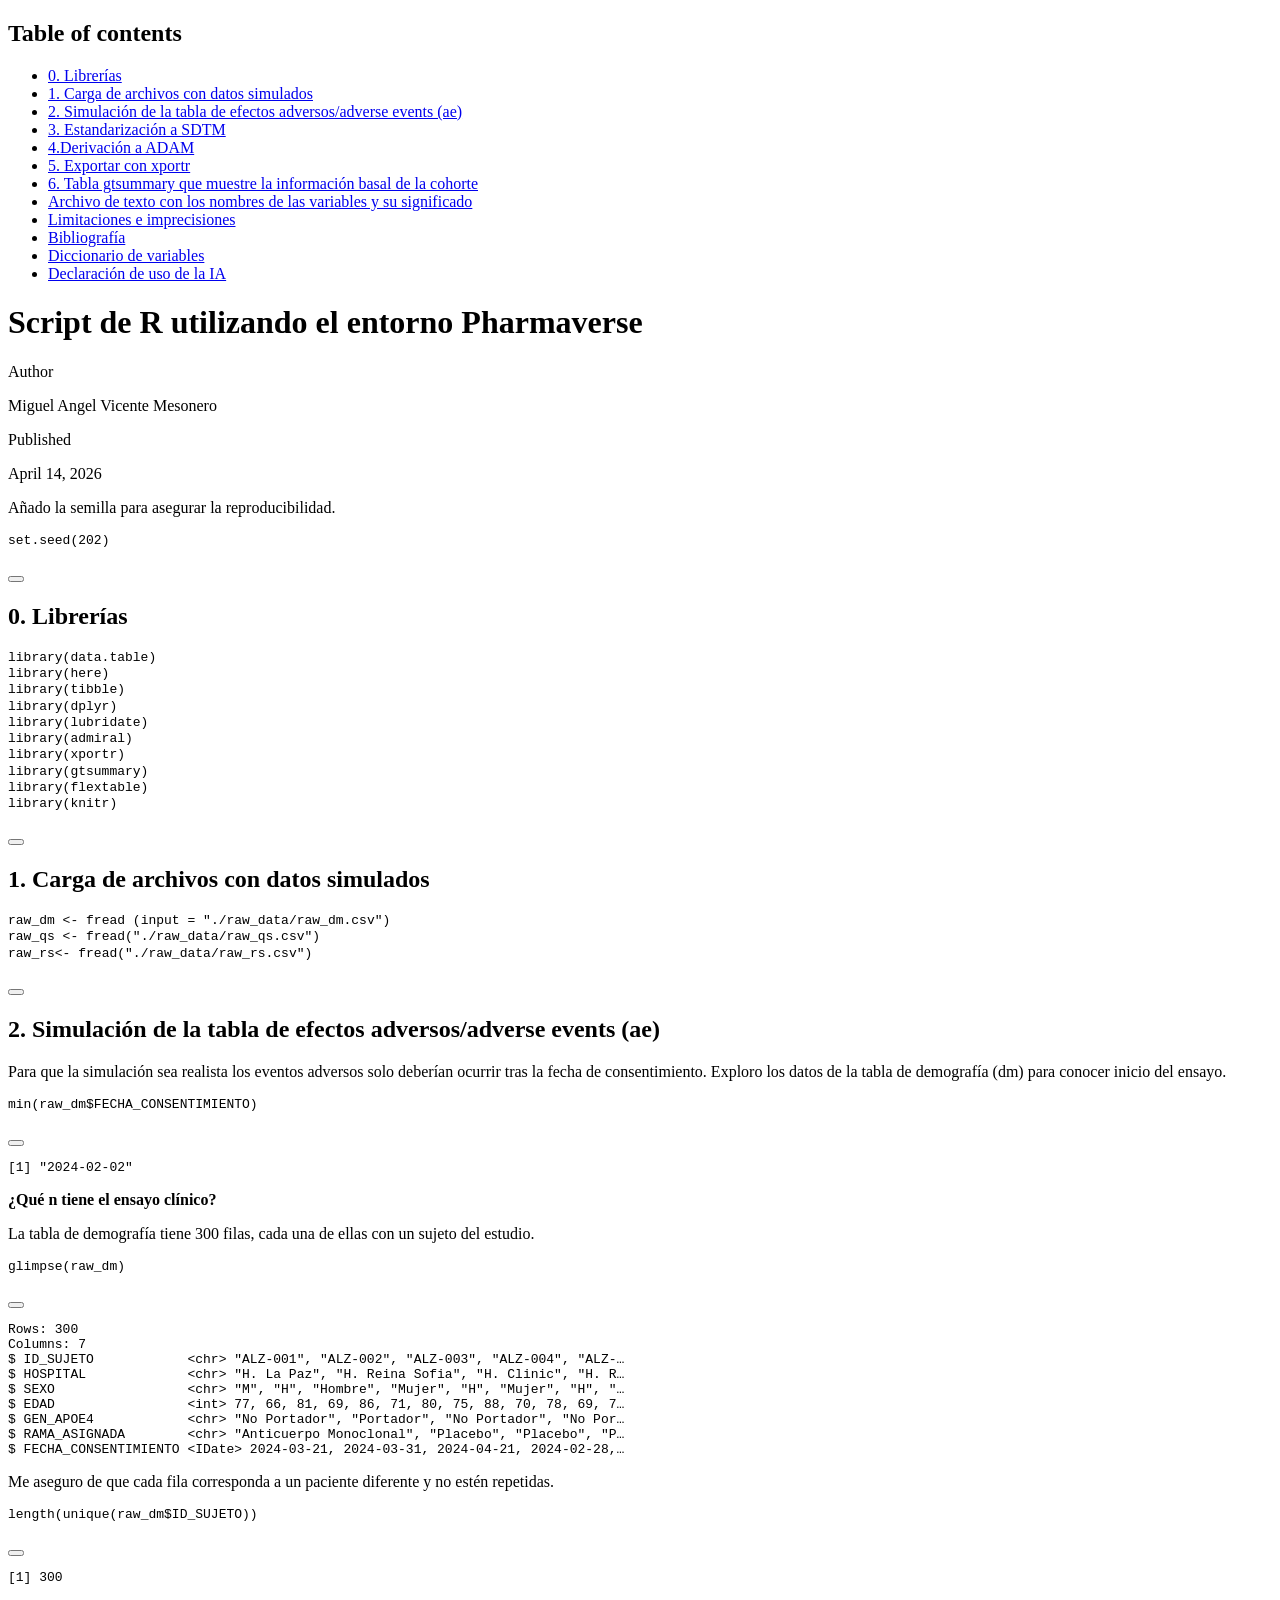
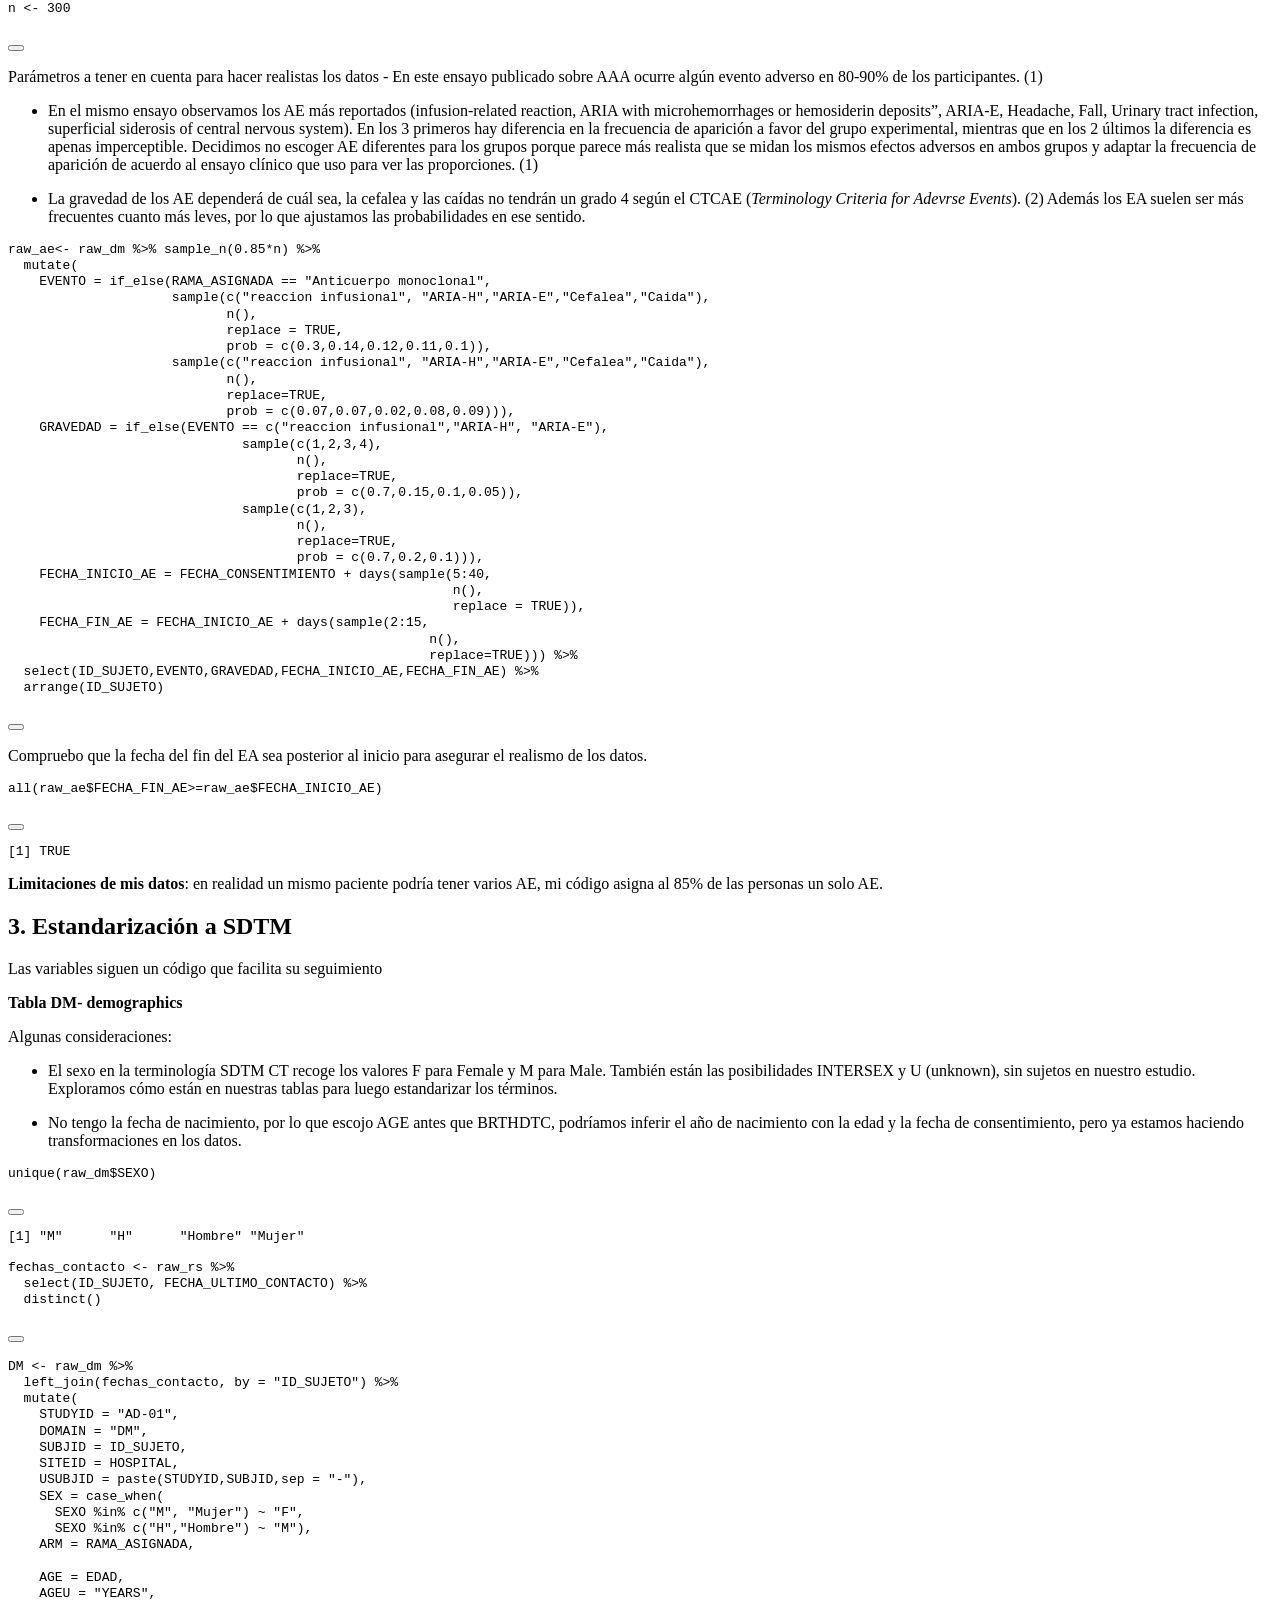
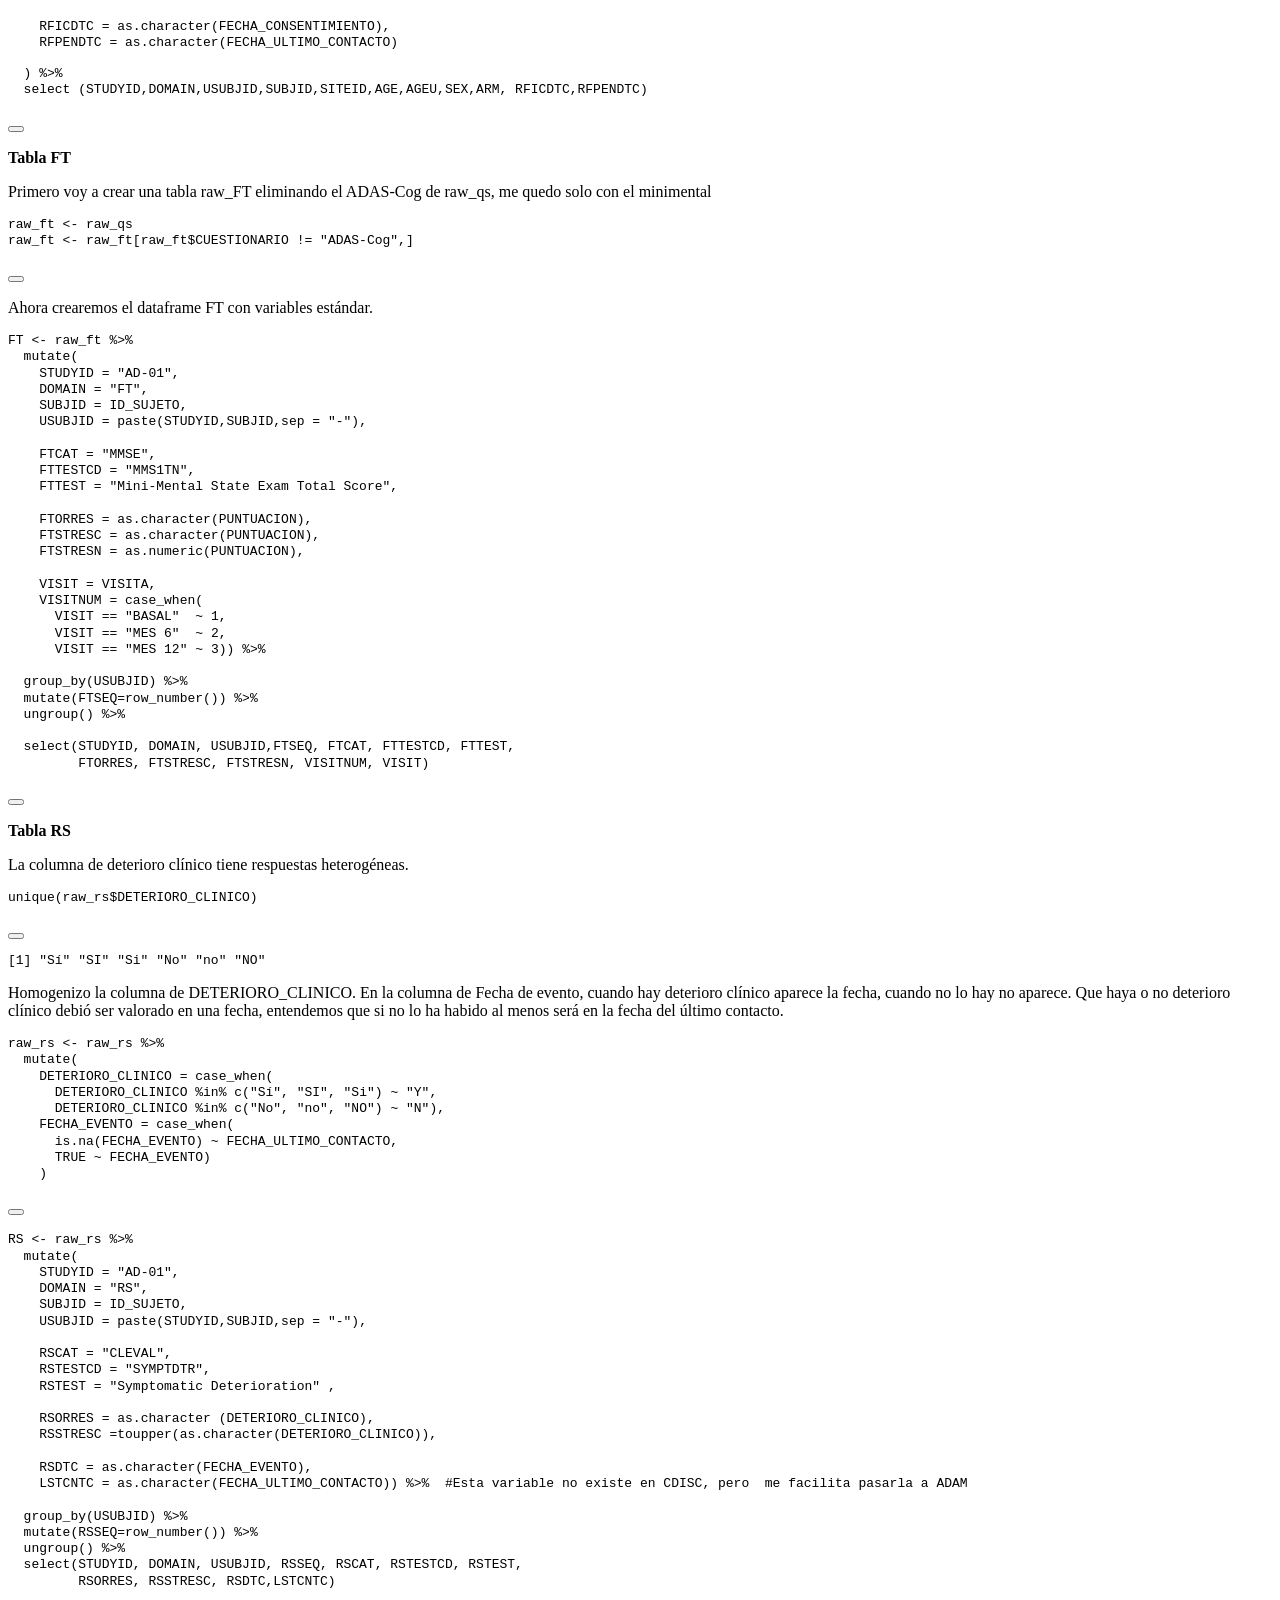
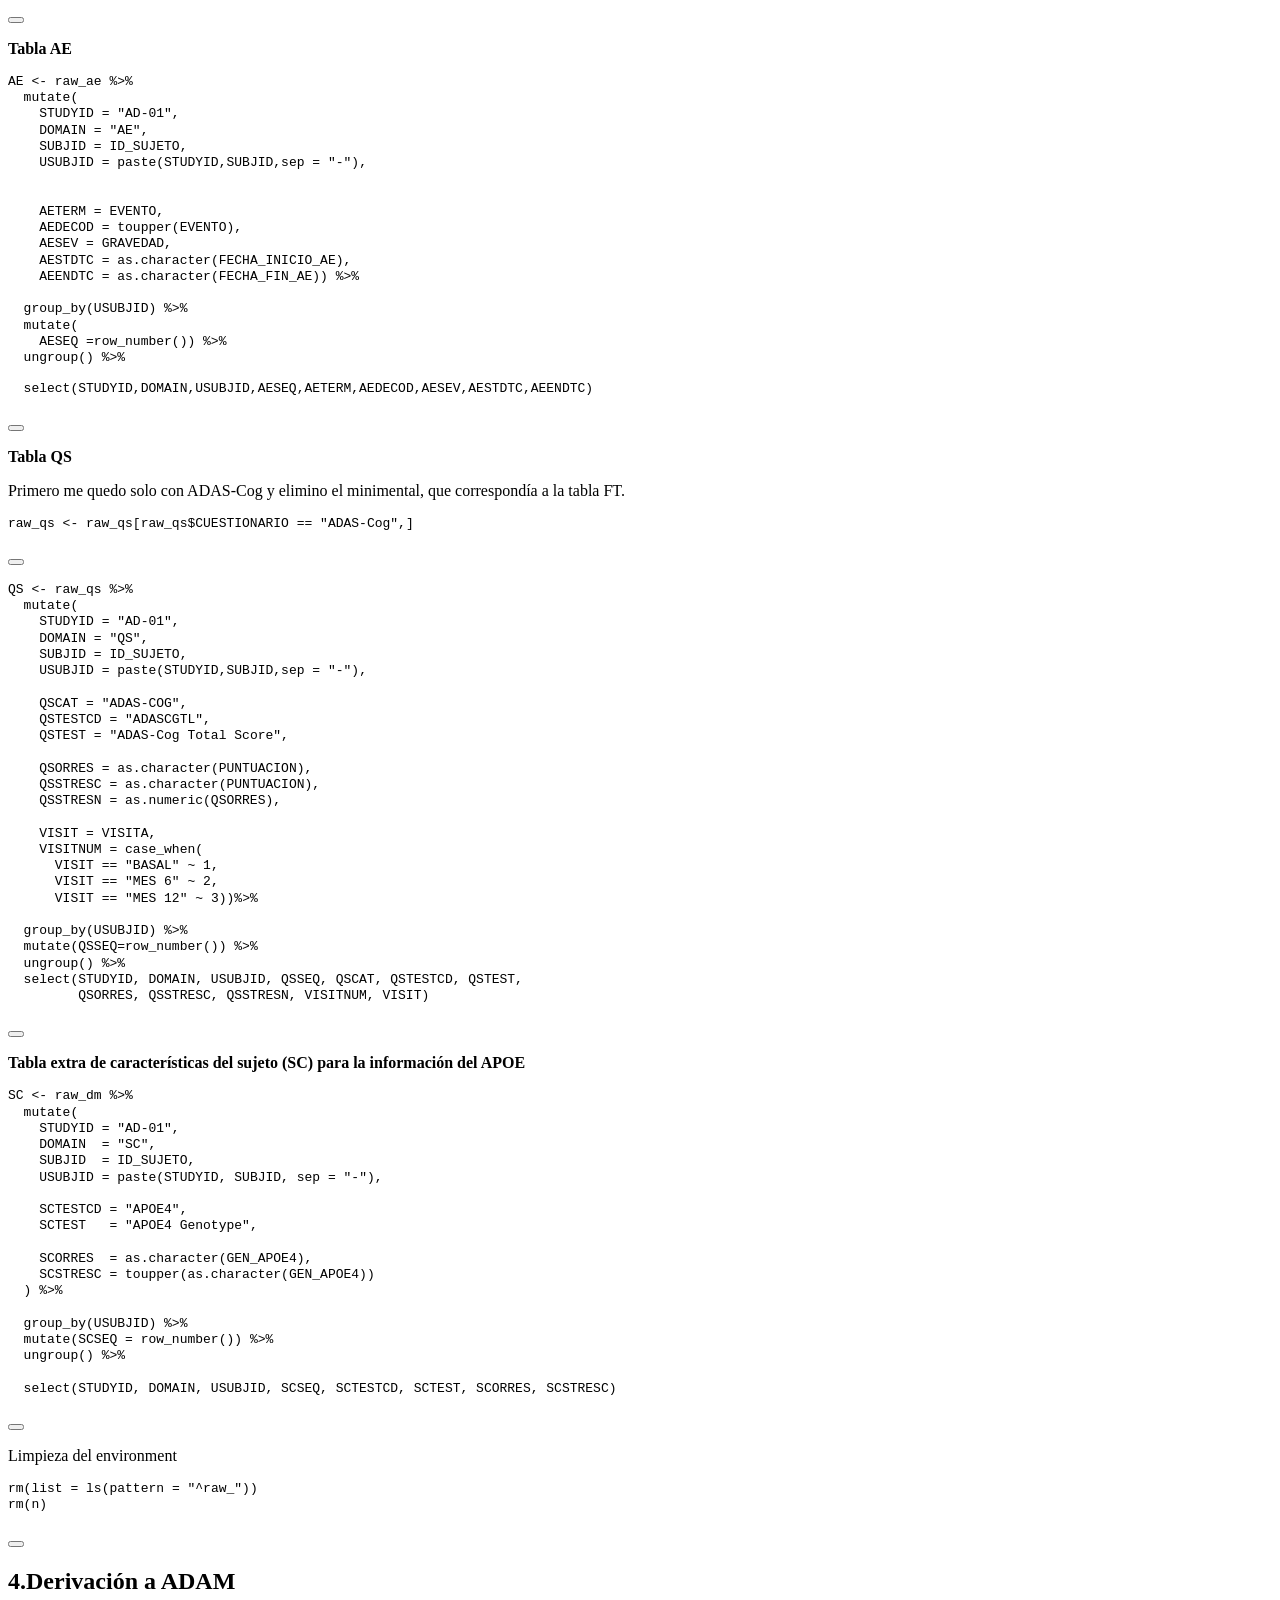
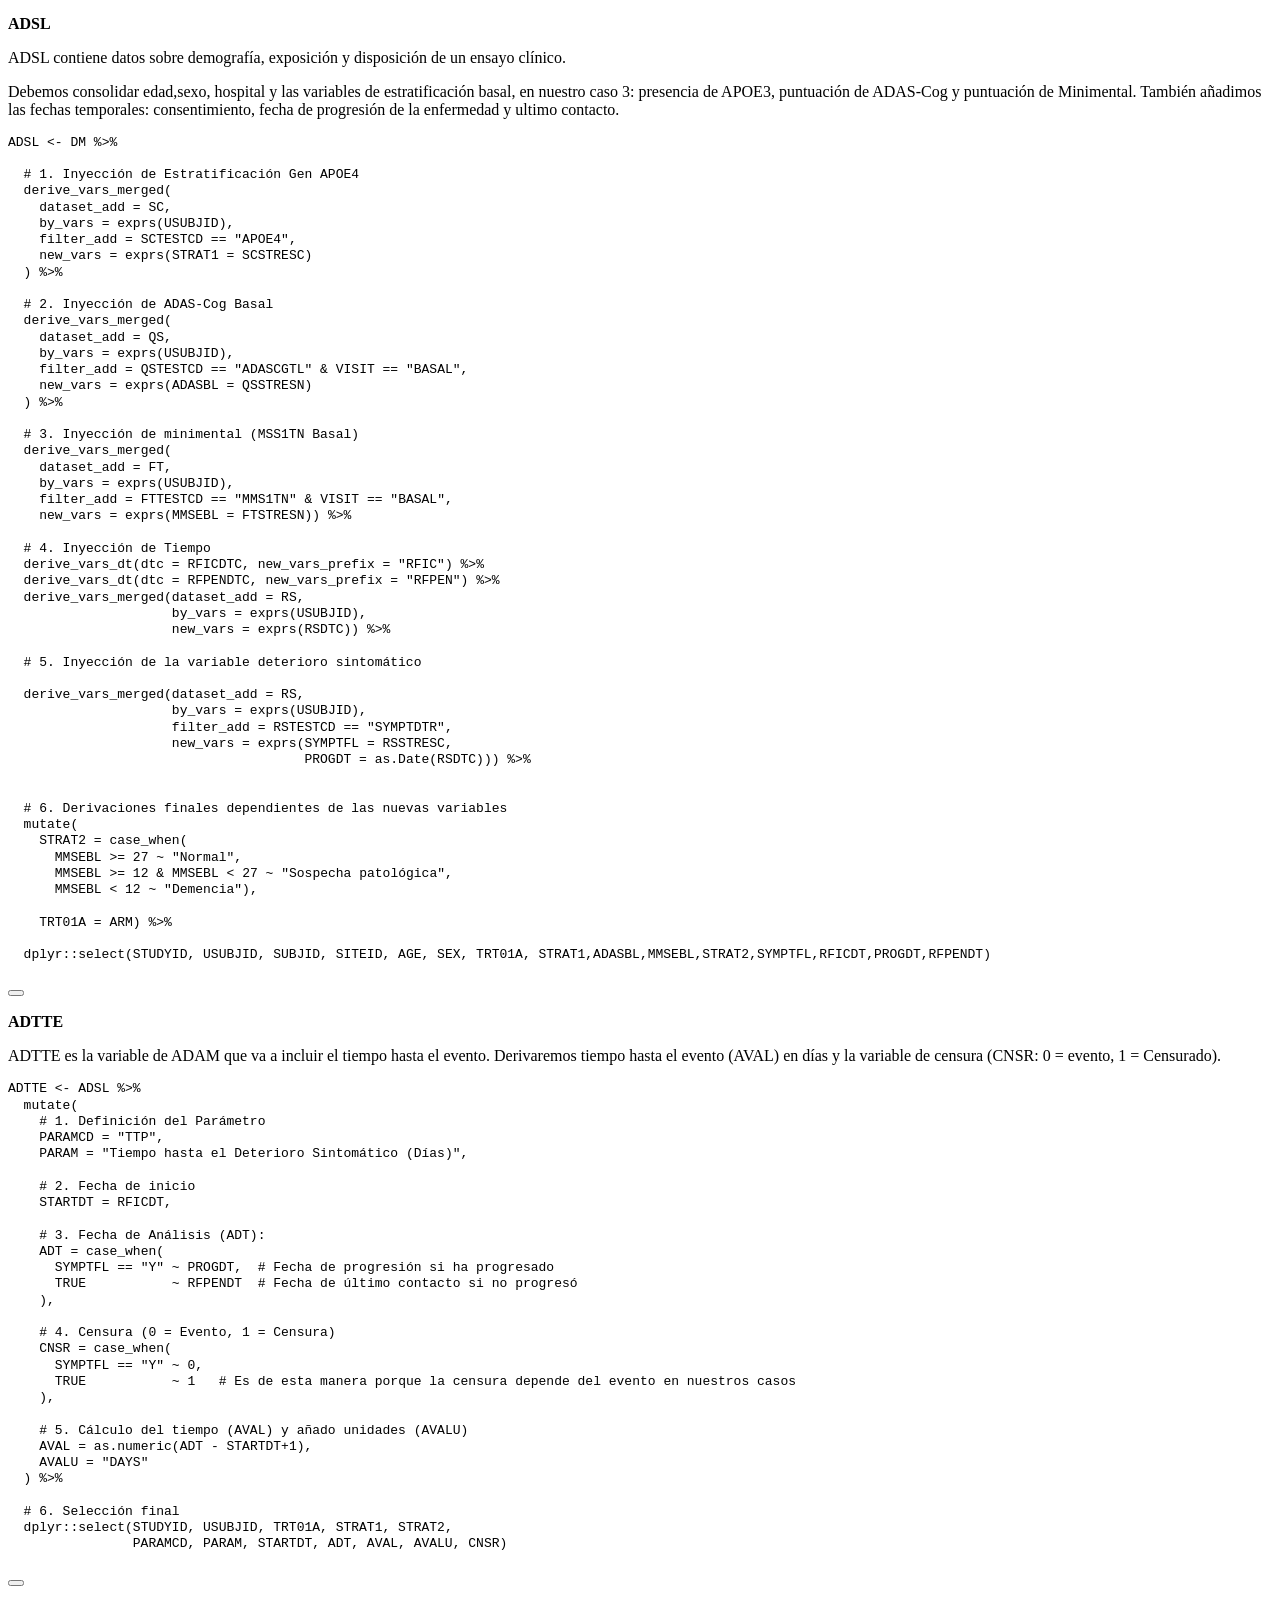
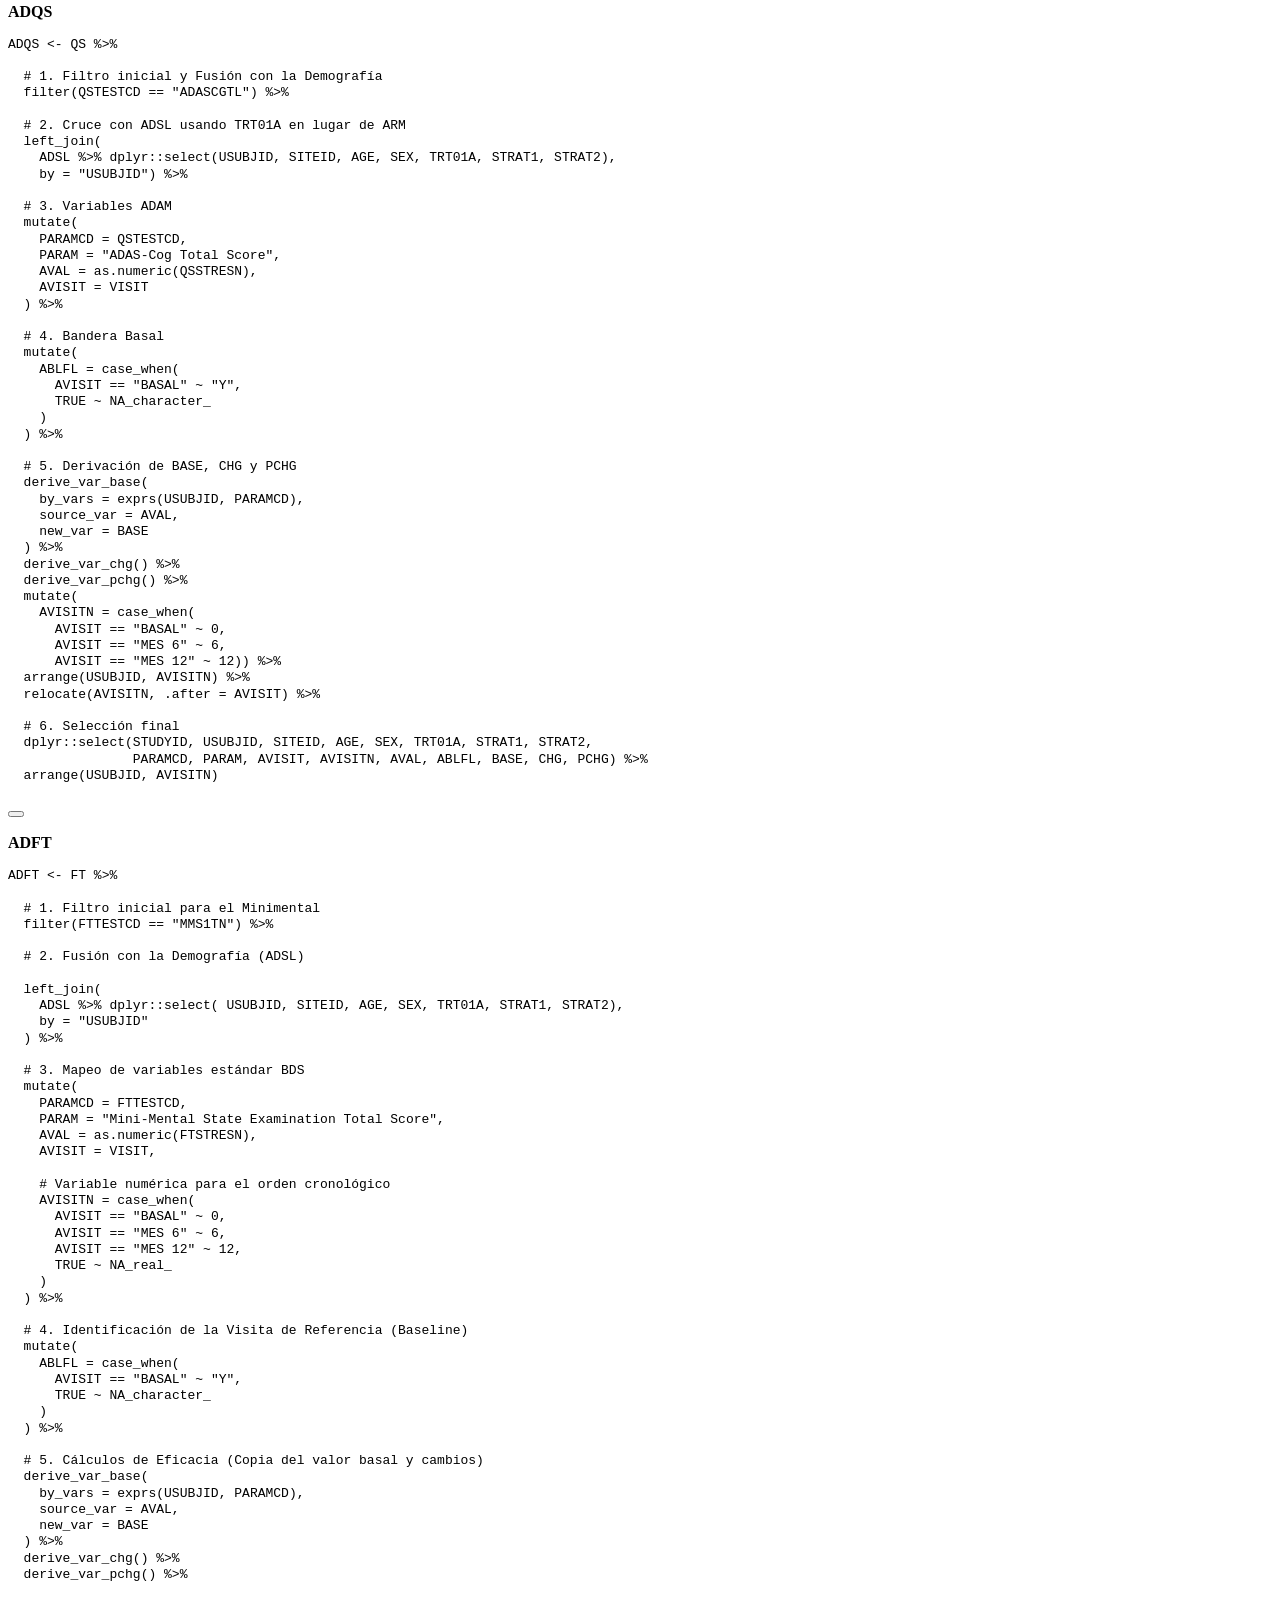
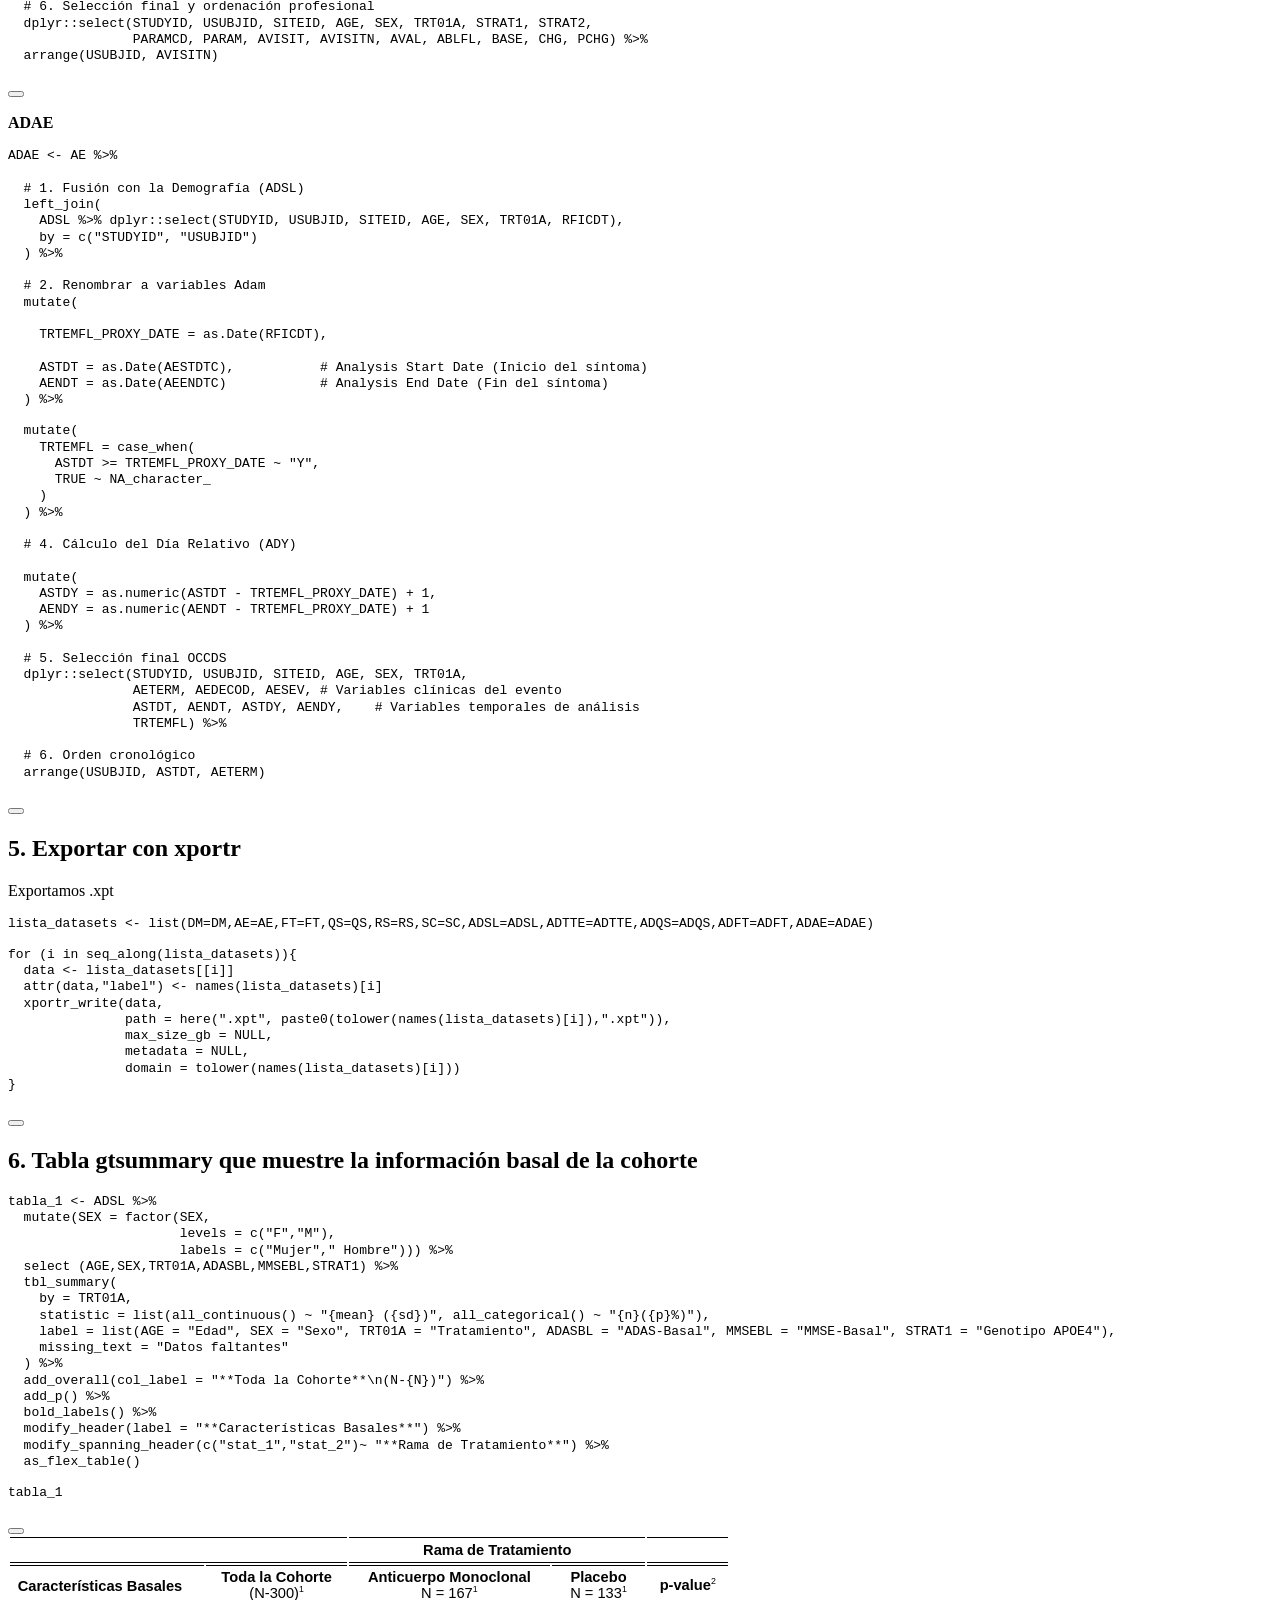
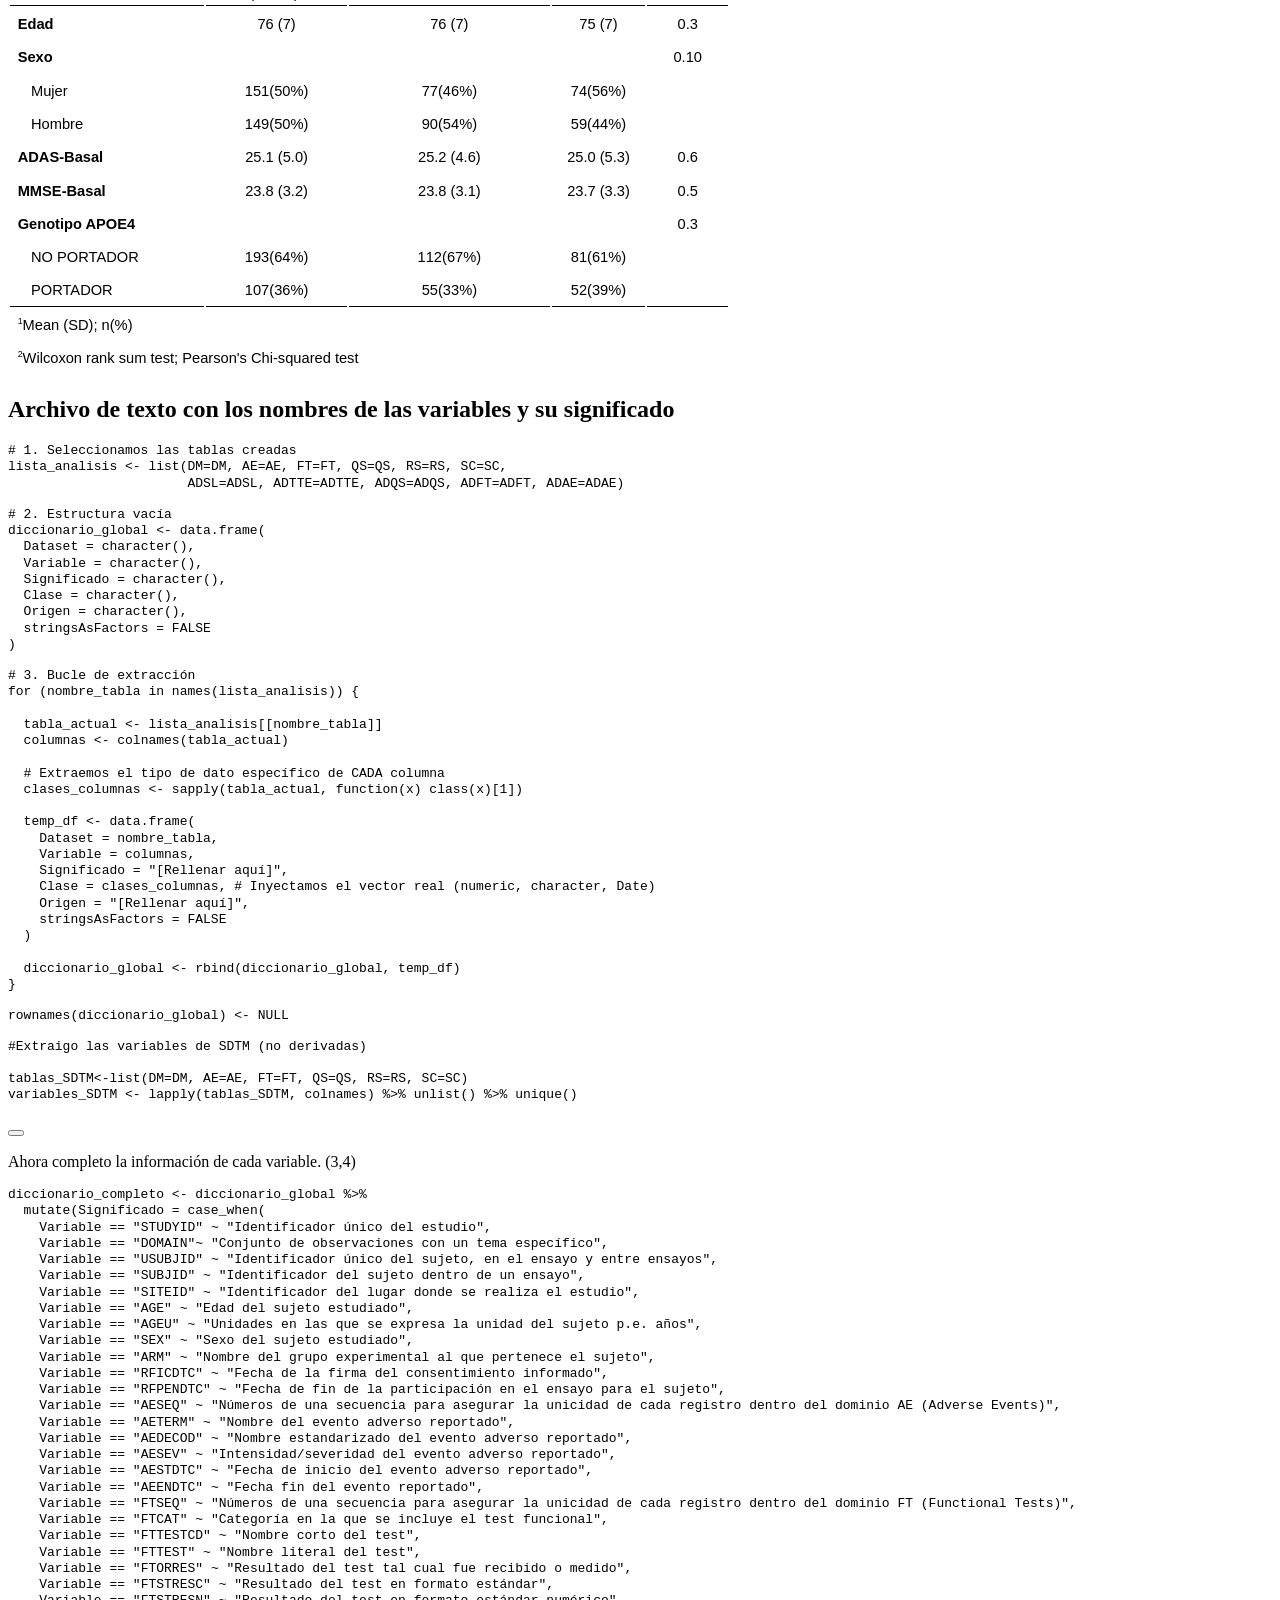
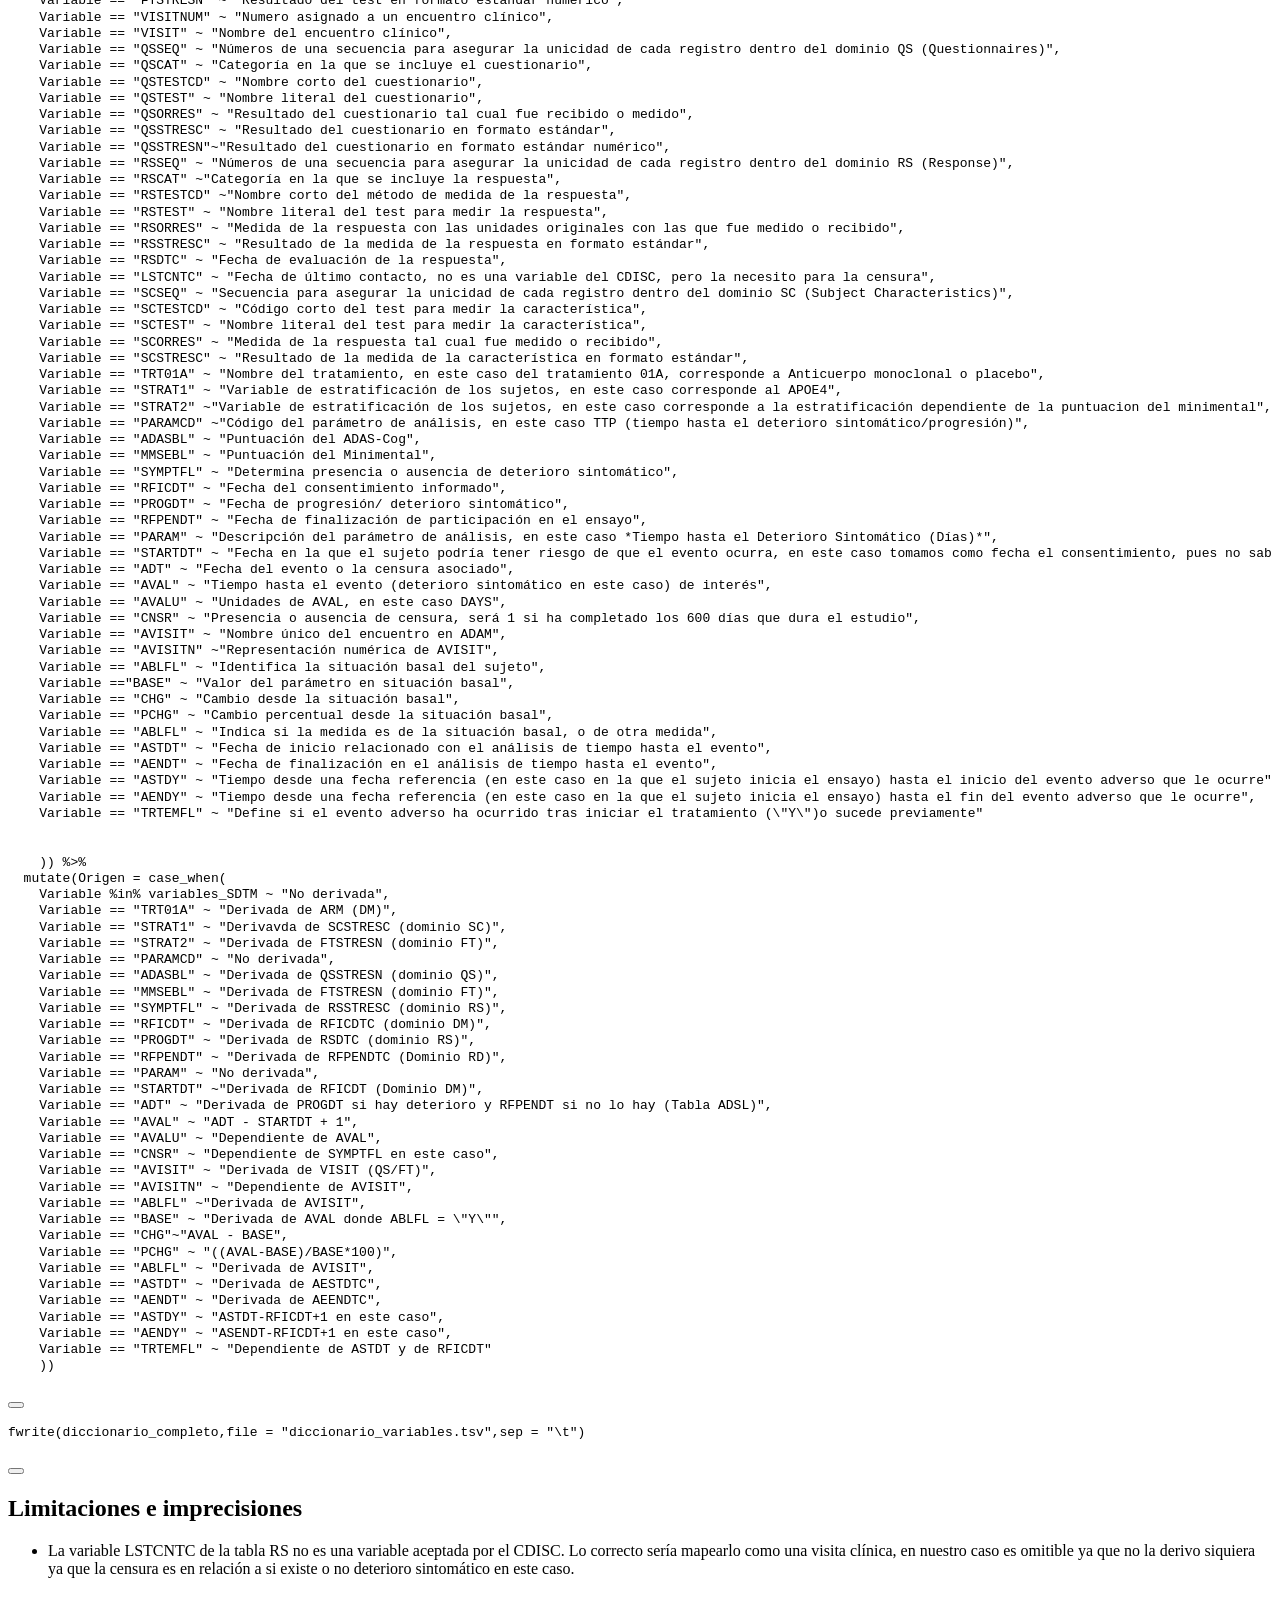
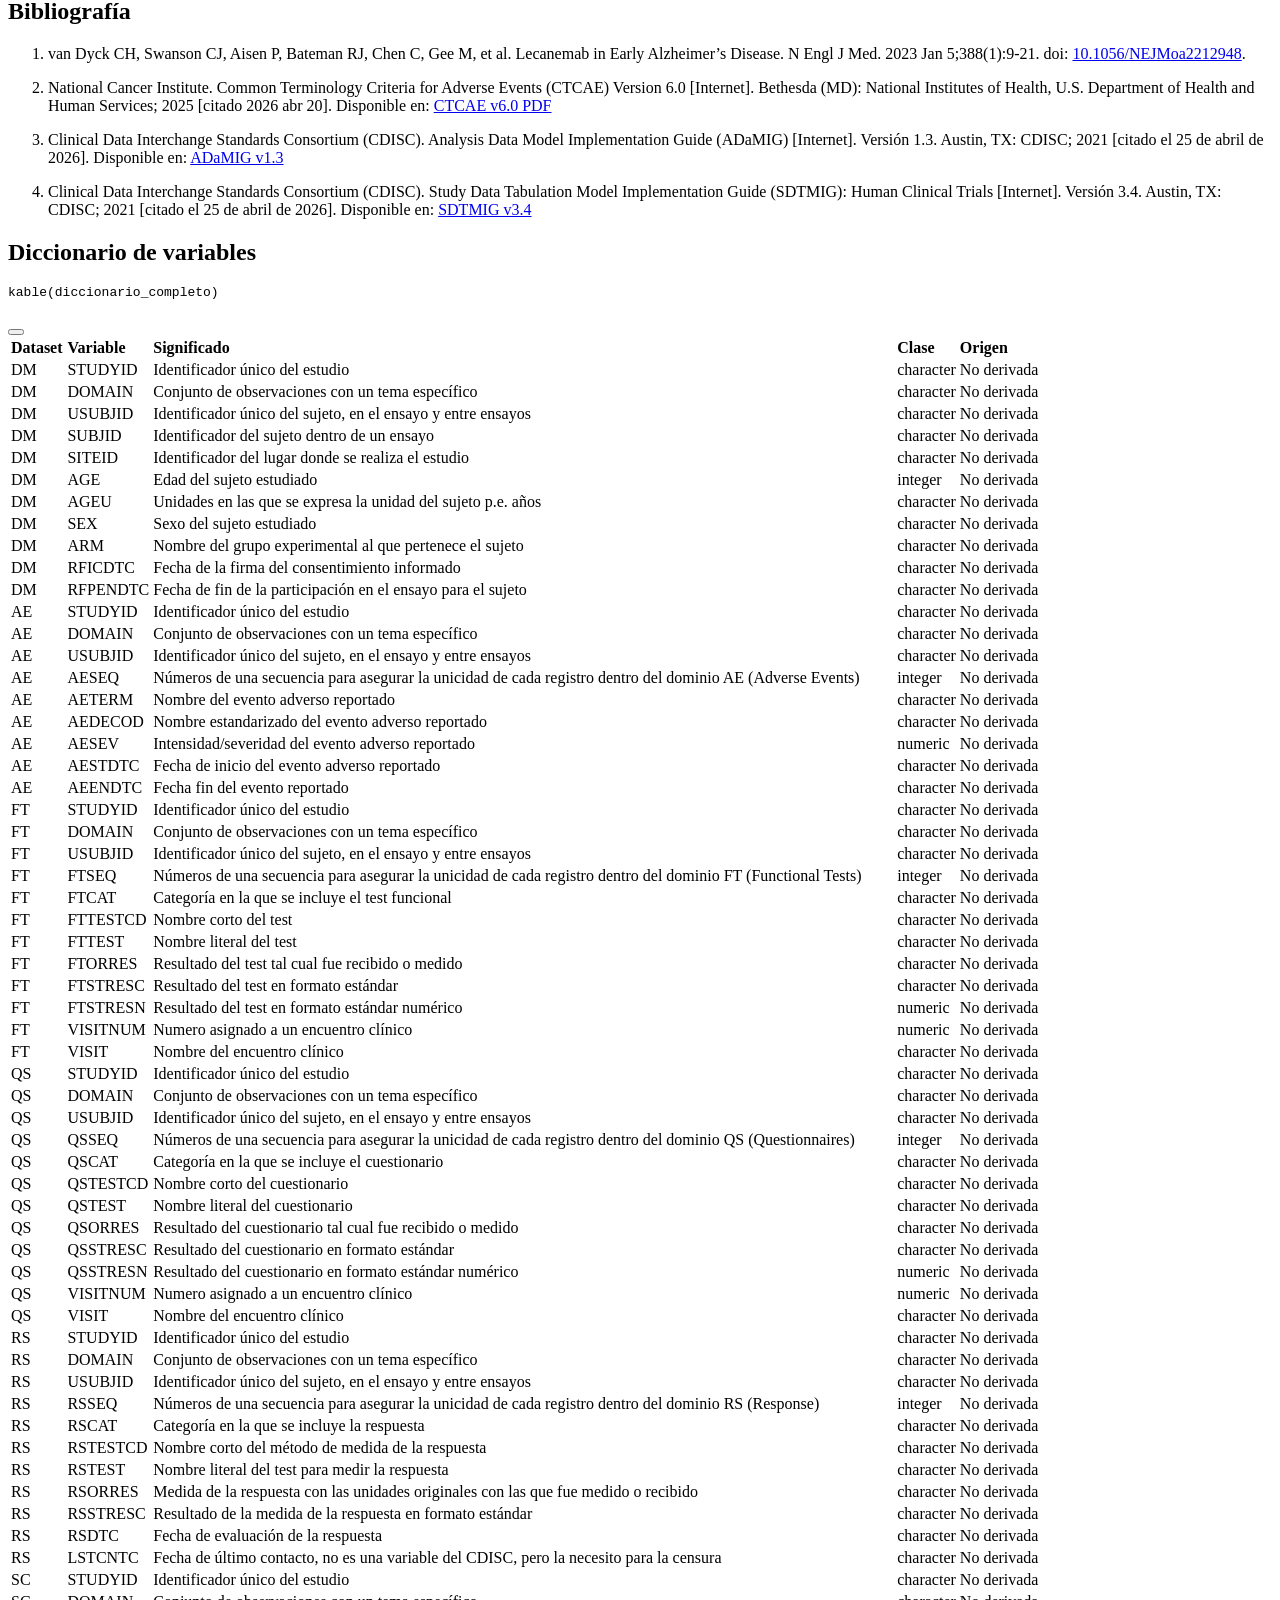
==== from_raw_to_xpt.html @ 3da1723f "Add .gitignore, variable dictionary, conversion Rmd/HTML and results XPT files" ====
<!DOCTYPE html>
<html xmlns="http://www.w3.org/1999/xhtml" lang="en" xml:lang="en"><head>

<meta charset="utf-8">
<meta name="generator" content="quarto-1.9.37">

<meta name="viewport" content="width=device-width, initial-scale=1.0, user-scalable=yes">

<meta name="author" content="Miguel Angel Vicente Mesonero">
<meta name="dcterms.date" content="2026-04-14">

<title>Script de R utilizando el entorno Pharmaverse</title>
<style>
/* Default styles provided by pandoc.
** See https://pandoc.org/MANUAL.html#variables-for-html for config info.
*/
code{white-space: pre-wrap;}
span.smallcaps{font-variant: small-caps;}
div.columns{display: flex; gap: min(4vw, 1.5em);}
div.column{flex: auto; overflow-x: auto;}
div.hanging-indent{margin-left: 1.5em; text-indent: -1.5em;}
ul.task-list{list-style: none;}
ul.task-list li input[type="checkbox"] {
  width: 0.8em;
  margin: 0 0.8em 0.2em -1em; /* quarto-specific, see https://github.com/quarto-dev/quarto-cli/issues/4556 */ 
  vertical-align: middle;
}
/* CSS for syntax highlighting */
html { -webkit-text-size-adjust: 100%; }
pre > code.sourceCode { white-space: pre; position: relative; }
pre > code.sourceCode > span { display: inline-block; line-height: 1.25; }
pre > code.sourceCode > span:empty { height: 1.2em; }
.sourceCode { overflow: visible; }
code.sourceCode > span { color: inherit; text-decoration: inherit; }
div.sourceCode { margin: 1em 0; }
pre.sourceCode { margin: 0; }
@media screen {
div.sourceCode { overflow: auto; }
}
@media print {
pre > code.sourceCode { white-space: pre-wrap; }
pre > code.sourceCode > span { text-indent: -5em; padding-left: 5em; }
}
pre.numberSource code
  { counter-reset: source-line 0; }
pre.numberSource code > span
  { position: relative; left: -4em; counter-increment: source-line; }
pre.numberSource code > span > a:first-child::before
  { content: counter(source-line);
    position: relative; left: -1em; text-align: right; vertical-align: baseline;
    border: none; display: inline-block;
    -webkit-touch-callout: none; -webkit-user-select: none;
    -khtml-user-select: none; -moz-user-select: none;
    -ms-user-select: none; user-select: none;
    padding: 0 4px; width: 4em;
  }
pre.numberSource { margin-left: 3em;  padding-left: 4px; }
div.sourceCode
  {   }
@media screen {
pre > code.sourceCode > span > a:first-child::before { text-decoration: underline; }
}
</style>


<script src="from_raw_to_xpt_files/libs/clipboard/clipboard.min.js"></script>
<script src="from_raw_to_xpt_files/libs/quarto-html/quarto.js" type="module"></script>
<script src="from_raw_to_xpt_files/libs/quarto-html/tabsets/tabsets.js" type="module"></script>
<script src="from_raw_to_xpt_files/libs/quarto-html/popper.min.js"></script>
<script src="from_raw_to_xpt_files/libs/quarto-html/tippy.umd.min.js"></script>
<script src="from_raw_to_xpt_files/libs/quarto-html/anchor.min.js"></script>
<link href="from_raw_to_xpt_files/libs/quarto-html/tippy.css" rel="stylesheet">
<link href="from_raw_to_xpt_files/libs/quarto-html/quarto-syntax-highlighting-7f8f88aac4f3542376d5c11b86a4c14d.css" rel="stylesheet" id="quarto-text-highlighting-styles">
<script src="from_raw_to_xpt_files/libs/bootstrap/bootstrap.min.js"></script>
<link href="from_raw_to_xpt_files/libs/bootstrap/bootstrap-icons.css" rel="stylesheet">
<link href="from_raw_to_xpt_files/libs/bootstrap/bootstrap-efbb37e9afcc02144ebbc7afd12a776f.min.css" rel="stylesheet" append-hash="true" id="quarto-bootstrap" data-mode="light">
<link href="from_raw_to_xpt_files/libs/tabwid-1.1.3/tabwid.css" rel="stylesheet">

<script src="from_raw_to_xpt_files/libs/tabwid-1.1.3/tabwid.js"></script>



</head>

<body class="quarto-light">

<div id="quarto-content" class="page-columns page-rows-contents page-layout-article">
<div id="quarto-margin-sidebar" class="sidebar margin-sidebar">
  <nav id="TOC" role="doc-toc" class="toc-active">
    <h2 id="toc-title">Table of contents</h2>
   
  <ul>
  <li><a href="#librerías" id="toc-librerías" class="nav-link active" data-scroll-target="#librerías">0. Librerías</a></li>
  <li><a href="#carga-de-archivos-con-datos-simulados" id="toc-carga-de-archivos-con-datos-simulados" class="nav-link" data-scroll-target="#carga-de-archivos-con-datos-simulados">1. Carga de archivos con datos simulados</a></li>
  <li><a href="#simulación-de-la-tabla-de-efectos-adversosadverse-events-ae" id="toc-simulación-de-la-tabla-de-efectos-adversosadverse-events-ae" class="nav-link" data-scroll-target="#simulación-de-la-tabla-de-efectos-adversosadverse-events-ae">2. Simulación de la tabla de efectos adversos/adverse events (ae)</a></li>
  <li><a href="#estandarización-a-sdtm" id="toc-estandarización-a-sdtm" class="nav-link" data-scroll-target="#estandarización-a-sdtm">3. Estandarización a SDTM</a></li>
  <li><a href="#derivación-a-adam" id="toc-derivación-a-adam" class="nav-link" data-scroll-target="#derivación-a-adam">4.Derivación a ADAM</a></li>
  <li><a href="#exportar-con-xportr" id="toc-exportar-con-xportr" class="nav-link" data-scroll-target="#exportar-con-xportr">5. Exportar con xportr</a></li>
  <li><a href="#tabla-gtsummary-que-muestre-la-información-basal-de-la-cohorte" id="toc-tabla-gtsummary-que-muestre-la-información-basal-de-la-cohorte" class="nav-link" data-scroll-target="#tabla-gtsummary-que-muestre-la-información-basal-de-la-cohorte">6. Tabla gtsummary que muestre la información basal de la cohorte</a></li>
  <li><a href="#archivo-de-texto-con-los-nombres-de-las-variables-y-su-significado" id="toc-archivo-de-texto-con-los-nombres-de-las-variables-y-su-significado" class="nav-link" data-scroll-target="#archivo-de-texto-con-los-nombres-de-las-variables-y-su-significado">Archivo de texto con los nombres de las variables y su significado</a></li>
  <li><a href="#limitaciones-e-imprecisiones" id="toc-limitaciones-e-imprecisiones" class="nav-link" data-scroll-target="#limitaciones-e-imprecisiones">Limitaciones e imprecisiones</a></li>
  <li><a href="#bibliografía" id="toc-bibliografía" class="nav-link" data-scroll-target="#bibliografía">Bibliografía</a></li>
  <li><a href="#diccionario-de-variables" id="toc-diccionario-de-variables" class="nav-link" data-scroll-target="#diccionario-de-variables">Diccionario de variables</a></li>
  <li><a href="#declaración-de-uso-de-la-ia" id="toc-declaración-de-uso-de-la-ia" class="nav-link" data-scroll-target="#declaración-de-uso-de-la-ia">Declaración de uso de la IA</a></li>
  </ul>
</nav>
</div>
<main class="content" id="quarto-document-content">

<header id="title-block-header" class="quarto-title-block default">
<div class="quarto-title">
<h1 class="title">Script de R utilizando el entorno Pharmaverse</h1>
</div>



<div class="quarto-title-meta">

    <div>
    <div class="quarto-title-meta-heading">Author</div>
    <div class="quarto-title-meta-contents">
             <p>Miguel Angel Vicente Mesonero </p>
          </div>
  </div>
    
    <div>
    <div class="quarto-title-meta-heading">Published</div>
    <div class="quarto-title-meta-contents">
      <p class="date">April 14, 2026</p>
    </div>
  </div>
  
    
  </div>
  


</header>


<p>Añado la semilla para asegurar la reproducibilidad.</p>
<div class="cell">
<div class="code-copy-outer-scaffold"><div class="sourceCode cell-code" id="cb1"><pre class="sourceCode r code-with-copy"><code class="sourceCode r"><span id="cb1-1"><a href="#cb1-1" aria-hidden="true" tabindex="-1"></a><span class="fu">set.seed</span>(<span class="dv">202</span>)</span></code></pre></div><button title="Copy to Clipboard" class="code-copy-button"><i class="bi"></i></button></div>
</div>
<section id="librerías" class="level2">
<h2 class="anchored" data-anchor-id="librerías">0. Librerías</h2>
<div class="cell">
<div class="code-copy-outer-scaffold"><div class="sourceCode cell-code" id="cb2"><pre class="sourceCode r code-with-copy"><code class="sourceCode r"><span id="cb2-1"><a href="#cb2-1" aria-hidden="true" tabindex="-1"></a><span class="fu">library</span>(data.table)</span>
<span id="cb2-2"><a href="#cb2-2" aria-hidden="true" tabindex="-1"></a><span class="fu">library</span>(here)</span>
<span id="cb2-3"><a href="#cb2-3" aria-hidden="true" tabindex="-1"></a><span class="fu">library</span>(tibble)</span>
<span id="cb2-4"><a href="#cb2-4" aria-hidden="true" tabindex="-1"></a><span class="fu">library</span>(dplyr)</span>
<span id="cb2-5"><a href="#cb2-5" aria-hidden="true" tabindex="-1"></a><span class="fu">library</span>(lubridate)</span>
<span id="cb2-6"><a href="#cb2-6" aria-hidden="true" tabindex="-1"></a><span class="fu">library</span>(admiral)</span>
<span id="cb2-7"><a href="#cb2-7" aria-hidden="true" tabindex="-1"></a><span class="fu">library</span>(xportr)</span>
<span id="cb2-8"><a href="#cb2-8" aria-hidden="true" tabindex="-1"></a><span class="fu">library</span>(gtsummary)</span>
<span id="cb2-9"><a href="#cb2-9" aria-hidden="true" tabindex="-1"></a><span class="fu">library</span>(flextable)</span>
<span id="cb2-10"><a href="#cb2-10" aria-hidden="true" tabindex="-1"></a><span class="fu">library</span>(knitr)</span></code></pre></div><button title="Copy to Clipboard" class="code-copy-button"><i class="bi"></i></button></div>
</div>
</section>
<section id="carga-de-archivos-con-datos-simulados" class="level2">
<h2 class="anchored" data-anchor-id="carga-de-archivos-con-datos-simulados">1. Carga de archivos con datos simulados</h2>
<div class="cell">
<div class="code-copy-outer-scaffold"><div class="sourceCode cell-code" id="cb3"><pre class="sourceCode r code-with-copy"><code class="sourceCode r"><span id="cb3-1"><a href="#cb3-1" aria-hidden="true" tabindex="-1"></a>raw_dm <span class="ot">&lt;-</span> <span class="fu">fread</span> (<span class="at">input =</span> <span class="st">"./raw_data/raw_dm.csv"</span>)</span>
<span id="cb3-2"><a href="#cb3-2" aria-hidden="true" tabindex="-1"></a>raw_qs <span class="ot">&lt;-</span> <span class="fu">fread</span>(<span class="st">"./raw_data/raw_qs.csv"</span>)</span>
<span id="cb3-3"><a href="#cb3-3" aria-hidden="true" tabindex="-1"></a>raw_rs<span class="ot">&lt;-</span> <span class="fu">fread</span>(<span class="st">"./raw_data/raw_rs.csv"</span>)</span></code></pre></div><button title="Copy to Clipboard" class="code-copy-button"><i class="bi"></i></button></div>
</div>
</section>
<section id="simulación-de-la-tabla-de-efectos-adversosadverse-events-ae" class="level2">
<h2 class="anchored" data-anchor-id="simulación-de-la-tabla-de-efectos-adversosadverse-events-ae">2. Simulación de la tabla de efectos adversos/adverse events (ae)</h2>
<p>Para que la simulación sea realista los eventos adversos solo deberían ocurrir tras la fecha de consentimiento. Exploro los datos de la tabla de demografía (dm) para conocer inicio del ensayo.</p>
<div class="cell">
<div class="code-copy-outer-scaffold"><div class="sourceCode cell-code" id="cb4"><pre class="sourceCode r code-with-copy"><code class="sourceCode r"><span id="cb4-1"><a href="#cb4-1" aria-hidden="true" tabindex="-1"></a><span class="fu">min</span>(raw_dm<span class="sc">$</span>FECHA_CONSENTIMIENTO)</span></code></pre></div><button title="Copy to Clipboard" class="code-copy-button"><i class="bi"></i></button></div>
<div class="cell-output cell-output-stdout">
<pre><code>[1] "2024-02-02"</code></pre>
</div>
</div>
<p><strong>¿Qué n tiene el ensayo clínico?</strong></p>
<p>La tabla de demografía tiene 300 filas, cada una de ellas con un sujeto del estudio.</p>
<div class="cell">
<div class="code-copy-outer-scaffold"><div class="sourceCode cell-code" id="cb6"><pre class="sourceCode r code-with-copy"><code class="sourceCode r"><span id="cb6-1"><a href="#cb6-1" aria-hidden="true" tabindex="-1"></a><span class="fu">glimpse</span>(raw_dm)</span></code></pre></div><button title="Copy to Clipboard" class="code-copy-button"><i class="bi"></i></button></div>
<div class="cell-output cell-output-stdout">
<pre><code>Rows: 300
Columns: 7
$ ID_SUJETO            &lt;chr&gt; "ALZ-001", "ALZ-002", "ALZ-003", "ALZ-004", "ALZ-…
$ HOSPITAL             &lt;chr&gt; "H. La Paz", "H. Reina Sofia", "H. Clinic", "H. R…
$ SEXO                 &lt;chr&gt; "M", "H", "Hombre", "Mujer", "H", "Mujer", "H", "…
$ EDAD                 &lt;int&gt; 77, 66, 81, 69, 86, 71, 80, 75, 88, 70, 78, 69, 7…
$ GEN_APOE4            &lt;chr&gt; "No Portador", "Portador", "No Portador", "No Por…
$ RAMA_ASIGNADA        &lt;chr&gt; "Anticuerpo Monoclonal", "Placebo", "Placebo", "P…
$ FECHA_CONSENTIMIENTO &lt;IDate&gt; 2024-03-21, 2024-03-31, 2024-04-21, 2024-02-28,…</code></pre>
</div>
</div>
<p>Me aseguro de que cada fila corresponda a un paciente diferente y no estén repetidas.</p>
<div class="cell">
<div class="code-copy-outer-scaffold"><div class="sourceCode cell-code" id="cb8"><pre class="sourceCode r code-with-copy"><code class="sourceCode r"><span id="cb8-1"><a href="#cb8-1" aria-hidden="true" tabindex="-1"></a><span class="fu">length</span>(<span class="fu">unique</span>(raw_dm<span class="sc">$</span>ID_SUJETO))</span></code></pre></div><button title="Copy to Clipboard" class="code-copy-button"><i class="bi"></i></button></div>
<div class="cell-output cell-output-stdout">
<pre><code>[1] 300</code></pre>
</div>
</div>
<div class="cell">
<div class="code-copy-outer-scaffold"><div class="sourceCode cell-code" id="cb10"><pre class="sourceCode r code-with-copy"><code class="sourceCode r"><span id="cb10-1"><a href="#cb10-1" aria-hidden="true" tabindex="-1"></a>n <span class="ot">&lt;-</span> <span class="dv">300</span></span></code></pre></div><button title="Copy to Clipboard" class="code-copy-button"><i class="bi"></i></button></div>
</div>
<p>Parámetros a tener en cuenta para hacer realistas los datos - En este ensayo publicado sobre AAA ocurre algún evento adverso en 80-90% de los participantes. (1)</p>
<ul>
<li><p>En el mismo ensayo observamos los AE más reportados (infusion-related reaction, ARIA with microhemorrhages or hemosiderin deposits”, ARIA-E, Headache, Fall, Urinary tract infection, superficial siderosis of central nervous system). En los 3 primeros hay diferencia en la frecuencia de aparición a favor del grupo experimental, mientras que en los 2 últimos la diferencia es apenas imperceptible. Decidimos no escoger AE diferentes para los grupos porque parece más realista que se midan los mismos efectos adversos en ambos grupos y adaptar la frecuencia de aparición de acuerdo al ensayo clínico que uso para ver las proporciones. (1)</p></li>
<li><p>La gravedad de los AE dependerá de cuál sea, la cefalea y las caídas no tendrán un grado 4 según el CTCAE (<em>Terminology Criteria for Adevrse Events</em>). (2) Además los EA suelen ser más frecuentes cuanto más leves, por lo que ajustamos las probabilidades en ese sentido.</p></li>
</ul>
<div class="cell">
<div class="code-copy-outer-scaffold"><div class="sourceCode cell-code" id="cb11"><pre class="sourceCode r code-with-copy"><code class="sourceCode r"><span id="cb11-1"><a href="#cb11-1" aria-hidden="true" tabindex="-1"></a>raw_ae<span class="ot">&lt;-</span> raw_dm <span class="sc">%&gt;%</span> <span class="fu">sample_n</span>(<span class="fl">0.85</span><span class="sc">*</span>n) <span class="sc">%&gt;%</span> </span>
<span id="cb11-2"><a href="#cb11-2" aria-hidden="true" tabindex="-1"></a>  <span class="fu">mutate</span>(</span>
<span id="cb11-3"><a href="#cb11-3" aria-hidden="true" tabindex="-1"></a>    <span class="at">EVENTO =</span> <span class="fu">if_else</span>(RAMA_ASIGNADA <span class="sc">==</span> <span class="st">"Anticuerpo monoclonal"</span>,</span>
<span id="cb11-4"><a href="#cb11-4" aria-hidden="true" tabindex="-1"></a>                     <span class="fu">sample</span>(<span class="fu">c</span>(<span class="st">"reaccion infusional"</span>, <span class="st">"ARIA-H"</span>,<span class="st">"ARIA-E"</span>,<span class="st">"Cefalea"</span>,<span class="st">"Caida"</span>),</span>
<span id="cb11-5"><a href="#cb11-5" aria-hidden="true" tabindex="-1"></a>                            <span class="fu">n</span>(),</span>
<span id="cb11-6"><a href="#cb11-6" aria-hidden="true" tabindex="-1"></a>                            <span class="at">replace =</span> <span class="cn">TRUE</span>,</span>
<span id="cb11-7"><a href="#cb11-7" aria-hidden="true" tabindex="-1"></a>                            <span class="at">prob =</span> <span class="fu">c</span>(<span class="fl">0.3</span>,<span class="fl">0.14</span>,<span class="fl">0.12</span>,<span class="fl">0.11</span>,<span class="fl">0.1</span>)),</span>
<span id="cb11-8"><a href="#cb11-8" aria-hidden="true" tabindex="-1"></a>                     <span class="fu">sample</span>(<span class="fu">c</span>(<span class="st">"reaccion infusional"</span>, <span class="st">"ARIA-H"</span>,<span class="st">"ARIA-E"</span>,<span class="st">"Cefalea"</span>,<span class="st">"Caida"</span>),</span>
<span id="cb11-9"><a href="#cb11-9" aria-hidden="true" tabindex="-1"></a>                            <span class="fu">n</span>(),</span>
<span id="cb11-10"><a href="#cb11-10" aria-hidden="true" tabindex="-1"></a>                            <span class="at">replace=</span><span class="cn">TRUE</span>,</span>
<span id="cb11-11"><a href="#cb11-11" aria-hidden="true" tabindex="-1"></a>                            <span class="at">prob =</span> <span class="fu">c</span>(<span class="fl">0.07</span>,<span class="fl">0.07</span>,<span class="fl">0.02</span>,<span class="fl">0.08</span>,<span class="fl">0.09</span>))),</span>
<span id="cb11-12"><a href="#cb11-12" aria-hidden="true" tabindex="-1"></a>    <span class="at">GRAVEDAD =</span> <span class="fu">if_else</span>(EVENTO <span class="sc">==</span> <span class="fu">c</span>(<span class="st">"reaccion infusional"</span>,<span class="st">"ARIA-H"</span>, <span class="st">"ARIA-E"</span>),</span>
<span id="cb11-13"><a href="#cb11-13" aria-hidden="true" tabindex="-1"></a>                              <span class="fu">sample</span>(<span class="fu">c</span>(<span class="dv">1</span>,<span class="dv">2</span>,<span class="dv">3</span>,<span class="dv">4</span>),</span>
<span id="cb11-14"><a href="#cb11-14" aria-hidden="true" tabindex="-1"></a>                                     <span class="fu">n</span>(),</span>
<span id="cb11-15"><a href="#cb11-15" aria-hidden="true" tabindex="-1"></a>                                     <span class="at">replace=</span><span class="cn">TRUE</span>,</span>
<span id="cb11-16"><a href="#cb11-16" aria-hidden="true" tabindex="-1"></a>                                     <span class="at">prob =</span> <span class="fu">c</span>(<span class="fl">0.7</span>,<span class="fl">0.15</span>,<span class="fl">0.1</span>,<span class="fl">0.05</span>)),</span>
<span id="cb11-17"><a href="#cb11-17" aria-hidden="true" tabindex="-1"></a>                              <span class="fu">sample</span>(<span class="fu">c</span>(<span class="dv">1</span>,<span class="dv">2</span>,<span class="dv">3</span>),</span>
<span id="cb11-18"><a href="#cb11-18" aria-hidden="true" tabindex="-1"></a>                                     <span class="fu">n</span>(),</span>
<span id="cb11-19"><a href="#cb11-19" aria-hidden="true" tabindex="-1"></a>                                     <span class="at">replace=</span><span class="cn">TRUE</span>,</span>
<span id="cb11-20"><a href="#cb11-20" aria-hidden="true" tabindex="-1"></a>                                     <span class="at">prob =</span> <span class="fu">c</span>(<span class="fl">0.7</span>,<span class="fl">0.2</span>,<span class="fl">0.1</span>))),</span>
<span id="cb11-21"><a href="#cb11-21" aria-hidden="true" tabindex="-1"></a>    <span class="at">FECHA_INICIO_AE =</span> FECHA_CONSENTIMIENTO <span class="sc">+</span> <span class="fu">days</span>(<span class="fu">sample</span>(<span class="dv">5</span><span class="sc">:</span><span class="dv">40</span>,</span>
<span id="cb11-22"><a href="#cb11-22" aria-hidden="true" tabindex="-1"></a>                                                         <span class="fu">n</span>(),</span>
<span id="cb11-23"><a href="#cb11-23" aria-hidden="true" tabindex="-1"></a>                                                         <span class="at">replace =</span> <span class="cn">TRUE</span>)),</span>
<span id="cb11-24"><a href="#cb11-24" aria-hidden="true" tabindex="-1"></a>    <span class="at">FECHA_FIN_AE =</span> FECHA_INICIO_AE <span class="sc">+</span> <span class="fu">days</span>(<span class="fu">sample</span>(<span class="dv">2</span><span class="sc">:</span><span class="dv">15</span>,</span>
<span id="cb11-25"><a href="#cb11-25" aria-hidden="true" tabindex="-1"></a>                                                      <span class="fu">n</span>(),</span>
<span id="cb11-26"><a href="#cb11-26" aria-hidden="true" tabindex="-1"></a>                                                      <span class="at">replace=</span><span class="cn">TRUE</span>))) <span class="sc">%&gt;%</span> </span>
<span id="cb11-27"><a href="#cb11-27" aria-hidden="true" tabindex="-1"></a>  <span class="fu">select</span>(ID_SUJETO,EVENTO,GRAVEDAD,FECHA_INICIO_AE,FECHA_FIN_AE) <span class="sc">%&gt;%</span> </span>
<span id="cb11-28"><a href="#cb11-28" aria-hidden="true" tabindex="-1"></a>  <span class="fu">arrange</span>(ID_SUJETO)</span></code></pre></div><button title="Copy to Clipboard" class="code-copy-button"><i class="bi"></i></button></div>
</div>
<p>Compruebo que la fecha del fin del EA sea posterior al inicio para asegurar el realismo de los datos.</p>
<div class="cell">
<div class="code-copy-outer-scaffold"><div class="sourceCode cell-code" id="cb12"><pre class="sourceCode r code-with-copy"><code class="sourceCode r"><span id="cb12-1"><a href="#cb12-1" aria-hidden="true" tabindex="-1"></a><span class="fu">all</span>(raw_ae<span class="sc">$</span>FECHA_FIN_AE<span class="sc">&gt;=</span>raw_ae<span class="sc">$</span>FECHA_INICIO_AE)</span></code></pre></div><button title="Copy to Clipboard" class="code-copy-button"><i class="bi"></i></button></div>
<div class="cell-output cell-output-stdout">
<pre><code>[1] TRUE</code></pre>
</div>
</div>
<p><strong>Limitaciones de mis datos</strong>: en realidad un mismo paciente podría tener varios AE, mi código asigna al 85% de las personas un solo AE.</p>
</section>
<section id="estandarización-a-sdtm" class="level2">
<h2 class="anchored" data-anchor-id="estandarización-a-sdtm">3. Estandarización a SDTM</h2>
<p>Las variables siguen un código que facilita su seguimiento</p>
<p><strong>Tabla DM- demographics</strong></p>
<p>Algunas consideraciones:</p>
<ul>
<li><p>El sexo en la terminología SDTM CT recoge los valores F para Female y M para Male. También están las posibilidades INTERSEX y U (unknown), sin sujetos en nuestro estudio. Exploramos cómo están en nuestras tablas para luego estandarizar los términos.</p></li>
<li><p>No tengo la fecha de nacimiento, por lo que escojo AGE antes que BRTHDTC, podríamos inferir el año de nacimiento con la edad y la fecha de consentimiento, pero ya estamos haciendo transformaciones en los datos.</p></li>
</ul>
<div class="cell">
<div class="code-copy-outer-scaffold"><div class="sourceCode cell-code" id="cb14"><pre class="sourceCode r code-with-copy"><code class="sourceCode r"><span id="cb14-1"><a href="#cb14-1" aria-hidden="true" tabindex="-1"></a><span class="fu">unique</span>(raw_dm<span class="sc">$</span>SEXO)</span></code></pre></div><button title="Copy to Clipboard" class="code-copy-button"><i class="bi"></i></button></div>
<div class="cell-output cell-output-stdout">
<pre><code>[1] "M"      "H"      "Hombre" "Mujer" </code></pre>
</div>
</div>
<div class="cell">
<div class="code-copy-outer-scaffold"><div class="sourceCode cell-code" id="cb16"><pre class="sourceCode r code-with-copy"><code class="sourceCode r"><span id="cb16-1"><a href="#cb16-1" aria-hidden="true" tabindex="-1"></a>fechas_contacto <span class="ot">&lt;-</span> raw_rs <span class="sc">%&gt;%</span></span>
<span id="cb16-2"><a href="#cb16-2" aria-hidden="true" tabindex="-1"></a>  <span class="fu">select</span>(ID_SUJETO, FECHA_ULTIMO_CONTACTO) <span class="sc">%&gt;%</span></span>
<span id="cb16-3"><a href="#cb16-3" aria-hidden="true" tabindex="-1"></a>  <span class="fu">distinct</span>()</span></code></pre></div><button title="Copy to Clipboard" class="code-copy-button"><i class="bi"></i></button></div>
</div>
<div class="cell">
<div class="code-copy-outer-scaffold"><div class="sourceCode cell-code" id="cb17"><pre class="sourceCode r code-with-copy"><code class="sourceCode r"><span id="cb17-1"><a href="#cb17-1" aria-hidden="true" tabindex="-1"></a>DM <span class="ot">&lt;-</span> raw_dm <span class="sc">%&gt;%</span> </span>
<span id="cb17-2"><a href="#cb17-2" aria-hidden="true" tabindex="-1"></a>  <span class="fu">left_join</span>(fechas_contacto, <span class="at">by =</span> <span class="st">"ID_SUJETO"</span>) <span class="sc">%&gt;%</span> </span>
<span id="cb17-3"><a href="#cb17-3" aria-hidden="true" tabindex="-1"></a>  <span class="fu">mutate</span>(</span>
<span id="cb17-4"><a href="#cb17-4" aria-hidden="true" tabindex="-1"></a>    <span class="at">STUDYID =</span> <span class="st">"AD-01"</span>,</span>
<span id="cb17-5"><a href="#cb17-5" aria-hidden="true" tabindex="-1"></a>    <span class="at">DOMAIN =</span> <span class="st">"DM"</span>,</span>
<span id="cb17-6"><a href="#cb17-6" aria-hidden="true" tabindex="-1"></a>    <span class="at">SUBJID =</span> ID_SUJETO,</span>
<span id="cb17-7"><a href="#cb17-7" aria-hidden="true" tabindex="-1"></a>    <span class="at">SITEID =</span> HOSPITAL,</span>
<span id="cb17-8"><a href="#cb17-8" aria-hidden="true" tabindex="-1"></a>    <span class="at">USUBJID =</span> <span class="fu">paste</span>(STUDYID,SUBJID,<span class="at">sep =</span> <span class="st">"-"</span>),</span>
<span id="cb17-9"><a href="#cb17-9" aria-hidden="true" tabindex="-1"></a>    <span class="at">SEX =</span> <span class="fu">case_when</span>(</span>
<span id="cb17-10"><a href="#cb17-10" aria-hidden="true" tabindex="-1"></a>      SEXO <span class="sc">%in%</span> <span class="fu">c</span>(<span class="st">"M"</span>, <span class="st">"Mujer"</span>) <span class="sc">~</span> <span class="st">"F"</span>,</span>
<span id="cb17-11"><a href="#cb17-11" aria-hidden="true" tabindex="-1"></a>      SEXO <span class="sc">%in%</span> <span class="fu">c</span>(<span class="st">"H"</span>,<span class="st">"Hombre"</span>) <span class="sc">~</span> <span class="st">"M"</span>),</span>
<span id="cb17-12"><a href="#cb17-12" aria-hidden="true" tabindex="-1"></a>    <span class="at">ARM =</span> RAMA_ASIGNADA,</span>
<span id="cb17-13"><a href="#cb17-13" aria-hidden="true" tabindex="-1"></a>    </span>
<span id="cb17-14"><a href="#cb17-14" aria-hidden="true" tabindex="-1"></a>    <span class="at">AGE =</span> EDAD,</span>
<span id="cb17-15"><a href="#cb17-15" aria-hidden="true" tabindex="-1"></a>    <span class="at">AGEU =</span> <span class="st">"YEARS"</span>,</span>
<span id="cb17-16"><a href="#cb17-16" aria-hidden="true" tabindex="-1"></a>    </span>
<span id="cb17-17"><a href="#cb17-17" aria-hidden="true" tabindex="-1"></a>    <span class="at">RFICDTC =</span> <span class="fu">as.character</span>(FECHA_CONSENTIMIENTO), </span>
<span id="cb17-18"><a href="#cb17-18" aria-hidden="true" tabindex="-1"></a>    <span class="at">RFPENDTC =</span> <span class="fu">as.character</span>(FECHA_ULTIMO_CONTACTO)</span>
<span id="cb17-19"><a href="#cb17-19" aria-hidden="true" tabindex="-1"></a></span>
<span id="cb17-20"><a href="#cb17-20" aria-hidden="true" tabindex="-1"></a>  ) <span class="sc">%&gt;%</span> </span>
<span id="cb17-21"><a href="#cb17-21" aria-hidden="true" tabindex="-1"></a>  <span class="fu">select</span> (STUDYID,DOMAIN,USUBJID,SUBJID,SITEID,AGE,AGEU,SEX,ARM, RFICDTC,RFPENDTC)</span></code></pre></div><button title="Copy to Clipboard" class="code-copy-button"><i class="bi"></i></button></div>
</div>
<p><strong>Tabla FT</strong></p>
<p>Primero voy a crear una tabla raw_FT eliminando el ADAS-Cog de raw_qs, me quedo solo con el minimental</p>
<div class="cell">
<div class="code-copy-outer-scaffold"><div class="sourceCode cell-code" id="cb18"><pre class="sourceCode r code-with-copy"><code class="sourceCode r"><span id="cb18-1"><a href="#cb18-1" aria-hidden="true" tabindex="-1"></a>raw_ft <span class="ot">&lt;-</span> raw_qs</span>
<span id="cb18-2"><a href="#cb18-2" aria-hidden="true" tabindex="-1"></a>raw_ft <span class="ot">&lt;-</span> raw_ft[raw_ft<span class="sc">$</span>CUESTIONARIO <span class="sc">!=</span> <span class="st">"ADAS-Cog"</span>,]</span></code></pre></div><button title="Copy to Clipboard" class="code-copy-button"><i class="bi"></i></button></div>
</div>
<p>Ahora crearemos el dataframe FT con variables estándar.</p>
<div class="cell">
<div class="code-copy-outer-scaffold"><div class="sourceCode cell-code" id="cb19"><pre class="sourceCode r code-with-copy"><code class="sourceCode r"><span id="cb19-1"><a href="#cb19-1" aria-hidden="true" tabindex="-1"></a>FT <span class="ot">&lt;-</span> raw_ft <span class="sc">%&gt;%</span> </span>
<span id="cb19-2"><a href="#cb19-2" aria-hidden="true" tabindex="-1"></a>  <span class="fu">mutate</span>(</span>
<span id="cb19-3"><a href="#cb19-3" aria-hidden="true" tabindex="-1"></a>    <span class="at">STUDYID =</span> <span class="st">"AD-01"</span>,</span>
<span id="cb19-4"><a href="#cb19-4" aria-hidden="true" tabindex="-1"></a>    <span class="at">DOMAIN =</span> <span class="st">"FT"</span>,</span>
<span id="cb19-5"><a href="#cb19-5" aria-hidden="true" tabindex="-1"></a>    <span class="at">SUBJID =</span> ID_SUJETO,</span>
<span id="cb19-6"><a href="#cb19-6" aria-hidden="true" tabindex="-1"></a>    <span class="at">USUBJID =</span> <span class="fu">paste</span>(STUDYID,SUBJID,<span class="at">sep =</span> <span class="st">"-"</span>),</span>
<span id="cb19-7"><a href="#cb19-7" aria-hidden="true" tabindex="-1"></a>    </span>
<span id="cb19-8"><a href="#cb19-8" aria-hidden="true" tabindex="-1"></a>    <span class="at">FTCAT =</span> <span class="st">"MMSE"</span>,</span>
<span id="cb19-9"><a href="#cb19-9" aria-hidden="true" tabindex="-1"></a>    <span class="at">FTTESTCD =</span> <span class="st">"MMS1TN"</span>,</span>
<span id="cb19-10"><a href="#cb19-10" aria-hidden="true" tabindex="-1"></a>    <span class="at">FTTEST =</span> <span class="st">"Mini-Mental State Exam Total Score"</span>,</span>
<span id="cb19-11"><a href="#cb19-11" aria-hidden="true" tabindex="-1"></a>    </span>
<span id="cb19-12"><a href="#cb19-12" aria-hidden="true" tabindex="-1"></a>    <span class="at">FTORRES =</span> <span class="fu">as.character</span>(PUNTUACION),</span>
<span id="cb19-13"><a href="#cb19-13" aria-hidden="true" tabindex="-1"></a>    <span class="at">FTSTRESC =</span> <span class="fu">as.character</span>(PUNTUACION),</span>
<span id="cb19-14"><a href="#cb19-14" aria-hidden="true" tabindex="-1"></a>    <span class="at">FTSTRESN =</span> <span class="fu">as.numeric</span>(PUNTUACION),</span>
<span id="cb19-15"><a href="#cb19-15" aria-hidden="true" tabindex="-1"></a>    </span>
<span id="cb19-16"><a href="#cb19-16" aria-hidden="true" tabindex="-1"></a>    <span class="at">VISIT =</span> VISITA, </span>
<span id="cb19-17"><a href="#cb19-17" aria-hidden="true" tabindex="-1"></a>    <span class="at">VISITNUM =</span> <span class="fu">case_when</span>(</span>
<span id="cb19-18"><a href="#cb19-18" aria-hidden="true" tabindex="-1"></a>      VISIT <span class="sc">==</span> <span class="st">"BASAL"</span>  <span class="sc">~</span> <span class="dv">1</span>,</span>
<span id="cb19-19"><a href="#cb19-19" aria-hidden="true" tabindex="-1"></a>      VISIT <span class="sc">==</span> <span class="st">"MES 6"</span>  <span class="sc">~</span> <span class="dv">2</span>,</span>
<span id="cb19-20"><a href="#cb19-20" aria-hidden="true" tabindex="-1"></a>      VISIT <span class="sc">==</span> <span class="st">"MES 12"</span> <span class="sc">~</span> <span class="dv">3</span>)) <span class="sc">%&gt;%</span> </span>
<span id="cb19-21"><a href="#cb19-21" aria-hidden="true" tabindex="-1"></a>  </span>
<span id="cb19-22"><a href="#cb19-22" aria-hidden="true" tabindex="-1"></a>  <span class="fu">group_by</span>(USUBJID) <span class="sc">%&gt;%</span> </span>
<span id="cb19-23"><a href="#cb19-23" aria-hidden="true" tabindex="-1"></a>  <span class="fu">mutate</span>(<span class="at">FTSEQ=</span><span class="fu">row_number</span>()) <span class="sc">%&gt;%</span> </span>
<span id="cb19-24"><a href="#cb19-24" aria-hidden="true" tabindex="-1"></a>  <span class="fu">ungroup</span>() <span class="sc">%&gt;%</span> </span>
<span id="cb19-25"><a href="#cb19-25" aria-hidden="true" tabindex="-1"></a>  </span>
<span id="cb19-26"><a href="#cb19-26" aria-hidden="true" tabindex="-1"></a>  <span class="fu">select</span>(STUDYID, DOMAIN, USUBJID,FTSEQ, FTCAT, FTTESTCD, FTTEST, </span>
<span id="cb19-27"><a href="#cb19-27" aria-hidden="true" tabindex="-1"></a>         FTORRES, FTSTRESC, FTSTRESN, VISITNUM, VISIT)</span></code></pre></div><button title="Copy to Clipboard" class="code-copy-button"><i class="bi"></i></button></div>
</div>
<p><strong>Tabla RS</strong></p>
<p>La columna de deterioro clínico tiene respuestas heterogéneas.</p>
<div class="cell">
<div class="code-copy-outer-scaffold"><div class="sourceCode cell-code" id="cb20"><pre class="sourceCode r code-with-copy"><code class="sourceCode r"><span id="cb20-1"><a href="#cb20-1" aria-hidden="true" tabindex="-1"></a><span class="fu">unique</span>(raw_rs<span class="sc">$</span>DETERIORO_CLINICO)</span></code></pre></div><button title="Copy to Clipboard" class="code-copy-button"><i class="bi"></i></button></div>
<div class="cell-output cell-output-stdout">
<pre><code>[1] "Sí" "SI" "Si" "No" "no" "NO"</code></pre>
</div>
</div>
<p>Homogenizo la columna de DETERIORO_CLINICO. En la columna de Fecha de evento, cuando hay deterioro clínico aparece la fecha, cuando no lo hay no aparece. Que haya o no deterioro clínico debió ser valorado en una fecha, entendemos que si no lo ha habido al menos será en la fecha del último contacto.</p>
<div class="cell">
<div class="code-copy-outer-scaffold"><div class="sourceCode cell-code" id="cb22"><pre class="sourceCode r code-with-copy"><code class="sourceCode r"><span id="cb22-1"><a href="#cb22-1" aria-hidden="true" tabindex="-1"></a>raw_rs <span class="ot">&lt;-</span> raw_rs <span class="sc">%&gt;%</span> </span>
<span id="cb22-2"><a href="#cb22-2" aria-hidden="true" tabindex="-1"></a>  <span class="fu">mutate</span>(</span>
<span id="cb22-3"><a href="#cb22-3" aria-hidden="true" tabindex="-1"></a>    <span class="at">DETERIORO_CLINICO =</span> <span class="fu">case_when</span>(</span>
<span id="cb22-4"><a href="#cb22-4" aria-hidden="true" tabindex="-1"></a>      DETERIORO_CLINICO <span class="sc">%in%</span> <span class="fu">c</span>(<span class="st">"Sí"</span>, <span class="st">"SI"</span>, <span class="st">"Si"</span>) <span class="sc">~</span> <span class="st">"Y"</span>,</span>
<span id="cb22-5"><a href="#cb22-5" aria-hidden="true" tabindex="-1"></a>      DETERIORO_CLINICO <span class="sc">%in%</span> <span class="fu">c</span>(<span class="st">"No"</span>, <span class="st">"no"</span>, <span class="st">"NO"</span>) <span class="sc">~</span> <span class="st">"N"</span>),</span>
<span id="cb22-6"><a href="#cb22-6" aria-hidden="true" tabindex="-1"></a>    <span class="at">FECHA_EVENTO =</span> <span class="fu">case_when</span>(</span>
<span id="cb22-7"><a href="#cb22-7" aria-hidden="true" tabindex="-1"></a>      <span class="fu">is.na</span>(FECHA_EVENTO) <span class="sc">~</span> FECHA_ULTIMO_CONTACTO,</span>
<span id="cb22-8"><a href="#cb22-8" aria-hidden="true" tabindex="-1"></a>      <span class="cn">TRUE</span> <span class="sc">~</span> FECHA_EVENTO)</span>
<span id="cb22-9"><a href="#cb22-9" aria-hidden="true" tabindex="-1"></a>    )</span></code></pre></div><button title="Copy to Clipboard" class="code-copy-button"><i class="bi"></i></button></div>
</div>
<div class="cell">
<div class="code-copy-outer-scaffold"><div class="sourceCode cell-code" id="cb23"><pre class="sourceCode r code-with-copy"><code class="sourceCode r"><span id="cb23-1"><a href="#cb23-1" aria-hidden="true" tabindex="-1"></a>RS <span class="ot">&lt;-</span> raw_rs <span class="sc">%&gt;%</span> </span>
<span id="cb23-2"><a href="#cb23-2" aria-hidden="true" tabindex="-1"></a>  <span class="fu">mutate</span>(</span>
<span id="cb23-3"><a href="#cb23-3" aria-hidden="true" tabindex="-1"></a>    <span class="at">STUDYID =</span> <span class="st">"AD-01"</span>,</span>
<span id="cb23-4"><a href="#cb23-4" aria-hidden="true" tabindex="-1"></a>    <span class="at">DOMAIN =</span> <span class="st">"RS"</span>,</span>
<span id="cb23-5"><a href="#cb23-5" aria-hidden="true" tabindex="-1"></a>    <span class="at">SUBJID =</span> ID_SUJETO,</span>
<span id="cb23-6"><a href="#cb23-6" aria-hidden="true" tabindex="-1"></a>    <span class="at">USUBJID =</span> <span class="fu">paste</span>(STUDYID,SUBJID,<span class="at">sep =</span> <span class="st">"-"</span>),</span>
<span id="cb23-7"><a href="#cb23-7" aria-hidden="true" tabindex="-1"></a>    </span>
<span id="cb23-8"><a href="#cb23-8" aria-hidden="true" tabindex="-1"></a>    <span class="at">RSCAT =</span> <span class="st">"CLEVAL"</span>,</span>
<span id="cb23-9"><a href="#cb23-9" aria-hidden="true" tabindex="-1"></a>    <span class="at">RSTESTCD =</span> <span class="st">"SYMPTDTR"</span>,</span>
<span id="cb23-10"><a href="#cb23-10" aria-hidden="true" tabindex="-1"></a>    <span class="at">RSTEST =</span> <span class="st">"Symptomatic Deterioration"</span> ,</span>
<span id="cb23-11"><a href="#cb23-11" aria-hidden="true" tabindex="-1"></a>    </span>
<span id="cb23-12"><a href="#cb23-12" aria-hidden="true" tabindex="-1"></a>    <span class="at">RSORRES =</span> <span class="fu">as.character</span> (DETERIORO_CLINICO),</span>
<span id="cb23-13"><a href="#cb23-13" aria-hidden="true" tabindex="-1"></a>    <span class="at">RSSTRESC =</span><span class="fu">toupper</span>(<span class="fu">as.character</span>(DETERIORO_CLINICO)),</span>
<span id="cb23-14"><a href="#cb23-14" aria-hidden="true" tabindex="-1"></a>    </span>
<span id="cb23-15"><a href="#cb23-15" aria-hidden="true" tabindex="-1"></a>    <span class="at">RSDTC =</span> <span class="fu">as.character</span>(FECHA_EVENTO),</span>
<span id="cb23-16"><a href="#cb23-16" aria-hidden="true" tabindex="-1"></a>    <span class="at">LSTCNTC =</span> <span class="fu">as.character</span>(FECHA_ULTIMO_CONTACTO)) <span class="sc">%&gt;%</span>  <span class="co">#Esta variable no existe en CDISC, pero  me facilita pasarla a ADAM</span></span>
<span id="cb23-17"><a href="#cb23-17" aria-hidden="true" tabindex="-1"></a>  </span>
<span id="cb23-18"><a href="#cb23-18" aria-hidden="true" tabindex="-1"></a>  <span class="fu">group_by</span>(USUBJID) <span class="sc">%&gt;%</span> </span>
<span id="cb23-19"><a href="#cb23-19" aria-hidden="true" tabindex="-1"></a>  <span class="fu">mutate</span>(<span class="at">RSSEQ=</span><span class="fu">row_number</span>()) <span class="sc">%&gt;%</span> </span>
<span id="cb23-20"><a href="#cb23-20" aria-hidden="true" tabindex="-1"></a>  <span class="fu">ungroup</span>() <span class="sc">%&gt;%</span> </span>
<span id="cb23-21"><a href="#cb23-21" aria-hidden="true" tabindex="-1"></a>  <span class="fu">select</span>(STUDYID, DOMAIN, USUBJID, RSSEQ, RSCAT, RSTESTCD, RSTEST, </span>
<span id="cb23-22"><a href="#cb23-22" aria-hidden="true" tabindex="-1"></a>         RSORRES, RSSTRESC, RSDTC,LSTCNTC)</span></code></pre></div><button title="Copy to Clipboard" class="code-copy-button"><i class="bi"></i></button></div>
</div>
<p><strong>Tabla AE</strong></p>
<div class="cell">
<div class="code-copy-outer-scaffold"><div class="sourceCode cell-code" id="cb24"><pre class="sourceCode r code-with-copy"><code class="sourceCode r"><span id="cb24-1"><a href="#cb24-1" aria-hidden="true" tabindex="-1"></a>AE <span class="ot">&lt;-</span> raw_ae <span class="sc">%&gt;%</span> </span>
<span id="cb24-2"><a href="#cb24-2" aria-hidden="true" tabindex="-1"></a>  <span class="fu">mutate</span>(</span>
<span id="cb24-3"><a href="#cb24-3" aria-hidden="true" tabindex="-1"></a>    <span class="at">STUDYID =</span> <span class="st">"AD-01"</span>,</span>
<span id="cb24-4"><a href="#cb24-4" aria-hidden="true" tabindex="-1"></a>    <span class="at">DOMAIN =</span> <span class="st">"AE"</span>,</span>
<span id="cb24-5"><a href="#cb24-5" aria-hidden="true" tabindex="-1"></a>    <span class="at">SUBJID =</span> ID_SUJETO,</span>
<span id="cb24-6"><a href="#cb24-6" aria-hidden="true" tabindex="-1"></a>    <span class="at">USUBJID =</span> <span class="fu">paste</span>(STUDYID,SUBJID,<span class="at">sep =</span> <span class="st">"-"</span>),</span>
<span id="cb24-7"><a href="#cb24-7" aria-hidden="true" tabindex="-1"></a>    </span>
<span id="cb24-8"><a href="#cb24-8" aria-hidden="true" tabindex="-1"></a>    </span>
<span id="cb24-9"><a href="#cb24-9" aria-hidden="true" tabindex="-1"></a>    <span class="at">AETERM =</span> EVENTO,</span>
<span id="cb24-10"><a href="#cb24-10" aria-hidden="true" tabindex="-1"></a>    <span class="at">AEDECOD =</span> <span class="fu">toupper</span>(EVENTO),</span>
<span id="cb24-11"><a href="#cb24-11" aria-hidden="true" tabindex="-1"></a>    <span class="at">AESEV =</span> GRAVEDAD,</span>
<span id="cb24-12"><a href="#cb24-12" aria-hidden="true" tabindex="-1"></a>    <span class="at">AESTDTC =</span> <span class="fu">as.character</span>(FECHA_INICIO_AE),</span>
<span id="cb24-13"><a href="#cb24-13" aria-hidden="true" tabindex="-1"></a>    <span class="at">AEENDTC =</span> <span class="fu">as.character</span>(FECHA_FIN_AE)) <span class="sc">%&gt;%</span></span>
<span id="cb24-14"><a href="#cb24-14" aria-hidden="true" tabindex="-1"></a>  </span>
<span id="cb24-15"><a href="#cb24-15" aria-hidden="true" tabindex="-1"></a>  <span class="fu">group_by</span>(USUBJID) <span class="sc">%&gt;%</span> </span>
<span id="cb24-16"><a href="#cb24-16" aria-hidden="true" tabindex="-1"></a>  <span class="fu">mutate</span>(</span>
<span id="cb24-17"><a href="#cb24-17" aria-hidden="true" tabindex="-1"></a>    <span class="at">AESEQ =</span><span class="fu">row_number</span>()) <span class="sc">%&gt;%</span> </span>
<span id="cb24-18"><a href="#cb24-18" aria-hidden="true" tabindex="-1"></a>  <span class="fu">ungroup</span>() <span class="sc">%&gt;%</span> </span>
<span id="cb24-19"><a href="#cb24-19" aria-hidden="true" tabindex="-1"></a></span>
<span id="cb24-20"><a href="#cb24-20" aria-hidden="true" tabindex="-1"></a>  <span class="fu">select</span>(STUDYID,DOMAIN,USUBJID,AESEQ,AETERM,AEDECOD,AESEV,AESTDTC,AEENDTC)</span></code></pre></div><button title="Copy to Clipboard" class="code-copy-button"><i class="bi"></i></button></div>
</div>
<p><strong>Tabla QS</strong></p>
<p>Primero me quedo solo con ADAS-Cog y elimino el minimental, que correspondía a la tabla FT.</p>
<div class="cell">
<div class="code-copy-outer-scaffold"><div class="sourceCode cell-code" id="cb25"><pre class="sourceCode r code-with-copy"><code class="sourceCode r"><span id="cb25-1"><a href="#cb25-1" aria-hidden="true" tabindex="-1"></a>raw_qs <span class="ot">&lt;-</span> raw_qs[raw_qs<span class="sc">$</span>CUESTIONARIO <span class="sc">==</span> <span class="st">"ADAS-Cog"</span>,]</span></code></pre></div><button title="Copy to Clipboard" class="code-copy-button"><i class="bi"></i></button></div>
</div>
<div class="cell">
<div class="code-copy-outer-scaffold"><div class="sourceCode cell-code" id="cb26"><pre class="sourceCode r code-with-copy"><code class="sourceCode r"><span id="cb26-1"><a href="#cb26-1" aria-hidden="true" tabindex="-1"></a>QS <span class="ot">&lt;-</span> raw_qs <span class="sc">%&gt;%</span> </span>
<span id="cb26-2"><a href="#cb26-2" aria-hidden="true" tabindex="-1"></a>  <span class="fu">mutate</span>(</span>
<span id="cb26-3"><a href="#cb26-3" aria-hidden="true" tabindex="-1"></a>    <span class="at">STUDYID =</span> <span class="st">"AD-01"</span>,</span>
<span id="cb26-4"><a href="#cb26-4" aria-hidden="true" tabindex="-1"></a>    <span class="at">DOMAIN =</span> <span class="st">"QS"</span>,</span>
<span id="cb26-5"><a href="#cb26-5" aria-hidden="true" tabindex="-1"></a>    <span class="at">SUBJID =</span> ID_SUJETO,</span>
<span id="cb26-6"><a href="#cb26-6" aria-hidden="true" tabindex="-1"></a>    <span class="at">USUBJID =</span> <span class="fu">paste</span>(STUDYID,SUBJID,<span class="at">sep =</span> <span class="st">"-"</span>),</span>
<span id="cb26-7"><a href="#cb26-7" aria-hidden="true" tabindex="-1"></a>    </span>
<span id="cb26-8"><a href="#cb26-8" aria-hidden="true" tabindex="-1"></a>    <span class="at">QSCAT =</span> <span class="st">"ADAS-COG"</span>,</span>
<span id="cb26-9"><a href="#cb26-9" aria-hidden="true" tabindex="-1"></a>    <span class="at">QSTESTCD =</span> <span class="st">"ADASCGTL"</span>,</span>
<span id="cb26-10"><a href="#cb26-10" aria-hidden="true" tabindex="-1"></a>    <span class="at">QSTEST =</span> <span class="st">"ADAS-Cog Total Score"</span>,</span>
<span id="cb26-11"><a href="#cb26-11" aria-hidden="true" tabindex="-1"></a>    </span>
<span id="cb26-12"><a href="#cb26-12" aria-hidden="true" tabindex="-1"></a>    <span class="at">QSORRES =</span> <span class="fu">as.character</span>(PUNTUACION),</span>
<span id="cb26-13"><a href="#cb26-13" aria-hidden="true" tabindex="-1"></a>    <span class="at">QSSTRESC =</span> <span class="fu">as.character</span>(PUNTUACION),</span>
<span id="cb26-14"><a href="#cb26-14" aria-hidden="true" tabindex="-1"></a>    <span class="at">QSSTRESN =</span> <span class="fu">as.numeric</span>(QSORRES),</span>
<span id="cb26-15"><a href="#cb26-15" aria-hidden="true" tabindex="-1"></a>    </span>
<span id="cb26-16"><a href="#cb26-16" aria-hidden="true" tabindex="-1"></a>    <span class="at">VISIT =</span> VISITA,</span>
<span id="cb26-17"><a href="#cb26-17" aria-hidden="true" tabindex="-1"></a>    <span class="at">VISITNUM =</span> <span class="fu">case_when</span>(</span>
<span id="cb26-18"><a href="#cb26-18" aria-hidden="true" tabindex="-1"></a>      VISIT <span class="sc">==</span> <span class="st">"BASAL"</span> <span class="sc">~</span> <span class="dv">1</span>,</span>
<span id="cb26-19"><a href="#cb26-19" aria-hidden="true" tabindex="-1"></a>      VISIT <span class="sc">==</span> <span class="st">"MES 6"</span> <span class="sc">~</span> <span class="dv">2</span>,</span>
<span id="cb26-20"><a href="#cb26-20" aria-hidden="true" tabindex="-1"></a>      VISIT <span class="sc">==</span> <span class="st">"MES 12"</span> <span class="sc">~</span> <span class="dv">3</span>))<span class="sc">%&gt;%</span> </span>
<span id="cb26-21"><a href="#cb26-21" aria-hidden="true" tabindex="-1"></a>  </span>
<span id="cb26-22"><a href="#cb26-22" aria-hidden="true" tabindex="-1"></a>  <span class="fu">group_by</span>(USUBJID) <span class="sc">%&gt;%</span> </span>
<span id="cb26-23"><a href="#cb26-23" aria-hidden="true" tabindex="-1"></a>  <span class="fu">mutate</span>(<span class="at">QSSEQ=</span><span class="fu">row_number</span>()) <span class="sc">%&gt;%</span> </span>
<span id="cb26-24"><a href="#cb26-24" aria-hidden="true" tabindex="-1"></a>  <span class="fu">ungroup</span>() <span class="sc">%&gt;%</span> </span>
<span id="cb26-25"><a href="#cb26-25" aria-hidden="true" tabindex="-1"></a>  <span class="fu">select</span>(STUDYID, DOMAIN, USUBJID, QSSEQ, QSCAT, QSTESTCD, QSTEST, </span>
<span id="cb26-26"><a href="#cb26-26" aria-hidden="true" tabindex="-1"></a>         QSORRES, QSSTRESC, QSSTRESN, VISITNUM, VISIT)</span></code></pre></div><button title="Copy to Clipboard" class="code-copy-button"><i class="bi"></i></button></div>
</div>
<p><strong>Tabla extra de características del sujeto (SC) para la información del APOE</strong></p>
<div class="cell">
<div class="code-copy-outer-scaffold"><div class="sourceCode cell-code" id="cb27"><pre class="sourceCode r code-with-copy"><code class="sourceCode r"><span id="cb27-1"><a href="#cb27-1" aria-hidden="true" tabindex="-1"></a>SC <span class="ot">&lt;-</span> raw_dm <span class="sc">%&gt;%</span> </span>
<span id="cb27-2"><a href="#cb27-2" aria-hidden="true" tabindex="-1"></a>  <span class="fu">mutate</span>(</span>
<span id="cb27-3"><a href="#cb27-3" aria-hidden="true" tabindex="-1"></a>    <span class="at">STUDYID =</span> <span class="st">"AD-01"</span>,</span>
<span id="cb27-4"><a href="#cb27-4" aria-hidden="true" tabindex="-1"></a>    <span class="at">DOMAIN  =</span> <span class="st">"SC"</span>,</span>
<span id="cb27-5"><a href="#cb27-5" aria-hidden="true" tabindex="-1"></a>    <span class="at">SUBJID  =</span> ID_SUJETO,</span>
<span id="cb27-6"><a href="#cb27-6" aria-hidden="true" tabindex="-1"></a>    <span class="at">USUBJID =</span> <span class="fu">paste</span>(STUDYID, SUBJID, <span class="at">sep =</span> <span class="st">"-"</span>),</span>
<span id="cb27-7"><a href="#cb27-7" aria-hidden="true" tabindex="-1"></a>    </span>
<span id="cb27-8"><a href="#cb27-8" aria-hidden="true" tabindex="-1"></a>    <span class="at">SCTESTCD =</span> <span class="st">"APOE4"</span>,</span>
<span id="cb27-9"><a href="#cb27-9" aria-hidden="true" tabindex="-1"></a>    <span class="at">SCTEST   =</span> <span class="st">"APOE4 Genotype"</span>,</span>
<span id="cb27-10"><a href="#cb27-10" aria-hidden="true" tabindex="-1"></a>    </span>
<span id="cb27-11"><a href="#cb27-11" aria-hidden="true" tabindex="-1"></a>    <span class="at">SCORRES  =</span> <span class="fu">as.character</span>(GEN_APOE4),</span>
<span id="cb27-12"><a href="#cb27-12" aria-hidden="true" tabindex="-1"></a>    <span class="at">SCSTRESC =</span> <span class="fu">toupper</span>(<span class="fu">as.character</span>(GEN_APOE4))</span>
<span id="cb27-13"><a href="#cb27-13" aria-hidden="true" tabindex="-1"></a>  ) <span class="sc">%&gt;%</span> </span>
<span id="cb27-14"><a href="#cb27-14" aria-hidden="true" tabindex="-1"></a>  </span>
<span id="cb27-15"><a href="#cb27-15" aria-hidden="true" tabindex="-1"></a>  <span class="fu">group_by</span>(USUBJID) <span class="sc">%&gt;%</span> </span>
<span id="cb27-16"><a href="#cb27-16" aria-hidden="true" tabindex="-1"></a>  <span class="fu">mutate</span>(<span class="at">SCSEQ =</span> <span class="fu">row_number</span>()) <span class="sc">%&gt;%</span> </span>
<span id="cb27-17"><a href="#cb27-17" aria-hidden="true" tabindex="-1"></a>  <span class="fu">ungroup</span>() <span class="sc">%&gt;%</span> </span>
<span id="cb27-18"><a href="#cb27-18" aria-hidden="true" tabindex="-1"></a>  </span>
<span id="cb27-19"><a href="#cb27-19" aria-hidden="true" tabindex="-1"></a>  <span class="fu">select</span>(STUDYID, DOMAIN, USUBJID, SCSEQ, SCTESTCD, SCTEST, SCORRES, SCSTRESC)</span></code></pre></div><button title="Copy to Clipboard" class="code-copy-button"><i class="bi"></i></button></div>
</div>
<p>Limpieza del environment</p>
<div class="cell">
<div class="code-copy-outer-scaffold"><div class="sourceCode cell-code" id="cb28"><pre class="sourceCode r code-with-copy"><code class="sourceCode r"><span id="cb28-1"><a href="#cb28-1" aria-hidden="true" tabindex="-1"></a><span class="fu">rm</span>(<span class="at">list =</span> <span class="fu">ls</span>(<span class="at">pattern =</span> <span class="st">"^raw_"</span>))</span>
<span id="cb28-2"><a href="#cb28-2" aria-hidden="true" tabindex="-1"></a><span class="fu">rm</span>(n)</span></code></pre></div><button title="Copy to Clipboard" class="code-copy-button"><i class="bi"></i></button></div>
</div>
</section>
<section id="derivación-a-adam" class="level2">
<h2 class="anchored" data-anchor-id="derivación-a-adam">4.Derivación a ADAM</h2>
<p><strong>ADSL</strong></p>
<p>ADSL contiene datos sobre demografía, exposición y disposición de un ensayo clínico.</p>
<p>Debemos consolidar edad,sexo, hospital y las variables de estratificación basal, en nuestro caso 3: presencia de APOE3, puntuación de ADAS-Cog y puntuación de Minimental. También añadimos las fechas temporales: consentimiento, fecha de progresión de la enfermedad y ultimo contacto.</p>
<div class="cell">
<div class="code-copy-outer-scaffold"><div class="sourceCode cell-code" id="cb29"><pre class="sourceCode r code-with-copy"><code class="sourceCode r"><span id="cb29-1"><a href="#cb29-1" aria-hidden="true" tabindex="-1"></a>ADSL <span class="ot">&lt;-</span> DM <span class="sc">%&gt;%</span></span>
<span id="cb29-2"><a href="#cb29-2" aria-hidden="true" tabindex="-1"></a>  </span>
<span id="cb29-3"><a href="#cb29-3" aria-hidden="true" tabindex="-1"></a>  <span class="co"># 1. Inyección de Estratificación Gen APOE4</span></span>
<span id="cb29-4"><a href="#cb29-4" aria-hidden="true" tabindex="-1"></a>  <span class="fu">derive_vars_merged</span>(</span>
<span id="cb29-5"><a href="#cb29-5" aria-hidden="true" tabindex="-1"></a>    <span class="at">dataset_add =</span> SC,</span>
<span id="cb29-6"><a href="#cb29-6" aria-hidden="true" tabindex="-1"></a>    <span class="at">by_vars =</span> <span class="fu">exprs</span>(USUBJID),</span>
<span id="cb29-7"><a href="#cb29-7" aria-hidden="true" tabindex="-1"></a>    <span class="at">filter_add =</span> SCTESTCD <span class="sc">==</span> <span class="st">"APOE4"</span>,</span>
<span id="cb29-8"><a href="#cb29-8" aria-hidden="true" tabindex="-1"></a>    <span class="at">new_vars =</span> <span class="fu">exprs</span>(<span class="at">STRAT1 =</span> SCSTRESC)</span>
<span id="cb29-9"><a href="#cb29-9" aria-hidden="true" tabindex="-1"></a>  ) <span class="sc">%&gt;%</span></span>
<span id="cb29-10"><a href="#cb29-10" aria-hidden="true" tabindex="-1"></a>  </span>
<span id="cb29-11"><a href="#cb29-11" aria-hidden="true" tabindex="-1"></a>  <span class="co"># 2. Inyección de ADAS-Cog Basal</span></span>
<span id="cb29-12"><a href="#cb29-12" aria-hidden="true" tabindex="-1"></a>  <span class="fu">derive_vars_merged</span>(</span>
<span id="cb29-13"><a href="#cb29-13" aria-hidden="true" tabindex="-1"></a>    <span class="at">dataset_add =</span> QS,</span>
<span id="cb29-14"><a href="#cb29-14" aria-hidden="true" tabindex="-1"></a>    <span class="at">by_vars =</span> <span class="fu">exprs</span>(USUBJID),</span>
<span id="cb29-15"><a href="#cb29-15" aria-hidden="true" tabindex="-1"></a>    <span class="at">filter_add =</span> QSTESTCD <span class="sc">==</span> <span class="st">"ADASCGTL"</span> <span class="sc">&amp;</span> VISIT <span class="sc">==</span> <span class="st">"BASAL"</span>,</span>
<span id="cb29-16"><a href="#cb29-16" aria-hidden="true" tabindex="-1"></a>    <span class="at">new_vars =</span> <span class="fu">exprs</span>(<span class="at">ADASBL =</span> QSSTRESN)</span>
<span id="cb29-17"><a href="#cb29-17" aria-hidden="true" tabindex="-1"></a>  ) <span class="sc">%&gt;%</span></span>
<span id="cb29-18"><a href="#cb29-18" aria-hidden="true" tabindex="-1"></a>  </span>
<span id="cb29-19"><a href="#cb29-19" aria-hidden="true" tabindex="-1"></a>  <span class="co"># 3. Inyección de minimental (MSS1TN Basal)</span></span>
<span id="cb29-20"><a href="#cb29-20" aria-hidden="true" tabindex="-1"></a>  <span class="fu">derive_vars_merged</span>(</span>
<span id="cb29-21"><a href="#cb29-21" aria-hidden="true" tabindex="-1"></a>    <span class="at">dataset_add =</span> FT,</span>
<span id="cb29-22"><a href="#cb29-22" aria-hidden="true" tabindex="-1"></a>    <span class="at">by_vars =</span> <span class="fu">exprs</span>(USUBJID),</span>
<span id="cb29-23"><a href="#cb29-23" aria-hidden="true" tabindex="-1"></a>    <span class="at">filter_add =</span> FTTESTCD <span class="sc">==</span> <span class="st">"MMS1TN"</span> <span class="sc">&amp;</span> VISIT <span class="sc">==</span> <span class="st">"BASAL"</span>,</span>
<span id="cb29-24"><a href="#cb29-24" aria-hidden="true" tabindex="-1"></a>    <span class="at">new_vars =</span> <span class="fu">exprs</span>(<span class="at">MMSEBL =</span> FTSTRESN)) <span class="sc">%&gt;%</span> </span>
<span id="cb29-25"><a href="#cb29-25" aria-hidden="true" tabindex="-1"></a>  </span>
<span id="cb29-26"><a href="#cb29-26" aria-hidden="true" tabindex="-1"></a>  <span class="co"># 4. Inyección de Tiempo</span></span>
<span id="cb29-27"><a href="#cb29-27" aria-hidden="true" tabindex="-1"></a>  <span class="fu">derive_vars_dt</span>(<span class="at">dtc =</span> RFICDTC, <span class="at">new_vars_prefix =</span> <span class="st">"RFIC"</span>) <span class="sc">%&gt;%</span> </span>
<span id="cb29-28"><a href="#cb29-28" aria-hidden="true" tabindex="-1"></a>  <span class="fu">derive_vars_dt</span>(<span class="at">dtc =</span> RFPENDTC, <span class="at">new_vars_prefix =</span> <span class="st">"RFPEN"</span>) <span class="sc">%&gt;%</span> </span>
<span id="cb29-29"><a href="#cb29-29" aria-hidden="true" tabindex="-1"></a>  <span class="fu">derive_vars_merged</span>(<span class="at">dataset_add =</span> RS,</span>
<span id="cb29-30"><a href="#cb29-30" aria-hidden="true" tabindex="-1"></a>                     <span class="at">by_vars =</span> <span class="fu">exprs</span>(USUBJID),</span>
<span id="cb29-31"><a href="#cb29-31" aria-hidden="true" tabindex="-1"></a>                     <span class="at">new_vars =</span> <span class="fu">exprs</span>(RSDTC)) <span class="sc">%&gt;%</span></span>
<span id="cb29-32"><a href="#cb29-32" aria-hidden="true" tabindex="-1"></a>  </span>
<span id="cb29-33"><a href="#cb29-33" aria-hidden="true" tabindex="-1"></a>  <span class="co"># 5. Inyección de la variable deterioro sintomático</span></span>
<span id="cb29-34"><a href="#cb29-34" aria-hidden="true" tabindex="-1"></a>  </span>
<span id="cb29-35"><a href="#cb29-35" aria-hidden="true" tabindex="-1"></a>  <span class="fu">derive_vars_merged</span>(<span class="at">dataset_add =</span> RS,</span>
<span id="cb29-36"><a href="#cb29-36" aria-hidden="true" tabindex="-1"></a>                     <span class="at">by_vars =</span> <span class="fu">exprs</span>(USUBJID),</span>
<span id="cb29-37"><a href="#cb29-37" aria-hidden="true" tabindex="-1"></a>                     <span class="at">filter_add =</span> RSTESTCD <span class="sc">==</span> <span class="st">"SYMPTDTR"</span>,</span>
<span id="cb29-38"><a href="#cb29-38" aria-hidden="true" tabindex="-1"></a>                     <span class="at">new_vars =</span> <span class="fu">exprs</span>(<span class="at">SYMPTFL =</span> RSSTRESC,</span>
<span id="cb29-39"><a href="#cb29-39" aria-hidden="true" tabindex="-1"></a>                                      <span class="at">PROGDT =</span> <span class="fu">as.Date</span>(RSDTC))) <span class="sc">%&gt;%</span></span>
<span id="cb29-40"><a href="#cb29-40" aria-hidden="true" tabindex="-1"></a>  </span>
<span id="cb29-41"><a href="#cb29-41" aria-hidden="true" tabindex="-1"></a>  </span>
<span id="cb29-42"><a href="#cb29-42" aria-hidden="true" tabindex="-1"></a>  <span class="co"># 6. Derivaciones finales dependientes de las nuevas variables</span></span>
<span id="cb29-43"><a href="#cb29-43" aria-hidden="true" tabindex="-1"></a>  <span class="fu">mutate</span>(</span>
<span id="cb29-44"><a href="#cb29-44" aria-hidden="true" tabindex="-1"></a>    <span class="at">STRAT2 =</span> <span class="fu">case_when</span>(</span>
<span id="cb29-45"><a href="#cb29-45" aria-hidden="true" tabindex="-1"></a>      MMSEBL <span class="sc">&gt;=</span> <span class="dv">27</span> <span class="sc">~</span> <span class="st">"Normal"</span>,</span>
<span id="cb29-46"><a href="#cb29-46" aria-hidden="true" tabindex="-1"></a>      MMSEBL <span class="sc">&gt;=</span> <span class="dv">12</span> <span class="sc">&amp;</span> MMSEBL <span class="sc">&lt;</span> <span class="dv">27</span> <span class="sc">~</span> <span class="st">"Sospecha patológica"</span>,</span>
<span id="cb29-47"><a href="#cb29-47" aria-hidden="true" tabindex="-1"></a>      MMSEBL <span class="sc">&lt;</span> <span class="dv">12</span> <span class="sc">~</span> <span class="st">"Demencia"</span>),</span>
<span id="cb29-48"><a href="#cb29-48" aria-hidden="true" tabindex="-1"></a>    </span>
<span id="cb29-49"><a href="#cb29-49" aria-hidden="true" tabindex="-1"></a>    <span class="at">TRT01A =</span> ARM) <span class="sc">%&gt;%</span></span>
<span id="cb29-50"><a href="#cb29-50" aria-hidden="true" tabindex="-1"></a>  </span>
<span id="cb29-51"><a href="#cb29-51" aria-hidden="true" tabindex="-1"></a>  dplyr<span class="sc">::</span><span class="fu">select</span>(STUDYID, USUBJID, SUBJID, SITEID, AGE, SEX, TRT01A, STRAT1,ADASBL,MMSEBL,STRAT2,SYMPTFL,RFICDT,PROGDT,RFPENDT)</span></code></pre></div><button title="Copy to Clipboard" class="code-copy-button"><i class="bi"></i></button></div>
</div>
<p><strong>ADTTE</strong></p>
<p>ADTTE es la variable de ADAM que va a incluir el tiempo hasta el evento. Derivaremos tiempo hasta el evento (AVAL) en días y la variable de censura (CNSR: 0 = evento, 1 = Censurado).</p>
<div class="cell">
<div class="code-copy-outer-scaffold"><div class="sourceCode cell-code" id="cb30"><pre class="sourceCode r code-with-copy"><code class="sourceCode r"><span id="cb30-1"><a href="#cb30-1" aria-hidden="true" tabindex="-1"></a>ADTTE <span class="ot">&lt;-</span> ADSL <span class="sc">%&gt;%</span></span>
<span id="cb30-2"><a href="#cb30-2" aria-hidden="true" tabindex="-1"></a>  <span class="fu">mutate</span>(</span>
<span id="cb30-3"><a href="#cb30-3" aria-hidden="true" tabindex="-1"></a>    <span class="co"># 1. Definición del Parámetro</span></span>
<span id="cb30-4"><a href="#cb30-4" aria-hidden="true" tabindex="-1"></a>    <span class="at">PARAMCD =</span> <span class="st">"TTP"</span>,</span>
<span id="cb30-5"><a href="#cb30-5" aria-hidden="true" tabindex="-1"></a>    <span class="at">PARAM =</span> <span class="st">"Tiempo hasta el Deterioro Sintomático (Días)"</span>,</span>
<span id="cb30-6"><a href="#cb30-6" aria-hidden="true" tabindex="-1"></a>    </span>
<span id="cb30-7"><a href="#cb30-7" aria-hidden="true" tabindex="-1"></a>    <span class="co"># 2. Fecha de inicio </span></span>
<span id="cb30-8"><a href="#cb30-8" aria-hidden="true" tabindex="-1"></a>    <span class="at">STARTDT =</span> RFICDT, </span>
<span id="cb30-9"><a href="#cb30-9" aria-hidden="true" tabindex="-1"></a>    </span>
<span id="cb30-10"><a href="#cb30-10" aria-hidden="true" tabindex="-1"></a>    <span class="co"># 3. Fecha de Análisis (ADT): </span></span>
<span id="cb30-11"><a href="#cb30-11" aria-hidden="true" tabindex="-1"></a>    <span class="at">ADT =</span> <span class="fu">case_when</span>(</span>
<span id="cb30-12"><a href="#cb30-12" aria-hidden="true" tabindex="-1"></a>      SYMPTFL <span class="sc">==</span> <span class="st">"Y"</span> <span class="sc">~</span> PROGDT,  <span class="co"># Fecha de progresión si ha progresado</span></span>
<span id="cb30-13"><a href="#cb30-13" aria-hidden="true" tabindex="-1"></a>      <span class="cn">TRUE</span>           <span class="sc">~</span> RFPENDT  <span class="co"># Fecha de último contacto si no progresó</span></span>
<span id="cb30-14"><a href="#cb30-14" aria-hidden="true" tabindex="-1"></a>    ),</span>
<span id="cb30-15"><a href="#cb30-15" aria-hidden="true" tabindex="-1"></a>    </span>
<span id="cb30-16"><a href="#cb30-16" aria-hidden="true" tabindex="-1"></a>    <span class="co"># 4. Censura (0 = Evento, 1 = Censura)</span></span>
<span id="cb30-17"><a href="#cb30-17" aria-hidden="true" tabindex="-1"></a>    <span class="at">CNSR =</span> <span class="fu">case_when</span>(</span>
<span id="cb30-18"><a href="#cb30-18" aria-hidden="true" tabindex="-1"></a>      SYMPTFL <span class="sc">==</span> <span class="st">"Y"</span> <span class="sc">~</span> <span class="dv">0</span>,  </span>
<span id="cb30-19"><a href="#cb30-19" aria-hidden="true" tabindex="-1"></a>      <span class="cn">TRUE</span>           <span class="sc">~</span> <span class="dv">1</span>   <span class="co"># Es de esta manera porque la censura depende del evento en nuestros casos</span></span>
<span id="cb30-20"><a href="#cb30-20" aria-hidden="true" tabindex="-1"></a>    ),</span>
<span id="cb30-21"><a href="#cb30-21" aria-hidden="true" tabindex="-1"></a>    </span>
<span id="cb30-22"><a href="#cb30-22" aria-hidden="true" tabindex="-1"></a>    <span class="co"># 5. Cálculo del tiempo (AVAL) y añado unidades (AVALU)</span></span>
<span id="cb30-23"><a href="#cb30-23" aria-hidden="true" tabindex="-1"></a>    <span class="at">AVAL =</span> <span class="fu">as.numeric</span>(ADT <span class="sc">-</span> STARTDT<span class="sc">+</span><span class="dv">1</span>),</span>
<span id="cb30-24"><a href="#cb30-24" aria-hidden="true" tabindex="-1"></a>    <span class="at">AVALU =</span> <span class="st">"DAYS"</span></span>
<span id="cb30-25"><a href="#cb30-25" aria-hidden="true" tabindex="-1"></a>  ) <span class="sc">%&gt;%</span></span>
<span id="cb30-26"><a href="#cb30-26" aria-hidden="true" tabindex="-1"></a>  </span>
<span id="cb30-27"><a href="#cb30-27" aria-hidden="true" tabindex="-1"></a>  <span class="co"># 6. Selección final</span></span>
<span id="cb30-28"><a href="#cb30-28" aria-hidden="true" tabindex="-1"></a>  dplyr<span class="sc">::</span><span class="fu">select</span>(STUDYID, USUBJID, TRT01A, STRAT1, STRAT2, </span>
<span id="cb30-29"><a href="#cb30-29" aria-hidden="true" tabindex="-1"></a>                PARAMCD, PARAM, STARTDT, ADT, AVAL, AVALU, CNSR)</span></code></pre></div><button title="Copy to Clipboard" class="code-copy-button"><i class="bi"></i></button></div>
</div>
<p><strong>ADQS</strong></p>
<div class="cell">
<div class="code-copy-outer-scaffold"><div class="sourceCode cell-code" id="cb31"><pre class="sourceCode r code-with-copy"><code class="sourceCode r"><span id="cb31-1"><a href="#cb31-1" aria-hidden="true" tabindex="-1"></a>ADQS <span class="ot">&lt;-</span> QS <span class="sc">%&gt;%</span></span>
<span id="cb31-2"><a href="#cb31-2" aria-hidden="true" tabindex="-1"></a>  </span>
<span id="cb31-3"><a href="#cb31-3" aria-hidden="true" tabindex="-1"></a>  <span class="co"># 1. Filtro inicial y Fusión con la Demografía</span></span>
<span id="cb31-4"><a href="#cb31-4" aria-hidden="true" tabindex="-1"></a>  <span class="fu">filter</span>(QSTESTCD <span class="sc">==</span> <span class="st">"ADASCGTL"</span>) <span class="sc">%&gt;%</span> </span>
<span id="cb31-5"><a href="#cb31-5" aria-hidden="true" tabindex="-1"></a>  </span>
<span id="cb31-6"><a href="#cb31-6" aria-hidden="true" tabindex="-1"></a>  <span class="co"># 2. Cruce con ADSL usando TRT01A en lugar de ARM</span></span>
<span id="cb31-7"><a href="#cb31-7" aria-hidden="true" tabindex="-1"></a>  <span class="fu">left_join</span>(</span>
<span id="cb31-8"><a href="#cb31-8" aria-hidden="true" tabindex="-1"></a>    ADSL <span class="sc">%&gt;%</span> dplyr<span class="sc">::</span><span class="fu">select</span>(USUBJID, SITEID, AGE, SEX, TRT01A, STRAT1, STRAT2), </span>
<span id="cb31-9"><a href="#cb31-9" aria-hidden="true" tabindex="-1"></a>    <span class="at">by =</span> <span class="st">"USUBJID"</span>) <span class="sc">%&gt;%</span></span>
<span id="cb31-10"><a href="#cb31-10" aria-hidden="true" tabindex="-1"></a>  </span>
<span id="cb31-11"><a href="#cb31-11" aria-hidden="true" tabindex="-1"></a>  <span class="co"># 3. Variables ADAM</span></span>
<span id="cb31-12"><a href="#cb31-12" aria-hidden="true" tabindex="-1"></a>  <span class="fu">mutate</span>(</span>
<span id="cb31-13"><a href="#cb31-13" aria-hidden="true" tabindex="-1"></a>    <span class="at">PARAMCD =</span> QSTESTCD,</span>
<span id="cb31-14"><a href="#cb31-14" aria-hidden="true" tabindex="-1"></a>    <span class="at">PARAM =</span> <span class="st">"ADAS-Cog Total Score"</span>,</span>
<span id="cb31-15"><a href="#cb31-15" aria-hidden="true" tabindex="-1"></a>    <span class="at">AVAL =</span> <span class="fu">as.numeric</span>(QSSTRESN),</span>
<span id="cb31-16"><a href="#cb31-16" aria-hidden="true" tabindex="-1"></a>    <span class="at">AVISIT =</span> VISIT</span>
<span id="cb31-17"><a href="#cb31-17" aria-hidden="true" tabindex="-1"></a>  ) <span class="sc">%&gt;%</span></span>
<span id="cb31-18"><a href="#cb31-18" aria-hidden="true" tabindex="-1"></a>  </span>
<span id="cb31-19"><a href="#cb31-19" aria-hidden="true" tabindex="-1"></a>  <span class="co"># 4. Bandera Basal</span></span>
<span id="cb31-20"><a href="#cb31-20" aria-hidden="true" tabindex="-1"></a>  <span class="fu">mutate</span>(</span>
<span id="cb31-21"><a href="#cb31-21" aria-hidden="true" tabindex="-1"></a>    <span class="at">ABLFL =</span> <span class="fu">case_when</span>(</span>
<span id="cb31-22"><a href="#cb31-22" aria-hidden="true" tabindex="-1"></a>      AVISIT <span class="sc">==</span> <span class="st">"BASAL"</span> <span class="sc">~</span> <span class="st">"Y"</span>,</span>
<span id="cb31-23"><a href="#cb31-23" aria-hidden="true" tabindex="-1"></a>      <span class="cn">TRUE</span> <span class="sc">~</span> <span class="cn">NA_character_</span></span>
<span id="cb31-24"><a href="#cb31-24" aria-hidden="true" tabindex="-1"></a>    )</span>
<span id="cb31-25"><a href="#cb31-25" aria-hidden="true" tabindex="-1"></a>  ) <span class="sc">%&gt;%</span></span>
<span id="cb31-26"><a href="#cb31-26" aria-hidden="true" tabindex="-1"></a>  </span>
<span id="cb31-27"><a href="#cb31-27" aria-hidden="true" tabindex="-1"></a>  <span class="co"># 5. Derivación de BASE, CHG y PCHG</span></span>
<span id="cb31-28"><a href="#cb31-28" aria-hidden="true" tabindex="-1"></a>  <span class="fu">derive_var_base</span>(</span>
<span id="cb31-29"><a href="#cb31-29" aria-hidden="true" tabindex="-1"></a>    <span class="at">by_vars =</span> <span class="fu">exprs</span>(USUBJID, PARAMCD),</span>
<span id="cb31-30"><a href="#cb31-30" aria-hidden="true" tabindex="-1"></a>    <span class="at">source_var =</span> AVAL,</span>
<span id="cb31-31"><a href="#cb31-31" aria-hidden="true" tabindex="-1"></a>    <span class="at">new_var =</span> BASE</span>
<span id="cb31-32"><a href="#cb31-32" aria-hidden="true" tabindex="-1"></a>  ) <span class="sc">%&gt;%</span></span>
<span id="cb31-33"><a href="#cb31-33" aria-hidden="true" tabindex="-1"></a>  <span class="fu">derive_var_chg</span>() <span class="sc">%&gt;%</span> </span>
<span id="cb31-34"><a href="#cb31-34" aria-hidden="true" tabindex="-1"></a>  <span class="fu">derive_var_pchg</span>() <span class="sc">%&gt;%</span></span>
<span id="cb31-35"><a href="#cb31-35" aria-hidden="true" tabindex="-1"></a>  <span class="fu">mutate</span>(</span>
<span id="cb31-36"><a href="#cb31-36" aria-hidden="true" tabindex="-1"></a>    <span class="at">AVISITN =</span> <span class="fu">case_when</span>(</span>
<span id="cb31-37"><a href="#cb31-37" aria-hidden="true" tabindex="-1"></a>      AVISIT <span class="sc">==</span> <span class="st">"BASAL"</span> <span class="sc">~</span> <span class="dv">0</span>,</span>
<span id="cb31-38"><a href="#cb31-38" aria-hidden="true" tabindex="-1"></a>      AVISIT <span class="sc">==</span> <span class="st">"MES 6"</span> <span class="sc">~</span> <span class="dv">6</span>,</span>
<span id="cb31-39"><a href="#cb31-39" aria-hidden="true" tabindex="-1"></a>      AVISIT <span class="sc">==</span> <span class="st">"MES 12"</span> <span class="sc">~</span> <span class="dv">12</span>)) <span class="sc">%&gt;%</span></span>
<span id="cb31-40"><a href="#cb31-40" aria-hidden="true" tabindex="-1"></a>  <span class="fu">arrange</span>(USUBJID, AVISITN) <span class="sc">%&gt;%</span></span>
<span id="cb31-41"><a href="#cb31-41" aria-hidden="true" tabindex="-1"></a>  <span class="fu">relocate</span>(AVISITN, <span class="at">.after =</span> AVISIT) <span class="sc">%&gt;%</span></span>
<span id="cb31-42"><a href="#cb31-42" aria-hidden="true" tabindex="-1"></a>  </span>
<span id="cb31-43"><a href="#cb31-43" aria-hidden="true" tabindex="-1"></a>  <span class="co"># 6. Selección final </span></span>
<span id="cb31-44"><a href="#cb31-44" aria-hidden="true" tabindex="-1"></a>  dplyr<span class="sc">::</span><span class="fu">select</span>(STUDYID, USUBJID, SITEID, AGE, SEX, TRT01A, STRAT1, STRAT2, </span>
<span id="cb31-45"><a href="#cb31-45" aria-hidden="true" tabindex="-1"></a>                PARAMCD, PARAM, AVISIT, AVISITN, AVAL, ABLFL, BASE, CHG, PCHG) <span class="sc">%&gt;%</span></span>
<span id="cb31-46"><a href="#cb31-46" aria-hidden="true" tabindex="-1"></a>  <span class="fu">arrange</span>(USUBJID, AVISITN)</span></code></pre></div><button title="Copy to Clipboard" class="code-copy-button"><i class="bi"></i></button></div>
</div>
<p><strong>ADFT</strong></p>
<div class="cell">
<div class="code-copy-outer-scaffold"><div class="sourceCode cell-code" id="cb32"><pre class="sourceCode r code-with-copy"><code class="sourceCode r"><span id="cb32-1"><a href="#cb32-1" aria-hidden="true" tabindex="-1"></a>ADFT <span class="ot">&lt;-</span> FT <span class="sc">%&gt;%</span></span>
<span id="cb32-2"><a href="#cb32-2" aria-hidden="true" tabindex="-1"></a>  </span>
<span id="cb32-3"><a href="#cb32-3" aria-hidden="true" tabindex="-1"></a>  <span class="co"># 1. Filtro inicial para el Minimental</span></span>
<span id="cb32-4"><a href="#cb32-4" aria-hidden="true" tabindex="-1"></a>  <span class="fu">filter</span>(FTTESTCD <span class="sc">==</span> <span class="st">"MMS1TN"</span>) <span class="sc">%&gt;%</span> </span>
<span id="cb32-5"><a href="#cb32-5" aria-hidden="true" tabindex="-1"></a>  </span>
<span id="cb32-6"><a href="#cb32-6" aria-hidden="true" tabindex="-1"></a>  <span class="co"># 2. Fusión con la Demografía (ADSL)</span></span>
<span id="cb32-7"><a href="#cb32-7" aria-hidden="true" tabindex="-1"></a>  </span>
<span id="cb32-8"><a href="#cb32-8" aria-hidden="true" tabindex="-1"></a>  <span class="fu">left_join</span>(</span>
<span id="cb32-9"><a href="#cb32-9" aria-hidden="true" tabindex="-1"></a>    ADSL <span class="sc">%&gt;%</span> dplyr<span class="sc">::</span><span class="fu">select</span>( USUBJID, SITEID, AGE, SEX, TRT01A, STRAT1, STRAT2), </span>
<span id="cb32-10"><a href="#cb32-10" aria-hidden="true" tabindex="-1"></a>    <span class="at">by =</span> <span class="st">"USUBJID"</span></span>
<span id="cb32-11"><a href="#cb32-11" aria-hidden="true" tabindex="-1"></a>  ) <span class="sc">%&gt;%</span></span>
<span id="cb32-12"><a href="#cb32-12" aria-hidden="true" tabindex="-1"></a>  </span>
<span id="cb32-13"><a href="#cb32-13" aria-hidden="true" tabindex="-1"></a>  <span class="co"># 3. Mapeo de variables estándar BDS</span></span>
<span id="cb32-14"><a href="#cb32-14" aria-hidden="true" tabindex="-1"></a>  <span class="fu">mutate</span>(</span>
<span id="cb32-15"><a href="#cb32-15" aria-hidden="true" tabindex="-1"></a>    <span class="at">PARAMCD =</span> FTTESTCD,</span>
<span id="cb32-16"><a href="#cb32-16" aria-hidden="true" tabindex="-1"></a>    <span class="at">PARAM =</span> <span class="st">"Mini-Mental State Examination Total Score"</span>,</span>
<span id="cb32-17"><a href="#cb32-17" aria-hidden="true" tabindex="-1"></a>    <span class="at">AVAL =</span> <span class="fu">as.numeric</span>(FTSTRESN),</span>
<span id="cb32-18"><a href="#cb32-18" aria-hidden="true" tabindex="-1"></a>    <span class="at">AVISIT =</span> VISIT,</span>
<span id="cb32-19"><a href="#cb32-19" aria-hidden="true" tabindex="-1"></a>    </span>
<span id="cb32-20"><a href="#cb32-20" aria-hidden="true" tabindex="-1"></a>    <span class="co"># Variable numérica para el orden cronológico</span></span>
<span id="cb32-21"><a href="#cb32-21" aria-hidden="true" tabindex="-1"></a>    <span class="at">AVISITN =</span> <span class="fu">case_when</span>(</span>
<span id="cb32-22"><a href="#cb32-22" aria-hidden="true" tabindex="-1"></a>      AVISIT <span class="sc">==</span> <span class="st">"BASAL"</span> <span class="sc">~</span> <span class="dv">0</span>,</span>
<span id="cb32-23"><a href="#cb32-23" aria-hidden="true" tabindex="-1"></a>      AVISIT <span class="sc">==</span> <span class="st">"MES 6"</span> <span class="sc">~</span> <span class="dv">6</span>,</span>
<span id="cb32-24"><a href="#cb32-24" aria-hidden="true" tabindex="-1"></a>      AVISIT <span class="sc">==</span> <span class="st">"MES 12"</span> <span class="sc">~</span> <span class="dv">12</span>,</span>
<span id="cb32-25"><a href="#cb32-25" aria-hidden="true" tabindex="-1"></a>      <span class="cn">TRUE</span> <span class="sc">~</span> <span class="cn">NA_real_</span></span>
<span id="cb32-26"><a href="#cb32-26" aria-hidden="true" tabindex="-1"></a>    )</span>
<span id="cb32-27"><a href="#cb32-27" aria-hidden="true" tabindex="-1"></a>  ) <span class="sc">%&gt;%</span></span>
<span id="cb32-28"><a href="#cb32-28" aria-hidden="true" tabindex="-1"></a>  </span>
<span id="cb32-29"><a href="#cb32-29" aria-hidden="true" tabindex="-1"></a>  <span class="co"># 4. Identificación de la Visita de Referencia (Baseline)</span></span>
<span id="cb32-30"><a href="#cb32-30" aria-hidden="true" tabindex="-1"></a>  <span class="fu">mutate</span>(</span>
<span id="cb32-31"><a href="#cb32-31" aria-hidden="true" tabindex="-1"></a>    <span class="at">ABLFL =</span> <span class="fu">case_when</span>(</span>
<span id="cb32-32"><a href="#cb32-32" aria-hidden="true" tabindex="-1"></a>      AVISIT <span class="sc">==</span> <span class="st">"BASAL"</span> <span class="sc">~</span> <span class="st">"Y"</span>,</span>
<span id="cb32-33"><a href="#cb32-33" aria-hidden="true" tabindex="-1"></a>      <span class="cn">TRUE</span> <span class="sc">~</span> <span class="cn">NA_character_</span></span>
<span id="cb32-34"><a href="#cb32-34" aria-hidden="true" tabindex="-1"></a>    )</span>
<span id="cb32-35"><a href="#cb32-35" aria-hidden="true" tabindex="-1"></a>  ) <span class="sc">%&gt;%</span></span>
<span id="cb32-36"><a href="#cb32-36" aria-hidden="true" tabindex="-1"></a>  </span>
<span id="cb32-37"><a href="#cb32-37" aria-hidden="true" tabindex="-1"></a>  <span class="co"># 5. Cálculos de Eficacia (Copia del valor basal y cambios)</span></span>
<span id="cb32-38"><a href="#cb32-38" aria-hidden="true" tabindex="-1"></a>  <span class="fu">derive_var_base</span>(</span>
<span id="cb32-39"><a href="#cb32-39" aria-hidden="true" tabindex="-1"></a>    <span class="at">by_vars =</span> <span class="fu">exprs</span>(USUBJID, PARAMCD),</span>
<span id="cb32-40"><a href="#cb32-40" aria-hidden="true" tabindex="-1"></a>    <span class="at">source_var =</span> AVAL,</span>
<span id="cb32-41"><a href="#cb32-41" aria-hidden="true" tabindex="-1"></a>    <span class="at">new_var =</span> BASE</span>
<span id="cb32-42"><a href="#cb32-42" aria-hidden="true" tabindex="-1"></a>  ) <span class="sc">%&gt;%</span></span>
<span id="cb32-43"><a href="#cb32-43" aria-hidden="true" tabindex="-1"></a>  <span class="fu">derive_var_chg</span>() <span class="sc">%&gt;%</span> </span>
<span id="cb32-44"><a href="#cb32-44" aria-hidden="true" tabindex="-1"></a>  <span class="fu">derive_var_pchg</span>() <span class="sc">%&gt;%</span></span>
<span id="cb32-45"><a href="#cb32-45" aria-hidden="true" tabindex="-1"></a>  </span>
<span id="cb32-46"><a href="#cb32-46" aria-hidden="true" tabindex="-1"></a>  <span class="co"># 6. Selección final y ordenación profesional</span></span>
<span id="cb32-47"><a href="#cb32-47" aria-hidden="true" tabindex="-1"></a>  dplyr<span class="sc">::</span><span class="fu">select</span>(STUDYID, USUBJID, SITEID, AGE, SEX, TRT01A, STRAT1, STRAT2, </span>
<span id="cb32-48"><a href="#cb32-48" aria-hidden="true" tabindex="-1"></a>                PARAMCD, PARAM, AVISIT, AVISITN, AVAL, ABLFL, BASE, CHG, PCHG) <span class="sc">%&gt;%</span></span>
<span id="cb32-49"><a href="#cb32-49" aria-hidden="true" tabindex="-1"></a>  <span class="fu">arrange</span>(USUBJID, AVISITN)</span></code></pre></div><button title="Copy to Clipboard" class="code-copy-button"><i class="bi"></i></button></div>
</div>
<p><strong>ADAE</strong></p>
<div class="cell">
<div class="code-copy-outer-scaffold"><div class="sourceCode cell-code" id="cb33"><pre class="sourceCode r code-with-copy"><code class="sourceCode r"><span id="cb33-1"><a href="#cb33-1" aria-hidden="true" tabindex="-1"></a>ADAE <span class="ot">&lt;-</span> AE <span class="sc">%&gt;%</span></span>
<span id="cb33-2"><a href="#cb33-2" aria-hidden="true" tabindex="-1"></a>  </span>
<span id="cb33-3"><a href="#cb33-3" aria-hidden="true" tabindex="-1"></a>  <span class="co"># 1. Fusión con la Demografía (ADSL)</span></span>
<span id="cb33-4"><a href="#cb33-4" aria-hidden="true" tabindex="-1"></a>  <span class="fu">left_join</span>(</span>
<span id="cb33-5"><a href="#cb33-5" aria-hidden="true" tabindex="-1"></a>    ADSL <span class="sc">%&gt;%</span> dplyr<span class="sc">::</span><span class="fu">select</span>(STUDYID, USUBJID, SITEID, AGE, SEX, TRT01A, RFICDT), </span>
<span id="cb33-6"><a href="#cb33-6" aria-hidden="true" tabindex="-1"></a>    <span class="at">by =</span> <span class="fu">c</span>(<span class="st">"STUDYID"</span>, <span class="st">"USUBJID"</span>)</span>
<span id="cb33-7"><a href="#cb33-7" aria-hidden="true" tabindex="-1"></a>  ) <span class="sc">%&gt;%</span></span>
<span id="cb33-8"><a href="#cb33-8" aria-hidden="true" tabindex="-1"></a>  </span>
<span id="cb33-9"><a href="#cb33-9" aria-hidden="true" tabindex="-1"></a>  <span class="co"># 2. Renombrar a variables Adam</span></span>
<span id="cb33-10"><a href="#cb33-10" aria-hidden="true" tabindex="-1"></a>  <span class="fu">mutate</span>(</span>
<span id="cb33-11"><a href="#cb33-11" aria-hidden="true" tabindex="-1"></a>    </span>
<span id="cb33-12"><a href="#cb33-12" aria-hidden="true" tabindex="-1"></a>    <span class="at">TRTEMFL_PROXY_DATE =</span> <span class="fu">as.Date</span>(RFICDT), </span>
<span id="cb33-13"><a href="#cb33-13" aria-hidden="true" tabindex="-1"></a>    </span>
<span id="cb33-14"><a href="#cb33-14" aria-hidden="true" tabindex="-1"></a>    <span class="at">ASTDT =</span> <span class="fu">as.Date</span>(AESTDTC),           <span class="co"># Analysis Start Date (Inicio del síntoma)</span></span>
<span id="cb33-15"><a href="#cb33-15" aria-hidden="true" tabindex="-1"></a>    <span class="at">AENDT =</span> <span class="fu">as.Date</span>(AEENDTC)            <span class="co"># Analysis End Date (Fin del síntoma)</span></span>
<span id="cb33-16"><a href="#cb33-16" aria-hidden="true" tabindex="-1"></a>  ) <span class="sc">%&gt;%</span></span>
<span id="cb33-17"><a href="#cb33-17" aria-hidden="true" tabindex="-1"></a></span>
<span id="cb33-18"><a href="#cb33-18" aria-hidden="true" tabindex="-1"></a>  <span class="fu">mutate</span>(</span>
<span id="cb33-19"><a href="#cb33-19" aria-hidden="true" tabindex="-1"></a>    <span class="at">TRTEMFL =</span> <span class="fu">case_when</span>(</span>
<span id="cb33-20"><a href="#cb33-20" aria-hidden="true" tabindex="-1"></a>      ASTDT <span class="sc">&gt;=</span> TRTEMFL_PROXY_DATE <span class="sc">~</span> <span class="st">"Y"</span>,</span>
<span id="cb33-21"><a href="#cb33-21" aria-hidden="true" tabindex="-1"></a>      <span class="cn">TRUE</span> <span class="sc">~</span> <span class="cn">NA_character_</span> </span>
<span id="cb33-22"><a href="#cb33-22" aria-hidden="true" tabindex="-1"></a>    )</span>
<span id="cb33-23"><a href="#cb33-23" aria-hidden="true" tabindex="-1"></a>  ) <span class="sc">%&gt;%</span></span>
<span id="cb33-24"><a href="#cb33-24" aria-hidden="true" tabindex="-1"></a>  </span>
<span id="cb33-25"><a href="#cb33-25" aria-hidden="true" tabindex="-1"></a>  <span class="co"># 4. Cálculo del Día Relativo (ADY)</span></span>
<span id="cb33-26"><a href="#cb33-26" aria-hidden="true" tabindex="-1"></a>  </span>
<span id="cb33-27"><a href="#cb33-27" aria-hidden="true" tabindex="-1"></a>  <span class="fu">mutate</span>(</span>
<span id="cb33-28"><a href="#cb33-28" aria-hidden="true" tabindex="-1"></a>    <span class="at">ASTDY =</span> <span class="fu">as.numeric</span>(ASTDT <span class="sc">-</span> TRTEMFL_PROXY_DATE) <span class="sc">+</span> <span class="dv">1</span>,</span>
<span id="cb33-29"><a href="#cb33-29" aria-hidden="true" tabindex="-1"></a>    <span class="at">AENDY =</span> <span class="fu">as.numeric</span>(AENDT <span class="sc">-</span> TRTEMFL_PROXY_DATE) <span class="sc">+</span> <span class="dv">1</span></span>
<span id="cb33-30"><a href="#cb33-30" aria-hidden="true" tabindex="-1"></a>  ) <span class="sc">%&gt;%</span></span>
<span id="cb33-31"><a href="#cb33-31" aria-hidden="true" tabindex="-1"></a>  </span>
<span id="cb33-32"><a href="#cb33-32" aria-hidden="true" tabindex="-1"></a>  <span class="co"># 5. Selección final OCCDS</span></span>
<span id="cb33-33"><a href="#cb33-33" aria-hidden="true" tabindex="-1"></a>  dplyr<span class="sc">::</span><span class="fu">select</span>(STUDYID, USUBJID, SITEID, AGE, SEX, TRT01A, </span>
<span id="cb33-34"><a href="#cb33-34" aria-hidden="true" tabindex="-1"></a>                AETERM, AEDECOD, AESEV, <span class="co"># Variables clínicas del evento</span></span>
<span id="cb33-35"><a href="#cb33-35" aria-hidden="true" tabindex="-1"></a>                ASTDT, AENDT, ASTDY, AENDY,    <span class="co"># Variables temporales de análisis</span></span>
<span id="cb33-36"><a href="#cb33-36" aria-hidden="true" tabindex="-1"></a>                TRTEMFL) <span class="sc">%&gt;%</span>                </span>
<span id="cb33-37"><a href="#cb33-37" aria-hidden="true" tabindex="-1"></a>  </span>
<span id="cb33-38"><a href="#cb33-38" aria-hidden="true" tabindex="-1"></a>  <span class="co"># 6. Orden cronológico </span></span>
<span id="cb33-39"><a href="#cb33-39" aria-hidden="true" tabindex="-1"></a>  <span class="fu">arrange</span>(USUBJID, ASTDT, AETERM)</span></code></pre></div><button title="Copy to Clipboard" class="code-copy-button"><i class="bi"></i></button></div>
</div>
</section>
<section id="exportar-con-xportr" class="level1">
<h1>5. Exportar con xportr</h1>
<p>Exportamos .xpt</p>
<div class="cell">
<div class="code-copy-outer-scaffold"><div class="sourceCode cell-code" id="cb34"><pre class="sourceCode r code-with-copy"><code class="sourceCode r"><span id="cb34-1"><a href="#cb34-1" aria-hidden="true" tabindex="-1"></a>lista_datasets <span class="ot">&lt;-</span> <span class="fu">list</span>(<span class="at">DM=</span>DM,<span class="at">AE=</span>AE,<span class="at">FT=</span>FT,<span class="at">QS=</span>QS,<span class="at">RS=</span>RS,<span class="at">SC=</span>SC,<span class="at">ADSL=</span>ADSL,<span class="at">ADTTE=</span>ADTTE,<span class="at">ADQS=</span>ADQS,<span class="at">ADFT=</span>ADFT,<span class="at">ADAE=</span>ADAE)</span>
<span id="cb34-2"><a href="#cb34-2" aria-hidden="true" tabindex="-1"></a></span>
<span id="cb34-3"><a href="#cb34-3" aria-hidden="true" tabindex="-1"></a><span class="cf">for</span> (i <span class="cf">in</span> <span class="fu">seq_along</span>(lista_datasets)){</span>
<span id="cb34-4"><a href="#cb34-4" aria-hidden="true" tabindex="-1"></a>  data <span class="ot">&lt;-</span> lista_datasets[[i]]</span>
<span id="cb34-5"><a href="#cb34-5" aria-hidden="true" tabindex="-1"></a>  <span class="fu">attr</span>(data,<span class="st">"label"</span>) <span class="ot">&lt;-</span> <span class="fu">names</span>(lista_datasets)[i]</span>
<span id="cb34-6"><a href="#cb34-6" aria-hidden="true" tabindex="-1"></a>  <span class="fu">xportr_write</span>(data,</span>
<span id="cb34-7"><a href="#cb34-7" aria-hidden="true" tabindex="-1"></a>               <span class="at">path =</span> <span class="fu">here</span>(<span class="st">".xpt"</span>, <span class="fu">paste0</span>(<span class="fu">tolower</span>(<span class="fu">names</span>(lista_datasets)[i]),<span class="st">".xpt"</span>)),</span>
<span id="cb34-8"><a href="#cb34-8" aria-hidden="true" tabindex="-1"></a>               <span class="at">max_size_gb =</span> <span class="cn">NULL</span>,</span>
<span id="cb34-9"><a href="#cb34-9" aria-hidden="true" tabindex="-1"></a>               <span class="at">metadata =</span> <span class="cn">NULL</span>,</span>
<span id="cb34-10"><a href="#cb34-10" aria-hidden="true" tabindex="-1"></a>               <span class="at">domain =</span> <span class="fu">tolower</span>(<span class="fu">names</span>(lista_datasets)[i]))</span>
<span id="cb34-11"><a href="#cb34-11" aria-hidden="true" tabindex="-1"></a>}</span></code></pre></div><button title="Copy to Clipboard" class="code-copy-button"><i class="bi"></i></button></div>
</div>
</section>
<section id="tabla-gtsummary-que-muestre-la-información-basal-de-la-cohorte" class="level1">
<h1>6. Tabla gtsummary que muestre la información basal de la cohorte</h1>
<div class="cell">
<div class="code-copy-outer-scaffold"><div class="sourceCode cell-code" id="cb35"><pre class="sourceCode r code-with-copy"><code class="sourceCode r"><span id="cb35-1"><a href="#cb35-1" aria-hidden="true" tabindex="-1"></a>tabla_1 <span class="ot">&lt;-</span> ADSL <span class="sc">%&gt;%</span></span>
<span id="cb35-2"><a href="#cb35-2" aria-hidden="true" tabindex="-1"></a>  <span class="fu">mutate</span>(<span class="at">SEX =</span> <span class="fu">factor</span>(SEX,</span>
<span id="cb35-3"><a href="#cb35-3" aria-hidden="true" tabindex="-1"></a>                      <span class="at">levels =</span> <span class="fu">c</span>(<span class="st">"F"</span>,<span class="st">"M"</span>), </span>
<span id="cb35-4"><a href="#cb35-4" aria-hidden="true" tabindex="-1"></a>                      <span class="at">labels =</span> <span class="fu">c</span>(<span class="st">"Mujer"</span>,<span class="st">" Hombre"</span>))) <span class="sc">%&gt;%</span> </span>
<span id="cb35-5"><a href="#cb35-5" aria-hidden="true" tabindex="-1"></a>  <span class="fu">select</span> (AGE,SEX,TRT01A,ADASBL,MMSEBL,STRAT1) <span class="sc">%&gt;%</span></span>
<span id="cb35-6"><a href="#cb35-6" aria-hidden="true" tabindex="-1"></a>  <span class="fu">tbl_summary</span>(</span>
<span id="cb35-7"><a href="#cb35-7" aria-hidden="true" tabindex="-1"></a>    <span class="at">by =</span> TRT01A,</span>
<span id="cb35-8"><a href="#cb35-8" aria-hidden="true" tabindex="-1"></a>    <span class="at">statistic =</span> <span class="fu">list</span>(<span class="fu">all_continuous</span>() <span class="sc">~</span> <span class="st">"{mean} ({sd})"</span>, <span class="fu">all_categorical</span>() <span class="sc">~</span> <span class="st">"{n}({p}%)"</span>),</span>
<span id="cb35-9"><a href="#cb35-9" aria-hidden="true" tabindex="-1"></a>    <span class="at">label =</span> <span class="fu">list</span>(<span class="at">AGE =</span> <span class="st">"Edad"</span>, <span class="at">SEX =</span> <span class="st">"Sexo"</span>, <span class="at">TRT01A =</span> <span class="st">"Tratamiento"</span>, <span class="at">ADASBL =</span> <span class="st">"ADAS-Basal"</span>, <span class="at">MMSEBL =</span> <span class="st">"MMSE-Basal"</span>, <span class="at">STRAT1 =</span> <span class="st">"Genotipo APOE4"</span>),</span>
<span id="cb35-10"><a href="#cb35-10" aria-hidden="true" tabindex="-1"></a>    <span class="at">missing_text =</span> <span class="st">"Datos faltantes"</span></span>
<span id="cb35-11"><a href="#cb35-11" aria-hidden="true" tabindex="-1"></a>  ) <span class="sc">%&gt;%</span> </span>
<span id="cb35-12"><a href="#cb35-12" aria-hidden="true" tabindex="-1"></a>  <span class="fu">add_overall</span>(<span class="at">col_label =</span> <span class="st">"**Toda la Cohorte**</span><span class="sc">\n</span><span class="st">(N-{N})"</span>) <span class="sc">%&gt;%</span> </span>
<span id="cb35-13"><a href="#cb35-13" aria-hidden="true" tabindex="-1"></a>  <span class="fu">add_p</span>() <span class="sc">%&gt;%</span> </span>
<span id="cb35-14"><a href="#cb35-14" aria-hidden="true" tabindex="-1"></a>  <span class="fu">bold_labels</span>() <span class="sc">%&gt;%</span> </span>
<span id="cb35-15"><a href="#cb35-15" aria-hidden="true" tabindex="-1"></a>  <span class="fu">modify_header</span>(<span class="at">label =</span> <span class="st">"**Características Basales**"</span>) <span class="sc">%&gt;%</span> </span>
<span id="cb35-16"><a href="#cb35-16" aria-hidden="true" tabindex="-1"></a>  <span class="fu">modify_spanning_header</span>(<span class="fu">c</span>(<span class="st">"stat_1"</span>,<span class="st">"stat_2"</span>)<span class="sc">~</span> <span class="st">"**Rama de Tratamiento**"</span>) <span class="sc">%&gt;%</span> </span>
<span id="cb35-17"><a href="#cb35-17" aria-hidden="true" tabindex="-1"></a>  <span class="fu">as_flex_table</span>()</span>
<span id="cb35-18"><a href="#cb35-18" aria-hidden="true" tabindex="-1"></a></span>
<span id="cb35-19"><a href="#cb35-19" aria-hidden="true" tabindex="-1"></a>tabla_1</span></code></pre></div><button title="Copy to Clipboard" class="code-copy-button"><i class="bi"></i></button></div>
<div class="cell-output-display">
<div class="tabwid"><style>.cl-c9a7770e{}.cl-c99d649e{font-family:'Arial';font-size:11pt;font-weight:normal;font-style:normal;text-decoration:none;color:rgba(0, 0, 0, 1.00);background-color:transparent;}.cl-c99d64b2{font-family:'Arial';font-size:11pt;font-weight:bold;font-style:normal;text-decoration:none;color:rgba(0, 0, 0, 1.00);background-color:transparent;}.cl-c99d64bc{font-family:'Arial';font-size:6.6pt;font-weight:normal;font-style:normal;text-decoration:none;color:rgba(0, 0, 0, 1.00);background-color:transparent;vertical-align:super;}.cl-c9a1438e{margin:0;text-align:left;border-bottom: 0 solid rgba(0, 0, 0, 1.00);border-top: 0 solid rgba(0, 0, 0, 1.00);border-left: 0 solid rgba(0, 0, 0, 1.00);border-right: 0 solid rgba(0, 0, 0, 1.00);padding-bottom:2pt;padding-top:2pt;padding-left:5pt;padding-right:5pt;line-height: 1;background-color:transparent;}.cl-c9a14398{margin:0;text-align:center;border-bottom: 0 solid rgba(0, 0, 0, 1.00);border-top: 0 solid rgba(0, 0, 0, 1.00);border-left: 0 solid rgba(0, 0, 0, 1.00);border-right: 0 solid rgba(0, 0, 0, 1.00);padding-bottom:2pt;padding-top:2pt;padding-left:5pt;padding-right:5pt;line-height: 1;background-color:transparent;}.cl-c9a14399{margin:0;text-align:left;border-bottom: 0 solid rgba(0, 0, 0, 1.00);border-top: 0 solid rgba(0, 0, 0, 1.00);border-left: 0 solid rgba(0, 0, 0, 1.00);border-right: 0 solid rgba(0, 0, 0, 1.00);padding-bottom:5pt;padding-top:5pt;padding-left:5pt;padding-right:5pt;line-height: 1;background-color:transparent;}.cl-c9a143a2{margin:0;text-align:center;border-bottom: 0 solid rgba(0, 0, 0, 1.00);border-top: 0 solid rgba(0, 0, 0, 1.00);border-left: 0 solid rgba(0, 0, 0, 1.00);border-right: 0 solid rgba(0, 0, 0, 1.00);padding-bottom:5pt;padding-top:5pt;padding-left:5pt;padding-right:5pt;line-height: 1;background-color:transparent;}.cl-c9a143a3{margin:0;text-align:left;border-bottom: 0 solid rgba(0, 0, 0, 1.00);border-top: 0 solid rgba(0, 0, 0, 1.00);border-left: 0 solid rgba(0, 0, 0, 1.00);border-right: 0 solid rgba(0, 0, 0, 1.00);padding-bottom:5pt;padding-top:5pt;padding-left:15pt;padding-right:5pt;line-height: 1;background-color:transparent;}.cl-c9a143ac{margin:0;text-align:left;border-bottom: 0 solid rgba(0, 0, 0, 1.00);border-top: 0 solid rgba(0, 0, 0, 1.00);border-left: 0 solid rgba(0, 0, 0, 1.00);border-right: 0 solid rgba(0, 0, 0, 1.00);padding-bottom:5pt;padding-top:5pt;padding-left:5pt;padding-right:5pt;line-height: 1;background-color:transparent;}.cl-c9a17fde{width:2.001in;background-color:transparent;vertical-align: middle;border-bottom: 1pt solid rgba(0, 0, 0, 1.00);border-top: 1pt solid rgba(0, 0, 0, 1.00);border-left: 0 solid rgba(0, 0, 0, 1.00);border-right: 0 solid rgba(0, 0, 0, 1.00);margin-bottom:0;margin-top:0;margin-left:0;margin-right:0;}.cl-c9a17fe8{width:1.448in;background-color:transparent;vertical-align: middle;border-bottom: 1pt solid rgba(0, 0, 0, 1.00);border-top: 1pt solid rgba(0, 0, 0, 1.00);border-left: 0 solid rgba(0, 0, 0, 1.00);border-right: 0 solid rgba(0, 0, 0, 1.00);margin-bottom:0;margin-top:0;margin-left:0;margin-right:0;}.cl-c9a17fe9{width:2.068in;background-color:transparent;vertical-align: middle;border-bottom: 1pt solid rgba(0, 0, 0, 1.00);border-top: 1pt solid rgba(0, 0, 0, 1.00);border-left: 0 solid rgba(0, 0, 0, 1.00);border-right: 0 solid rgba(0, 0, 0, 1.00);margin-bottom:0;margin-top:0;margin-left:0;margin-right:0;}.cl-c9a17ff2{width:0.956in;background-color:transparent;vertical-align: middle;border-bottom: 1pt solid rgba(0, 0, 0, 1.00);border-top: 1pt solid rgba(0, 0, 0, 1.00);border-left: 0 solid rgba(0, 0, 0, 1.00);border-right: 0 solid rgba(0, 0, 0, 1.00);margin-bottom:0;margin-top:0;margin-left:0;margin-right:0;}.cl-c9a17ff3{width:0.82in;background-color:transparent;vertical-align: middle;border-bottom: 1pt solid rgba(0, 0, 0, 1.00);border-top: 1pt solid rgba(0, 0, 0, 1.00);border-left: 0 solid rgba(0, 0, 0, 1.00);border-right: 0 solid rgba(0, 0, 0, 1.00);margin-bottom:0;margin-top:0;margin-left:0;margin-right:0;}.cl-c9a17ff4{width:2.001in;background-color:transparent;vertical-align: middle;border-bottom: 1pt solid rgba(0, 0, 0, 1.00);border-top: 1pt solid rgba(0, 0, 0, 1.00);border-left: 0 solid rgba(0, 0, 0, 1.00);border-right: 0 solid rgba(0, 0, 0, 1.00);margin-bottom:0;margin-top:0;margin-left:0;margin-right:0;}.cl-c9a17ffc{width:1.448in;background-color:transparent;vertical-align: middle;border-bottom: 1pt solid rgba(0, 0, 0, 1.00);border-top: 1pt solid rgba(0, 0, 0, 1.00);border-left: 0 solid rgba(0, 0, 0, 1.00);border-right: 0 solid rgba(0, 0, 0, 1.00);margin-bottom:0;margin-top:0;margin-left:0;margin-right:0;}.cl-c9a18006{width:2.068in;background-color:transparent;vertical-align: middle;border-bottom: 1pt solid rgba(0, 0, 0, 1.00);border-top: 1pt solid rgba(0, 0, 0, 1.00);border-left: 0 solid rgba(0, 0, 0, 1.00);border-right: 0 solid rgba(0, 0, 0, 1.00);margin-bottom:0;margin-top:0;margin-left:0;margin-right:0;}.cl-c9a18007{width:0.956in;background-color:transparent;vertical-align: middle;border-bottom: 1pt solid rgba(0, 0, 0, 1.00);border-top: 1pt solid rgba(0, 0, 0, 1.00);border-left: 0 solid rgba(0, 0, 0, 1.00);border-right: 0 solid rgba(0, 0, 0, 1.00);margin-bottom:0;margin-top:0;margin-left:0;margin-right:0;}.cl-c9a18008{width:0.82in;background-color:transparent;vertical-align: middle;border-bottom: 1pt solid rgba(0, 0, 0, 1.00);border-top: 1pt solid rgba(0, 0, 0, 1.00);border-left: 0 solid rgba(0, 0, 0, 1.00);border-right: 0 solid rgba(0, 0, 0, 1.00);margin-bottom:0;margin-top:0;margin-left:0;margin-right:0;}.cl-c9a18010{width:2.001in;background-color:transparent;vertical-align: top;border-bottom: 0 solid rgba(0, 0, 0, 1.00);border-top: 0 solid rgba(0, 0, 0, 1.00);border-left: 0 solid rgba(0, 0, 0, 1.00);border-right: 0 solid rgba(0, 0, 0, 1.00);margin-bottom:0;margin-top:0;margin-left:0;margin-right:0;}.cl-c9a18011{width:1.448in;background-color:transparent;vertical-align: top;border-bottom: 0 solid rgba(0, 0, 0, 1.00);border-top: 0 solid rgba(0, 0, 0, 1.00);border-left: 0 solid rgba(0, 0, 0, 1.00);border-right: 0 solid rgba(0, 0, 0, 1.00);margin-bottom:0;margin-top:0;margin-left:0;margin-right:0;}.cl-c9a18012{width:2.068in;background-color:transparent;vertical-align: top;border-bottom: 0 solid rgba(0, 0, 0, 1.00);border-top: 0 solid rgba(0, 0, 0, 1.00);border-left: 0 solid rgba(0, 0, 0, 1.00);border-right: 0 solid rgba(0, 0, 0, 1.00);margin-bottom:0;margin-top:0;margin-left:0;margin-right:0;}.cl-c9a1801a{width:0.956in;background-color:transparent;vertical-align: top;border-bottom: 0 solid rgba(0, 0, 0, 1.00);border-top: 0 solid rgba(0, 0, 0, 1.00);border-left: 0 solid rgba(0, 0, 0, 1.00);border-right: 0 solid rgba(0, 0, 0, 1.00);margin-bottom:0;margin-top:0;margin-left:0;margin-right:0;}.cl-c9a1801b{width:0.82in;background-color:transparent;vertical-align: top;border-bottom: 0 solid rgba(0, 0, 0, 1.00);border-top: 0 solid rgba(0, 0, 0, 1.00);border-left: 0 solid rgba(0, 0, 0, 1.00);border-right: 0 solid rgba(0, 0, 0, 1.00);margin-bottom:0;margin-top:0;margin-left:0;margin-right:0;}.cl-c9a1801c{width:2.001in;background-color:transparent;vertical-align: top;border-bottom: 0 solid rgba(0, 0, 0, 1.00);border-top: 0 solid rgba(0, 0, 0, 1.00);border-left: 0 solid rgba(0, 0, 0, 1.00);border-right: 0 solid rgba(0, 0, 0, 1.00);margin-bottom:0;margin-top:0;margin-left:0;margin-right:0;}.cl-c9a18024{width:1.448in;background-color:transparent;vertical-align: top;border-bottom: 0 solid rgba(0, 0, 0, 1.00);border-top: 0 solid rgba(0, 0, 0, 1.00);border-left: 0 solid rgba(0, 0, 0, 1.00);border-right: 0 solid rgba(0, 0, 0, 1.00);margin-bottom:0;margin-top:0;margin-left:0;margin-right:0;}.cl-c9a18025{width:2.068in;background-color:transparent;vertical-align: top;border-bottom: 0 solid rgba(0, 0, 0, 1.00);border-top: 0 solid rgba(0, 0, 0, 1.00);border-left: 0 solid rgba(0, 0, 0, 1.00);border-right: 0 solid rgba(0, 0, 0, 1.00);margin-bottom:0;margin-top:0;margin-left:0;margin-right:0;}.cl-c9a18026{width:0.956in;background-color:transparent;vertical-align: top;border-bottom: 0 solid rgba(0, 0, 0, 1.00);border-top: 0 solid rgba(0, 0, 0, 1.00);border-left: 0 solid rgba(0, 0, 0, 1.00);border-right: 0 solid rgba(0, 0, 0, 1.00);margin-bottom:0;margin-top:0;margin-left:0;margin-right:0;}.cl-c9a18027{width:0.82in;background-color:transparent;vertical-align: top;border-bottom: 0 solid rgba(0, 0, 0, 1.00);border-top: 0 solid rgba(0, 0, 0, 1.00);border-left: 0 solid rgba(0, 0, 0, 1.00);border-right: 0 solid rgba(0, 0, 0, 1.00);margin-bottom:0;margin-top:0;margin-left:0;margin-right:0;}.cl-c9a1802e{width:2.001in;background-color:transparent;vertical-align: top;border-bottom: 0 solid rgba(0, 0, 0, 1.00);border-top: 0 solid rgba(0, 0, 0, 1.00);border-left: 0 solid rgba(0, 0, 0, 1.00);border-right: 0 solid rgba(0, 0, 0, 1.00);margin-bottom:0;margin-top:0;margin-left:0;margin-right:0;}.cl-c9a1802f{width:1.448in;background-color:transparent;vertical-align: top;border-bottom: 0 solid rgba(0, 0, 0, 1.00);border-top: 0 solid rgba(0, 0, 0, 1.00);border-left: 0 solid rgba(0, 0, 0, 1.00);border-right: 0 solid rgba(0, 0, 0, 1.00);margin-bottom:0;margin-top:0;margin-left:0;margin-right:0;}.cl-c9a18030{width:2.068in;background-color:transparent;vertical-align: top;border-bottom: 0 solid rgba(0, 0, 0, 1.00);border-top: 0 solid rgba(0, 0, 0, 1.00);border-left: 0 solid rgba(0, 0, 0, 1.00);border-right: 0 solid rgba(0, 0, 0, 1.00);margin-bottom:0;margin-top:0;margin-left:0;margin-right:0;}.cl-c9a18038{width:0.956in;background-color:transparent;vertical-align: top;border-bottom: 0 solid rgba(0, 0, 0, 1.00);border-top: 0 solid rgba(0, 0, 0, 1.00);border-left: 0 solid rgba(0, 0, 0, 1.00);border-right: 0 solid rgba(0, 0, 0, 1.00);margin-bottom:0;margin-top:0;margin-left:0;margin-right:0;}.cl-c9a18039{width:0.82in;background-color:transparent;vertical-align: top;border-bottom: 0 solid rgba(0, 0, 0, 1.00);border-top: 0 solid rgba(0, 0, 0, 1.00);border-left: 0 solid rgba(0, 0, 0, 1.00);border-right: 0 solid rgba(0, 0, 0, 1.00);margin-bottom:0;margin-top:0;margin-left:0;margin-right:0;}.cl-c9a1803a{width:2.001in;background-color:transparent;vertical-align: top;border-bottom: 1pt solid rgba(0, 0, 0, 1.00);border-top: 0 solid rgba(0, 0, 0, 1.00);border-left: 0 solid rgba(0, 0, 0, 1.00);border-right: 0 solid rgba(0, 0, 0, 1.00);margin-bottom:0;margin-top:0;margin-left:0;margin-right:0;}.cl-c9a18042{width:1.448in;background-color:transparent;vertical-align: top;border-bottom: 1pt solid rgba(0, 0, 0, 1.00);border-top: 0 solid rgba(0, 0, 0, 1.00);border-left: 0 solid rgba(0, 0, 0, 1.00);border-right: 0 solid rgba(0, 0, 0, 1.00);margin-bottom:0;margin-top:0;margin-left:0;margin-right:0;}.cl-c9a18043{width:2.068in;background-color:transparent;vertical-align: top;border-bottom: 1pt solid rgba(0, 0, 0, 1.00);border-top: 0 solid rgba(0, 0, 0, 1.00);border-left: 0 solid rgba(0, 0, 0, 1.00);border-right: 0 solid rgba(0, 0, 0, 1.00);margin-bottom:0;margin-top:0;margin-left:0;margin-right:0;}.cl-c9a18044{width:0.956in;background-color:transparent;vertical-align: top;border-bottom: 1pt solid rgba(0, 0, 0, 1.00);border-top: 0 solid rgba(0, 0, 0, 1.00);border-left: 0 solid rgba(0, 0, 0, 1.00);border-right: 0 solid rgba(0, 0, 0, 1.00);margin-bottom:0;margin-top:0;margin-left:0;margin-right:0;}.cl-c9a1804c{width:0.82in;background-color:transparent;vertical-align: top;border-bottom: 1pt solid rgba(0, 0, 0, 1.00);border-top: 0 solid rgba(0, 0, 0, 1.00);border-left: 0 solid rgba(0, 0, 0, 1.00);border-right: 0 solid rgba(0, 0, 0, 1.00);margin-bottom:0;margin-top:0;margin-left:0;margin-right:0;}.cl-c9a1804d{width:2.001in;background-color:transparent;vertical-align: middle;border-bottom: 0 solid rgba(255, 255, 255, 0.00);border-top: 0 solid rgba(255, 255, 255, 0.00);border-left: 0 solid rgba(255, 255, 255, 0.00);border-right: 0 solid rgba(255, 255, 255, 0.00);margin-bottom:0;margin-top:0;margin-left:0;margin-right:0;}.cl-c9a1804e{width:1.448in;background-color:transparent;vertical-align: middle;border-bottom: 0 solid rgba(255, 255, 255, 0.00);border-top: 0 solid rgba(255, 255, 255, 0.00);border-left: 0 solid rgba(255, 255, 255, 0.00);border-right: 0 solid rgba(255, 255, 255, 0.00);margin-bottom:0;margin-top:0;margin-left:0;margin-right:0;}.cl-c9a18056{width:2.068in;background-color:transparent;vertical-align: middle;border-bottom: 0 solid rgba(255, 255, 255, 0.00);border-top: 0 solid rgba(255, 255, 255, 0.00);border-left: 0 solid rgba(255, 255, 255, 0.00);border-right: 0 solid rgba(255, 255, 255, 0.00);margin-bottom:0;margin-top:0;margin-left:0;margin-right:0;}.cl-c9a18057{width:0.956in;background-color:transparent;vertical-align: middle;border-bottom: 0 solid rgba(255, 255, 255, 0.00);border-top: 0 solid rgba(255, 255, 255, 0.00);border-left: 0 solid rgba(255, 255, 255, 0.00);border-right: 0 solid rgba(255, 255, 255, 0.00);margin-bottom:0;margin-top:0;margin-left:0;margin-right:0;}.cl-c9a18058{width:0.82in;background-color:transparent;vertical-align: middle;border-bottom: 0 solid rgba(255, 255, 255, 0.00);border-top: 0 solid rgba(255, 255, 255, 0.00);border-left: 0 solid rgba(255, 255, 255, 0.00);border-right: 0 solid rgba(255, 255, 255, 0.00);margin-bottom:0;margin-top:0;margin-left:0;margin-right:0;}</style><table data-quarto-disable-processing="true" class="cl-c9a7770e"><thead><tr style="overflow-wrap:break-word;"><th colspan="2" class="cl-c9a17fde"><p class="cl-c9a1438e"><span class="cl-c99d649e"> </span></p></th><th colspan="2" class="cl-c9a17fe9"><p class="cl-c9a14398"><span class="cl-c99d64b2">Rama de Tratamiento</span></p></th><th class="cl-c9a17ff3"><p class="cl-c9a14398"><span class="cl-c99d649e"> </span></p></th></tr><tr style="overflow-wrap:break-word;"><th class="cl-c9a17ff4"><p class="cl-c9a1438e"><span class="cl-c99d64b2">Características Basales</span></p></th><th class="cl-c9a17ffc"><p class="cl-c9a14398"><span class="cl-c99d64b2">Toda la Cohorte</span><br><span class="cl-c99d649e">(N-300)</span><span class="cl-c99d64bc">1</span></p></th><th class="cl-c9a18006"><p class="cl-c9a14398"><span class="cl-c99d64b2">Anticuerpo Monoclonal</span><span class="cl-c99d649e">  </span><br><span class="cl-c99d649e">N = 167</span><span class="cl-c99d64bc">1</span></p></th><th class="cl-c9a18007"><p class="cl-c9a14398"><span class="cl-c99d64b2">Placebo</span><span class="cl-c99d649e">  </span><br><span class="cl-c99d649e">N = 133</span><span class="cl-c99d64bc">1</span></p></th><th class="cl-c9a18008"><p class="cl-c9a14398"><span class="cl-c99d64b2">p-value</span><span class="cl-c99d64bc">2</span></p></th></tr></thead><tbody><tr style="overflow-wrap:break-word;"><td class="cl-c9a18010"><p class="cl-c9a14399"><span class="cl-c99d64b2">Edad</span></p></td><td class="cl-c9a18011"><p class="cl-c9a143a2"><span class="cl-c99d649e">76 (7)</span></p></td><td class="cl-c9a18012"><p class="cl-c9a143a2"><span class="cl-c99d649e">76 (7)</span></p></td><td class="cl-c9a1801a"><p class="cl-c9a143a2"><span class="cl-c99d649e">75 (7)</span></p></td><td class="cl-c9a1801b"><p class="cl-c9a143a2"><span class="cl-c99d649e">0.3</span></p></td></tr><tr style="overflow-wrap:break-word;"><td class="cl-c9a1801c"><p class="cl-c9a14399"><span class="cl-c99d64b2">Sexo</span></p></td><td class="cl-c9a18024"><p class="cl-c9a143a2"><span class="cl-c99d649e"></span></p></td><td class="cl-c9a18025"><p class="cl-c9a143a2"><span class="cl-c99d649e"></span></p></td><td class="cl-c9a18026"><p class="cl-c9a143a2"><span class="cl-c99d649e"></span></p></td><td class="cl-c9a18027"><p class="cl-c9a143a2"><span class="cl-c99d649e">0.10</span></p></td></tr><tr style="overflow-wrap:break-word;"><td class="cl-c9a18010"><p class="cl-c9a143a3"><span class="cl-c99d649e">Mujer</span></p></td><td class="cl-c9a18011"><p class="cl-c9a143a2"><span class="cl-c99d649e">151(50%)</span></p></td><td class="cl-c9a18012"><p class="cl-c9a143a2"><span class="cl-c99d649e">77(46%)</span></p></td><td class="cl-c9a1801a"><p class="cl-c9a143a2"><span class="cl-c99d649e">74(56%)</span></p></td><td class="cl-c9a1801b"><p class="cl-c9a143a2"><span class="cl-c99d649e"></span></p></td></tr><tr style="overflow-wrap:break-word;"><td class="cl-c9a18010"><p class="cl-c9a143a3"><span class="cl-c99d649e"> Hombre</span></p></td><td class="cl-c9a18011"><p class="cl-c9a143a2"><span class="cl-c99d649e">149(50%)</span></p></td><td class="cl-c9a18012"><p class="cl-c9a143a2"><span class="cl-c99d649e">90(54%)</span></p></td><td class="cl-c9a1801a"><p class="cl-c9a143a2"><span class="cl-c99d649e">59(44%)</span></p></td><td class="cl-c9a1801b"><p class="cl-c9a143a2"><span class="cl-c99d649e"></span></p></td></tr><tr style="overflow-wrap:break-word;"><td class="cl-c9a18010"><p class="cl-c9a14399"><span class="cl-c99d64b2">ADAS-Basal</span></p></td><td class="cl-c9a18011"><p class="cl-c9a143a2"><span class="cl-c99d649e">25.1 (5.0)</span></p></td><td class="cl-c9a18012"><p class="cl-c9a143a2"><span class="cl-c99d649e">25.2 (4.6)</span></p></td><td class="cl-c9a1801a"><p class="cl-c9a143a2"><span class="cl-c99d649e">25.0 (5.3)</span></p></td><td class="cl-c9a1801b"><p class="cl-c9a143a2"><span class="cl-c99d649e">0.6</span></p></td></tr><tr style="overflow-wrap:break-word;"><td class="cl-c9a18010"><p class="cl-c9a14399"><span class="cl-c99d64b2">MMSE-Basal</span></p></td><td class="cl-c9a18011"><p class="cl-c9a143a2"><span class="cl-c99d649e">23.8 (3.2)</span></p></td><td class="cl-c9a18012"><p class="cl-c9a143a2"><span class="cl-c99d649e">23.8 (3.1)</span></p></td><td class="cl-c9a1801a"><p class="cl-c9a143a2"><span class="cl-c99d649e">23.7 (3.3)</span></p></td><td class="cl-c9a1801b"><p class="cl-c9a143a2"><span class="cl-c99d649e">0.5</span></p></td></tr><tr style="overflow-wrap:break-word;"><td class="cl-c9a1802e"><p class="cl-c9a14399"><span class="cl-c99d64b2">Genotipo APOE4</span></p></td><td class="cl-c9a1802f"><p class="cl-c9a143a2"><span class="cl-c99d649e"></span></p></td><td class="cl-c9a18030"><p class="cl-c9a143a2"><span class="cl-c99d649e"></span></p></td><td class="cl-c9a18038"><p class="cl-c9a143a2"><span class="cl-c99d649e"></span></p></td><td class="cl-c9a18039"><p class="cl-c9a143a2"><span class="cl-c99d649e">0.3</span></p></td></tr><tr style="overflow-wrap:break-word;"><td class="cl-c9a18010"><p class="cl-c9a143a3"><span class="cl-c99d649e">NO PORTADOR</span></p></td><td class="cl-c9a18011"><p class="cl-c9a143a2"><span class="cl-c99d649e">193(64%)</span></p></td><td class="cl-c9a18012"><p class="cl-c9a143a2"><span class="cl-c99d649e">112(67%)</span></p></td><td class="cl-c9a1801a"><p class="cl-c9a143a2"><span class="cl-c99d649e">81(61%)</span></p></td><td class="cl-c9a1801b"><p class="cl-c9a143a2"><span class="cl-c99d649e"></span></p></td></tr><tr style="overflow-wrap:break-word;"><td class="cl-c9a1803a"><p class="cl-c9a143a3"><span class="cl-c99d649e">PORTADOR</span></p></td><td class="cl-c9a18042"><p class="cl-c9a143a2"><span class="cl-c99d649e">107(36%)</span></p></td><td class="cl-c9a18043"><p class="cl-c9a143a2"><span class="cl-c99d649e">55(33%)</span></p></td><td class="cl-c9a18044"><p class="cl-c9a143a2"><span class="cl-c99d649e">52(39%)</span></p></td><td class="cl-c9a1804c"><p class="cl-c9a143a2"><span class="cl-c99d649e"></span></p></td></tr></tbody><tfoot><tr style="overflow-wrap:break-word;"><td colspan="5" class="cl-c9a1804d"><p class="cl-c9a143ac"><span class="cl-c99d64bc">1</span><span class="cl-c99d649e">Mean (SD); n(%)</span></p></td></tr><tr style="overflow-wrap:break-word;"><td colspan="5" class="cl-c9a1804d"><p class="cl-c9a143ac"><span class="cl-c99d64bc">2</span><span class="cl-c99d649e">Wilcoxon rank sum test; Pearson's Chi-squared test</span></p></td></tr></tfoot></table></div>
</div>
</div>
</section>
<section id="archivo-de-texto-con-los-nombres-de-las-variables-y-su-significado" class="level1">
<h1>Archivo de texto con los nombres de las variables y su significado</h1>
<div class="cell">
<div class="code-copy-outer-scaffold"><div class="sourceCode cell-code" id="cb36"><pre class="sourceCode r code-with-copy"><code class="sourceCode r"><span id="cb36-1"><a href="#cb36-1" aria-hidden="true" tabindex="-1"></a><span class="co"># 1. Seleccionamos las tablas creadas</span></span>
<span id="cb36-2"><a href="#cb36-2" aria-hidden="true" tabindex="-1"></a>lista_analisis <span class="ot">&lt;-</span> <span class="fu">list</span>(<span class="at">DM=</span>DM, <span class="at">AE=</span>AE, <span class="at">FT=</span>FT, <span class="at">QS=</span>QS, <span class="at">RS=</span>RS, <span class="at">SC=</span>SC, </span>
<span id="cb36-3"><a href="#cb36-3" aria-hidden="true" tabindex="-1"></a>                       <span class="at">ADSL=</span>ADSL, <span class="at">ADTTE=</span>ADTTE, <span class="at">ADQS=</span>ADQS, <span class="at">ADFT=</span>ADFT, <span class="at">ADAE=</span>ADAE)</span>
<span id="cb36-4"><a href="#cb36-4" aria-hidden="true" tabindex="-1"></a></span>
<span id="cb36-5"><a href="#cb36-5" aria-hidden="true" tabindex="-1"></a><span class="co"># 2. Estructura vacía</span></span>
<span id="cb36-6"><a href="#cb36-6" aria-hidden="true" tabindex="-1"></a>diccionario_global <span class="ot">&lt;-</span> <span class="fu">data.frame</span>(</span>
<span id="cb36-7"><a href="#cb36-7" aria-hidden="true" tabindex="-1"></a>  <span class="at">Dataset =</span> <span class="fu">character</span>(), </span>
<span id="cb36-8"><a href="#cb36-8" aria-hidden="true" tabindex="-1"></a>  <span class="at">Variable =</span> <span class="fu">character</span>(), </span>
<span id="cb36-9"><a href="#cb36-9" aria-hidden="true" tabindex="-1"></a>  <span class="at">Significado =</span> <span class="fu">character</span>(),</span>
<span id="cb36-10"><a href="#cb36-10" aria-hidden="true" tabindex="-1"></a>  <span class="at">Clase =</span> <span class="fu">character</span>(),</span>
<span id="cb36-11"><a href="#cb36-11" aria-hidden="true" tabindex="-1"></a>  <span class="at">Origen =</span> <span class="fu">character</span>(),</span>
<span id="cb36-12"><a href="#cb36-12" aria-hidden="true" tabindex="-1"></a>  <span class="at">stringsAsFactors =</span> <span class="cn">FALSE</span></span>
<span id="cb36-13"><a href="#cb36-13" aria-hidden="true" tabindex="-1"></a>)</span>
<span id="cb36-14"><a href="#cb36-14" aria-hidden="true" tabindex="-1"></a></span>
<span id="cb36-15"><a href="#cb36-15" aria-hidden="true" tabindex="-1"></a><span class="co"># 3. Bucle de extracción</span></span>
<span id="cb36-16"><a href="#cb36-16" aria-hidden="true" tabindex="-1"></a><span class="cf">for</span> (nombre_tabla <span class="cf">in</span> <span class="fu">names</span>(lista_analisis)) {</span>
<span id="cb36-17"><a href="#cb36-17" aria-hidden="true" tabindex="-1"></a>  </span>
<span id="cb36-18"><a href="#cb36-18" aria-hidden="true" tabindex="-1"></a>  tabla_actual <span class="ot">&lt;-</span> lista_analisis[[nombre_tabla]]</span>
<span id="cb36-19"><a href="#cb36-19" aria-hidden="true" tabindex="-1"></a>  columnas <span class="ot">&lt;-</span> <span class="fu">colnames</span>(tabla_actual)</span>
<span id="cb36-20"><a href="#cb36-20" aria-hidden="true" tabindex="-1"></a>  </span>
<span id="cb36-21"><a href="#cb36-21" aria-hidden="true" tabindex="-1"></a>  <span class="co"># Extraemos el tipo de dato específico de CADA columna</span></span>
<span id="cb36-22"><a href="#cb36-22" aria-hidden="true" tabindex="-1"></a>  clases_columnas <span class="ot">&lt;-</span> <span class="fu">sapply</span>(tabla_actual, <span class="cf">function</span>(x) <span class="fu">class</span>(x)[<span class="dv">1</span>])</span>
<span id="cb36-23"><a href="#cb36-23" aria-hidden="true" tabindex="-1"></a>  </span>
<span id="cb36-24"><a href="#cb36-24" aria-hidden="true" tabindex="-1"></a>  temp_df <span class="ot">&lt;-</span> <span class="fu">data.frame</span>(</span>
<span id="cb36-25"><a href="#cb36-25" aria-hidden="true" tabindex="-1"></a>    <span class="at">Dataset =</span> nombre_tabla,</span>
<span id="cb36-26"><a href="#cb36-26" aria-hidden="true" tabindex="-1"></a>    <span class="at">Variable =</span> columnas,</span>
<span id="cb36-27"><a href="#cb36-27" aria-hidden="true" tabindex="-1"></a>    <span class="at">Significado =</span> <span class="st">"[Rellenar aquí]"</span>,</span>
<span id="cb36-28"><a href="#cb36-28" aria-hidden="true" tabindex="-1"></a>    <span class="at">Clase =</span> clases_columnas, <span class="co"># Inyectamos el vector real (numeric, character, Date)</span></span>
<span id="cb36-29"><a href="#cb36-29" aria-hidden="true" tabindex="-1"></a>    <span class="at">Origen =</span> <span class="st">"[Rellenar aquí]"</span>,</span>
<span id="cb36-30"><a href="#cb36-30" aria-hidden="true" tabindex="-1"></a>    <span class="at">stringsAsFactors =</span> <span class="cn">FALSE</span></span>
<span id="cb36-31"><a href="#cb36-31" aria-hidden="true" tabindex="-1"></a>  )</span>
<span id="cb36-32"><a href="#cb36-32" aria-hidden="true" tabindex="-1"></a>  </span>
<span id="cb36-33"><a href="#cb36-33" aria-hidden="true" tabindex="-1"></a>  diccionario_global <span class="ot">&lt;-</span> <span class="fu">rbind</span>(diccionario_global, temp_df)</span>
<span id="cb36-34"><a href="#cb36-34" aria-hidden="true" tabindex="-1"></a>}</span>
<span id="cb36-35"><a href="#cb36-35" aria-hidden="true" tabindex="-1"></a></span>
<span id="cb36-36"><a href="#cb36-36" aria-hidden="true" tabindex="-1"></a><span class="fu">rownames</span>(diccionario_global) <span class="ot">&lt;-</span> <span class="cn">NULL</span></span>
<span id="cb36-37"><a href="#cb36-37" aria-hidden="true" tabindex="-1"></a></span>
<span id="cb36-38"><a href="#cb36-38" aria-hidden="true" tabindex="-1"></a><span class="co">#Extraigo las variables de SDTM (no derivadas)</span></span>
<span id="cb36-39"><a href="#cb36-39" aria-hidden="true" tabindex="-1"></a></span>
<span id="cb36-40"><a href="#cb36-40" aria-hidden="true" tabindex="-1"></a>tablas_SDTM<span class="ot">&lt;-</span><span class="fu">list</span>(<span class="at">DM=</span>DM, <span class="at">AE=</span>AE, <span class="at">FT=</span>FT, <span class="at">QS=</span>QS, <span class="at">RS=</span>RS, <span class="at">SC=</span>SC)</span>
<span id="cb36-41"><a href="#cb36-41" aria-hidden="true" tabindex="-1"></a>variables_SDTM <span class="ot">&lt;-</span> <span class="fu">lapply</span>(tablas_SDTM, colnames) <span class="sc">%&gt;%</span> <span class="fu">unlist</span>() <span class="sc">%&gt;%</span> <span class="fu">unique</span>()</span></code></pre></div><button title="Copy to Clipboard" class="code-copy-button"><i class="bi"></i></button></div>
</div>
<p>Ahora completo la información de cada variable. (3,4)</p>
<div class="cell">
<div class="code-copy-outer-scaffold"><div class="sourceCode cell-code" id="cb37"><pre class="sourceCode r code-with-copy"><code class="sourceCode r"><span id="cb37-1"><a href="#cb37-1" aria-hidden="true" tabindex="-1"></a>diccionario_completo <span class="ot">&lt;-</span> diccionario_global <span class="sc">%&gt;%</span> </span>
<span id="cb37-2"><a href="#cb37-2" aria-hidden="true" tabindex="-1"></a>  <span class="fu">mutate</span>(<span class="at">Significado =</span> <span class="fu">case_when</span>(</span>
<span id="cb37-3"><a href="#cb37-3" aria-hidden="true" tabindex="-1"></a>    Variable <span class="sc">==</span> <span class="st">"STUDYID"</span> <span class="sc">~</span> <span class="st">"Identificador único del estudio"</span>,</span>
<span id="cb37-4"><a href="#cb37-4" aria-hidden="true" tabindex="-1"></a>    Variable <span class="sc">==</span> <span class="st">"DOMAIN"</span><span class="sc">~</span> <span class="st">"Conjunto de observaciones con un tema específico"</span>,</span>
<span id="cb37-5"><a href="#cb37-5" aria-hidden="true" tabindex="-1"></a>    Variable <span class="sc">==</span> <span class="st">"USUBJID"</span> <span class="sc">~</span> <span class="st">"Identificador único del sujeto, en el ensayo y entre ensayos"</span>,</span>
<span id="cb37-6"><a href="#cb37-6" aria-hidden="true" tabindex="-1"></a>    Variable <span class="sc">==</span> <span class="st">"SUBJID"</span> <span class="sc">~</span> <span class="st">"Identificador del sujeto dentro de un ensayo"</span>,</span>
<span id="cb37-7"><a href="#cb37-7" aria-hidden="true" tabindex="-1"></a>    Variable <span class="sc">==</span> <span class="st">"SITEID"</span> <span class="sc">~</span> <span class="st">"Identificador del lugar donde se realiza el estudio"</span>,</span>
<span id="cb37-8"><a href="#cb37-8" aria-hidden="true" tabindex="-1"></a>    Variable <span class="sc">==</span> <span class="st">"AGE"</span> <span class="sc">~</span> <span class="st">"Edad del sujeto estudiado"</span>,</span>
<span id="cb37-9"><a href="#cb37-9" aria-hidden="true" tabindex="-1"></a>    Variable <span class="sc">==</span> <span class="st">"AGEU"</span> <span class="sc">~</span> <span class="st">"Unidades en las que se expresa la unidad del sujeto p.e. años"</span>,</span>
<span id="cb37-10"><a href="#cb37-10" aria-hidden="true" tabindex="-1"></a>    Variable <span class="sc">==</span> <span class="st">"SEX"</span> <span class="sc">~</span> <span class="st">"Sexo del sujeto estudiado"</span>,</span>
<span id="cb37-11"><a href="#cb37-11" aria-hidden="true" tabindex="-1"></a>    Variable <span class="sc">==</span> <span class="st">"ARM"</span> <span class="sc">~</span> <span class="st">"Nombre del grupo experimental al que pertenece el sujeto"</span>,</span>
<span id="cb37-12"><a href="#cb37-12" aria-hidden="true" tabindex="-1"></a>    Variable <span class="sc">==</span> <span class="st">"RFICDTC"</span> <span class="sc">~</span> <span class="st">"Fecha de la firma del consentimiento informado"</span>,</span>
<span id="cb37-13"><a href="#cb37-13" aria-hidden="true" tabindex="-1"></a>    Variable <span class="sc">==</span> <span class="st">"RFPENDTC"</span> <span class="sc">~</span> <span class="st">"Fecha de fin de la participación en el ensayo para el sujeto"</span>,</span>
<span id="cb37-14"><a href="#cb37-14" aria-hidden="true" tabindex="-1"></a>    Variable <span class="sc">==</span> <span class="st">"AESEQ"</span> <span class="sc">~</span> <span class="st">"Números de una secuencia para asegurar la unicidad de cada registro dentro del dominio AE (Adverse Events)"</span>,</span>
<span id="cb37-15"><a href="#cb37-15" aria-hidden="true" tabindex="-1"></a>    Variable <span class="sc">==</span> <span class="st">"AETERM"</span> <span class="sc">~</span> <span class="st">"Nombre del evento adverso reportado"</span>,</span>
<span id="cb37-16"><a href="#cb37-16" aria-hidden="true" tabindex="-1"></a>    Variable <span class="sc">==</span> <span class="st">"AEDECOD"</span> <span class="sc">~</span> <span class="st">"Nombre estandarizado del evento adverso reportado"</span>,</span>
<span id="cb37-17"><a href="#cb37-17" aria-hidden="true" tabindex="-1"></a>    Variable <span class="sc">==</span> <span class="st">"AESEV"</span> <span class="sc">~</span> <span class="st">"Intensidad/severidad del evento adverso reportado"</span>,</span>
<span id="cb37-18"><a href="#cb37-18" aria-hidden="true" tabindex="-1"></a>    Variable <span class="sc">==</span> <span class="st">"AESTDTC"</span> <span class="sc">~</span> <span class="st">"Fecha de inicio del evento adverso reportado"</span>,</span>
<span id="cb37-19"><a href="#cb37-19" aria-hidden="true" tabindex="-1"></a>    Variable <span class="sc">==</span> <span class="st">"AEENDTC"</span> <span class="sc">~</span> <span class="st">"Fecha fin del evento reportado"</span>,</span>
<span id="cb37-20"><a href="#cb37-20" aria-hidden="true" tabindex="-1"></a>    Variable <span class="sc">==</span> <span class="st">"FTSEQ"</span> <span class="sc">~</span> <span class="st">"Números de una secuencia para asegurar la unicidad de cada registro dentro del dominio FT (Functional Tests)"</span>,</span>
<span id="cb37-21"><a href="#cb37-21" aria-hidden="true" tabindex="-1"></a>    Variable <span class="sc">==</span> <span class="st">"FTCAT"</span> <span class="sc">~</span> <span class="st">"Categoría en la que se incluye el test funcional"</span>,</span>
<span id="cb37-22"><a href="#cb37-22" aria-hidden="true" tabindex="-1"></a>    Variable <span class="sc">==</span> <span class="st">"FTTESTCD"</span> <span class="sc">~</span> <span class="st">"Nombre corto del test"</span>,</span>
<span id="cb37-23"><a href="#cb37-23" aria-hidden="true" tabindex="-1"></a>    Variable <span class="sc">==</span> <span class="st">"FTTEST"</span> <span class="sc">~</span> <span class="st">"Nombre literal del test"</span>,</span>
<span id="cb37-24"><a href="#cb37-24" aria-hidden="true" tabindex="-1"></a>    Variable <span class="sc">==</span> <span class="st">"FTORRES"</span> <span class="sc">~</span> <span class="st">"Resultado del test tal cual fue recibido o medido"</span>,</span>
<span id="cb37-25"><a href="#cb37-25" aria-hidden="true" tabindex="-1"></a>    Variable <span class="sc">==</span> <span class="st">"FTSTRESC"</span> <span class="sc">~</span> <span class="st">"Resultado del test en formato estándar"</span>,</span>
<span id="cb37-26"><a href="#cb37-26" aria-hidden="true" tabindex="-1"></a>    Variable <span class="sc">==</span> <span class="st">"FTSTRESN"</span> <span class="sc">~</span> <span class="st">"Resultado del test en formato estándar numérico"</span>,</span>
<span id="cb37-27"><a href="#cb37-27" aria-hidden="true" tabindex="-1"></a>    Variable <span class="sc">==</span> <span class="st">"VISITNUM"</span> <span class="sc">~</span> <span class="st">"Numero asignado a un encuentro clínico"</span>,</span>
<span id="cb37-28"><a href="#cb37-28" aria-hidden="true" tabindex="-1"></a>    Variable <span class="sc">==</span> <span class="st">"VISIT"</span> <span class="sc">~</span> <span class="st">"Nombre del encuentro clínico"</span>,</span>
<span id="cb37-29"><a href="#cb37-29" aria-hidden="true" tabindex="-1"></a>    Variable <span class="sc">==</span> <span class="st">"QSSEQ"</span> <span class="sc">~</span> <span class="st">"Números de una secuencia para asegurar la unicidad de cada registro dentro del dominio QS (Questionnaires)"</span>,</span>
<span id="cb37-30"><a href="#cb37-30" aria-hidden="true" tabindex="-1"></a>    Variable <span class="sc">==</span> <span class="st">"QSCAT"</span> <span class="sc">~</span> <span class="st">"Categoría en la que se incluye el cuestionario"</span>,</span>
<span id="cb37-31"><a href="#cb37-31" aria-hidden="true" tabindex="-1"></a>    Variable <span class="sc">==</span> <span class="st">"QSTESTCD"</span> <span class="sc">~</span> <span class="st">"Nombre corto del cuestionario"</span>,</span>
<span id="cb37-32"><a href="#cb37-32" aria-hidden="true" tabindex="-1"></a>    Variable <span class="sc">==</span> <span class="st">"QSTEST"</span> <span class="sc">~</span> <span class="st">"Nombre literal del cuestionario"</span>,</span>
<span id="cb37-33"><a href="#cb37-33" aria-hidden="true" tabindex="-1"></a>    Variable <span class="sc">==</span> <span class="st">"QSORRES"</span> <span class="sc">~</span> <span class="st">"Resultado del cuestionario tal cual fue recibido o medido"</span>,</span>
<span id="cb37-34"><a href="#cb37-34" aria-hidden="true" tabindex="-1"></a>    Variable <span class="sc">==</span> <span class="st">"QSSTRESC"</span> <span class="sc">~</span> <span class="st">"Resultado del cuestionario en formato estándar"</span>,</span>
<span id="cb37-35"><a href="#cb37-35" aria-hidden="true" tabindex="-1"></a>    Variable <span class="sc">==</span> <span class="st">"QSSTRESN"</span><span class="sc">~</span><span class="st">"Resultado del cuestionario en formato estándar numérico"</span>,</span>
<span id="cb37-36"><a href="#cb37-36" aria-hidden="true" tabindex="-1"></a>    Variable <span class="sc">==</span> <span class="st">"RSSEQ"</span> <span class="sc">~</span> <span class="st">"Números de una secuencia para asegurar la unicidad de cada registro dentro del dominio RS (Response)"</span>,</span>
<span id="cb37-37"><a href="#cb37-37" aria-hidden="true" tabindex="-1"></a>    Variable <span class="sc">==</span> <span class="st">"RSCAT"</span> <span class="sc">~</span><span class="st">"Categoría en la que se incluye la respuesta"</span>,</span>
<span id="cb37-38"><a href="#cb37-38" aria-hidden="true" tabindex="-1"></a>    Variable <span class="sc">==</span> <span class="st">"RSTESTCD"</span> <span class="sc">~</span><span class="st">"Nombre corto del método de medida de la respuesta"</span>,</span>
<span id="cb37-39"><a href="#cb37-39" aria-hidden="true" tabindex="-1"></a>    Variable <span class="sc">==</span> <span class="st">"RSTEST"</span> <span class="sc">~</span> <span class="st">"Nombre literal del test para medir la respuesta"</span>,</span>
<span id="cb37-40"><a href="#cb37-40" aria-hidden="true" tabindex="-1"></a>    Variable <span class="sc">==</span> <span class="st">"RSORRES"</span> <span class="sc">~</span> <span class="st">"Medida de la respuesta con las unidades originales con las que fue medido o recibido"</span>,</span>
<span id="cb37-41"><a href="#cb37-41" aria-hidden="true" tabindex="-1"></a>    Variable <span class="sc">==</span> <span class="st">"RSSTRESC"</span> <span class="sc">~</span> <span class="st">"Resultado de la medida de la respuesta en formato estándar"</span>,</span>
<span id="cb37-42"><a href="#cb37-42" aria-hidden="true" tabindex="-1"></a>    Variable <span class="sc">==</span> <span class="st">"RSDTC"</span> <span class="sc">~</span> <span class="st">"Fecha de evaluación de la respuesta"</span>,</span>
<span id="cb37-43"><a href="#cb37-43" aria-hidden="true" tabindex="-1"></a>    Variable <span class="sc">==</span> <span class="st">"LSTCNTC"</span> <span class="sc">~</span> <span class="st">"Fecha de último contacto, no es una variable del CDISC, pero la necesito para la censura"</span>,</span>
<span id="cb37-44"><a href="#cb37-44" aria-hidden="true" tabindex="-1"></a>    Variable <span class="sc">==</span> <span class="st">"SCSEQ"</span> <span class="sc">~</span> <span class="st">"Secuencia para asegurar la unicidad de cada registro dentro del dominio SC (Subject Characteristics)"</span>,</span>
<span id="cb37-45"><a href="#cb37-45" aria-hidden="true" tabindex="-1"></a>    Variable <span class="sc">==</span> <span class="st">"SCTESTCD"</span> <span class="sc">~</span> <span class="st">"Código corto del test para medir la característica"</span>,</span>
<span id="cb37-46"><a href="#cb37-46" aria-hidden="true" tabindex="-1"></a>    Variable <span class="sc">==</span> <span class="st">"SCTEST"</span> <span class="sc">~</span> <span class="st">"Nombre literal del test para medir la característica"</span>,</span>
<span id="cb37-47"><a href="#cb37-47" aria-hidden="true" tabindex="-1"></a>    Variable <span class="sc">==</span> <span class="st">"SCORRES"</span> <span class="sc">~</span> <span class="st">"Medida de la respuesta tal cual fue medido o recibido"</span>,</span>
<span id="cb37-48"><a href="#cb37-48" aria-hidden="true" tabindex="-1"></a>    Variable <span class="sc">==</span> <span class="st">"SCSTRESC"</span> <span class="sc">~</span> <span class="st">"Resultado de la medida de la característica en formato estándar"</span>,</span>
<span id="cb37-49"><a href="#cb37-49" aria-hidden="true" tabindex="-1"></a>    Variable <span class="sc">==</span> <span class="st">"TRT01A"</span> <span class="sc">~</span> <span class="st">"Nombre del tratamiento, en este caso del tratamiento 01A, corresponde a Anticuerpo monoclonal o placebo"</span>,</span>
<span id="cb37-50"><a href="#cb37-50" aria-hidden="true" tabindex="-1"></a>    Variable <span class="sc">==</span> <span class="st">"STRAT1"</span> <span class="sc">~</span> <span class="st">"Variable de estratificación de los sujetos, en este caso corresponde al APOE4"</span>,</span>
<span id="cb37-51"><a href="#cb37-51" aria-hidden="true" tabindex="-1"></a>    Variable <span class="sc">==</span> <span class="st">"STRAT2"</span> <span class="sc">~</span><span class="st">"Variable de estratificación de los sujetos, en este caso corresponde a la estratificación dependiente de la puntuacion del minimental"</span>,</span>
<span id="cb37-52"><a href="#cb37-52" aria-hidden="true" tabindex="-1"></a>    Variable <span class="sc">==</span> <span class="st">"PARAMCD"</span> <span class="sc">~</span><span class="st">"Código del parámetro de análisis, en este caso TTP (tiempo hasta el deterioro sintomático/progresión)"</span>,</span>
<span id="cb37-53"><a href="#cb37-53" aria-hidden="true" tabindex="-1"></a>    Variable <span class="sc">==</span> <span class="st">"ADASBL"</span> <span class="sc">~</span> <span class="st">"Puntuación del ADAS-Cog"</span>,</span>
<span id="cb37-54"><a href="#cb37-54" aria-hidden="true" tabindex="-1"></a>    Variable <span class="sc">==</span> <span class="st">"MMSEBL"</span> <span class="sc">~</span> <span class="st">"Puntuación del Minimental"</span>,</span>
<span id="cb37-55"><a href="#cb37-55" aria-hidden="true" tabindex="-1"></a>    Variable <span class="sc">==</span> <span class="st">"SYMPTFL"</span> <span class="sc">~</span> <span class="st">"Determina presencia o ausencia de deterioro sintomático"</span>,</span>
<span id="cb37-56"><a href="#cb37-56" aria-hidden="true" tabindex="-1"></a>    Variable <span class="sc">==</span> <span class="st">"RFICDT"</span> <span class="sc">~</span> <span class="st">"Fecha del consentimiento informado"</span>,</span>
<span id="cb37-57"><a href="#cb37-57" aria-hidden="true" tabindex="-1"></a>    Variable <span class="sc">==</span> <span class="st">"PROGDT"</span> <span class="sc">~</span> <span class="st">"Fecha de progresión/ deterioro sintomático"</span>,</span>
<span id="cb37-58"><a href="#cb37-58" aria-hidden="true" tabindex="-1"></a>    Variable <span class="sc">==</span> <span class="st">"RFPENDT"</span> <span class="sc">~</span> <span class="st">"Fecha de finalización de participación en el ensayo"</span>,</span>
<span id="cb37-59"><a href="#cb37-59" aria-hidden="true" tabindex="-1"></a>    Variable <span class="sc">==</span> <span class="st">"PARAM"</span> <span class="sc">~</span> <span class="st">"Descripción del parámetro de análisis, en este caso *Tiempo hasta el Deterioro Sintomático (Días)*"</span>,</span>
<span id="cb37-60"><a href="#cb37-60" aria-hidden="true" tabindex="-1"></a>    Variable <span class="sc">==</span> <span class="st">"STARTDT"</span> <span class="sc">~</span> <span class="st">"Fecha en la que el sujeto podría tener riesgo de que el evento ocurra, en este caso tomamos como fecha el consentimiento, pues no sabemos la fecha de inicio del tratamiento"</span>,</span>
<span id="cb37-61"><a href="#cb37-61" aria-hidden="true" tabindex="-1"></a>    Variable <span class="sc">==</span> <span class="st">"ADT"</span> <span class="sc">~</span> <span class="st">"Fecha del evento o la censura asociado"</span>,</span>
<span id="cb37-62"><a href="#cb37-62" aria-hidden="true" tabindex="-1"></a>    Variable <span class="sc">==</span> <span class="st">"AVAL"</span> <span class="sc">~</span> <span class="st">"Tiempo hasta el evento (deterioro sintomático en este caso) de interés"</span>,</span>
<span id="cb37-63"><a href="#cb37-63" aria-hidden="true" tabindex="-1"></a>    Variable <span class="sc">==</span> <span class="st">"AVALU"</span> <span class="sc">~</span> <span class="st">"Unidades de AVAL, en este caso DAYS"</span>,</span>
<span id="cb37-64"><a href="#cb37-64" aria-hidden="true" tabindex="-1"></a>    Variable <span class="sc">==</span> <span class="st">"CNSR"</span> <span class="sc">~</span> <span class="st">"Presencia o ausencia de censura, será 1 si ha completado los 600 días que dura el estudio"</span>,</span>
<span id="cb37-65"><a href="#cb37-65" aria-hidden="true" tabindex="-1"></a>    Variable <span class="sc">==</span> <span class="st">"AVISIT"</span> <span class="sc">~</span> <span class="st">"Nombre único del encuentro en ADAM"</span>,</span>
<span id="cb37-66"><a href="#cb37-66" aria-hidden="true" tabindex="-1"></a>    Variable <span class="sc">==</span> <span class="st">"AVISITN"</span> <span class="sc">~</span><span class="st">"Representación numérica de AVISIT"</span>,</span>
<span id="cb37-67"><a href="#cb37-67" aria-hidden="true" tabindex="-1"></a>    Variable <span class="sc">==</span> <span class="st">"ABLFL"</span> <span class="sc">~</span> <span class="st">"Identifica la situación basal del sujeto"</span>,</span>
<span id="cb37-68"><a href="#cb37-68" aria-hidden="true" tabindex="-1"></a>    Variable <span class="sc">==</span><span class="st">"BASE"</span> <span class="sc">~</span> <span class="st">"Valor del parámetro en situación basal"</span>,</span>
<span id="cb37-69"><a href="#cb37-69" aria-hidden="true" tabindex="-1"></a>    Variable <span class="sc">==</span> <span class="st">"CHG"</span> <span class="sc">~</span> <span class="st">"Cambio desde la situación basal"</span>,</span>
<span id="cb37-70"><a href="#cb37-70" aria-hidden="true" tabindex="-1"></a>    Variable <span class="sc">==</span> <span class="st">"PCHG"</span> <span class="sc">~</span> <span class="st">"Cambio percentual desde la situación basal"</span>,</span>
<span id="cb37-71"><a href="#cb37-71" aria-hidden="true" tabindex="-1"></a>    Variable <span class="sc">==</span> <span class="st">"ABLFL"</span> <span class="sc">~</span> <span class="st">"Indica si la medida es de la situación basal, o de otra medida"</span>,</span>
<span id="cb37-72"><a href="#cb37-72" aria-hidden="true" tabindex="-1"></a>    Variable <span class="sc">==</span> <span class="st">"ASTDT"</span> <span class="sc">~</span> <span class="st">"Fecha de inicio relacionado con el análisis de tiempo hasta el evento"</span>,</span>
<span id="cb37-73"><a href="#cb37-73" aria-hidden="true" tabindex="-1"></a>    Variable <span class="sc">==</span> <span class="st">"AENDT"</span> <span class="sc">~</span> <span class="st">"Fecha de finalización en el análisis de tiempo hasta el evento"</span>,</span>
<span id="cb37-74"><a href="#cb37-74" aria-hidden="true" tabindex="-1"></a>    Variable <span class="sc">==</span> <span class="st">"ASTDY"</span> <span class="sc">~</span> <span class="st">"Tiempo desde una fecha referencia (en este caso en la que el sujeto inicia el ensayo) hasta el inicio del evento adverso que le ocurre"</span>,</span>
<span id="cb37-75"><a href="#cb37-75" aria-hidden="true" tabindex="-1"></a>    Variable <span class="sc">==</span> <span class="st">"AENDY"</span> <span class="sc">~</span> <span class="st">"Tiempo desde una fecha referencia (en este caso en la que el sujeto inicia el ensayo) hasta el fin del evento adverso que le ocurre"</span>,</span>
<span id="cb37-76"><a href="#cb37-76" aria-hidden="true" tabindex="-1"></a>    Variable <span class="sc">==</span> <span class="st">"TRTEMFL"</span> <span class="sc">~</span> <span class="st">"Define si el evento adverso ha ocurrido tras iniciar el tratamiento (</span><span class="sc">\"</span><span class="st">Y</span><span class="sc">\"</span><span class="st">)o sucede previamente"</span></span>
<span id="cb37-77"><a href="#cb37-77" aria-hidden="true" tabindex="-1"></a>    </span>
<span id="cb37-78"><a href="#cb37-78" aria-hidden="true" tabindex="-1"></a>    </span>
<span id="cb37-79"><a href="#cb37-79" aria-hidden="true" tabindex="-1"></a>    )) <span class="sc">%&gt;%</span></span>
<span id="cb37-80"><a href="#cb37-80" aria-hidden="true" tabindex="-1"></a>  <span class="fu">mutate</span>(<span class="at">Origen =</span> <span class="fu">case_when</span>(</span>
<span id="cb37-81"><a href="#cb37-81" aria-hidden="true" tabindex="-1"></a>    Variable <span class="sc">%in%</span> variables_SDTM <span class="sc">~</span> <span class="st">"No derivada"</span>,</span>
<span id="cb37-82"><a href="#cb37-82" aria-hidden="true" tabindex="-1"></a>    Variable <span class="sc">==</span> <span class="st">"TRT01A"</span> <span class="sc">~</span> <span class="st">"Derivada de ARM (DM)"</span>,</span>
<span id="cb37-83"><a href="#cb37-83" aria-hidden="true" tabindex="-1"></a>    Variable <span class="sc">==</span> <span class="st">"STRAT1"</span> <span class="sc">~</span> <span class="st">"Derivavda de SCSTRESC (dominio SC)"</span>,</span>
<span id="cb37-84"><a href="#cb37-84" aria-hidden="true" tabindex="-1"></a>    Variable <span class="sc">==</span> <span class="st">"STRAT2"</span> <span class="sc">~</span> <span class="st">"Derivada de FTSTRESN (dominio FT)"</span>,</span>
<span id="cb37-85"><a href="#cb37-85" aria-hidden="true" tabindex="-1"></a>    Variable <span class="sc">==</span> <span class="st">"PARAMCD"</span> <span class="sc">~</span> <span class="st">"No derivada"</span>,</span>
<span id="cb37-86"><a href="#cb37-86" aria-hidden="true" tabindex="-1"></a>    Variable <span class="sc">==</span> <span class="st">"ADASBL"</span> <span class="sc">~</span> <span class="st">"Derivada de QSSTRESN (dominio QS)"</span>,</span>
<span id="cb37-87"><a href="#cb37-87" aria-hidden="true" tabindex="-1"></a>    Variable <span class="sc">==</span> <span class="st">"MMSEBL"</span> <span class="sc">~</span> <span class="st">"Derivada de FTSTRESN (dominio FT)"</span>,</span>
<span id="cb37-88"><a href="#cb37-88" aria-hidden="true" tabindex="-1"></a>    Variable <span class="sc">==</span> <span class="st">"SYMPTFL"</span> <span class="sc">~</span> <span class="st">"Derivada de RSSTRESC (dominio RS)"</span>,</span>
<span id="cb37-89"><a href="#cb37-89" aria-hidden="true" tabindex="-1"></a>    Variable <span class="sc">==</span> <span class="st">"RFICDT"</span> <span class="sc">~</span> <span class="st">"Derivada de RFICDTC (dominio DM)"</span>,</span>
<span id="cb37-90"><a href="#cb37-90" aria-hidden="true" tabindex="-1"></a>    Variable <span class="sc">==</span> <span class="st">"PROGDT"</span> <span class="sc">~</span> <span class="st">"Derivada de RSDTC (dominio RS)"</span>,</span>
<span id="cb37-91"><a href="#cb37-91" aria-hidden="true" tabindex="-1"></a>    Variable <span class="sc">==</span> <span class="st">"RFPENDT"</span> <span class="sc">~</span> <span class="st">"Derivada de RFPENDTC (Dominio RD)"</span>,</span>
<span id="cb37-92"><a href="#cb37-92" aria-hidden="true" tabindex="-1"></a>    Variable <span class="sc">==</span> <span class="st">"PARAM"</span> <span class="sc">~</span> <span class="st">"No derivada"</span>,</span>
<span id="cb37-93"><a href="#cb37-93" aria-hidden="true" tabindex="-1"></a>    Variable <span class="sc">==</span> <span class="st">"STARTDT"</span> <span class="sc">~</span><span class="st">"Derivada de RFICDT (Dominio DM)"</span>,</span>
<span id="cb37-94"><a href="#cb37-94" aria-hidden="true" tabindex="-1"></a>    Variable <span class="sc">==</span> <span class="st">"ADT"</span> <span class="sc">~</span> <span class="st">"Derivada de PROGDT si hay deterioro y RFPENDT si no lo hay (Tabla ADSL)"</span>,</span>
<span id="cb37-95"><a href="#cb37-95" aria-hidden="true" tabindex="-1"></a>    Variable <span class="sc">==</span> <span class="st">"AVAL"</span> <span class="sc">~</span> <span class="st">"ADT - STARTDT + 1"</span>,</span>
<span id="cb37-96"><a href="#cb37-96" aria-hidden="true" tabindex="-1"></a>    Variable <span class="sc">==</span> <span class="st">"AVALU"</span> <span class="sc">~</span> <span class="st">"Dependiente de AVAL"</span>,</span>
<span id="cb37-97"><a href="#cb37-97" aria-hidden="true" tabindex="-1"></a>    Variable <span class="sc">==</span> <span class="st">"CNSR"</span> <span class="sc">~</span> <span class="st">"Dependiente de SYMPTFL en este caso"</span>,</span>
<span id="cb37-98"><a href="#cb37-98" aria-hidden="true" tabindex="-1"></a>    Variable <span class="sc">==</span> <span class="st">"AVISIT"</span> <span class="sc">~</span> <span class="st">"Derivada de VISIT (QS/FT)"</span>,</span>
<span id="cb37-99"><a href="#cb37-99" aria-hidden="true" tabindex="-1"></a>    Variable <span class="sc">==</span> <span class="st">"AVISITN"</span> <span class="sc">~</span> <span class="st">"Dependiente de AVISIT"</span>,</span>
<span id="cb37-100"><a href="#cb37-100" aria-hidden="true" tabindex="-1"></a>    Variable <span class="sc">==</span> <span class="st">"ABLFL"</span> <span class="sc">~</span><span class="st">"Derivada de AVISIT"</span>,</span>
<span id="cb37-101"><a href="#cb37-101" aria-hidden="true" tabindex="-1"></a>    Variable <span class="sc">==</span> <span class="st">"BASE"</span> <span class="sc">~</span> <span class="st">"Derivada de AVAL donde ABLFL = </span><span class="sc">\"</span><span class="st">Y</span><span class="sc">\"</span><span class="st">"</span>,</span>
<span id="cb37-102"><a href="#cb37-102" aria-hidden="true" tabindex="-1"></a>    Variable <span class="sc">==</span> <span class="st">"CHG"</span><span class="sc">~</span><span class="st">"AVAL - BASE"</span>,</span>
<span id="cb37-103"><a href="#cb37-103" aria-hidden="true" tabindex="-1"></a>    Variable <span class="sc">==</span> <span class="st">"PCHG"</span> <span class="sc">~</span> <span class="st">"((AVAL-BASE)/BASE*100)"</span>,</span>
<span id="cb37-104"><a href="#cb37-104" aria-hidden="true" tabindex="-1"></a>    Variable <span class="sc">==</span> <span class="st">"ABLFL"</span> <span class="sc">~</span> <span class="st">"Derivada de AVISIT"</span>,</span>
<span id="cb37-105"><a href="#cb37-105" aria-hidden="true" tabindex="-1"></a>    Variable <span class="sc">==</span> <span class="st">"ASTDT"</span> <span class="sc">~</span> <span class="st">"Derivada de AESTDTC"</span>,</span>
<span id="cb37-106"><a href="#cb37-106" aria-hidden="true" tabindex="-1"></a>    Variable <span class="sc">==</span> <span class="st">"AENDT"</span> <span class="sc">~</span> <span class="st">"Derivada de AEENDTC"</span>,</span>
<span id="cb37-107"><a href="#cb37-107" aria-hidden="true" tabindex="-1"></a>    Variable <span class="sc">==</span> <span class="st">"ASTDY"</span> <span class="sc">~</span> <span class="st">"ASTDT-RFICDT+1 en este caso"</span>,</span>
<span id="cb37-108"><a href="#cb37-108" aria-hidden="true" tabindex="-1"></a>    Variable <span class="sc">==</span> <span class="st">"AENDY"</span> <span class="sc">~</span> <span class="st">"ASENDT-RFICDT+1 en este caso"</span>,</span>
<span id="cb37-109"><a href="#cb37-109" aria-hidden="true" tabindex="-1"></a>    Variable <span class="sc">==</span> <span class="st">"TRTEMFL"</span> <span class="sc">~</span> <span class="st">"Dependiente de ASTDT y de RFICDT"</span></span>
<span id="cb37-110"><a href="#cb37-110" aria-hidden="true" tabindex="-1"></a>    ))</span></code></pre></div><button title="Copy to Clipboard" class="code-copy-button"><i class="bi"></i></button></div>
</div>
<div class="cell">
<div class="code-copy-outer-scaffold"><div class="sourceCode cell-code" id="cb38"><pre class="sourceCode r code-with-copy"><code class="sourceCode r"><span id="cb38-1"><a href="#cb38-1" aria-hidden="true" tabindex="-1"></a><span class="fu">fwrite</span>(diccionario_completo,<span class="at">file =</span> <span class="st">"diccionario_variables.tsv"</span>,<span class="at">sep =</span> <span class="st">"</span><span class="sc">\t</span><span class="st">"</span>)      </span></code></pre></div><button title="Copy to Clipboard" class="code-copy-button"><i class="bi"></i></button></div>
</div>
</section>
<section id="limitaciones-e-imprecisiones" class="level1">
<h1>Limitaciones e imprecisiones</h1>
<ul>
<li>La variable LSTCNTC de la tabla RS no es una variable aceptada por el CDISC. Lo correcto sería mapearlo como una visita clínica, en nuestro caso es omitible ya que no la derivo siquiera ya que la censura es en relación a si existe o no deterioro sintomático en este caso.</li>
</ul>
</section>
<section id="bibliografía" class="level1">
<h1>Bibliografía</h1>
<ol type="1">
<li><p>van Dyck CH, Swanson CJ, Aisen P, Bateman RJ, Chen C, Gee M, et al.&nbsp;Lecanemab in Early Alzheimer’s Disease. N Engl J Med. 2023 Jan 5;388(1):9-21. doi: <a href="https://doi.org/10.1056/NEJMoa2212948">10.1056/NEJMoa2212948</a>.</p></li>
<li><p>National Cancer Institute. Common Terminology Criteria for Adverse Events (CTCAE) Version 6.0 [Internet]. Bethesda (MD): National Institutes of Health, U.S. Department of Health and Human Services; 2025 [citado 2026 abr 20]. Disponible en: <a href="https://dctd.cancer.gov/research/ctep-trials/for-sites/adverse-events/ctcae-v6.pdf">CTCAE v6.0 PDF</a></p></li>
<li><p>Clinical Data Interchange Standards Consortium (CDISC). Analysis Data Model Implementation Guide (ADaMIG) [Internet]. Versión 1.3. Austin, TX: CDISC; 2021 [citado el 25 de abril de 2026]. Disponible en: <a href="https://www.cdisc.org/standards/foundational/adam/adamig-v1-3">ADaMIG v1.3</a></p></li>
<li><p>Clinical Data Interchange Standards Consortium (CDISC). Study Data Tabulation Model Implementation Guide (SDTMIG): Human Clinical Trials [Internet]. Versión 3.4. Austin, TX: CDISC; 2021 [citado el 25 de abril de 2026]. Disponible en: <a href="https://www.cdisc.org/standards/foundational/sdtm/sdtmig-v3-4">SDTMIG v3.4</a></p></li>
</ol>
</section>
<section id="diccionario-de-variables" class="level1">
<h1>Diccionario de variables</h1>
<div class="cell">
<div class="code-copy-outer-scaffold"><div class="sourceCode cell-code" id="cb39"><pre class="sourceCode r code-with-copy"><code class="sourceCode r"><span id="cb39-1"><a href="#cb39-1" aria-hidden="true" tabindex="-1"></a><span class="fu">kable</span>(diccionario_completo)</span></code></pre></div><button title="Copy to Clipboard" class="code-copy-button"><i class="bi"></i></button></div>
<div class="cell-output-display">
<table class="caption-top table table-sm table-striped small">
<colgroup>
<col style="width: 2%">
<col style="width: 3%">
<col style="width: 63%">
<col style="width: 3%">
<col style="width: 26%">
</colgroup>
<thead>
<tr class="header">
<th style="text-align: left;">Dataset</th>
<th style="text-align: left;">Variable</th>
<th style="text-align: left;">Significado</th>
<th style="text-align: left;">Clase</th>
<th style="text-align: left;">Origen</th>
</tr>
</thead>
<tbody>
<tr class="odd">
<td style="text-align: left;">DM</td>
<td style="text-align: left;">STUDYID</td>
<td style="text-align: left;">Identificador único del estudio</td>
<td style="text-align: left;">character</td>
<td style="text-align: left;">No derivada</td>
</tr>
<tr class="even">
<td style="text-align: left;">DM</td>
<td style="text-align: left;">DOMAIN</td>
<td style="text-align: left;">Conjunto de observaciones con un tema específico</td>
<td style="text-align: left;">character</td>
<td style="text-align: left;">No derivada</td>
</tr>
<tr class="odd">
<td style="text-align: left;">DM</td>
<td style="text-align: left;">USUBJID</td>
<td style="text-align: left;">Identificador único del sujeto, en el ensayo y entre ensayos</td>
<td style="text-align: left;">character</td>
<td style="text-align: left;">No derivada</td>
</tr>
<tr class="even">
<td style="text-align: left;">DM</td>
<td style="text-align: left;">SUBJID</td>
<td style="text-align: left;">Identificador del sujeto dentro de un ensayo</td>
<td style="text-align: left;">character</td>
<td style="text-align: left;">No derivada</td>
</tr>
<tr class="odd">
<td style="text-align: left;">DM</td>
<td style="text-align: left;">SITEID</td>
<td style="text-align: left;">Identificador del lugar donde se realiza el estudio</td>
<td style="text-align: left;">character</td>
<td style="text-align: left;">No derivada</td>
</tr>
<tr class="even">
<td style="text-align: left;">DM</td>
<td style="text-align: left;">AGE</td>
<td style="text-align: left;">Edad del sujeto estudiado</td>
<td style="text-align: left;">integer</td>
<td style="text-align: left;">No derivada</td>
</tr>
<tr class="odd">
<td style="text-align: left;">DM</td>
<td style="text-align: left;">AGEU</td>
<td style="text-align: left;">Unidades en las que se expresa la unidad del sujeto p.e. años</td>
<td style="text-align: left;">character</td>
<td style="text-align: left;">No derivada</td>
</tr>
<tr class="even">
<td style="text-align: left;">DM</td>
<td style="text-align: left;">SEX</td>
<td style="text-align: left;">Sexo del sujeto estudiado</td>
<td style="text-align: left;">character</td>
<td style="text-align: left;">No derivada</td>
</tr>
<tr class="odd">
<td style="text-align: left;">DM</td>
<td style="text-align: left;">ARM</td>
<td style="text-align: left;">Nombre del grupo experimental al que pertenece el sujeto</td>
<td style="text-align: left;">character</td>
<td style="text-align: left;">No derivada</td>
</tr>
<tr class="even">
<td style="text-align: left;">DM</td>
<td style="text-align: left;">RFICDTC</td>
<td style="text-align: left;">Fecha de la firma del consentimiento informado</td>
<td style="text-align: left;">character</td>
<td style="text-align: left;">No derivada</td>
</tr>
<tr class="odd">
<td style="text-align: left;">DM</td>
<td style="text-align: left;">RFPENDTC</td>
<td style="text-align: left;">Fecha de fin de la participación en el ensayo para el sujeto</td>
<td style="text-align: left;">character</td>
<td style="text-align: left;">No derivada</td>
</tr>
<tr class="even">
<td style="text-align: left;">AE</td>
<td style="text-align: left;">STUDYID</td>
<td style="text-align: left;">Identificador único del estudio</td>
<td style="text-align: left;">character</td>
<td style="text-align: left;">No derivada</td>
</tr>
<tr class="odd">
<td style="text-align: left;">AE</td>
<td style="text-align: left;">DOMAIN</td>
<td style="text-align: left;">Conjunto de observaciones con un tema específico</td>
<td style="text-align: left;">character</td>
<td style="text-align: left;">No derivada</td>
</tr>
<tr class="even">
<td style="text-align: left;">AE</td>
<td style="text-align: left;">USUBJID</td>
<td style="text-align: left;">Identificador único del sujeto, en el ensayo y entre ensayos</td>
<td style="text-align: left;">character</td>
<td style="text-align: left;">No derivada</td>
</tr>
<tr class="odd">
<td style="text-align: left;">AE</td>
<td style="text-align: left;">AESEQ</td>
<td style="text-align: left;">Números de una secuencia para asegurar la unicidad de cada registro dentro del dominio AE (Adverse Events)</td>
<td style="text-align: left;">integer</td>
<td style="text-align: left;">No derivada</td>
</tr>
<tr class="even">
<td style="text-align: left;">AE</td>
<td style="text-align: left;">AETERM</td>
<td style="text-align: left;">Nombre del evento adverso reportado</td>
<td style="text-align: left;">character</td>
<td style="text-align: left;">No derivada</td>
</tr>
<tr class="odd">
<td style="text-align: left;">AE</td>
<td style="text-align: left;">AEDECOD</td>
<td style="text-align: left;">Nombre estandarizado del evento adverso reportado</td>
<td style="text-align: left;">character</td>
<td style="text-align: left;">No derivada</td>
</tr>
<tr class="even">
<td style="text-align: left;">AE</td>
<td style="text-align: left;">AESEV</td>
<td style="text-align: left;">Intensidad/severidad del evento adverso reportado</td>
<td style="text-align: left;">numeric</td>
<td style="text-align: left;">No derivada</td>
</tr>
<tr class="odd">
<td style="text-align: left;">AE</td>
<td style="text-align: left;">AESTDTC</td>
<td style="text-align: left;">Fecha de inicio del evento adverso reportado</td>
<td style="text-align: left;">character</td>
<td style="text-align: left;">No derivada</td>
</tr>
<tr class="even">
<td style="text-align: left;">AE</td>
<td style="text-align: left;">AEENDTC</td>
<td style="text-align: left;">Fecha fin del evento reportado</td>
<td style="text-align: left;">character</td>
<td style="text-align: left;">No derivada</td>
</tr>
<tr class="odd">
<td style="text-align: left;">FT</td>
<td style="text-align: left;">STUDYID</td>
<td style="text-align: left;">Identificador único del estudio</td>
<td style="text-align: left;">character</td>
<td style="text-align: left;">No derivada</td>
</tr>
<tr class="even">
<td style="text-align: left;">FT</td>
<td style="text-align: left;">DOMAIN</td>
<td style="text-align: left;">Conjunto de observaciones con un tema específico</td>
<td style="text-align: left;">character</td>
<td style="text-align: left;">No derivada</td>
</tr>
<tr class="odd">
<td style="text-align: left;">FT</td>
<td style="text-align: left;">USUBJID</td>
<td style="text-align: left;">Identificador único del sujeto, en el ensayo y entre ensayos</td>
<td style="text-align: left;">character</td>
<td style="text-align: left;">No derivada</td>
</tr>
<tr class="even">
<td style="text-align: left;">FT</td>
<td style="text-align: left;">FTSEQ</td>
<td style="text-align: left;">Números de una secuencia para asegurar la unicidad de cada registro dentro del dominio FT (Functional Tests)</td>
<td style="text-align: left;">integer</td>
<td style="text-align: left;">No derivada</td>
</tr>
<tr class="odd">
<td style="text-align: left;">FT</td>
<td style="text-align: left;">FTCAT</td>
<td style="text-align: left;">Categoría en la que se incluye el test funcional</td>
<td style="text-align: left;">character</td>
<td style="text-align: left;">No derivada</td>
</tr>
<tr class="even">
<td style="text-align: left;">FT</td>
<td style="text-align: left;">FTTESTCD</td>
<td style="text-align: left;">Nombre corto del test</td>
<td style="text-align: left;">character</td>
<td style="text-align: left;">No derivada</td>
</tr>
<tr class="odd">
<td style="text-align: left;">FT</td>
<td style="text-align: left;">FTTEST</td>
<td style="text-align: left;">Nombre literal del test</td>
<td style="text-align: left;">character</td>
<td style="text-align: left;">No derivada</td>
</tr>
<tr class="even">
<td style="text-align: left;">FT</td>
<td style="text-align: left;">FTORRES</td>
<td style="text-align: left;">Resultado del test tal cual fue recibido o medido</td>
<td style="text-align: left;">character</td>
<td style="text-align: left;">No derivada</td>
</tr>
<tr class="odd">
<td style="text-align: left;">FT</td>
<td style="text-align: left;">FTSTRESC</td>
<td style="text-align: left;">Resultado del test en formato estándar</td>
<td style="text-align: left;">character</td>
<td style="text-align: left;">No derivada</td>
</tr>
<tr class="even">
<td style="text-align: left;">FT</td>
<td style="text-align: left;">FTSTRESN</td>
<td style="text-align: left;">Resultado del test en formato estándar numérico</td>
<td style="text-align: left;">numeric</td>
<td style="text-align: left;">No derivada</td>
</tr>
<tr class="odd">
<td style="text-align: left;">FT</td>
<td style="text-align: left;">VISITNUM</td>
<td style="text-align: left;">Numero asignado a un encuentro clínico</td>
<td style="text-align: left;">numeric</td>
<td style="text-align: left;">No derivada</td>
</tr>
<tr class="even">
<td style="text-align: left;">FT</td>
<td style="text-align: left;">VISIT</td>
<td style="text-align: left;">Nombre del encuentro clínico</td>
<td style="text-align: left;">character</td>
<td style="text-align: left;">No derivada</td>
</tr>
<tr class="odd">
<td style="text-align: left;">QS</td>
<td style="text-align: left;">STUDYID</td>
<td style="text-align: left;">Identificador único del estudio</td>
<td style="text-align: left;">character</td>
<td style="text-align: left;">No derivada</td>
</tr>
<tr class="even">
<td style="text-align: left;">QS</td>
<td style="text-align: left;">DOMAIN</td>
<td style="text-align: left;">Conjunto de observaciones con un tema específico</td>
<td style="text-align: left;">character</td>
<td style="text-align: left;">No derivada</td>
</tr>
<tr class="odd">
<td style="text-align: left;">QS</td>
<td style="text-align: left;">USUBJID</td>
<td style="text-align: left;">Identificador único del sujeto, en el ensayo y entre ensayos</td>
<td style="text-align: left;">character</td>
<td style="text-align: left;">No derivada</td>
</tr>
<tr class="even">
<td style="text-align: left;">QS</td>
<td style="text-align: left;">QSSEQ</td>
<td style="text-align: left;">Números de una secuencia para asegurar la unicidad de cada registro dentro del dominio QS (Questionnaires)</td>
<td style="text-align: left;">integer</td>
<td style="text-align: left;">No derivada</td>
</tr>
<tr class="odd">
<td style="text-align: left;">QS</td>
<td style="text-align: left;">QSCAT</td>
<td style="text-align: left;">Categoría en la que se incluye el cuestionario</td>
<td style="text-align: left;">character</td>
<td style="text-align: left;">No derivada</td>
</tr>
<tr class="even">
<td style="text-align: left;">QS</td>
<td style="text-align: left;">QSTESTCD</td>
<td style="text-align: left;">Nombre corto del cuestionario</td>
<td style="text-align: left;">character</td>
<td style="text-align: left;">No derivada</td>
</tr>
<tr class="odd">
<td style="text-align: left;">QS</td>
<td style="text-align: left;">QSTEST</td>
<td style="text-align: left;">Nombre literal del cuestionario</td>
<td style="text-align: left;">character</td>
<td style="text-align: left;">No derivada</td>
</tr>
<tr class="even">
<td style="text-align: left;">QS</td>
<td style="text-align: left;">QSORRES</td>
<td style="text-align: left;">Resultado del cuestionario tal cual fue recibido o medido</td>
<td style="text-align: left;">character</td>
<td style="text-align: left;">No derivada</td>
</tr>
<tr class="odd">
<td style="text-align: left;">QS</td>
<td style="text-align: left;">QSSTRESC</td>
<td style="text-align: left;">Resultado del cuestionario en formato estándar</td>
<td style="text-align: left;">character</td>
<td style="text-align: left;">No derivada</td>
</tr>
<tr class="even">
<td style="text-align: left;">QS</td>
<td style="text-align: left;">QSSTRESN</td>
<td style="text-align: left;">Resultado del cuestionario en formato estándar numérico</td>
<td style="text-align: left;">numeric</td>
<td style="text-align: left;">No derivada</td>
</tr>
<tr class="odd">
<td style="text-align: left;">QS</td>
<td style="text-align: left;">VISITNUM</td>
<td style="text-align: left;">Numero asignado a un encuentro clínico</td>
<td style="text-align: left;">numeric</td>
<td style="text-align: left;">No derivada</td>
</tr>
<tr class="even">
<td style="text-align: left;">QS</td>
<td style="text-align: left;">VISIT</td>
<td style="text-align: left;">Nombre del encuentro clínico</td>
<td style="text-align: left;">character</td>
<td style="text-align: left;">No derivada</td>
</tr>
<tr class="odd">
<td style="text-align: left;">RS</td>
<td style="text-align: left;">STUDYID</td>
<td style="text-align: left;">Identificador único del estudio</td>
<td style="text-align: left;">character</td>
<td style="text-align: left;">No derivada</td>
</tr>
<tr class="even">
<td style="text-align: left;">RS</td>
<td style="text-align: left;">DOMAIN</td>
<td style="text-align: left;">Conjunto de observaciones con un tema específico</td>
<td style="text-align: left;">character</td>
<td style="text-align: left;">No derivada</td>
</tr>
<tr class="odd">
<td style="text-align: left;">RS</td>
<td style="text-align: left;">USUBJID</td>
<td style="text-align: left;">Identificador único del sujeto, en el ensayo y entre ensayos</td>
<td style="text-align: left;">character</td>
<td style="text-align: left;">No derivada</td>
</tr>
<tr class="even">
<td style="text-align: left;">RS</td>
<td style="text-align: left;">RSSEQ</td>
<td style="text-align: left;">Números de una secuencia para asegurar la unicidad de cada registro dentro del dominio RS (Response)</td>
<td style="text-align: left;">integer</td>
<td style="text-align: left;">No derivada</td>
</tr>
<tr class="odd">
<td style="text-align: left;">RS</td>
<td style="text-align: left;">RSCAT</td>
<td style="text-align: left;">Categoría en la que se incluye la respuesta</td>
<td style="text-align: left;">character</td>
<td style="text-align: left;">No derivada</td>
</tr>
<tr class="even">
<td style="text-align: left;">RS</td>
<td style="text-align: left;">RSTESTCD</td>
<td style="text-align: left;">Nombre corto del método de medida de la respuesta</td>
<td style="text-align: left;">character</td>
<td style="text-align: left;">No derivada</td>
</tr>
<tr class="odd">
<td style="text-align: left;">RS</td>
<td style="text-align: left;">RSTEST</td>
<td style="text-align: left;">Nombre literal del test para medir la respuesta</td>
<td style="text-align: left;">character</td>
<td style="text-align: left;">No derivada</td>
</tr>
<tr class="even">
<td style="text-align: left;">RS</td>
<td style="text-align: left;">RSORRES</td>
<td style="text-align: left;">Medida de la respuesta con las unidades originales con las que fue medido o recibido</td>
<td style="text-align: left;">character</td>
<td style="text-align: left;">No derivada</td>
</tr>
<tr class="odd">
<td style="text-align: left;">RS</td>
<td style="text-align: left;">RSSTRESC</td>
<td style="text-align: left;">Resultado de la medida de la respuesta en formato estándar</td>
<td style="text-align: left;">character</td>
<td style="text-align: left;">No derivada</td>
</tr>
<tr class="even">
<td style="text-align: left;">RS</td>
<td style="text-align: left;">RSDTC</td>
<td style="text-align: left;">Fecha de evaluación de la respuesta</td>
<td style="text-align: left;">character</td>
<td style="text-align: left;">No derivada</td>
</tr>
<tr class="odd">
<td style="text-align: left;">RS</td>
<td style="text-align: left;">LSTCNTC</td>
<td style="text-align: left;">Fecha de último contacto, no es una variable del CDISC, pero la necesito para la censura</td>
<td style="text-align: left;">character</td>
<td style="text-align: left;">No derivada</td>
</tr>
<tr class="even">
<td style="text-align: left;">SC</td>
<td style="text-align: left;">STUDYID</td>
<td style="text-align: left;">Identificador único del estudio</td>
<td style="text-align: left;">character</td>
<td style="text-align: left;">No derivada</td>
</tr>
<tr class="odd">
<td style="text-align: left;">SC</td>
<td style="text-align: left;">DOMAIN</td>
<td style="text-align: left;">Conjunto de observaciones con un tema específico</td>
<td style="text-align: left;">character</td>
<td style="text-align: left;">No derivada</td>
</tr>
<tr class="even">
<td style="text-align: left;">SC</td>
<td style="text-align: left;">USUBJID</td>
<td style="text-align: left;">Identificador único del sujeto, en el ensayo y entre ensayos</td>
<td style="text-align: left;">character</td>
<td style="text-align: left;">No derivada</td>
</tr>
<tr class="odd">
<td style="text-align: left;">SC</td>
<td style="text-align: left;">SCSEQ</td>
<td style="text-align: left;">Secuencia para asegurar la unicidad de cada registro dentro del dominio SC (Subject Characteristics)</td>
<td style="text-align: left;">integer</td>
<td style="text-align: left;">No derivada</td>
</tr>
<tr class="even">
<td style="text-align: left;">SC</td>
<td style="text-align: left;">SCTESTCD</td>
<td style="text-align: left;">Código corto del test para medir la característica</td>
<td style="text-align: left;">character</td>
<td style="text-align: left;">No derivada</td>
</tr>
<tr class="odd">
<td style="text-align: left;">SC</td>
<td style="text-align: left;">SCTEST</td>
<td style="text-align: left;">Nombre literal del test para medir la característica</td>
<td style="text-align: left;">character</td>
<td style="text-align: left;">No derivada</td>
</tr>
<tr class="even">
<td style="text-align: left;">SC</td>
<td style="text-align: left;">SCORRES</td>
<td style="text-align: left;">Medida de la respuesta tal cual fue medido o recibido</td>
<td style="text-align: left;">character</td>
<td style="text-align: left;">No derivada</td>
</tr>
<tr class="odd">
<td style="text-align: left;">SC</td>
<td style="text-align: left;">SCSTRESC</td>
<td style="text-align: left;">Resultado de la medida de la característica en formato estándar</td>
<td style="text-align: left;">character</td>
<td style="text-align: left;">No derivada</td>
</tr>
<tr class="even">
<td style="text-align: left;">ADSL</td>
<td style="text-align: left;">STUDYID</td>
<td style="text-align: left;">Identificador único del estudio</td>
<td style="text-align: left;">character</td>
<td style="text-align: left;">No derivada</td>
</tr>
<tr class="odd">
<td style="text-align: left;">ADSL</td>
<td style="text-align: left;">USUBJID</td>
<td style="text-align: left;">Identificador único del sujeto, en el ensayo y entre ensayos</td>
<td style="text-align: left;">character</td>
<td style="text-align: left;">No derivada</td>
</tr>
<tr class="even">
<td style="text-align: left;">ADSL</td>
<td style="text-align: left;">SUBJID</td>
<td style="text-align: left;">Identificador del sujeto dentro de un ensayo</td>
<td style="text-align: left;">character</td>
<td style="text-align: left;">No derivada</td>
</tr>
<tr class="odd">
<td style="text-align: left;">ADSL</td>
<td style="text-align: left;">SITEID</td>
<td style="text-align: left;">Identificador del lugar donde se realiza el estudio</td>
<td style="text-align: left;">character</td>
<td style="text-align: left;">No derivada</td>
</tr>
<tr class="even">
<td style="text-align: left;">ADSL</td>
<td style="text-align: left;">AGE</td>
<td style="text-align: left;">Edad del sujeto estudiado</td>
<td style="text-align: left;">integer</td>
<td style="text-align: left;">No derivada</td>
</tr>
<tr class="odd">
<td style="text-align: left;">ADSL</td>
<td style="text-align: left;">SEX</td>
<td style="text-align: left;">Sexo del sujeto estudiado</td>
<td style="text-align: left;">character</td>
<td style="text-align: left;">No derivada</td>
</tr>
<tr class="even">
<td style="text-align: left;">ADSL</td>
<td style="text-align: left;">TRT01A</td>
<td style="text-align: left;">Nombre del tratamiento, en este caso del tratamiento 01A, corresponde a Anticuerpo monoclonal o placebo</td>
<td style="text-align: left;">character</td>
<td style="text-align: left;">Derivada de ARM (DM)</td>
</tr>
<tr class="odd">
<td style="text-align: left;">ADSL</td>
<td style="text-align: left;">STRAT1</td>
<td style="text-align: left;">Variable de estratificación de los sujetos, en este caso corresponde al APOE4</td>
<td style="text-align: left;">character</td>
<td style="text-align: left;">Derivavda de SCSTRESC (dominio SC)</td>
</tr>
<tr class="even">
<td style="text-align: left;">ADSL</td>
<td style="text-align: left;">ADASBL</td>
<td style="text-align: left;">Puntuación del ADAS-Cog</td>
<td style="text-align: left;">numeric</td>
<td style="text-align: left;">Derivada de QSSTRESN (dominio QS)</td>
</tr>
<tr class="odd">
<td style="text-align: left;">ADSL</td>
<td style="text-align: left;">MMSEBL</td>
<td style="text-align: left;">Puntuación del Minimental</td>
<td style="text-align: left;">numeric</td>
<td style="text-align: left;">Derivada de FTSTRESN (dominio FT)</td>
</tr>
<tr class="even">
<td style="text-align: left;">ADSL</td>
<td style="text-align: left;">STRAT2</td>
<td style="text-align: left;">Variable de estratificación de los sujetos, en este caso corresponde a la estratificación dependiente de la puntuacion del minimental</td>
<td style="text-align: left;">character</td>
<td style="text-align: left;">Derivada de FTSTRESN (dominio FT)</td>
</tr>
<tr class="odd">
<td style="text-align: left;">ADSL</td>
<td style="text-align: left;">SYMPTFL</td>
<td style="text-align: left;">Determina presencia o ausencia de deterioro sintomático</td>
<td style="text-align: left;">character</td>
<td style="text-align: left;">Derivada de RSSTRESC (dominio RS)</td>
</tr>
<tr class="even">
<td style="text-align: left;">ADSL</td>
<td style="text-align: left;">RFICDT</td>
<td style="text-align: left;">Fecha del consentimiento informado</td>
<td style="text-align: left;">Date</td>
<td style="text-align: left;">Derivada de RFICDTC (dominio DM)</td>
</tr>
<tr class="odd">
<td style="text-align: left;">ADSL</td>
<td style="text-align: left;">PROGDT</td>
<td style="text-align: left;">Fecha de progresión/ deterioro sintomático</td>
<td style="text-align: left;">Date</td>
<td style="text-align: left;">Derivada de RSDTC (dominio RS)</td>
</tr>
<tr class="even">
<td style="text-align: left;">ADSL</td>
<td style="text-align: left;">RFPENDT</td>
<td style="text-align: left;">Fecha de finalización de participación en el ensayo</td>
<td style="text-align: left;">Date</td>
<td style="text-align: left;">Derivada de RFPENDTC (Dominio RD)</td>
</tr>
<tr class="odd">
<td style="text-align: left;">ADTTE</td>
<td style="text-align: left;">STUDYID</td>
<td style="text-align: left;">Identificador único del estudio</td>
<td style="text-align: left;">character</td>
<td style="text-align: left;">No derivada</td>
</tr>
<tr class="even">
<td style="text-align: left;">ADTTE</td>
<td style="text-align: left;">USUBJID</td>
<td style="text-align: left;">Identificador único del sujeto, en el ensayo y entre ensayos</td>
<td style="text-align: left;">character</td>
<td style="text-align: left;">No derivada</td>
</tr>
<tr class="odd">
<td style="text-align: left;">ADTTE</td>
<td style="text-align: left;">TRT01A</td>
<td style="text-align: left;">Nombre del tratamiento, en este caso del tratamiento 01A, corresponde a Anticuerpo monoclonal o placebo</td>
<td style="text-align: left;">character</td>
<td style="text-align: left;">Derivada de ARM (DM)</td>
</tr>
<tr class="even">
<td style="text-align: left;">ADTTE</td>
<td style="text-align: left;">STRAT1</td>
<td style="text-align: left;">Variable de estratificación de los sujetos, en este caso corresponde al APOE4</td>
<td style="text-align: left;">character</td>
<td style="text-align: left;">Derivavda de SCSTRESC (dominio SC)</td>
</tr>
<tr class="odd">
<td style="text-align: left;">ADTTE</td>
<td style="text-align: left;">STRAT2</td>
<td style="text-align: left;">Variable de estratificación de los sujetos, en este caso corresponde a la estratificación dependiente de la puntuacion del minimental</td>
<td style="text-align: left;">character</td>
<td style="text-align: left;">Derivada de FTSTRESN (dominio FT)</td>
</tr>
<tr class="even">
<td style="text-align: left;">ADTTE</td>
<td style="text-align: left;">PARAMCD</td>
<td style="text-align: left;">Código del parámetro de análisis, en este caso TTP (tiempo hasta el deterioro sintomático/progresión)</td>
<td style="text-align: left;">character</td>
<td style="text-align: left;">No derivada</td>
</tr>
<tr class="odd">
<td style="text-align: left;">ADTTE</td>
<td style="text-align: left;">PARAM</td>
<td style="text-align: left;">Descripción del parámetro de análisis, en este caso <em>Tiempo hasta el Deterioro Sintomático (Días)</em></td>
<td style="text-align: left;">character</td>
<td style="text-align: left;">No derivada</td>
</tr>
<tr class="even">
<td style="text-align: left;">ADTTE</td>
<td style="text-align: left;">STARTDT</td>
<td style="text-align: left;">Fecha en la que el sujeto podría tener riesgo de que el evento ocurra, en este caso tomamos como fecha el consentimiento, pues no sabemos la fecha de inicio del tratamiento</td>
<td style="text-align: left;">Date</td>
<td style="text-align: left;">Derivada de RFICDT (Dominio DM)</td>
</tr>
<tr class="odd">
<td style="text-align: left;">ADTTE</td>
<td style="text-align: left;">ADT</td>
<td style="text-align: left;">Fecha del evento o la censura asociado</td>
<td style="text-align: left;">Date</td>
<td style="text-align: left;">Derivada de PROGDT si hay deterioro y RFPENDT si no lo hay (Tabla ADSL)</td>
</tr>
<tr class="even">
<td style="text-align: left;">ADTTE</td>
<td style="text-align: left;">AVAL</td>
<td style="text-align: left;">Tiempo hasta el evento (deterioro sintomático en este caso) de interés</td>
<td style="text-align: left;">numeric</td>
<td style="text-align: left;">ADT - STARTDT + 1</td>
</tr>
<tr class="odd">
<td style="text-align: left;">ADTTE</td>
<td style="text-align: left;">AVALU</td>
<td style="text-align: left;">Unidades de AVAL, en este caso DAYS</td>
<td style="text-align: left;">character</td>
<td style="text-align: left;">Dependiente de AVAL</td>
</tr>
<tr class="even">
<td style="text-align: left;">ADTTE</td>
<td style="text-align: left;">CNSR</td>
<td style="text-align: left;">Presencia o ausencia de censura, será 1 si ha completado los 600 días que dura el estudio</td>
<td style="text-align: left;">numeric</td>
<td style="text-align: left;">Dependiente de SYMPTFL en este caso</td>
</tr>
<tr class="odd">
<td style="text-align: left;">ADQS</td>
<td style="text-align: left;">STUDYID</td>
<td style="text-align: left;">Identificador único del estudio</td>
<td style="text-align: left;">character</td>
<td style="text-align: left;">No derivada</td>
</tr>
<tr class="even">
<td style="text-align: left;">ADQS</td>
<td style="text-align: left;">USUBJID</td>
<td style="text-align: left;">Identificador único del sujeto, en el ensayo y entre ensayos</td>
<td style="text-align: left;">character</td>
<td style="text-align: left;">No derivada</td>
</tr>
<tr class="odd">
<td style="text-align: left;">ADQS</td>
<td style="text-align: left;">SITEID</td>
<td style="text-align: left;">Identificador del lugar donde se realiza el estudio</td>
<td style="text-align: left;">character</td>
<td style="text-align: left;">No derivada</td>
</tr>
<tr class="even">
<td style="text-align: left;">ADQS</td>
<td style="text-align: left;">AGE</td>
<td style="text-align: left;">Edad del sujeto estudiado</td>
<td style="text-align: left;">integer</td>
<td style="text-align: left;">No derivada</td>
</tr>
<tr class="odd">
<td style="text-align: left;">ADQS</td>
<td style="text-align: left;">SEX</td>
<td style="text-align: left;">Sexo del sujeto estudiado</td>
<td style="text-align: left;">character</td>
<td style="text-align: left;">No derivada</td>
</tr>
<tr class="even">
<td style="text-align: left;">ADQS</td>
<td style="text-align: left;">TRT01A</td>
<td style="text-align: left;">Nombre del tratamiento, en este caso del tratamiento 01A, corresponde a Anticuerpo monoclonal o placebo</td>
<td style="text-align: left;">character</td>
<td style="text-align: left;">Derivada de ARM (DM)</td>
</tr>
<tr class="odd">
<td style="text-align: left;">ADQS</td>
<td style="text-align: left;">STRAT1</td>
<td style="text-align: left;">Variable de estratificación de los sujetos, en este caso corresponde al APOE4</td>
<td style="text-align: left;">character</td>
<td style="text-align: left;">Derivavda de SCSTRESC (dominio SC)</td>
</tr>
<tr class="even">
<td style="text-align: left;">ADQS</td>
<td style="text-align: left;">STRAT2</td>
<td style="text-align: left;">Variable de estratificación de los sujetos, en este caso corresponde a la estratificación dependiente de la puntuacion del minimental</td>
<td style="text-align: left;">character</td>
<td style="text-align: left;">Derivada de FTSTRESN (dominio FT)</td>
</tr>
<tr class="odd">
<td style="text-align: left;">ADQS</td>
<td style="text-align: left;">PARAMCD</td>
<td style="text-align: left;">Código del parámetro de análisis, en este caso TTP (tiempo hasta el deterioro sintomático/progresión)</td>
<td style="text-align: left;">character</td>
<td style="text-align: left;">No derivada</td>
</tr>
<tr class="even">
<td style="text-align: left;">ADQS</td>
<td style="text-align: left;">PARAM</td>
<td style="text-align: left;">Descripción del parámetro de análisis, en este caso <em>Tiempo hasta el Deterioro Sintomático (Días)</em></td>
<td style="text-align: left;">character</td>
<td style="text-align: left;">No derivada</td>
</tr>
<tr class="odd">
<td style="text-align: left;">ADQS</td>
<td style="text-align: left;">AVISIT</td>
<td style="text-align: left;">Nombre único del encuentro en ADAM</td>
<td style="text-align: left;">character</td>
<td style="text-align: left;">Derivada de VISIT (QS/FT)</td>
</tr>
<tr class="even">
<td style="text-align: left;">ADQS</td>
<td style="text-align: left;">AVISITN</td>
<td style="text-align: left;">Representación numérica de AVISIT</td>
<td style="text-align: left;">numeric</td>
<td style="text-align: left;">Dependiente de AVISIT</td>
</tr>
<tr class="odd">
<td style="text-align: left;">ADQS</td>
<td style="text-align: left;">AVAL</td>
<td style="text-align: left;">Tiempo hasta el evento (deterioro sintomático en este caso) de interés</td>
<td style="text-align: left;">numeric</td>
<td style="text-align: left;">ADT - STARTDT + 1</td>
</tr>
<tr class="even">
<td style="text-align: left;">ADQS</td>
<td style="text-align: left;">ABLFL</td>
<td style="text-align: left;">Identifica la situación basal del sujeto</td>
<td style="text-align: left;">character</td>
<td style="text-align: left;">Derivada de AVISIT</td>
</tr>
<tr class="odd">
<td style="text-align: left;">ADQS</td>
<td style="text-align: left;">BASE</td>
<td style="text-align: left;">Valor del parámetro en situación basal</td>
<td style="text-align: left;">numeric</td>
<td style="text-align: left;">Derivada de AVAL donde ABLFL = “Y”</td>
</tr>
<tr class="even">
<td style="text-align: left;">ADQS</td>
<td style="text-align: left;">CHG</td>
<td style="text-align: left;">Cambio desde la situación basal</td>
<td style="text-align: left;">numeric</td>
<td style="text-align: left;">AVAL - BASE</td>
</tr>
<tr class="odd">
<td style="text-align: left;">ADQS</td>
<td style="text-align: left;">PCHG</td>
<td style="text-align: left;">Cambio percentual desde la situación basal</td>
<td style="text-align: left;">numeric</td>
<td style="text-align: left;">((AVAL-BASE)/BASE*100)</td>
</tr>
<tr class="even">
<td style="text-align: left;">ADFT</td>
<td style="text-align: left;">STUDYID</td>
<td style="text-align: left;">Identificador único del estudio</td>
<td style="text-align: left;">character</td>
<td style="text-align: left;">No derivada</td>
</tr>
<tr class="odd">
<td style="text-align: left;">ADFT</td>
<td style="text-align: left;">USUBJID</td>
<td style="text-align: left;">Identificador único del sujeto, en el ensayo y entre ensayos</td>
<td style="text-align: left;">character</td>
<td style="text-align: left;">No derivada</td>
</tr>
<tr class="even">
<td style="text-align: left;">ADFT</td>
<td style="text-align: left;">SITEID</td>
<td style="text-align: left;">Identificador del lugar donde se realiza el estudio</td>
<td style="text-align: left;">character</td>
<td style="text-align: left;">No derivada</td>
</tr>
<tr class="odd">
<td style="text-align: left;">ADFT</td>
<td style="text-align: left;">AGE</td>
<td style="text-align: left;">Edad del sujeto estudiado</td>
<td style="text-align: left;">integer</td>
<td style="text-align: left;">No derivada</td>
</tr>
<tr class="even">
<td style="text-align: left;">ADFT</td>
<td style="text-align: left;">SEX</td>
<td style="text-align: left;">Sexo del sujeto estudiado</td>
<td style="text-align: left;">character</td>
<td style="text-align: left;">No derivada</td>
</tr>
<tr class="odd">
<td style="text-align: left;">ADFT</td>
<td style="text-align: left;">TRT01A</td>
<td style="text-align: left;">Nombre del tratamiento, en este caso del tratamiento 01A, corresponde a Anticuerpo monoclonal o placebo</td>
<td style="text-align: left;">character</td>
<td style="text-align: left;">Derivada de ARM (DM)</td>
</tr>
<tr class="even">
<td style="text-align: left;">ADFT</td>
<td style="text-align: left;">STRAT1</td>
<td style="text-align: left;">Variable de estratificación de los sujetos, en este caso corresponde al APOE4</td>
<td style="text-align: left;">character</td>
<td style="text-align: left;">Derivavda de SCSTRESC (dominio SC)</td>
</tr>
<tr class="odd">
<td style="text-align: left;">ADFT</td>
<td style="text-align: left;">STRAT2</td>
<td style="text-align: left;">Variable de estratificación de los sujetos, en este caso corresponde a la estratificación dependiente de la puntuacion del minimental</td>
<td style="text-align: left;">character</td>
<td style="text-align: left;">Derivada de FTSTRESN (dominio FT)</td>
</tr>
<tr class="even">
<td style="text-align: left;">ADFT</td>
<td style="text-align: left;">PARAMCD</td>
<td style="text-align: left;">Código del parámetro de análisis, en este caso TTP (tiempo hasta el deterioro sintomático/progresión)</td>
<td style="text-align: left;">character</td>
<td style="text-align: left;">No derivada</td>
</tr>
<tr class="odd">
<td style="text-align: left;">ADFT</td>
<td style="text-align: left;">PARAM</td>
<td style="text-align: left;">Descripción del parámetro de análisis, en este caso <em>Tiempo hasta el Deterioro Sintomático (Días)</em></td>
<td style="text-align: left;">character</td>
<td style="text-align: left;">No derivada</td>
</tr>
<tr class="even">
<td style="text-align: left;">ADFT</td>
<td style="text-align: left;">AVISIT</td>
<td style="text-align: left;">Nombre único del encuentro en ADAM</td>
<td style="text-align: left;">character</td>
<td style="text-align: left;">Derivada de VISIT (QS/FT)</td>
</tr>
<tr class="odd">
<td style="text-align: left;">ADFT</td>
<td style="text-align: left;">AVISITN</td>
<td style="text-align: left;">Representación numérica de AVISIT</td>
<td style="text-align: left;">numeric</td>
<td style="text-align: left;">Dependiente de AVISIT</td>
</tr>
<tr class="even">
<td style="text-align: left;">ADFT</td>
<td style="text-align: left;">AVAL</td>
<td style="text-align: left;">Tiempo hasta el evento (deterioro sintomático en este caso) de interés</td>
<td style="text-align: left;">numeric</td>
<td style="text-align: left;">ADT - STARTDT + 1</td>
</tr>
<tr class="odd">
<td style="text-align: left;">ADFT</td>
<td style="text-align: left;">ABLFL</td>
<td style="text-align: left;">Identifica la situación basal del sujeto</td>
<td style="text-align: left;">character</td>
<td style="text-align: left;">Derivada de AVISIT</td>
</tr>
<tr class="even">
<td style="text-align: left;">ADFT</td>
<td style="text-align: left;">BASE</td>
<td style="text-align: left;">Valor del parámetro en situación basal</td>
<td style="text-align: left;">numeric</td>
<td style="text-align: left;">Derivada de AVAL donde ABLFL = “Y”</td>
</tr>
<tr class="odd">
<td style="text-align: left;">ADFT</td>
<td style="text-align: left;">CHG</td>
<td style="text-align: left;">Cambio desde la situación basal</td>
<td style="text-align: left;">numeric</td>
<td style="text-align: left;">AVAL - BASE</td>
</tr>
<tr class="even">
<td style="text-align: left;">ADFT</td>
<td style="text-align: left;">PCHG</td>
<td style="text-align: left;">Cambio percentual desde la situación basal</td>
<td style="text-align: left;">numeric</td>
<td style="text-align: left;">((AVAL-BASE)/BASE*100)</td>
</tr>
<tr class="odd">
<td style="text-align: left;">ADAE</td>
<td style="text-align: left;">STUDYID</td>
<td style="text-align: left;">Identificador único del estudio</td>
<td style="text-align: left;">character</td>
<td style="text-align: left;">No derivada</td>
</tr>
<tr class="even">
<td style="text-align: left;">ADAE</td>
<td style="text-align: left;">USUBJID</td>
<td style="text-align: left;">Identificador único del sujeto, en el ensayo y entre ensayos</td>
<td style="text-align: left;">character</td>
<td style="text-align: left;">No derivada</td>
</tr>
<tr class="odd">
<td style="text-align: left;">ADAE</td>
<td style="text-align: left;">SITEID</td>
<td style="text-align: left;">Identificador del lugar donde se realiza el estudio</td>
<td style="text-align: left;">character</td>
<td style="text-align: left;">No derivada</td>
</tr>
<tr class="even">
<td style="text-align: left;">ADAE</td>
<td style="text-align: left;">AGE</td>
<td style="text-align: left;">Edad del sujeto estudiado</td>
<td style="text-align: left;">integer</td>
<td style="text-align: left;">No derivada</td>
</tr>
<tr class="odd">
<td style="text-align: left;">ADAE</td>
<td style="text-align: left;">SEX</td>
<td style="text-align: left;">Sexo del sujeto estudiado</td>
<td style="text-align: left;">character</td>
<td style="text-align: left;">No derivada</td>
</tr>
<tr class="even">
<td style="text-align: left;">ADAE</td>
<td style="text-align: left;">TRT01A</td>
<td style="text-align: left;">Nombre del tratamiento, en este caso del tratamiento 01A, corresponde a Anticuerpo monoclonal o placebo</td>
<td style="text-align: left;">character</td>
<td style="text-align: left;">Derivada de ARM (DM)</td>
</tr>
<tr class="odd">
<td style="text-align: left;">ADAE</td>
<td style="text-align: left;">AETERM</td>
<td style="text-align: left;">Nombre del evento adverso reportado</td>
<td style="text-align: left;">character</td>
<td style="text-align: left;">No derivada</td>
</tr>
<tr class="even">
<td style="text-align: left;">ADAE</td>
<td style="text-align: left;">AEDECOD</td>
<td style="text-align: left;">Nombre estandarizado del evento adverso reportado</td>
<td style="text-align: left;">character</td>
<td style="text-align: left;">No derivada</td>
</tr>
<tr class="odd">
<td style="text-align: left;">ADAE</td>
<td style="text-align: left;">AESEV</td>
<td style="text-align: left;">Intensidad/severidad del evento adverso reportado</td>
<td style="text-align: left;">numeric</td>
<td style="text-align: left;">No derivada</td>
</tr>
<tr class="even">
<td style="text-align: left;">ADAE</td>
<td style="text-align: left;">ASTDT</td>
<td style="text-align: left;">Fecha de inicio relacionado con el análisis de tiempo hasta el evento</td>
<td style="text-align: left;">Date</td>
<td style="text-align: left;">Derivada de AESTDTC</td>
</tr>
<tr class="odd">
<td style="text-align: left;">ADAE</td>
<td style="text-align: left;">AENDT</td>
<td style="text-align: left;">Fecha de finalización en el análisis de tiempo hasta el evento</td>
<td style="text-align: left;">Date</td>
<td style="text-align: left;">Derivada de AEENDTC</td>
</tr>
<tr class="even">
<td style="text-align: left;">ADAE</td>
<td style="text-align: left;">ASTDY</td>
<td style="text-align: left;">Tiempo desde una fecha referencia (en este caso en la que el sujeto inicia el ensayo) hasta el inicio del evento adverso que le ocurre</td>
<td style="text-align: left;">numeric</td>
<td style="text-align: left;">ASTDT-RFICDT+1 en este caso</td>
</tr>
<tr class="odd">
<td style="text-align: left;">ADAE</td>
<td style="text-align: left;">AENDY</td>
<td style="text-align: left;">Tiempo desde una fecha referencia (en este caso en la que el sujeto inicia el ensayo) hasta el fin del evento adverso que le ocurre</td>
<td style="text-align: left;">numeric</td>
<td style="text-align: left;">ASENDT-RFICDT+1 en este caso</td>
</tr>
<tr class="even">
<td style="text-align: left;">ADAE</td>
<td style="text-align: left;">TRTEMFL</td>
<td style="text-align: left;">Define si el evento adverso ha ocurrido tras iniciar el tratamiento (“Y”)o sucede previamente</td>
<td style="text-align: left;">character</td>
<td style="text-align: left;">Dependiente de ASTDT y de RFICDT</td>
</tr>
</tbody>
</table>
</div>
</div>
</section>
<section id="declaración-de-uso-de-la-ia" class="level1">
<h1>Declaración de uso de la IA</h1>
<p>Se ha usado Gemini 2.5 Pro y los modelo de Claude Haiku 4.5, Sonnet 4.5 para realizar el código, entender las variables y los formatos estándar.</p>
</section>

</main>
<!-- /main column -->
<script id="quarto-html-after-body" type="application/javascript">
  window.document.addEventListener("DOMContentLoaded", function (event) {
    const icon = "";
    const anchorJS = new window.AnchorJS();
    anchorJS.options = {
      placement: 'right',
      icon: icon
    };
    anchorJS.add('.anchored');
    const isCodeAnnotation = (el) => {
      for (const clz of el.classList) {
        if (clz.startsWith('code-annotation-')) {                     
          return true;
        }
      }
      return false;
    }
    const onCopySuccess = function(e) {
      // button target
      const button = e.trigger;
      // don't keep focus
      button.blur();
      // flash "checked"
      button.classList.add('code-copy-button-checked');
      var currentTitle = button.getAttribute("title");
      button.setAttribute("title", "Copied!");
      let tooltip;
      if (window.bootstrap) {
        button.setAttribute("data-bs-toggle", "tooltip");
        button.setAttribute("data-bs-placement", "left");
        button.setAttribute("data-bs-title", "Copied!");
        tooltip = new bootstrap.Tooltip(button, 
          { trigger: "manual", 
            customClass: "code-copy-button-tooltip",
            offset: [0, -8]});
        tooltip.show();    
      }
      setTimeout(function() {
        if (tooltip) {
          tooltip.hide();
          button.removeAttribute("data-bs-title");
          button.removeAttribute("data-bs-toggle");
          button.removeAttribute("data-bs-placement");
        }
        button.setAttribute("title", currentTitle);
        button.classList.remove('code-copy-button-checked');
      }, 1000);
      // clear code selection
      e.clearSelection();
    }
    const getTextToCopy = function(trigger) {
      const outerScaffold = trigger.parentElement.cloneNode(true);
      const codeEl = outerScaffold.querySelector('code');
      for (const childEl of codeEl.children) {
        if (isCodeAnnotation(childEl)) {
          childEl.remove();
        }
      }
      return codeEl.innerText;
    }
    const clipboard = new window.ClipboardJS('.code-copy-button:not([data-in-quarto-modal])', {
      text: getTextToCopy
    });
    clipboard.on('success', onCopySuccess);
    if (window.document.getElementById('quarto-embedded-source-code-modal')) {
      const clipboardModal = new window.ClipboardJS('.code-copy-button[data-in-quarto-modal]', {
        text: getTextToCopy,
        container: window.document.getElementById('quarto-embedded-source-code-modal')
      });
      clipboardModal.on('success', onCopySuccess);
    }
      var localhostRegex = new RegExp(/^(?:http|https):\/\/localhost\:?[0-9]*\//);
      var mailtoRegex = new RegExp(/^mailto:/);
        var filterRegex = new RegExp('/' + window.location.host + '/');
      var isInternal = (href) => {
          return filterRegex.test(href) || localhostRegex.test(href) || mailtoRegex.test(href);
      }
      // Inspect non-navigation links and adorn them if external
     var links = window.document.querySelectorAll('a[href]:not(.nav-link):not(.navbar-brand):not(.toc-action):not(.sidebar-link):not(.sidebar-item-toggle):not(.pagination-link):not(.no-external):not([aria-hidden]):not(.dropdown-item):not(.quarto-navigation-tool):not(.about-link)');
      for (var i=0; i<links.length; i++) {
        const link = links[i];
        if (!isInternal(link.href)) {
          // undo the damage that might have been done by quarto-nav.js in the case of
          // links that we want to consider external
          if (link.dataset.originalHref !== undefined) {
            link.href = link.dataset.originalHref;
          }
        }
      }
    function tippyHover(el, contentFn, onTriggerFn, onUntriggerFn) {
      const config = {
        allowHTML: true,
        maxWidth: 500,
        delay: 100,
        arrow: false,
        appendTo: function(el) {
            return el.parentElement;
        },
        interactive: true,
        interactiveBorder: 10,
        theme: 'quarto',
        placement: 'bottom-start',
      };
      if (contentFn) {
        config.content = contentFn;
      }
      if (onTriggerFn) {
        config.onTrigger = onTriggerFn;
      }
      if (onUntriggerFn) {
        config.onUntrigger = onUntriggerFn;
      }
      window.tippy(el, config); 
    }
    const noterefs = window.document.querySelectorAll('a[role="doc-noteref"]');
    for (var i=0; i<noterefs.length; i++) {
      const ref = noterefs[i];
      tippyHover(ref, function() {
        // use id or data attribute instead here
        let href = ref.getAttribute('data-footnote-href') || ref.getAttribute('href');
        try { href = new URL(href).hash; } catch {}
        const id = href.replace(/^#\/?/, "");
        const note = window.document.getElementById(id);
        if (note) {
          return note.innerHTML;
        } else {
          return "";
        }
      });
    }
    const xrefs = window.document.querySelectorAll('a.quarto-xref');
    const processXRef = (id, note) => {
      // Strip column container classes
      const stripColumnClz = (el) => {
        el.classList.remove("page-full", "page-columns");
        if (el.children) {
          for (const child of el.children) {
            stripColumnClz(child);
          }
        }
      }
      stripColumnClz(note)
      if (id === null || id.startsWith('sec-')) {
        // Special case sections, only their first couple elements
        const container = document.createElement("div");
        if (note.children && note.children.length > 2) {
          container.appendChild(note.children[0].cloneNode(true));
          for (let i = 1; i < note.children.length; i++) {
            const child = note.children[i];
            if (child.tagName === "P" && child.innerText === "") {
              continue;
            } else {
              container.appendChild(child.cloneNode(true));
              break;
            }
          }
          if (window.Quarto?.typesetMath) {
            window.Quarto.typesetMath(container);
          }
          return container.innerHTML
        } else {
          if (window.Quarto?.typesetMath) {
            window.Quarto.typesetMath(note);
          }
          return note.innerHTML;
        }
      } else {
        // Remove any anchor links if they are present
        const anchorLink = note.querySelector('a.anchorjs-link');
        if (anchorLink) {
          anchorLink.remove();
        }
        if (window.Quarto?.typesetMath) {
          window.Quarto.typesetMath(note);
        }
        if (note.classList.contains("callout")) {
          return note.outerHTML;
        } else {
          return note.innerHTML;
        }
      }
    }
    for (var i=0; i<xrefs.length; i++) {
      const xref = xrefs[i];
      tippyHover(xref, undefined, function(instance) {
        instance.disable();
        let url = xref.getAttribute('href');
        let hash = undefined; 
        if (url.startsWith('#')) {
          hash = url;
        } else {
          try { hash = new URL(url).hash; } catch {}
        }
        if (hash) {
          const id = hash.replace(/^#\/?/, "");
          const note = window.document.getElementById(id);
          if (note !== null) {
            try {
              const html = processXRef(id, note.cloneNode(true));
              instance.setContent(html);
            } finally {
              instance.enable();
              instance.show();
            }
          } else {
            // See if we can fetch this
            fetch(url.split('#')[0])
            .then(res => res.text())
            .then(html => {
              const parser = new DOMParser();
              const htmlDoc = parser.parseFromString(html, "text/html");
              const note = htmlDoc.getElementById(id);
              if (note !== null) {
                const html = processXRef(id, note);
                instance.setContent(html);
              } 
            }).finally(() => {
              instance.enable();
              instance.show();
            });
          }
        } else {
          // See if we can fetch a full url (with no hash to target)
          // This is a special case and we should probably do some content thinning / targeting
          fetch(url)
          .then(res => res.text())
          .then(html => {
            const parser = new DOMParser();
            const htmlDoc = parser.parseFromString(html, "text/html");
            const note = htmlDoc.querySelector('main.content');
            if (note !== null) {
              // This should only happen for chapter cross references
              // (since there is no id in the URL)
              // remove the first header
              if (note.children.length > 0 && note.children[0].tagName === "HEADER") {
                note.children[0].remove();
              }
              const html = processXRef(null, note);
              instance.setContent(html);
            } 
          }).finally(() => {
            instance.enable();
            instance.show();
          });
        }
      }, function(instance) {
      });
    }
        let selectedAnnoteEl;
        const selectorForAnnotation = ( cell, annotation) => {
          let cellAttr = 'data-code-cell="' + cell + '"';
          let lineAttr = 'data-code-annotation="' +  annotation + '"';
          const selector = 'span[' + cellAttr + '][' + lineAttr + ']';
          return selector;
        }
        const selectCodeLines = (annoteEl) => {
          const doc = window.document;
          const targetCell = annoteEl.getAttribute("data-target-cell");
          const targetAnnotation = annoteEl.getAttribute("data-target-annotation");
          const annoteSpan = window.document.querySelector(selectorForAnnotation(targetCell, targetAnnotation));
          const lines = annoteSpan.getAttribute("data-code-lines").split(",");
          const lineIds = lines.map((line) => {
            return targetCell + "-" + line;
          })
          let top = null;
          let height = null;
          let parent = null;
          if (lineIds.length > 0) {
              //compute the position of the single el (top and bottom and make a div)
              const el = window.document.getElementById(lineIds[0]);
              top = el.offsetTop;
              height = el.offsetHeight;
              parent = el.parentElement.parentElement;
            if (lineIds.length > 1) {
              const lastEl = window.document.getElementById(lineIds[lineIds.length - 1]);
              const bottom = lastEl.offsetTop + lastEl.offsetHeight;
              height = bottom - top;
            }
            if (top !== null && height !== null && parent !== null) {
              // cook up a div (if necessary) and position it 
              let div = window.document.getElementById("code-annotation-line-highlight");
              if (div === null) {
                div = window.document.createElement("div");
                div.setAttribute("id", "code-annotation-line-highlight");
                div.style.position = 'absolute';
                parent.appendChild(div);
              }
              div.style.top = top - 2 + "px";
              div.style.height = height + 4 + "px";
              div.style.left = 0;
              let gutterDiv = window.document.getElementById("code-annotation-line-highlight-gutter");
              if (gutterDiv === null) {
                gutterDiv = window.document.createElement("div");
                gutterDiv.setAttribute("id", "code-annotation-line-highlight-gutter");
                gutterDiv.style.position = 'absolute';
                const codeCell = window.document.getElementById(targetCell);
                const gutter = codeCell.querySelector('.code-annotation-gutter');
                gutter.appendChild(gutterDiv);
              }
              gutterDiv.style.top = top - 2 + "px";
              gutterDiv.style.height = height + 4 + "px";
            }
            selectedAnnoteEl = annoteEl;
          }
        };
        const unselectCodeLines = () => {
          const elementsIds = ["code-annotation-line-highlight", "code-annotation-line-highlight-gutter"];
          elementsIds.forEach((elId) => {
            const div = window.document.getElementById(elId);
            if (div) {
              div.remove();
            }
          });
          selectedAnnoteEl = undefined;
        };
          // Handle positioning of the toggle
      window.addEventListener(
        "resize",
        throttle(() => {
          elRect = undefined;
          if (selectedAnnoteEl) {
            selectCodeLines(selectedAnnoteEl);
          }
        }, 10)
      );
      function throttle(fn, ms) {
      let throttle = false;
      let timer;
        return (...args) => {
          if(!throttle) { // first call gets through
              fn.apply(this, args);
              throttle = true;
          } else { // all the others get throttled
              if(timer) clearTimeout(timer); // cancel #2
              timer = setTimeout(() => {
                fn.apply(this, args);
                timer = throttle = false;
              }, ms);
          }
        };
      }
        // Attach click handler to the DT
        const annoteDls = window.document.querySelectorAll('dt[data-target-cell]');
        for (const annoteDlNode of annoteDls) {
          annoteDlNode.addEventListener('click', (event) => {
            const clickedEl = event.target;
            if (clickedEl !== selectedAnnoteEl) {
              unselectCodeLines();
              const activeEl = window.document.querySelector('dt[data-target-cell].code-annotation-active');
              if (activeEl) {
                activeEl.classList.remove('code-annotation-active');
              }
              selectCodeLines(clickedEl);
              clickedEl.classList.add('code-annotation-active');
            } else {
              // Unselect the line
              unselectCodeLines();
              clickedEl.classList.remove('code-annotation-active');
            }
          });
        }
    const findCites = (el) => {
      const parentEl = el.parentElement;
      if (parentEl) {
        const cites = parentEl.dataset.cites;
        if (cites) {
          return {
            el,
            cites: cites.split(' ')
          };
        } else {
          return findCites(el.parentElement)
        }
      } else {
        return undefined;
      }
    };
    var bibliorefs = window.document.querySelectorAll('a[role="doc-biblioref"]');
    for (var i=0; i<bibliorefs.length; i++) {
      const ref = bibliorefs[i];
      const citeInfo = findCites(ref);
      if (citeInfo) {
        tippyHover(citeInfo.el, function() {
          var popup = window.document.createElement('div');
          citeInfo.cites.forEach(function(cite) {
            var citeDiv = window.document.createElement('div');
            citeDiv.classList.add('hanging-indent');
            citeDiv.classList.add('csl-entry');
            var biblioDiv = window.document.getElementById('ref-' + cite);
            if (biblioDiv) {
              citeDiv.innerHTML = biblioDiv.innerHTML;
            }
            popup.appendChild(citeDiv);
          });
          return popup.innerHTML;
        });
      }
    }
  });
  </script>
</div> <!-- /content -->




</body></html>
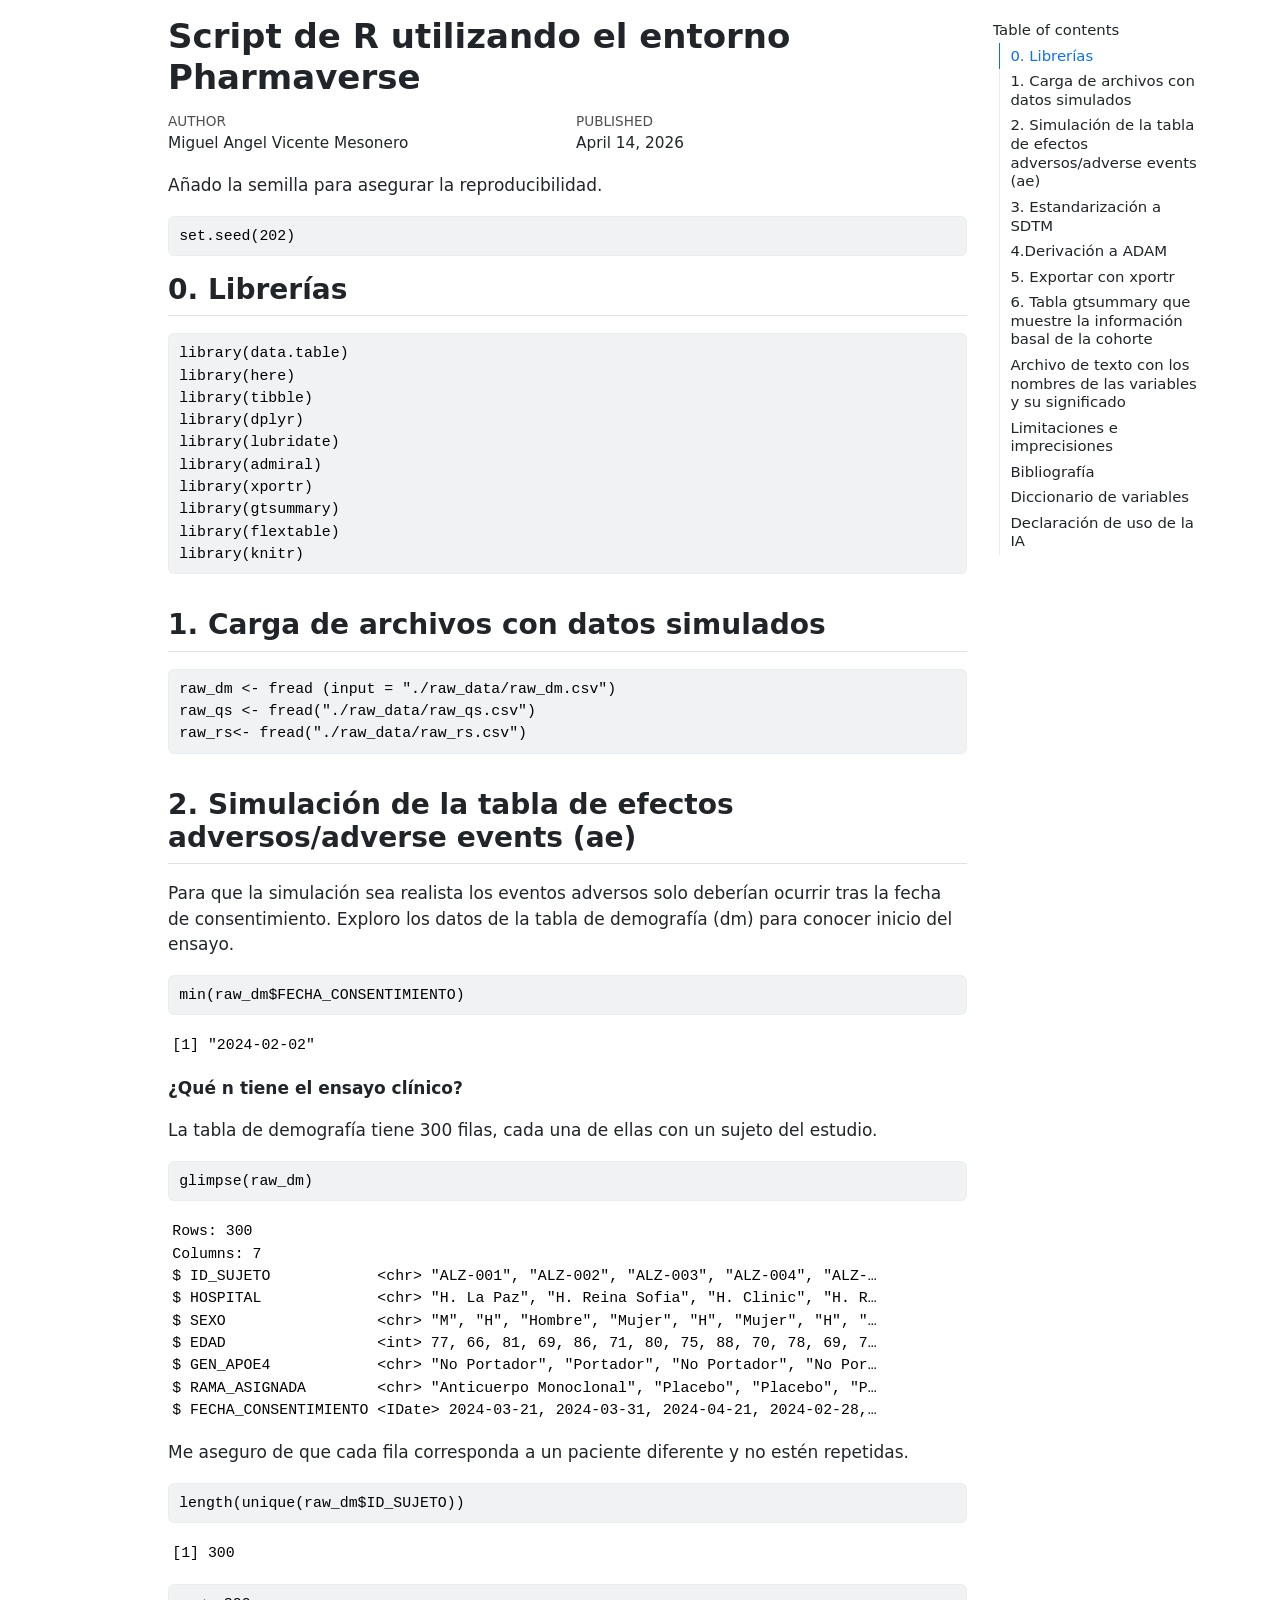
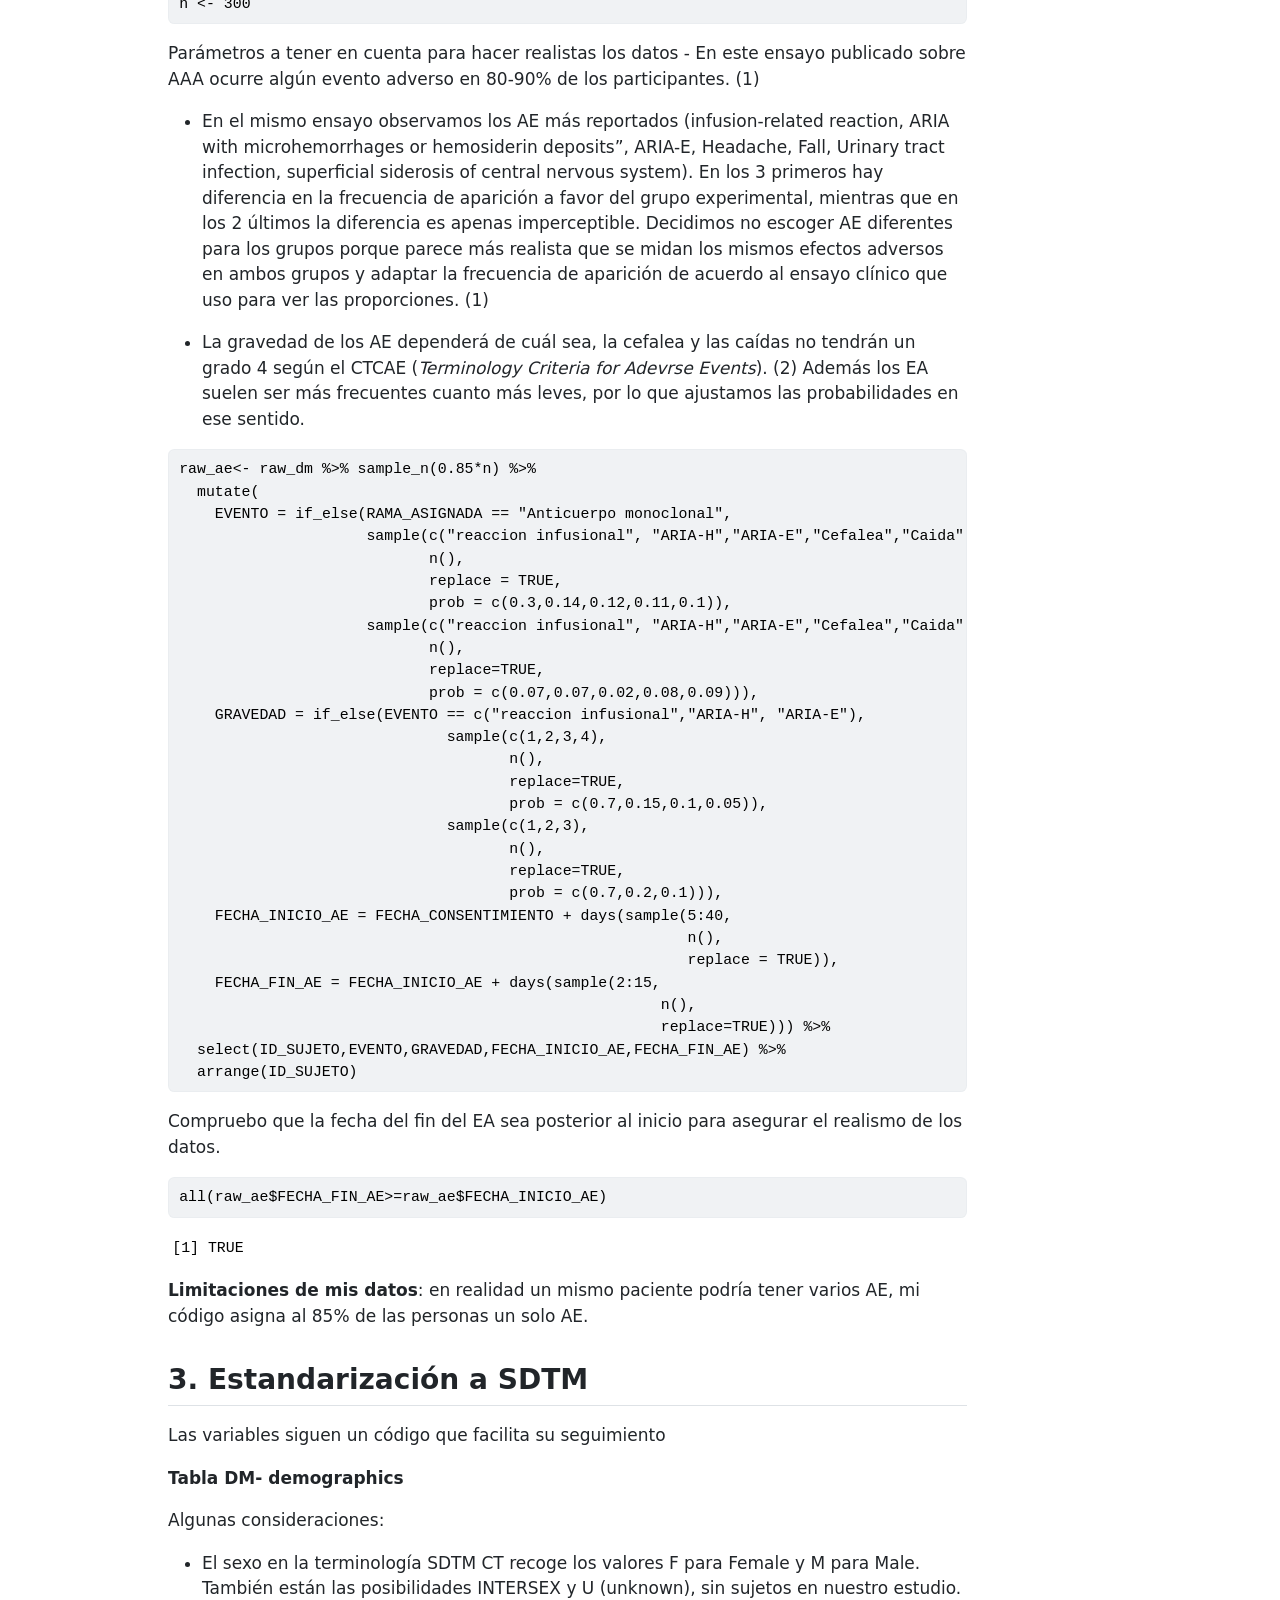
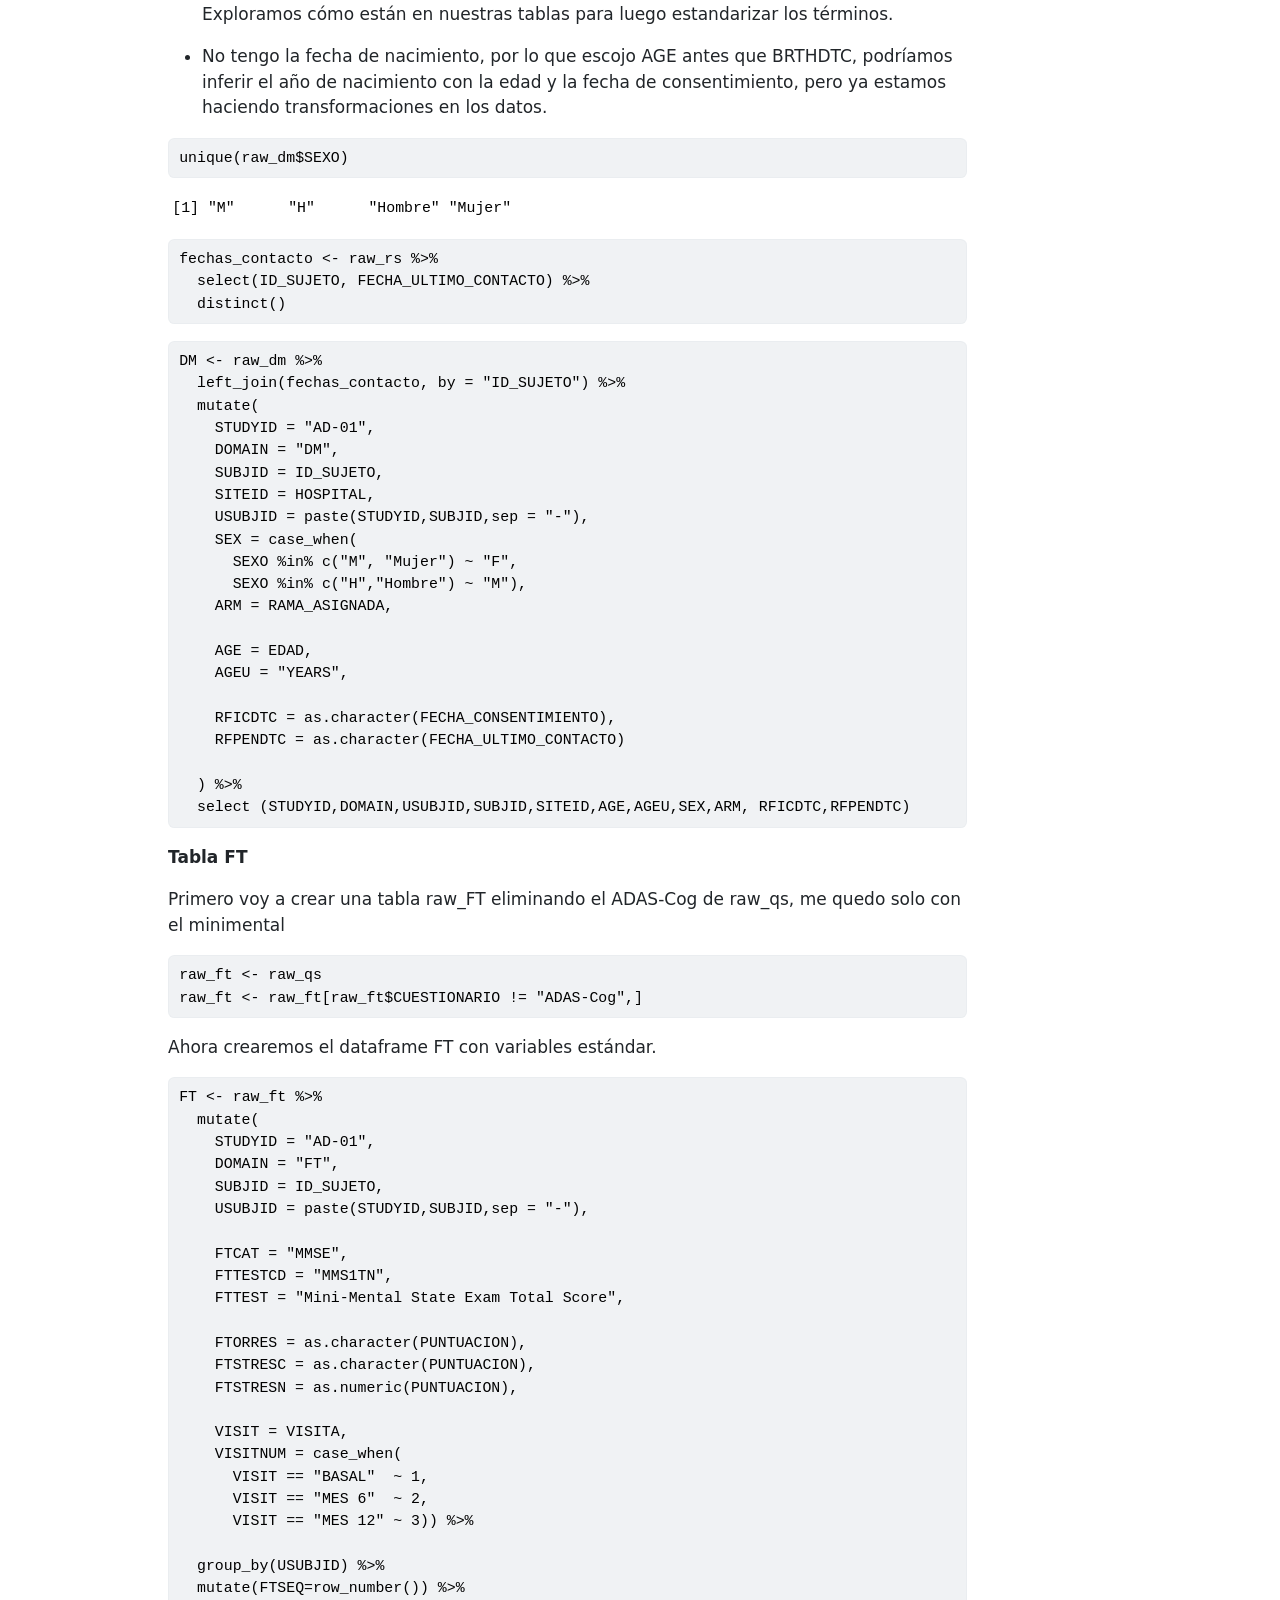
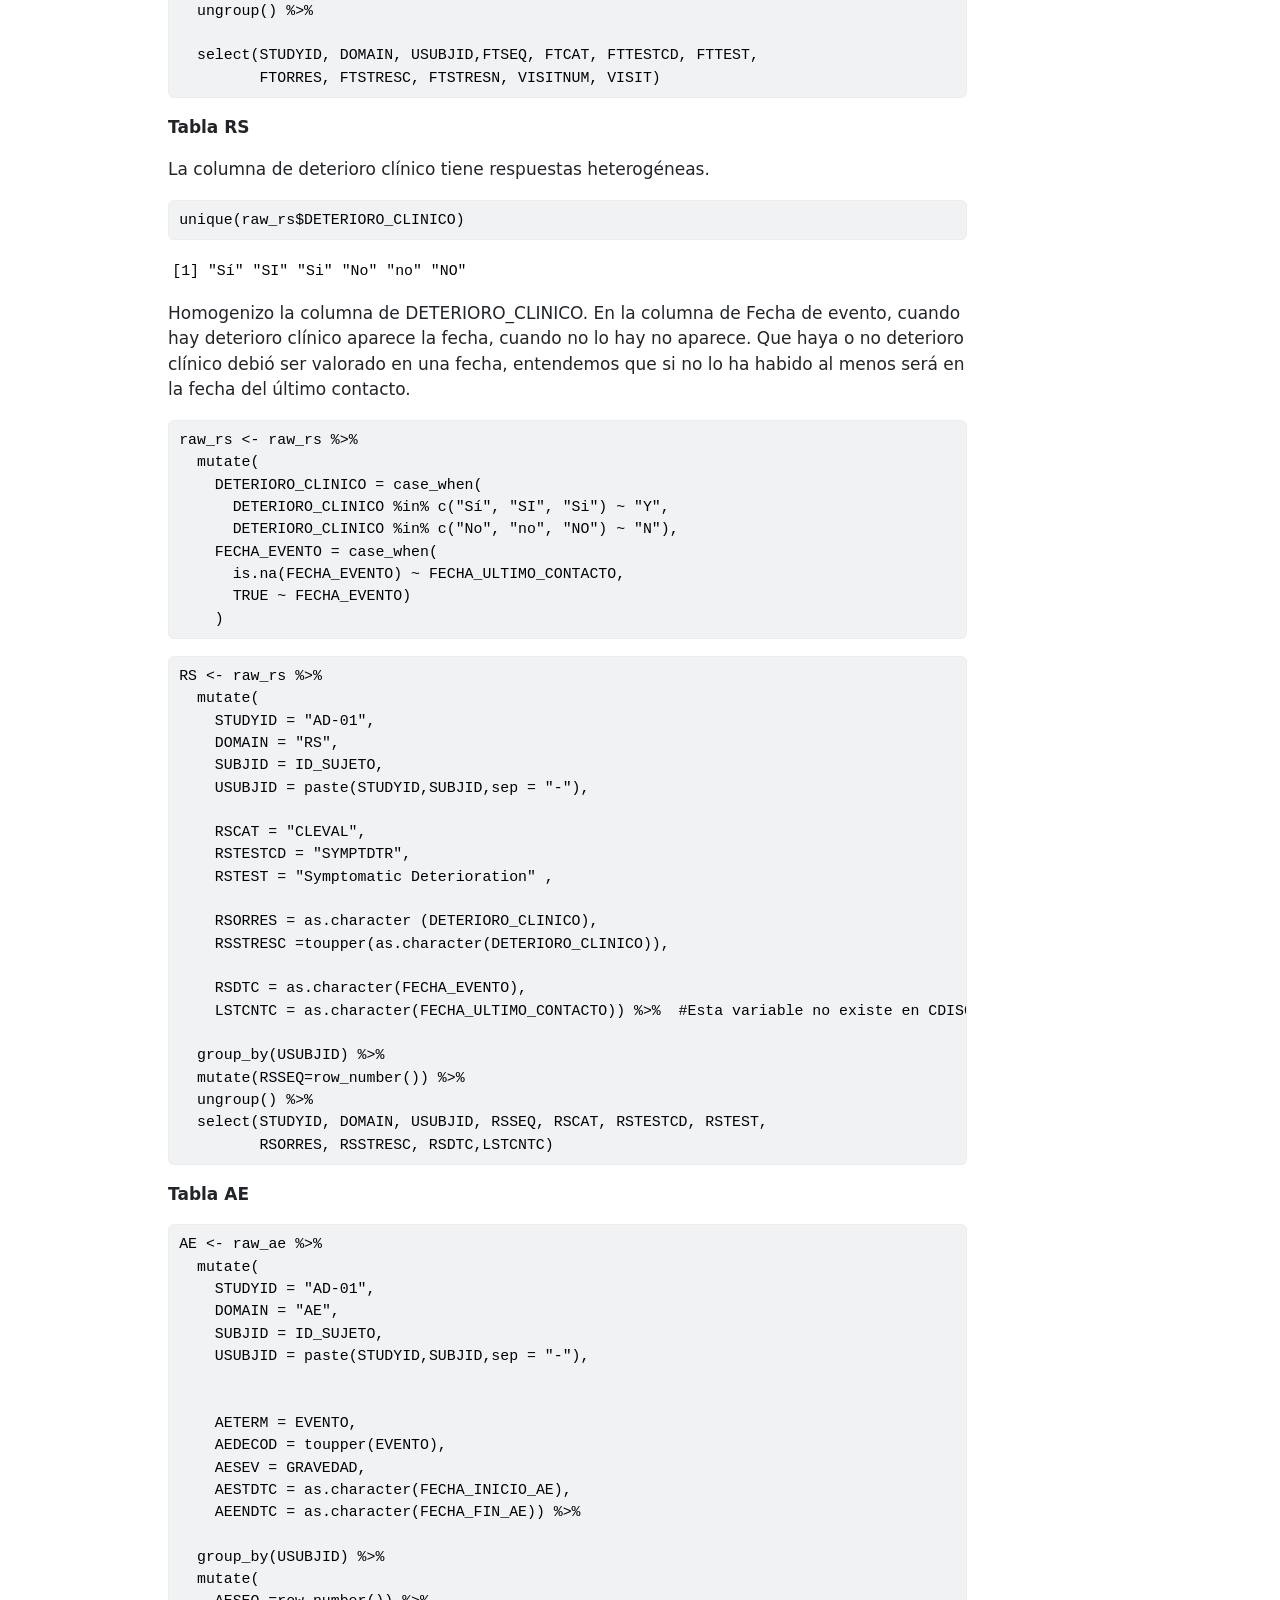
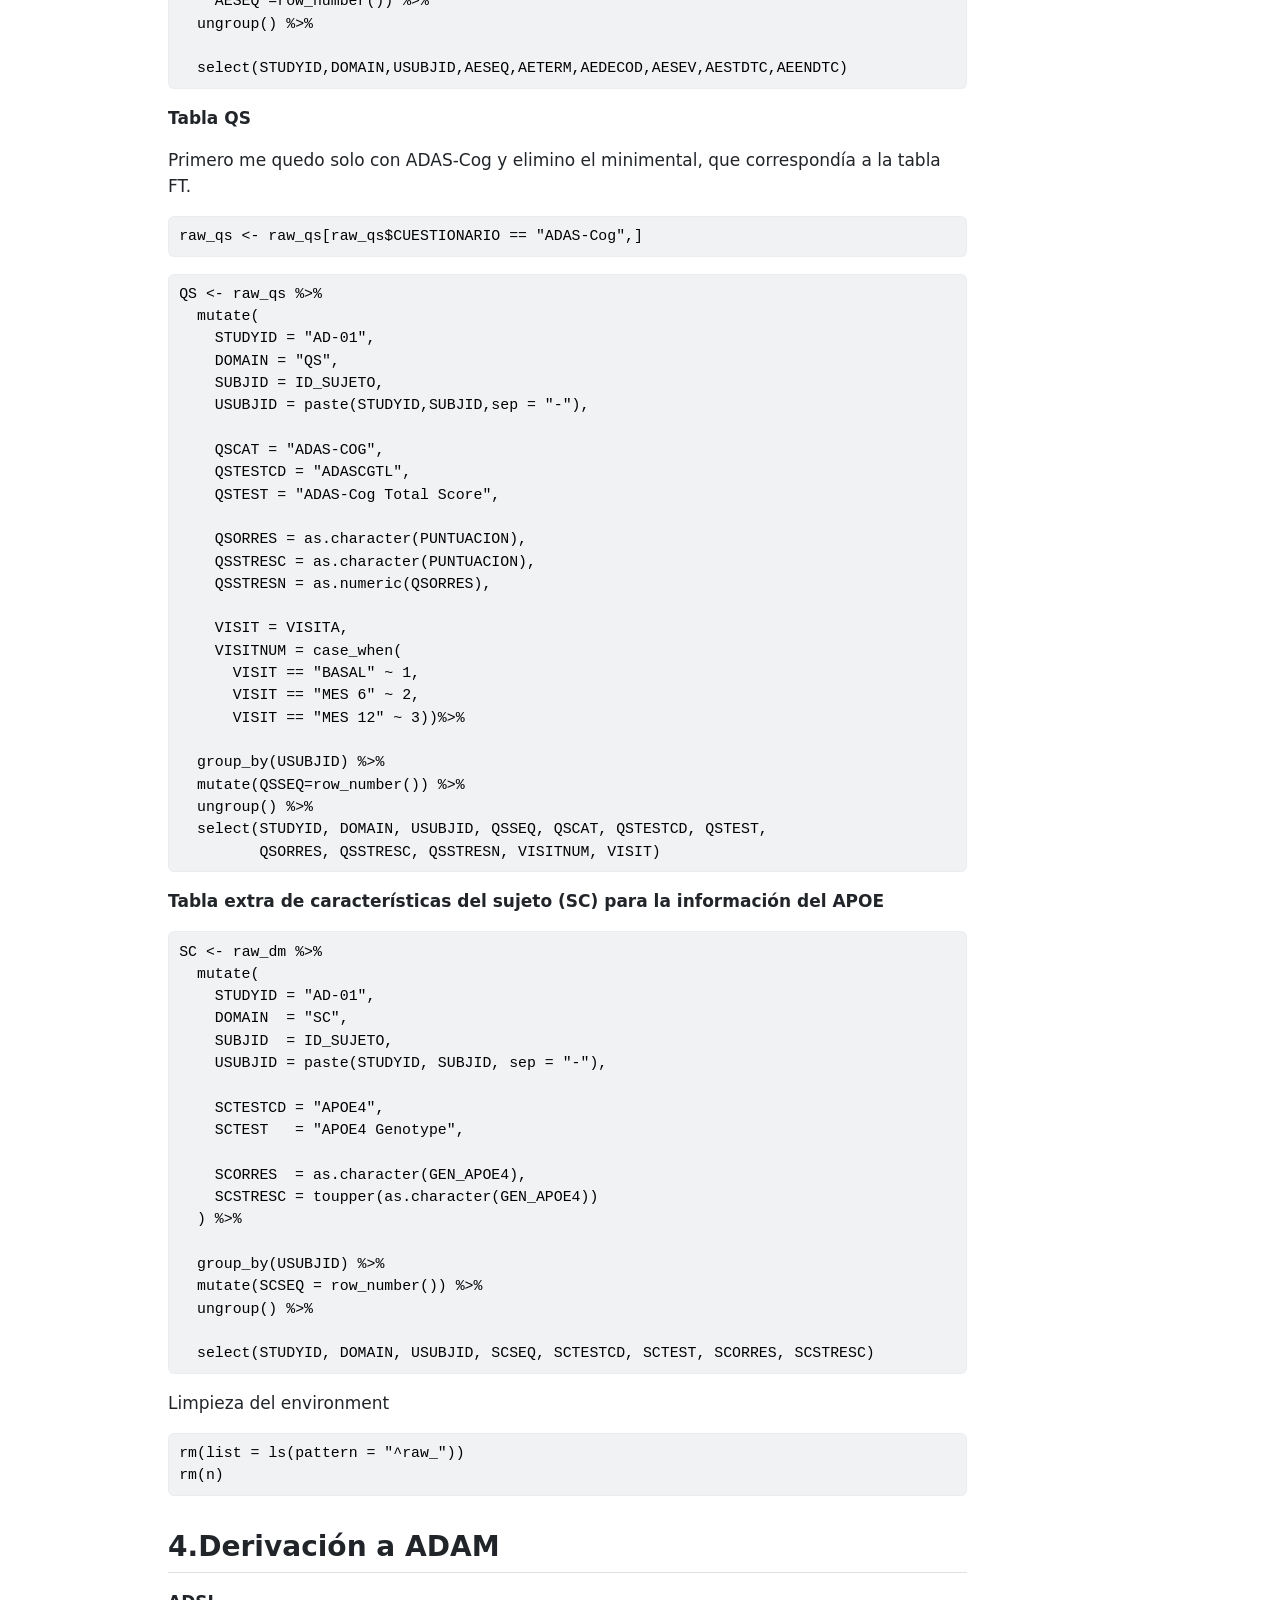
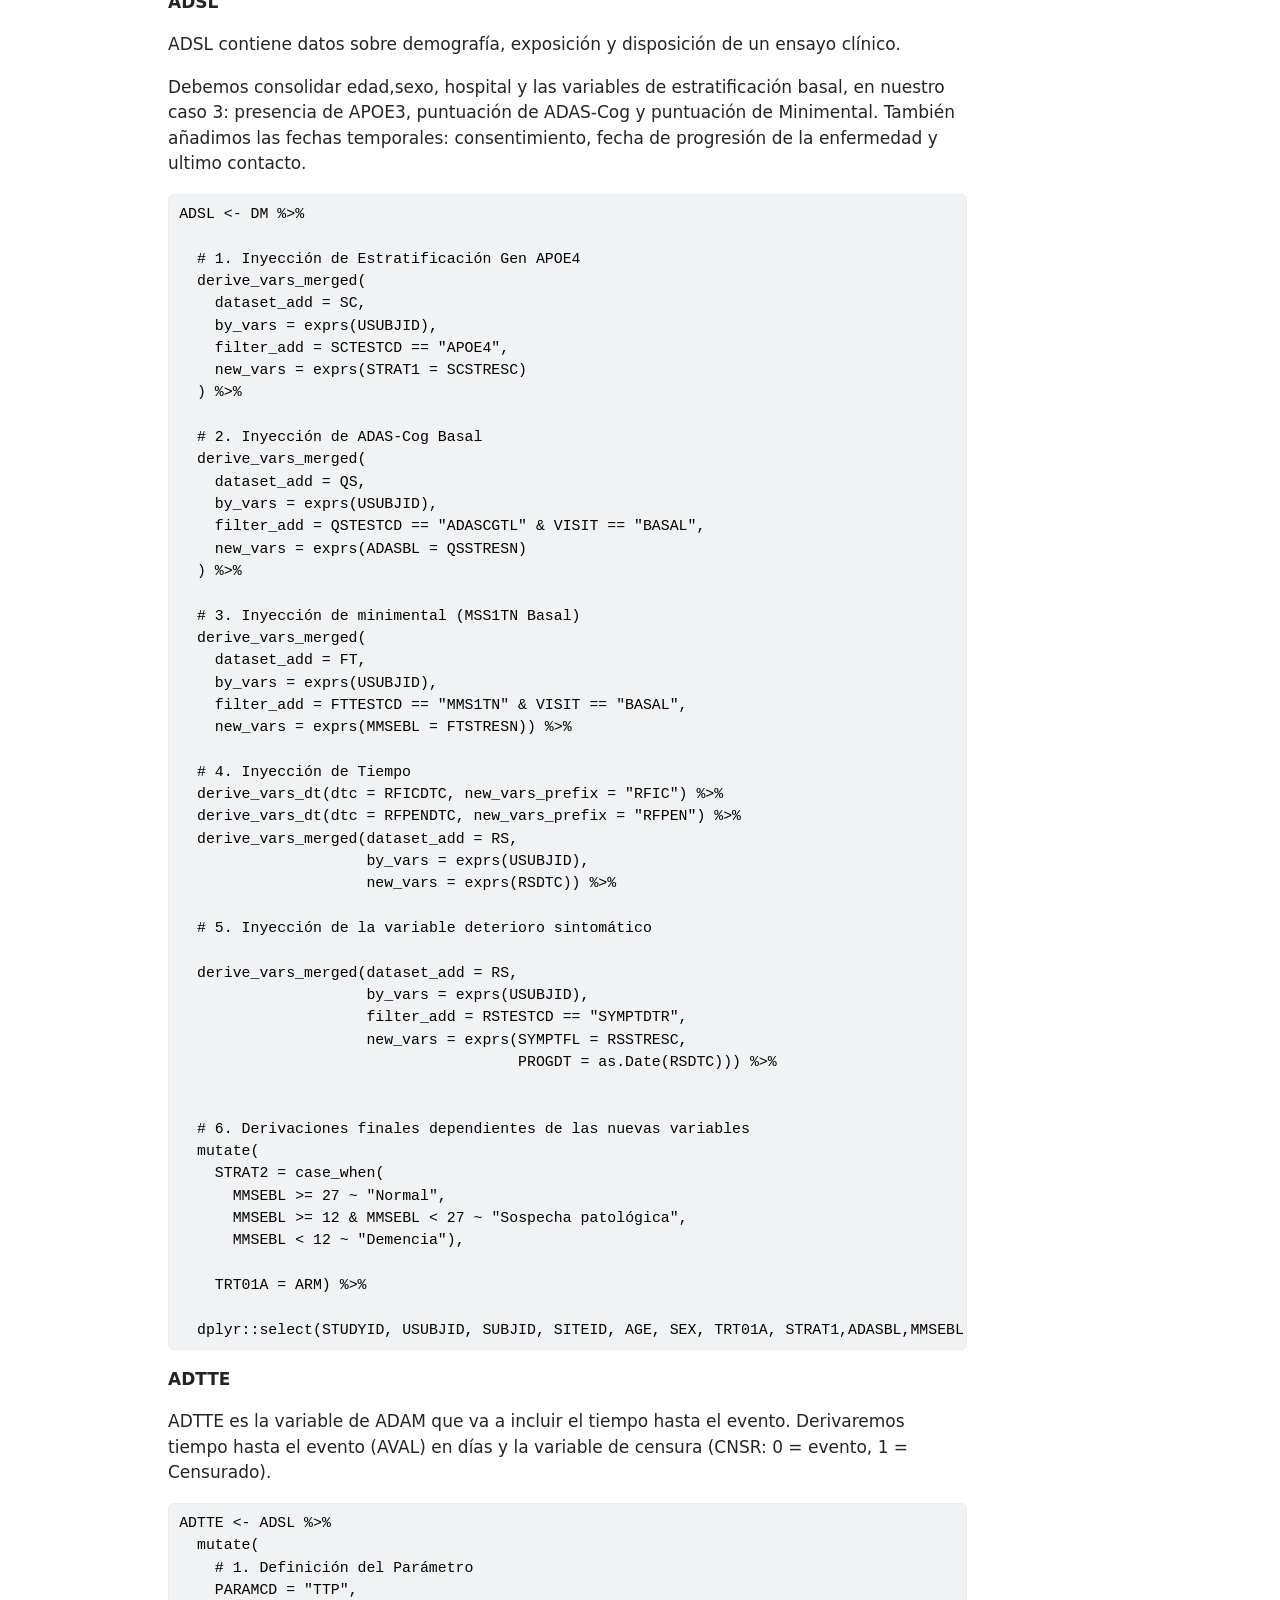
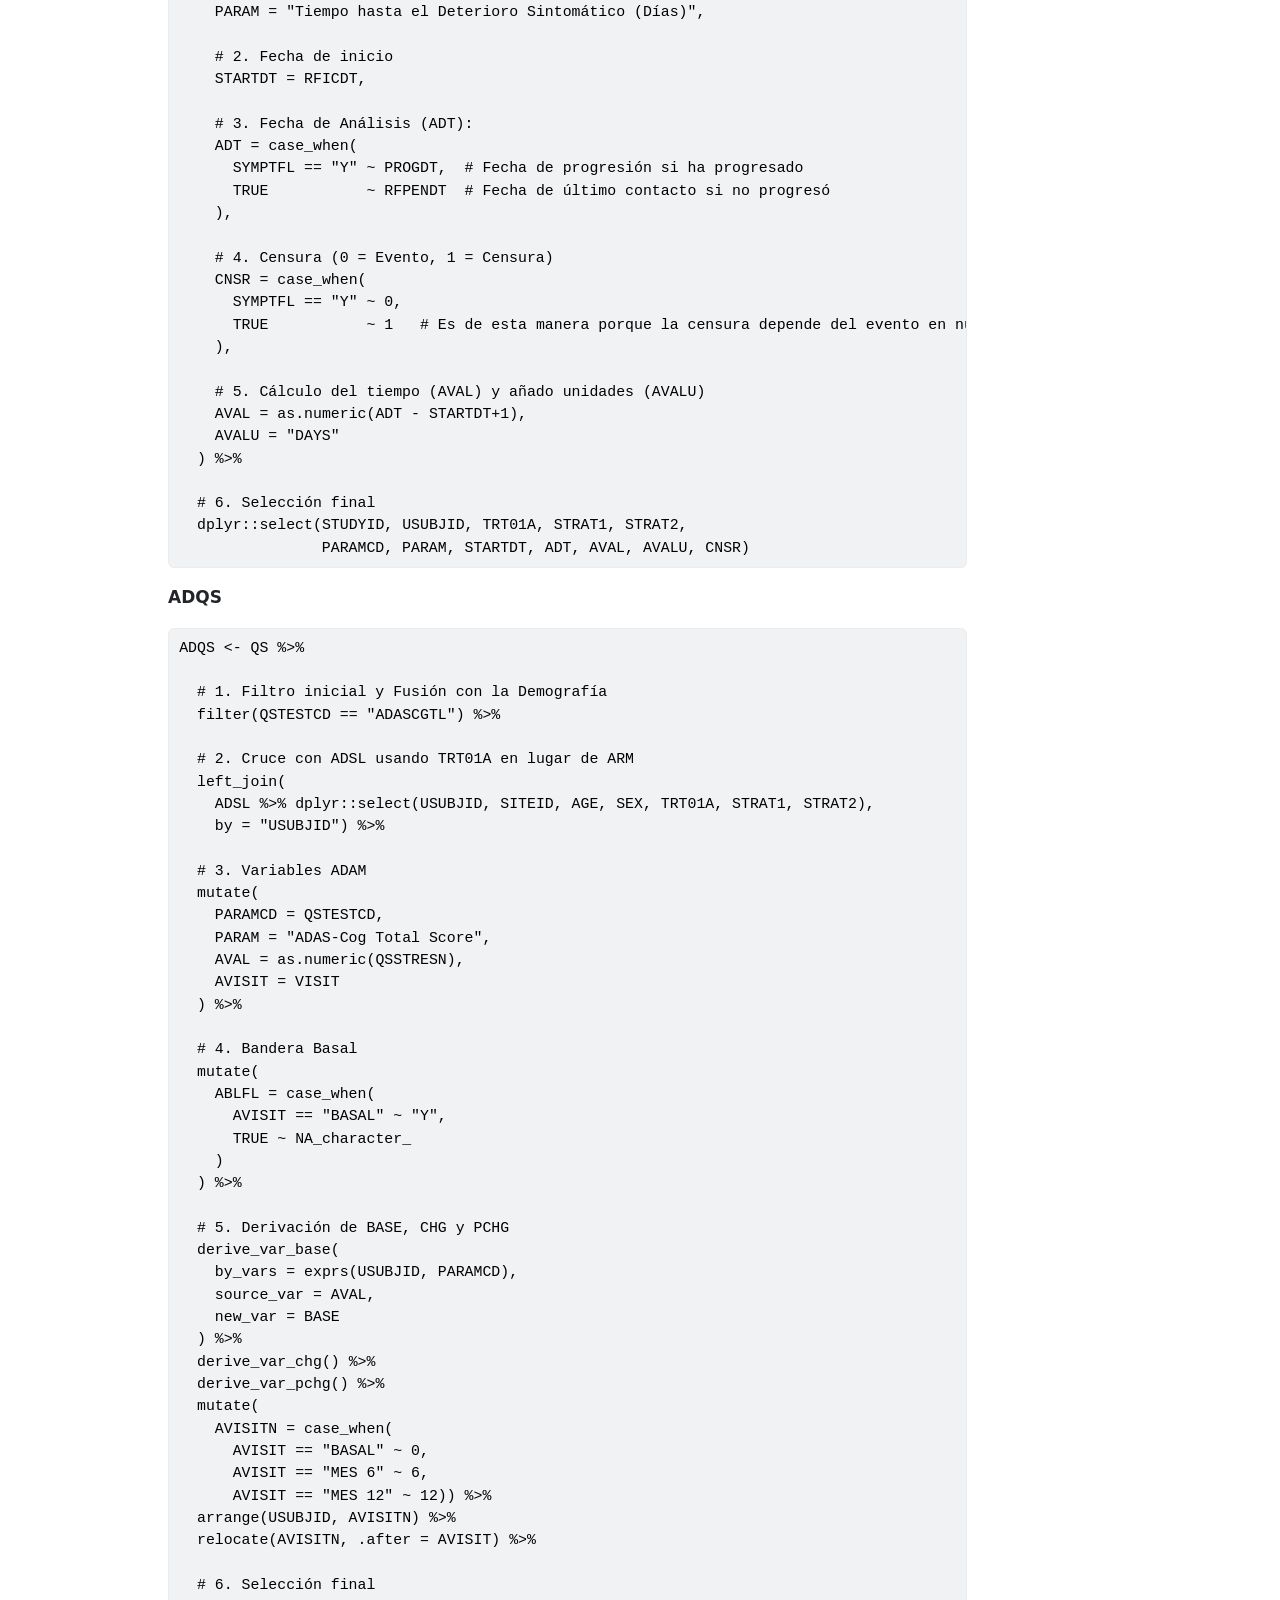
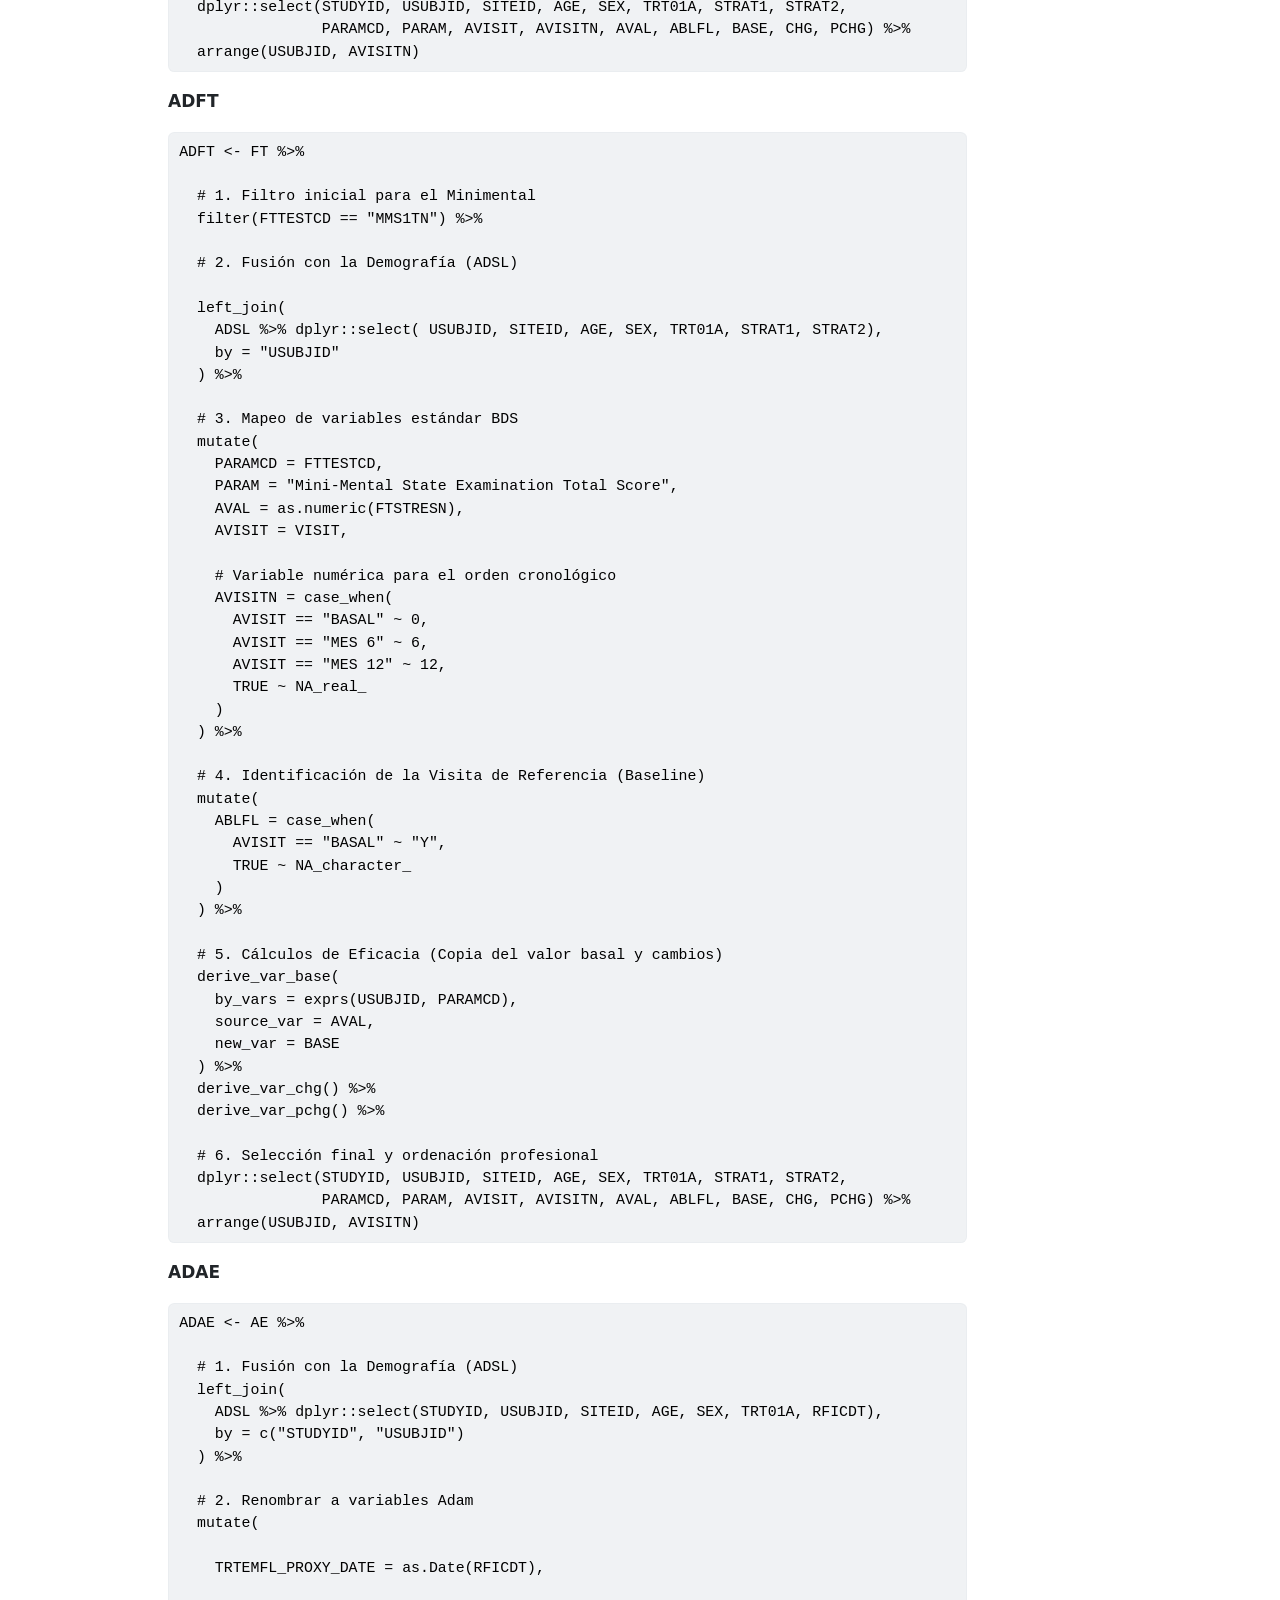
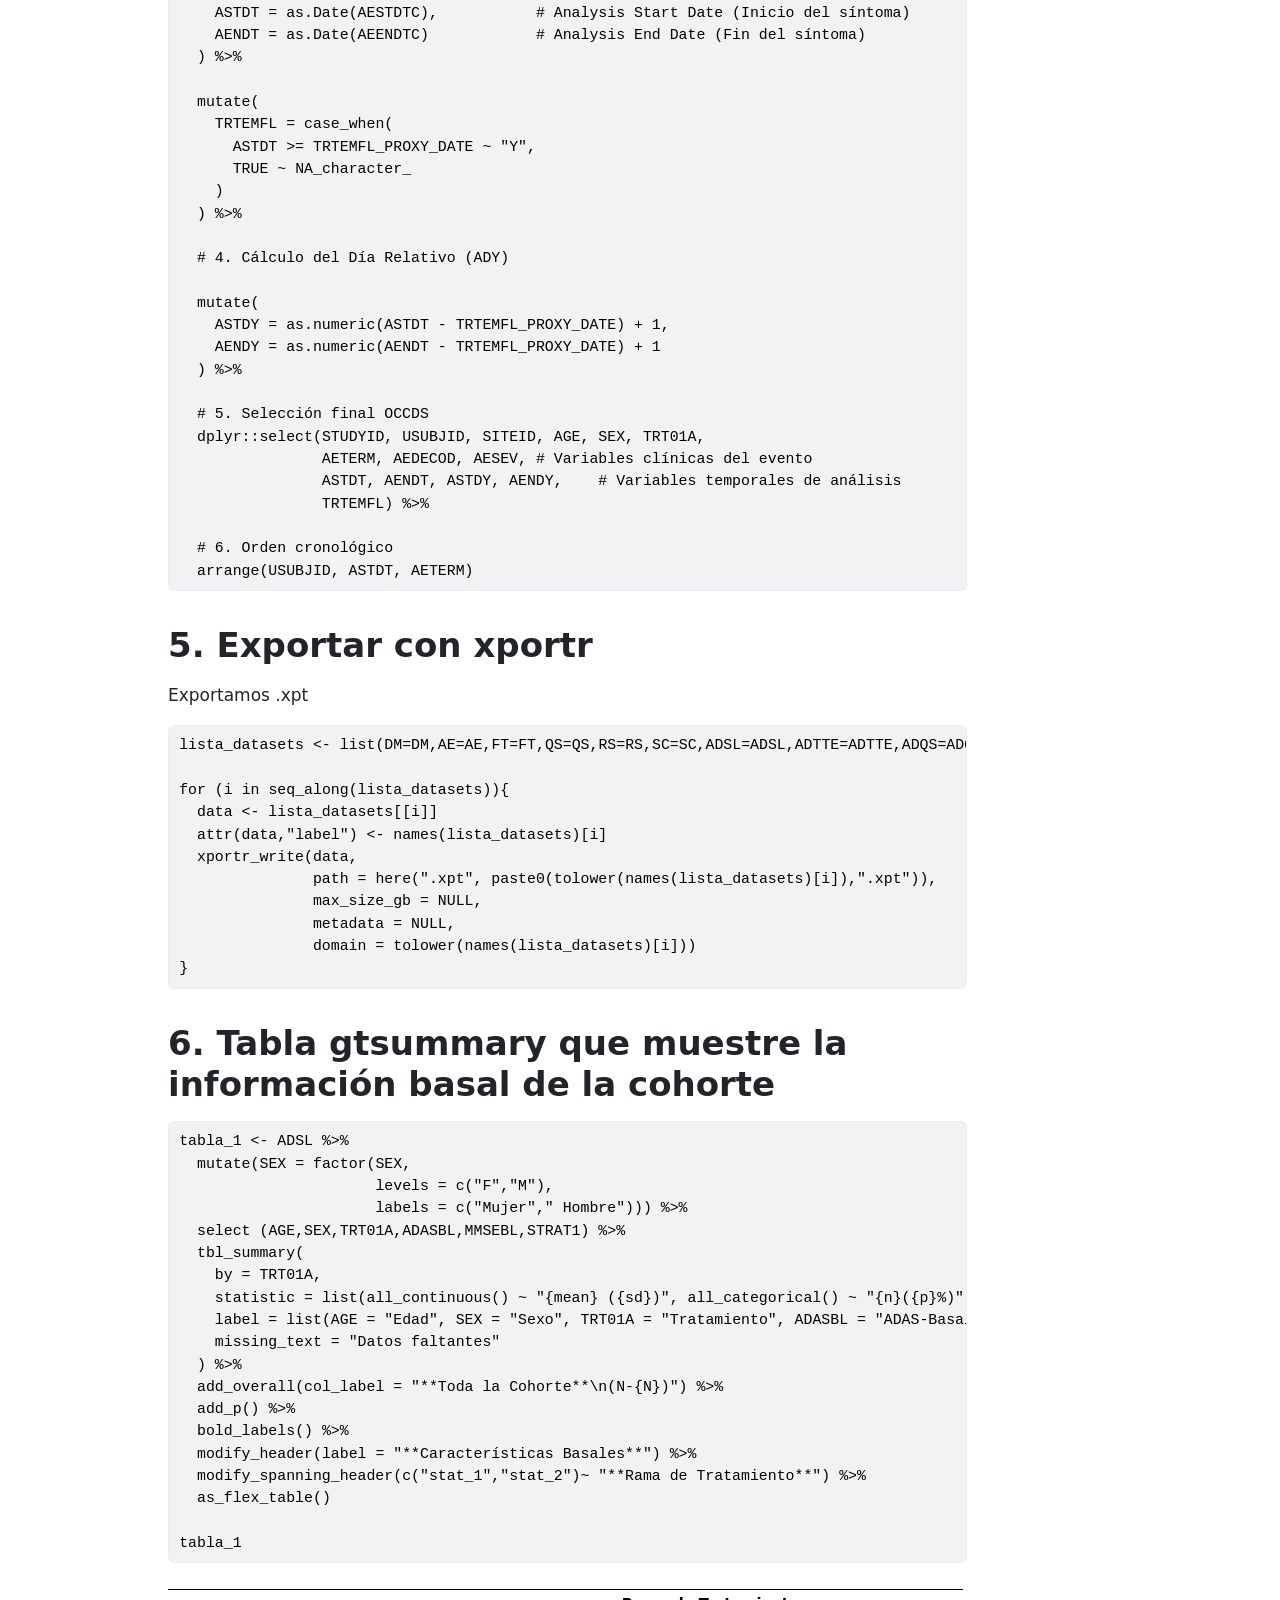
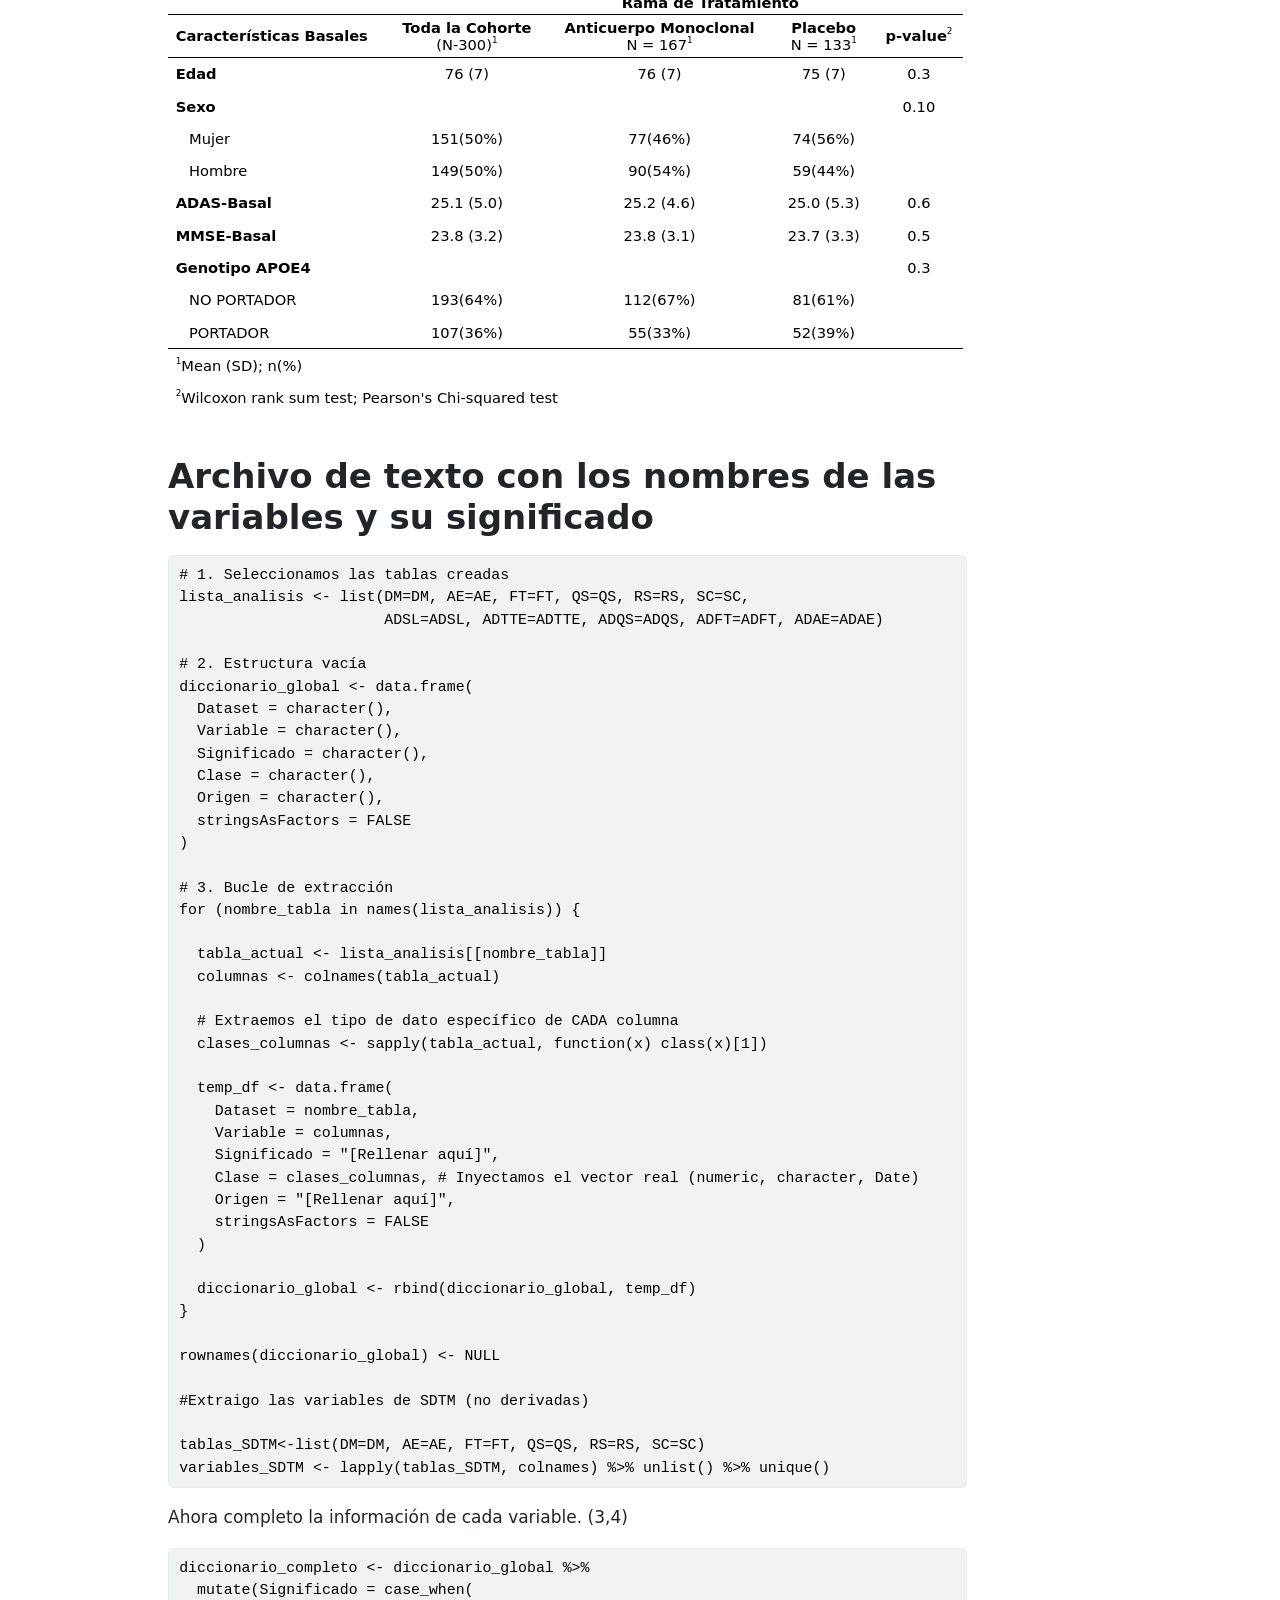
==== commit 3f2e51d2: "Built site for gh-pages" ====
--- a/from_raw_to_xpt.html
+++ b/from_raw_to_xpt.html
@@ -2,7 +2,7 @@
 <html xmlns="http://www.w3.org/1999/xhtml" lang="en" xml:lang="en"><head>
 
 <meta charset="utf-8">
-<meta name="generator" content="quarto-1.9.37">
+<meta name="generator" content="quarto-1.4.555">
 
 <meta name="viewport" content="width=device-width, initial-scale=1.0, user-scalable=yes">
 
@@ -11,9 +11,6 @@
 
 <title>Script de R utilizando el entorno Pharmaverse</title>
 <style>
-/* Default styles provided by pandoc.
-** See https://pandoc.org/MANUAL.html#variables-for-html for config info.
-*/
 code{white-space: pre-wrap;}
 span.smallcaps{font-variant: small-caps;}
 div.columns{display: flex; gap: min(4vw, 1.5em);}
@@ -26,9 +23,8 @@
   vertical-align: middle;
 }
 /* CSS for syntax highlighting */
-html { -webkit-text-size-adjust: 100%; }
 pre > code.sourceCode { white-space: pre; position: relative; }
-pre > code.sourceCode > span { display: inline-block; line-height: 1.25; }
+pre > code.sourceCode > span { line-height: 1.25; }
 pre > code.sourceCode > span:empty { height: 1.2em; }
 .sourceCode { overflow: visible; }
 code.sourceCode > span { color: inherit; text-decoration: inherit; }
@@ -64,25 +60,22 @@
 
 
 <script src="from_raw_to_xpt_files/libs/clipboard/clipboard.min.js"></script>
-<script src="from_raw_to_xpt_files/libs/quarto-html/quarto.js" type="module"></script>
-<script src="from_raw_to_xpt_files/libs/quarto-html/tabsets/tabsets.js" type="module"></script>
+<script src="from_raw_to_xpt_files/libs/quarto-html/quarto.js"></script>
 <script src="from_raw_to_xpt_files/libs/quarto-html/popper.min.js"></script>
 <script src="from_raw_to_xpt_files/libs/quarto-html/tippy.umd.min.js"></script>
 <script src="from_raw_to_xpt_files/libs/quarto-html/anchor.min.js"></script>
 <link href="from_raw_to_xpt_files/libs/quarto-html/tippy.css" rel="stylesheet">
-<link href="from_raw_to_xpt_files/libs/quarto-html/quarto-syntax-highlighting-7f8f88aac4f3542376d5c11b86a4c14d.css" rel="stylesheet" id="quarto-text-highlighting-styles">
+<link href="from_raw_to_xpt_files/libs/quarto-html/quarto-syntax-highlighting.css" rel="stylesheet" id="quarto-text-highlighting-styles">
 <script src="from_raw_to_xpt_files/libs/bootstrap/bootstrap.min.js"></script>
 <link href="from_raw_to_xpt_files/libs/bootstrap/bootstrap-icons.css" rel="stylesheet">
-<link href="from_raw_to_xpt_files/libs/bootstrap/bootstrap-efbb37e9afcc02144ebbc7afd12a776f.min.css" rel="stylesheet" append-hash="true" id="quarto-bootstrap" data-mode="light">
+<link href="from_raw_to_xpt_files/libs/bootstrap/bootstrap.min.css" rel="stylesheet" id="quarto-bootstrap" data-mode="light">
 <link href="from_raw_to_xpt_files/libs/tabwid-1.1.3/tabwid.css" rel="stylesheet">
-
 <script src="from_raw_to_xpt_files/libs/tabwid-1.1.3/tabwid.js"></script>
-
 
 
 </head>
 
-<body class="quarto-light">
+<body>
 
 <div id="quarto-content" class="page-columns page-rows-contents page-layout-article">
 <div id="quarto-margin-sidebar" class="sidebar margin-sidebar">
@@ -140,12 +133,12 @@
 
 <p>Añado la semilla para asegurar la reproducibilidad.</p>
 <div class="cell">
-<div class="code-copy-outer-scaffold"><div class="sourceCode cell-code" id="cb1"><pre class="sourceCode r code-with-copy"><code class="sourceCode r"><span id="cb1-1"><a href="#cb1-1" aria-hidden="true" tabindex="-1"></a><span class="fu">set.seed</span>(<span class="dv">202</span>)</span></code></pre></div><button title="Copy to Clipboard" class="code-copy-button"><i class="bi"></i></button></div>
+<div class="sourceCode cell-code" id="cb1"><pre class="sourceCode r code-with-copy"><code class="sourceCode r"><span id="cb1-1"><a href="#cb1-1" aria-hidden="true" tabindex="-1"></a><span class="fu">set.seed</span>(<span class="dv">202</span>)</span></code><button title="Copy to Clipboard" class="code-copy-button"><i class="bi"></i></button></pre></div>
 </div>
 <section id="librerías" class="level2">
 <h2 class="anchored" data-anchor-id="librerías">0. Librerías</h2>
 <div class="cell">
-<div class="code-copy-outer-scaffold"><div class="sourceCode cell-code" id="cb2"><pre class="sourceCode r code-with-copy"><code class="sourceCode r"><span id="cb2-1"><a href="#cb2-1" aria-hidden="true" tabindex="-1"></a><span class="fu">library</span>(data.table)</span>
+<div class="sourceCode cell-code" id="cb2"><pre class="sourceCode r code-with-copy"><code class="sourceCode r"><span id="cb2-1"><a href="#cb2-1" aria-hidden="true" tabindex="-1"></a><span class="fu">library</span>(data.table)</span>
 <span id="cb2-2"><a href="#cb2-2" aria-hidden="true" tabindex="-1"></a><span class="fu">library</span>(here)</span>
 <span id="cb2-3"><a href="#cb2-3" aria-hidden="true" tabindex="-1"></a><span class="fu">library</span>(tibble)</span>
 <span id="cb2-4"><a href="#cb2-4" aria-hidden="true" tabindex="-1"></a><span class="fu">library</span>(dplyr)</span>
@@ -154,22 +147,22 @@
 <span id="cb2-7"><a href="#cb2-7" aria-hidden="true" tabindex="-1"></a><span class="fu">library</span>(xportr)</span>
 <span id="cb2-8"><a href="#cb2-8" aria-hidden="true" tabindex="-1"></a><span class="fu">library</span>(gtsummary)</span>
 <span id="cb2-9"><a href="#cb2-9" aria-hidden="true" tabindex="-1"></a><span class="fu">library</span>(flextable)</span>
-<span id="cb2-10"><a href="#cb2-10" aria-hidden="true" tabindex="-1"></a><span class="fu">library</span>(knitr)</span></code></pre></div><button title="Copy to Clipboard" class="code-copy-button"><i class="bi"></i></button></div>
+<span id="cb2-10"><a href="#cb2-10" aria-hidden="true" tabindex="-1"></a><span class="fu">library</span>(knitr)</span></code><button title="Copy to Clipboard" class="code-copy-button"><i class="bi"></i></button></pre></div>
 </div>
 </section>
 <section id="carga-de-archivos-con-datos-simulados" class="level2">
 <h2 class="anchored" data-anchor-id="carga-de-archivos-con-datos-simulados">1. Carga de archivos con datos simulados</h2>
 <div class="cell">
-<div class="code-copy-outer-scaffold"><div class="sourceCode cell-code" id="cb3"><pre class="sourceCode r code-with-copy"><code class="sourceCode r"><span id="cb3-1"><a href="#cb3-1" aria-hidden="true" tabindex="-1"></a>raw_dm <span class="ot">&lt;-</span> <span class="fu">fread</span> (<span class="at">input =</span> <span class="st">"./raw_data/raw_dm.csv"</span>)</span>
+<div class="sourceCode cell-code" id="cb3"><pre class="sourceCode r code-with-copy"><code class="sourceCode r"><span id="cb3-1"><a href="#cb3-1" aria-hidden="true" tabindex="-1"></a>raw_dm <span class="ot">&lt;-</span> <span class="fu">fread</span> (<span class="at">input =</span> <span class="st">"./raw_data/raw_dm.csv"</span>)</span>
 <span id="cb3-2"><a href="#cb3-2" aria-hidden="true" tabindex="-1"></a>raw_qs <span class="ot">&lt;-</span> <span class="fu">fread</span>(<span class="st">"./raw_data/raw_qs.csv"</span>)</span>
-<span id="cb3-3"><a href="#cb3-3" aria-hidden="true" tabindex="-1"></a>raw_rs<span class="ot">&lt;-</span> <span class="fu">fread</span>(<span class="st">"./raw_data/raw_rs.csv"</span>)</span></code></pre></div><button title="Copy to Clipboard" class="code-copy-button"><i class="bi"></i></button></div>
+<span id="cb3-3"><a href="#cb3-3" aria-hidden="true" tabindex="-1"></a>raw_rs<span class="ot">&lt;-</span> <span class="fu">fread</span>(<span class="st">"./raw_data/raw_rs.csv"</span>)</span></code><button title="Copy to Clipboard" class="code-copy-button"><i class="bi"></i></button></pre></div>
 </div>
 </section>
 <section id="simulación-de-la-tabla-de-efectos-adversosadverse-events-ae" class="level2">
 <h2 class="anchored" data-anchor-id="simulación-de-la-tabla-de-efectos-adversosadverse-events-ae">2. Simulación de la tabla de efectos adversos/adverse events (ae)</h2>
 <p>Para que la simulación sea realista los eventos adversos solo deberían ocurrir tras la fecha de consentimiento. Exploro los datos de la tabla de demografía (dm) para conocer inicio del ensayo.</p>
 <div class="cell">
-<div class="code-copy-outer-scaffold"><div class="sourceCode cell-code" id="cb4"><pre class="sourceCode r code-with-copy"><code class="sourceCode r"><span id="cb4-1"><a href="#cb4-1" aria-hidden="true" tabindex="-1"></a><span class="fu">min</span>(raw_dm<span class="sc">$</span>FECHA_CONSENTIMIENTO)</span></code></pre></div><button title="Copy to Clipboard" class="code-copy-button"><i class="bi"></i></button></div>
+<div class="sourceCode cell-code" id="cb4"><pre class="sourceCode r code-with-copy"><code class="sourceCode r"><span id="cb4-1"><a href="#cb4-1" aria-hidden="true" tabindex="-1"></a><span class="fu">min</span>(raw_dm<span class="sc">$</span>FECHA_CONSENTIMIENTO)</span></code><button title="Copy to Clipboard" class="code-copy-button"><i class="bi"></i></button></pre></div>
 <div class="cell-output cell-output-stdout">
 <pre><code>[1] "2024-02-02"</code></pre>
 </div>
@@ -177,7 +170,7 @@
 <p><strong>¿Qué n tiene el ensayo clínico?</strong></p>
 <p>La tabla de demografía tiene 300 filas, cada una de ellas con un sujeto del estudio.</p>
 <div class="cell">
-<div class="code-copy-outer-scaffold"><div class="sourceCode cell-code" id="cb6"><pre class="sourceCode r code-with-copy"><code class="sourceCode r"><span id="cb6-1"><a href="#cb6-1" aria-hidden="true" tabindex="-1"></a><span class="fu">glimpse</span>(raw_dm)</span></code></pre></div><button title="Copy to Clipboard" class="code-copy-button"><i class="bi"></i></button></div>
+<div class="sourceCode cell-code" id="cb6"><pre class="sourceCode r code-with-copy"><code class="sourceCode r"><span id="cb6-1"><a href="#cb6-1" aria-hidden="true" tabindex="-1"></a><span class="fu">glimpse</span>(raw_dm)</span></code><button title="Copy to Clipboard" class="code-copy-button"><i class="bi"></i></button></pre></div>
 <div class="cell-output cell-output-stdout">
 <pre><code>Rows: 300
 Columns: 7
@@ -192,13 +185,13 @@
 </div>
 <p>Me aseguro de que cada fila corresponda a un paciente diferente y no estén repetidas.</p>
 <div class="cell">
-<div class="code-copy-outer-scaffold"><div class="sourceCode cell-code" id="cb8"><pre class="sourceCode r code-with-copy"><code class="sourceCode r"><span id="cb8-1"><a href="#cb8-1" aria-hidden="true" tabindex="-1"></a><span class="fu">length</span>(<span class="fu">unique</span>(raw_dm<span class="sc">$</span>ID_SUJETO))</span></code></pre></div><button title="Copy to Clipboard" class="code-copy-button"><i class="bi"></i></button></div>
+<div class="sourceCode cell-code" id="cb8"><pre class="sourceCode r code-with-copy"><code class="sourceCode r"><span id="cb8-1"><a href="#cb8-1" aria-hidden="true" tabindex="-1"></a><span class="fu">length</span>(<span class="fu">unique</span>(raw_dm<span class="sc">$</span>ID_SUJETO))</span></code><button title="Copy to Clipboard" class="code-copy-button"><i class="bi"></i></button></pre></div>
 <div class="cell-output cell-output-stdout">
 <pre><code>[1] 300</code></pre>
 </div>
 </div>
 <div class="cell">
-<div class="code-copy-outer-scaffold"><div class="sourceCode cell-code" id="cb10"><pre class="sourceCode r code-with-copy"><code class="sourceCode r"><span id="cb10-1"><a href="#cb10-1" aria-hidden="true" tabindex="-1"></a>n <span class="ot">&lt;-</span> <span class="dv">300</span></span></code></pre></div><button title="Copy to Clipboard" class="code-copy-button"><i class="bi"></i></button></div>
+<div class="sourceCode cell-code" id="cb10"><pre class="sourceCode r code-with-copy"><code class="sourceCode r"><span id="cb10-1"><a href="#cb10-1" aria-hidden="true" tabindex="-1"></a>n <span class="ot">&lt;-</span> <span class="dv">300</span></span></code><button title="Copy to Clipboard" class="code-copy-button"><i class="bi"></i></button></pre></div>
 </div>
 <p>Parámetros a tener en cuenta para hacer realistas los datos - En este ensayo publicado sobre AAA ocurre algún evento adverso en 80-90% de los participantes. (1)</p>
 <ul>
@@ -206,7 +199,7 @@
 <li><p>La gravedad de los AE dependerá de cuál sea, la cefalea y las caídas no tendrán un grado 4 según el CTCAE (<em>Terminology Criteria for Adevrse Events</em>). (2) Además los EA suelen ser más frecuentes cuanto más leves, por lo que ajustamos las probabilidades en ese sentido.</p></li>
 </ul>
 <div class="cell">
-<div class="code-copy-outer-scaffold"><div class="sourceCode cell-code" id="cb11"><pre class="sourceCode r code-with-copy"><code class="sourceCode r"><span id="cb11-1"><a href="#cb11-1" aria-hidden="true" tabindex="-1"></a>raw_ae<span class="ot">&lt;-</span> raw_dm <span class="sc">%&gt;%</span> <span class="fu">sample_n</span>(<span class="fl">0.85</span><span class="sc">*</span>n) <span class="sc">%&gt;%</span> </span>
+<div class="sourceCode cell-code" id="cb11"><pre class="sourceCode r code-with-copy"><code class="sourceCode r"><span id="cb11-1"><a href="#cb11-1" aria-hidden="true" tabindex="-1"></a>raw_ae<span class="ot">&lt;-</span> raw_dm <span class="sc">%&gt;%</span> <span class="fu">sample_n</span>(<span class="fl">0.85</span><span class="sc">*</span>n) <span class="sc">%&gt;%</span> </span>
 <span id="cb11-2"><a href="#cb11-2" aria-hidden="true" tabindex="-1"></a>  <span class="fu">mutate</span>(</span>
 <span id="cb11-3"><a href="#cb11-3" aria-hidden="true" tabindex="-1"></a>    <span class="at">EVENTO =</span> <span class="fu">if_else</span>(RAMA_ASIGNADA <span class="sc">==</span> <span class="st">"Anticuerpo monoclonal"</span>,</span>
 <span id="cb11-4"><a href="#cb11-4" aria-hidden="true" tabindex="-1"></a>                     <span class="fu">sample</span>(<span class="fu">c</span>(<span class="st">"reaccion infusional"</span>, <span class="st">"ARIA-H"</span>,<span class="st">"ARIA-E"</span>,<span class="st">"Cefalea"</span>,<span class="st">"Caida"</span>),</span>
@@ -233,11 +226,11 @@
 <span id="cb11-25"><a href="#cb11-25" aria-hidden="true" tabindex="-1"></a>                                                      <span class="fu">n</span>(),</span>
 <span id="cb11-26"><a href="#cb11-26" aria-hidden="true" tabindex="-1"></a>                                                      <span class="at">replace=</span><span class="cn">TRUE</span>))) <span class="sc">%&gt;%</span> </span>
 <span id="cb11-27"><a href="#cb11-27" aria-hidden="true" tabindex="-1"></a>  <span class="fu">select</span>(ID_SUJETO,EVENTO,GRAVEDAD,FECHA_INICIO_AE,FECHA_FIN_AE) <span class="sc">%&gt;%</span> </span>
-<span id="cb11-28"><a href="#cb11-28" aria-hidden="true" tabindex="-1"></a>  <span class="fu">arrange</span>(ID_SUJETO)</span></code></pre></div><button title="Copy to Clipboard" class="code-copy-button"><i class="bi"></i></button></div>
+<span id="cb11-28"><a href="#cb11-28" aria-hidden="true" tabindex="-1"></a>  <span class="fu">arrange</span>(ID_SUJETO)</span></code><button title="Copy to Clipboard" class="code-copy-button"><i class="bi"></i></button></pre></div>
 </div>
 <p>Compruebo que la fecha del fin del EA sea posterior al inicio para asegurar el realismo de los datos.</p>
 <div class="cell">
-<div class="code-copy-outer-scaffold"><div class="sourceCode cell-code" id="cb12"><pre class="sourceCode r code-with-copy"><code class="sourceCode r"><span id="cb12-1"><a href="#cb12-1" aria-hidden="true" tabindex="-1"></a><span class="fu">all</span>(raw_ae<span class="sc">$</span>FECHA_FIN_AE<span class="sc">&gt;=</span>raw_ae<span class="sc">$</span>FECHA_INICIO_AE)</span></code></pre></div><button title="Copy to Clipboard" class="code-copy-button"><i class="bi"></i></button></div>
+<div class="sourceCode cell-code" id="cb12"><pre class="sourceCode r code-with-copy"><code class="sourceCode r"><span id="cb12-1"><a href="#cb12-1" aria-hidden="true" tabindex="-1"></a><span class="fu">all</span>(raw_ae<span class="sc">$</span>FECHA_FIN_AE<span class="sc">&gt;=</span>raw_ae<span class="sc">$</span>FECHA_INICIO_AE)</span></code><button title="Copy to Clipboard" class="code-copy-button"><i class="bi"></i></button></pre></div>
 <div class="cell-output cell-output-stdout">
 <pre><code>[1] TRUE</code></pre>
 </div>
@@ -254,18 +247,18 @@
 <li><p>No tengo la fecha de nacimiento, por lo que escojo AGE antes que BRTHDTC, podríamos inferir el año de nacimiento con la edad y la fecha de consentimiento, pero ya estamos haciendo transformaciones en los datos.</p></li>
 </ul>
 <div class="cell">
-<div class="code-copy-outer-scaffold"><div class="sourceCode cell-code" id="cb14"><pre class="sourceCode r code-with-copy"><code class="sourceCode r"><span id="cb14-1"><a href="#cb14-1" aria-hidden="true" tabindex="-1"></a><span class="fu">unique</span>(raw_dm<span class="sc">$</span>SEXO)</span></code></pre></div><button title="Copy to Clipboard" class="code-copy-button"><i class="bi"></i></button></div>
+<div class="sourceCode cell-code" id="cb14"><pre class="sourceCode r code-with-copy"><code class="sourceCode r"><span id="cb14-1"><a href="#cb14-1" aria-hidden="true" tabindex="-1"></a><span class="fu">unique</span>(raw_dm<span class="sc">$</span>SEXO)</span></code><button title="Copy to Clipboard" class="code-copy-button"><i class="bi"></i></button></pre></div>
 <div class="cell-output cell-output-stdout">
 <pre><code>[1] "M"      "H"      "Hombre" "Mujer" </code></pre>
 </div>
 </div>
 <div class="cell">
-<div class="code-copy-outer-scaffold"><div class="sourceCode cell-code" id="cb16"><pre class="sourceCode r code-with-copy"><code class="sourceCode r"><span id="cb16-1"><a href="#cb16-1" aria-hidden="true" tabindex="-1"></a>fechas_contacto <span class="ot">&lt;-</span> raw_rs <span class="sc">%&gt;%</span></span>
+<div class="sourceCode cell-code" id="cb16"><pre class="sourceCode r code-with-copy"><code class="sourceCode r"><span id="cb16-1"><a href="#cb16-1" aria-hidden="true" tabindex="-1"></a>fechas_contacto <span class="ot">&lt;-</span> raw_rs <span class="sc">%&gt;%</span></span>
 <span id="cb16-2"><a href="#cb16-2" aria-hidden="true" tabindex="-1"></a>  <span class="fu">select</span>(ID_SUJETO, FECHA_ULTIMO_CONTACTO) <span class="sc">%&gt;%</span></span>
-<span id="cb16-3"><a href="#cb16-3" aria-hidden="true" tabindex="-1"></a>  <span class="fu">distinct</span>()</span></code></pre></div><button title="Copy to Clipboard" class="code-copy-button"><i class="bi"></i></button></div>
-</div>
-<div class="cell">
-<div class="code-copy-outer-scaffold"><div class="sourceCode cell-code" id="cb17"><pre class="sourceCode r code-with-copy"><code class="sourceCode r"><span id="cb17-1"><a href="#cb17-1" aria-hidden="true" tabindex="-1"></a>DM <span class="ot">&lt;-</span> raw_dm <span class="sc">%&gt;%</span> </span>
+<span id="cb16-3"><a href="#cb16-3" aria-hidden="true" tabindex="-1"></a>  <span class="fu">distinct</span>()</span></code><button title="Copy to Clipboard" class="code-copy-button"><i class="bi"></i></button></pre></div>
+</div>
+<div class="cell">
+<div class="sourceCode cell-code" id="cb17"><pre class="sourceCode r code-with-copy"><code class="sourceCode r"><span id="cb17-1"><a href="#cb17-1" aria-hidden="true" tabindex="-1"></a>DM <span class="ot">&lt;-</span> raw_dm <span class="sc">%&gt;%</span> </span>
 <span id="cb17-2"><a href="#cb17-2" aria-hidden="true" tabindex="-1"></a>  <span class="fu">left_join</span>(fechas_contacto, <span class="at">by =</span> <span class="st">"ID_SUJETO"</span>) <span class="sc">%&gt;%</span> </span>
 <span id="cb17-3"><a href="#cb17-3" aria-hidden="true" tabindex="-1"></a>  <span class="fu">mutate</span>(</span>
 <span id="cb17-4"><a href="#cb17-4" aria-hidden="true" tabindex="-1"></a>    <span class="at">STUDYID =</span> <span class="st">"AD-01"</span>,</span>
@@ -285,17 +278,17 @@
 <span id="cb17-18"><a href="#cb17-18" aria-hidden="true" tabindex="-1"></a>    <span class="at">RFPENDTC =</span> <span class="fu">as.character</span>(FECHA_ULTIMO_CONTACTO)</span>
 <span id="cb17-19"><a href="#cb17-19" aria-hidden="true" tabindex="-1"></a></span>
 <span id="cb17-20"><a href="#cb17-20" aria-hidden="true" tabindex="-1"></a>  ) <span class="sc">%&gt;%</span> </span>
-<span id="cb17-21"><a href="#cb17-21" aria-hidden="true" tabindex="-1"></a>  <span class="fu">select</span> (STUDYID,DOMAIN,USUBJID,SUBJID,SITEID,AGE,AGEU,SEX,ARM, RFICDTC,RFPENDTC)</span></code></pre></div><button title="Copy to Clipboard" class="code-copy-button"><i class="bi"></i></button></div>
+<span id="cb17-21"><a href="#cb17-21" aria-hidden="true" tabindex="-1"></a>  <span class="fu">select</span> (STUDYID,DOMAIN,USUBJID,SUBJID,SITEID,AGE,AGEU,SEX,ARM, RFICDTC,RFPENDTC)</span></code><button title="Copy to Clipboard" class="code-copy-button"><i class="bi"></i></button></pre></div>
 </div>
 <p><strong>Tabla FT</strong></p>
 <p>Primero voy a crear una tabla raw_FT eliminando el ADAS-Cog de raw_qs, me quedo solo con el minimental</p>
 <div class="cell">
-<div class="code-copy-outer-scaffold"><div class="sourceCode cell-code" id="cb18"><pre class="sourceCode r code-with-copy"><code class="sourceCode r"><span id="cb18-1"><a href="#cb18-1" aria-hidden="true" tabindex="-1"></a>raw_ft <span class="ot">&lt;-</span> raw_qs</span>
-<span id="cb18-2"><a href="#cb18-2" aria-hidden="true" tabindex="-1"></a>raw_ft <span class="ot">&lt;-</span> raw_ft[raw_ft<span class="sc">$</span>CUESTIONARIO <span class="sc">!=</span> <span class="st">"ADAS-Cog"</span>,]</span></code></pre></div><button title="Copy to Clipboard" class="code-copy-button"><i class="bi"></i></button></div>
+<div class="sourceCode cell-code" id="cb18"><pre class="sourceCode r code-with-copy"><code class="sourceCode r"><span id="cb18-1"><a href="#cb18-1" aria-hidden="true" tabindex="-1"></a>raw_ft <span class="ot">&lt;-</span> raw_qs</span>
+<span id="cb18-2"><a href="#cb18-2" aria-hidden="true" tabindex="-1"></a>raw_ft <span class="ot">&lt;-</span> raw_ft[raw_ft<span class="sc">$</span>CUESTIONARIO <span class="sc">!=</span> <span class="st">"ADAS-Cog"</span>,]</span></code><button title="Copy to Clipboard" class="code-copy-button"><i class="bi"></i></button></pre></div>
 </div>
 <p>Ahora crearemos el dataframe FT con variables estándar.</p>
 <div class="cell">
-<div class="code-copy-outer-scaffold"><div class="sourceCode cell-code" id="cb19"><pre class="sourceCode r code-with-copy"><code class="sourceCode r"><span id="cb19-1"><a href="#cb19-1" aria-hidden="true" tabindex="-1"></a>FT <span class="ot">&lt;-</span> raw_ft <span class="sc">%&gt;%</span> </span>
+<div class="sourceCode cell-code" id="cb19"><pre class="sourceCode r code-with-copy"><code class="sourceCode r"><span id="cb19-1"><a href="#cb19-1" aria-hidden="true" tabindex="-1"></a>FT <span class="ot">&lt;-</span> raw_ft <span class="sc">%&gt;%</span> </span>
 <span id="cb19-2"><a href="#cb19-2" aria-hidden="true" tabindex="-1"></a>  <span class="fu">mutate</span>(</span>
 <span id="cb19-3"><a href="#cb19-3" aria-hidden="true" tabindex="-1"></a>    <span class="at">STUDYID =</span> <span class="st">"AD-01"</span>,</span>
 <span id="cb19-4"><a href="#cb19-4" aria-hidden="true" tabindex="-1"></a>    <span class="at">DOMAIN =</span> <span class="st">"FT"</span>,</span>
@@ -321,19 +314,19 @@
 <span id="cb19-24"><a href="#cb19-24" aria-hidden="true" tabindex="-1"></a>  <span class="fu">ungroup</span>() <span class="sc">%&gt;%</span> </span>
 <span id="cb19-25"><a href="#cb19-25" aria-hidden="true" tabindex="-1"></a>  </span>
 <span id="cb19-26"><a href="#cb19-26" aria-hidden="true" tabindex="-1"></a>  <span class="fu">select</span>(STUDYID, DOMAIN, USUBJID,FTSEQ, FTCAT, FTTESTCD, FTTEST, </span>
-<span id="cb19-27"><a href="#cb19-27" aria-hidden="true" tabindex="-1"></a>         FTORRES, FTSTRESC, FTSTRESN, VISITNUM, VISIT)</span></code></pre></div><button title="Copy to Clipboard" class="code-copy-button"><i class="bi"></i></button></div>
+<span id="cb19-27"><a href="#cb19-27" aria-hidden="true" tabindex="-1"></a>         FTORRES, FTSTRESC, FTSTRESN, VISITNUM, VISIT)</span></code><button title="Copy to Clipboard" class="code-copy-button"><i class="bi"></i></button></pre></div>
 </div>
 <p><strong>Tabla RS</strong></p>
 <p>La columna de deterioro clínico tiene respuestas heterogéneas.</p>
 <div class="cell">
-<div class="code-copy-outer-scaffold"><div class="sourceCode cell-code" id="cb20"><pre class="sourceCode r code-with-copy"><code class="sourceCode r"><span id="cb20-1"><a href="#cb20-1" aria-hidden="true" tabindex="-1"></a><span class="fu">unique</span>(raw_rs<span class="sc">$</span>DETERIORO_CLINICO)</span></code></pre></div><button title="Copy to Clipboard" class="code-copy-button"><i class="bi"></i></button></div>
+<div class="sourceCode cell-code" id="cb20"><pre class="sourceCode r code-with-copy"><code class="sourceCode r"><span id="cb20-1"><a href="#cb20-1" aria-hidden="true" tabindex="-1"></a><span class="fu">unique</span>(raw_rs<span class="sc">$</span>DETERIORO_CLINICO)</span></code><button title="Copy to Clipboard" class="code-copy-button"><i class="bi"></i></button></pre></div>
 <div class="cell-output cell-output-stdout">
 <pre><code>[1] "Sí" "SI" "Si" "No" "no" "NO"</code></pre>
 </div>
 </div>
 <p>Homogenizo la columna de DETERIORO_CLINICO. En la columna de Fecha de evento, cuando hay deterioro clínico aparece la fecha, cuando no lo hay no aparece. Que haya o no deterioro clínico debió ser valorado en una fecha, entendemos que si no lo ha habido al menos será en la fecha del último contacto.</p>
 <div class="cell">
-<div class="code-copy-outer-scaffold"><div class="sourceCode cell-code" id="cb22"><pre class="sourceCode r code-with-copy"><code class="sourceCode r"><span id="cb22-1"><a href="#cb22-1" aria-hidden="true" tabindex="-1"></a>raw_rs <span class="ot">&lt;-</span> raw_rs <span class="sc">%&gt;%</span> </span>
+<div class="sourceCode cell-code" id="cb22"><pre class="sourceCode r code-with-copy"><code class="sourceCode r"><span id="cb22-1"><a href="#cb22-1" aria-hidden="true" tabindex="-1"></a>raw_rs <span class="ot">&lt;-</span> raw_rs <span class="sc">%&gt;%</span> </span>
 <span id="cb22-2"><a href="#cb22-2" aria-hidden="true" tabindex="-1"></a>  <span class="fu">mutate</span>(</span>
 <span id="cb22-3"><a href="#cb22-3" aria-hidden="true" tabindex="-1"></a>    <span class="at">DETERIORO_CLINICO =</span> <span class="fu">case_when</span>(</span>
 <span id="cb22-4"><a href="#cb22-4" aria-hidden="true" tabindex="-1"></a>      DETERIORO_CLINICO <span class="sc">%in%</span> <span class="fu">c</span>(<span class="st">"Sí"</span>, <span class="st">"SI"</span>, <span class="st">"Si"</span>) <span class="sc">~</span> <span class="st">"Y"</span>,</span>
@@ -341,10 +334,10 @@
 <span id="cb22-6"><a href="#cb22-6" aria-hidden="true" tabindex="-1"></a>    <span class="at">FECHA_EVENTO =</span> <span class="fu">case_when</span>(</span>
 <span id="cb22-7"><a href="#cb22-7" aria-hidden="true" tabindex="-1"></a>      <span class="fu">is.na</span>(FECHA_EVENTO) <span class="sc">~</span> FECHA_ULTIMO_CONTACTO,</span>
 <span id="cb22-8"><a href="#cb22-8" aria-hidden="true" tabindex="-1"></a>      <span class="cn">TRUE</span> <span class="sc">~</span> FECHA_EVENTO)</span>
-<span id="cb22-9"><a href="#cb22-9" aria-hidden="true" tabindex="-1"></a>    )</span></code></pre></div><button title="Copy to Clipboard" class="code-copy-button"><i class="bi"></i></button></div>
-</div>
-<div class="cell">
-<div class="code-copy-outer-scaffold"><div class="sourceCode cell-code" id="cb23"><pre class="sourceCode r code-with-copy"><code class="sourceCode r"><span id="cb23-1"><a href="#cb23-1" aria-hidden="true" tabindex="-1"></a>RS <span class="ot">&lt;-</span> raw_rs <span class="sc">%&gt;%</span> </span>
+<span id="cb22-9"><a href="#cb22-9" aria-hidden="true" tabindex="-1"></a>    )</span></code><button title="Copy to Clipboard" class="code-copy-button"><i class="bi"></i></button></pre></div>
+</div>
+<div class="cell">
+<div class="sourceCode cell-code" id="cb23"><pre class="sourceCode r code-with-copy"><code class="sourceCode r"><span id="cb23-1"><a href="#cb23-1" aria-hidden="true" tabindex="-1"></a>RS <span class="ot">&lt;-</span> raw_rs <span class="sc">%&gt;%</span> </span>
 <span id="cb23-2"><a href="#cb23-2" aria-hidden="true" tabindex="-1"></a>  <span class="fu">mutate</span>(</span>
 <span id="cb23-3"><a href="#cb23-3" aria-hidden="true" tabindex="-1"></a>    <span class="at">STUDYID =</span> <span class="st">"AD-01"</span>,</span>
 <span id="cb23-4"><a href="#cb23-4" aria-hidden="true" tabindex="-1"></a>    <span class="at">DOMAIN =</span> <span class="st">"RS"</span>,</span>
@@ -365,11 +358,11 @@
 <span id="cb23-19"><a href="#cb23-19" aria-hidden="true" tabindex="-1"></a>  <span class="fu">mutate</span>(<span class="at">RSSEQ=</span><span class="fu">row_number</span>()) <span class="sc">%&gt;%</span> </span>
 <span id="cb23-20"><a href="#cb23-20" aria-hidden="true" tabindex="-1"></a>  <span class="fu">ungroup</span>() <span class="sc">%&gt;%</span> </span>
 <span id="cb23-21"><a href="#cb23-21" aria-hidden="true" tabindex="-1"></a>  <span class="fu">select</span>(STUDYID, DOMAIN, USUBJID, RSSEQ, RSCAT, RSTESTCD, RSTEST, </span>
-<span id="cb23-22"><a href="#cb23-22" aria-hidden="true" tabindex="-1"></a>         RSORRES, RSSTRESC, RSDTC,LSTCNTC)</span></code></pre></div><button title="Copy to Clipboard" class="code-copy-button"><i class="bi"></i></button></div>
+<span id="cb23-22"><a href="#cb23-22" aria-hidden="true" tabindex="-1"></a>         RSORRES, RSSTRESC, RSDTC,LSTCNTC)</span></code><button title="Copy to Clipboard" class="code-copy-button"><i class="bi"></i></button></pre></div>
 </div>
 <p><strong>Tabla AE</strong></p>
 <div class="cell">
-<div class="code-copy-outer-scaffold"><div class="sourceCode cell-code" id="cb24"><pre class="sourceCode r code-with-copy"><code class="sourceCode r"><span id="cb24-1"><a href="#cb24-1" aria-hidden="true" tabindex="-1"></a>AE <span class="ot">&lt;-</span> raw_ae <span class="sc">%&gt;%</span> </span>
+<div class="sourceCode cell-code" id="cb24"><pre class="sourceCode r code-with-copy"><code class="sourceCode r"><span id="cb24-1"><a href="#cb24-1" aria-hidden="true" tabindex="-1"></a>AE <span class="ot">&lt;-</span> raw_ae <span class="sc">%&gt;%</span> </span>
 <span id="cb24-2"><a href="#cb24-2" aria-hidden="true" tabindex="-1"></a>  <span class="fu">mutate</span>(</span>
 <span id="cb24-3"><a href="#cb24-3" aria-hidden="true" tabindex="-1"></a>    <span class="at">STUDYID =</span> <span class="st">"AD-01"</span>,</span>
 <span id="cb24-4"><a href="#cb24-4" aria-hidden="true" tabindex="-1"></a>    <span class="at">DOMAIN =</span> <span class="st">"AE"</span>,</span>
@@ -388,15 +381,15 @@
 <span id="cb24-17"><a href="#cb24-17" aria-hidden="true" tabindex="-1"></a>    <span class="at">AESEQ =</span><span class="fu">row_number</span>()) <span class="sc">%&gt;%</span> </span>
 <span id="cb24-18"><a href="#cb24-18" aria-hidden="true" tabindex="-1"></a>  <span class="fu">ungroup</span>() <span class="sc">%&gt;%</span> </span>
 <span id="cb24-19"><a href="#cb24-19" aria-hidden="true" tabindex="-1"></a></span>
-<span id="cb24-20"><a href="#cb24-20" aria-hidden="true" tabindex="-1"></a>  <span class="fu">select</span>(STUDYID,DOMAIN,USUBJID,AESEQ,AETERM,AEDECOD,AESEV,AESTDTC,AEENDTC)</span></code></pre></div><button title="Copy to Clipboard" class="code-copy-button"><i class="bi"></i></button></div>
+<span id="cb24-20"><a href="#cb24-20" aria-hidden="true" tabindex="-1"></a>  <span class="fu">select</span>(STUDYID,DOMAIN,USUBJID,AESEQ,AETERM,AEDECOD,AESEV,AESTDTC,AEENDTC)</span></code><button title="Copy to Clipboard" class="code-copy-button"><i class="bi"></i></button></pre></div>
 </div>
 <p><strong>Tabla QS</strong></p>
 <p>Primero me quedo solo con ADAS-Cog y elimino el minimental, que correspondía a la tabla FT.</p>
 <div class="cell">
-<div class="code-copy-outer-scaffold"><div class="sourceCode cell-code" id="cb25"><pre class="sourceCode r code-with-copy"><code class="sourceCode r"><span id="cb25-1"><a href="#cb25-1" aria-hidden="true" tabindex="-1"></a>raw_qs <span class="ot">&lt;-</span> raw_qs[raw_qs<span class="sc">$</span>CUESTIONARIO <span class="sc">==</span> <span class="st">"ADAS-Cog"</span>,]</span></code></pre></div><button title="Copy to Clipboard" class="code-copy-button"><i class="bi"></i></button></div>
-</div>
-<div class="cell">
-<div class="code-copy-outer-scaffold"><div class="sourceCode cell-code" id="cb26"><pre class="sourceCode r code-with-copy"><code class="sourceCode r"><span id="cb26-1"><a href="#cb26-1" aria-hidden="true" tabindex="-1"></a>QS <span class="ot">&lt;-</span> raw_qs <span class="sc">%&gt;%</span> </span>
+<div class="sourceCode cell-code" id="cb25"><pre class="sourceCode r code-with-copy"><code class="sourceCode r"><span id="cb25-1"><a href="#cb25-1" aria-hidden="true" tabindex="-1"></a>raw_qs <span class="ot">&lt;-</span> raw_qs[raw_qs<span class="sc">$</span>CUESTIONARIO <span class="sc">==</span> <span class="st">"ADAS-Cog"</span>,]</span></code><button title="Copy to Clipboard" class="code-copy-button"><i class="bi"></i></button></pre></div>
+</div>
+<div class="cell">
+<div class="sourceCode cell-code" id="cb26"><pre class="sourceCode r code-with-copy"><code class="sourceCode r"><span id="cb26-1"><a href="#cb26-1" aria-hidden="true" tabindex="-1"></a>QS <span class="ot">&lt;-</span> raw_qs <span class="sc">%&gt;%</span> </span>
 <span id="cb26-2"><a href="#cb26-2" aria-hidden="true" tabindex="-1"></a>  <span class="fu">mutate</span>(</span>
 <span id="cb26-3"><a href="#cb26-3" aria-hidden="true" tabindex="-1"></a>    <span class="at">STUDYID =</span> <span class="st">"AD-01"</span>,</span>
 <span id="cb26-4"><a href="#cb26-4" aria-hidden="true" tabindex="-1"></a>    <span class="at">DOMAIN =</span> <span class="st">"QS"</span>,</span>
@@ -421,11 +414,11 @@
 <span id="cb26-23"><a href="#cb26-23" aria-hidden="true" tabindex="-1"></a>  <span class="fu">mutate</span>(<span class="at">QSSEQ=</span><span class="fu">row_number</span>()) <span class="sc">%&gt;%</span> </span>
 <span id="cb26-24"><a href="#cb26-24" aria-hidden="true" tabindex="-1"></a>  <span class="fu">ungroup</span>() <span class="sc">%&gt;%</span> </span>
 <span id="cb26-25"><a href="#cb26-25" aria-hidden="true" tabindex="-1"></a>  <span class="fu">select</span>(STUDYID, DOMAIN, USUBJID, QSSEQ, QSCAT, QSTESTCD, QSTEST, </span>
-<span id="cb26-26"><a href="#cb26-26" aria-hidden="true" tabindex="-1"></a>         QSORRES, QSSTRESC, QSSTRESN, VISITNUM, VISIT)</span></code></pre></div><button title="Copy to Clipboard" class="code-copy-button"><i class="bi"></i></button></div>
+<span id="cb26-26"><a href="#cb26-26" aria-hidden="true" tabindex="-1"></a>         QSORRES, QSSTRESC, QSSTRESN, VISITNUM, VISIT)</span></code><button title="Copy to Clipboard" class="code-copy-button"><i class="bi"></i></button></pre></div>
 </div>
 <p><strong>Tabla extra de características del sujeto (SC) para la información del APOE</strong></p>
 <div class="cell">
-<div class="code-copy-outer-scaffold"><div class="sourceCode cell-code" id="cb27"><pre class="sourceCode r code-with-copy"><code class="sourceCode r"><span id="cb27-1"><a href="#cb27-1" aria-hidden="true" tabindex="-1"></a>SC <span class="ot">&lt;-</span> raw_dm <span class="sc">%&gt;%</span> </span>
+<div class="sourceCode cell-code" id="cb27"><pre class="sourceCode r code-with-copy"><code class="sourceCode r"><span id="cb27-1"><a href="#cb27-1" aria-hidden="true" tabindex="-1"></a>SC <span class="ot">&lt;-</span> raw_dm <span class="sc">%&gt;%</span> </span>
 <span id="cb27-2"><a href="#cb27-2" aria-hidden="true" tabindex="-1"></a>  <span class="fu">mutate</span>(</span>
 <span id="cb27-3"><a href="#cb27-3" aria-hidden="true" tabindex="-1"></a>    <span class="at">STUDYID =</span> <span class="st">"AD-01"</span>,</span>
 <span id="cb27-4"><a href="#cb27-4" aria-hidden="true" tabindex="-1"></a>    <span class="at">DOMAIN  =</span> <span class="st">"SC"</span>,</span>
@@ -443,12 +436,12 @@
 <span id="cb27-16"><a href="#cb27-16" aria-hidden="true" tabindex="-1"></a>  <span class="fu">mutate</span>(<span class="at">SCSEQ =</span> <span class="fu">row_number</span>()) <span class="sc">%&gt;%</span> </span>
 <span id="cb27-17"><a href="#cb27-17" aria-hidden="true" tabindex="-1"></a>  <span class="fu">ungroup</span>() <span class="sc">%&gt;%</span> </span>
 <span id="cb27-18"><a href="#cb27-18" aria-hidden="true" tabindex="-1"></a>  </span>
-<span id="cb27-19"><a href="#cb27-19" aria-hidden="true" tabindex="-1"></a>  <span class="fu">select</span>(STUDYID, DOMAIN, USUBJID, SCSEQ, SCTESTCD, SCTEST, SCORRES, SCSTRESC)</span></code></pre></div><button title="Copy to Clipboard" class="code-copy-button"><i class="bi"></i></button></div>
+<span id="cb27-19"><a href="#cb27-19" aria-hidden="true" tabindex="-1"></a>  <span class="fu">select</span>(STUDYID, DOMAIN, USUBJID, SCSEQ, SCTESTCD, SCTEST, SCORRES, SCSTRESC)</span></code><button title="Copy to Clipboard" class="code-copy-button"><i class="bi"></i></button></pre></div>
 </div>
 <p>Limpieza del environment</p>
 <div class="cell">
-<div class="code-copy-outer-scaffold"><div class="sourceCode cell-code" id="cb28"><pre class="sourceCode r code-with-copy"><code class="sourceCode r"><span id="cb28-1"><a href="#cb28-1" aria-hidden="true" tabindex="-1"></a><span class="fu">rm</span>(<span class="at">list =</span> <span class="fu">ls</span>(<span class="at">pattern =</span> <span class="st">"^raw_"</span>))</span>
-<span id="cb28-2"><a href="#cb28-2" aria-hidden="true" tabindex="-1"></a><span class="fu">rm</span>(n)</span></code></pre></div><button title="Copy to Clipboard" class="code-copy-button"><i class="bi"></i></button></div>
+<div class="sourceCode cell-code" id="cb28"><pre class="sourceCode r code-with-copy"><code class="sourceCode r"><span id="cb28-1"><a href="#cb28-1" aria-hidden="true" tabindex="-1"></a><span class="fu">rm</span>(<span class="at">list =</span> <span class="fu">ls</span>(<span class="at">pattern =</span> <span class="st">"^raw_"</span>))</span>
+<span id="cb28-2"><a href="#cb28-2" aria-hidden="true" tabindex="-1"></a><span class="fu">rm</span>(n)</span></code><button title="Copy to Clipboard" class="code-copy-button"><i class="bi"></i></button></pre></div>
 </div>
 </section>
 <section id="derivación-a-adam" class="level2">
@@ -457,7 +450,7 @@
 <p>ADSL contiene datos sobre demografía, exposición y disposición de un ensayo clínico.</p>
 <p>Debemos consolidar edad,sexo, hospital y las variables de estratificación basal, en nuestro caso 3: presencia de APOE3, puntuación de ADAS-Cog y puntuación de Minimental. También añadimos las fechas temporales: consentimiento, fecha de progresión de la enfermedad y ultimo contacto.</p>
 <div class="cell">
-<div class="code-copy-outer-scaffold"><div class="sourceCode cell-code" id="cb29"><pre class="sourceCode r code-with-copy"><code class="sourceCode r"><span id="cb29-1"><a href="#cb29-1" aria-hidden="true" tabindex="-1"></a>ADSL <span class="ot">&lt;-</span> DM <span class="sc">%&gt;%</span></span>
+<div class="sourceCode cell-code" id="cb29"><pre class="sourceCode r code-with-copy"><code class="sourceCode r"><span id="cb29-1"><a href="#cb29-1" aria-hidden="true" tabindex="-1"></a>ADSL <span class="ot">&lt;-</span> DM <span class="sc">%&gt;%</span></span>
 <span id="cb29-2"><a href="#cb29-2" aria-hidden="true" tabindex="-1"></a>  </span>
 <span id="cb29-3"><a href="#cb29-3" aria-hidden="true" tabindex="-1"></a>  <span class="co"># 1. Inyección de Estratificación Gen APOE4</span></span>
 <span id="cb29-4"><a href="#cb29-4" aria-hidden="true" tabindex="-1"></a>  <span class="fu">derive_vars_merged</span>(</span>
@@ -507,12 +500,12 @@
 <span id="cb29-48"><a href="#cb29-48" aria-hidden="true" tabindex="-1"></a>    </span>
 <span id="cb29-49"><a href="#cb29-49" aria-hidden="true" tabindex="-1"></a>    <span class="at">TRT01A =</span> ARM) <span class="sc">%&gt;%</span></span>
 <span id="cb29-50"><a href="#cb29-50" aria-hidden="true" tabindex="-1"></a>  </span>
-<span id="cb29-51"><a href="#cb29-51" aria-hidden="true" tabindex="-1"></a>  dplyr<span class="sc">::</span><span class="fu">select</span>(STUDYID, USUBJID, SUBJID, SITEID, AGE, SEX, TRT01A, STRAT1,ADASBL,MMSEBL,STRAT2,SYMPTFL,RFICDT,PROGDT,RFPENDT)</span></code></pre></div><button title="Copy to Clipboard" class="code-copy-button"><i class="bi"></i></button></div>
+<span id="cb29-51"><a href="#cb29-51" aria-hidden="true" tabindex="-1"></a>  dplyr<span class="sc">::</span><span class="fu">select</span>(STUDYID, USUBJID, SUBJID, SITEID, AGE, SEX, TRT01A, STRAT1,ADASBL,MMSEBL,STRAT2,SYMPTFL,RFICDT,PROGDT,RFPENDT)</span></code><button title="Copy to Clipboard" class="code-copy-button"><i class="bi"></i></button></pre></div>
 </div>
 <p><strong>ADTTE</strong></p>
 <p>ADTTE es la variable de ADAM que va a incluir el tiempo hasta el evento. Derivaremos tiempo hasta el evento (AVAL) en días y la variable de censura (CNSR: 0 = evento, 1 = Censurado).</p>
 <div class="cell">
-<div class="code-copy-outer-scaffold"><div class="sourceCode cell-code" id="cb30"><pre class="sourceCode r code-with-copy"><code class="sourceCode r"><span id="cb30-1"><a href="#cb30-1" aria-hidden="true" tabindex="-1"></a>ADTTE <span class="ot">&lt;-</span> ADSL <span class="sc">%&gt;%</span></span>
+<div class="sourceCode cell-code" id="cb30"><pre class="sourceCode r code-with-copy"><code class="sourceCode r"><span id="cb30-1"><a href="#cb30-1" aria-hidden="true" tabindex="-1"></a>ADTTE <span class="ot">&lt;-</span> ADSL <span class="sc">%&gt;%</span></span>
 <span id="cb30-2"><a href="#cb30-2" aria-hidden="true" tabindex="-1"></a>  <span class="fu">mutate</span>(</span>
 <span id="cb30-3"><a href="#cb30-3" aria-hidden="true" tabindex="-1"></a>    <span class="co"># 1. Definición del Parámetro</span></span>
 <span id="cb30-4"><a href="#cb30-4" aria-hidden="true" tabindex="-1"></a>    <span class="at">PARAMCD =</span> <span class="st">"TTP"</span>,</span>
@@ -540,11 +533,11 @@
 <span id="cb30-26"><a href="#cb30-26" aria-hidden="true" tabindex="-1"></a>  </span>
 <span id="cb30-27"><a href="#cb30-27" aria-hidden="true" tabindex="-1"></a>  <span class="co"># 6. Selección final</span></span>
 <span id="cb30-28"><a href="#cb30-28" aria-hidden="true" tabindex="-1"></a>  dplyr<span class="sc">::</span><span class="fu">select</span>(STUDYID, USUBJID, TRT01A, STRAT1, STRAT2, </span>
-<span id="cb30-29"><a href="#cb30-29" aria-hidden="true" tabindex="-1"></a>                PARAMCD, PARAM, STARTDT, ADT, AVAL, AVALU, CNSR)</span></code></pre></div><button title="Copy to Clipboard" class="code-copy-button"><i class="bi"></i></button></div>
+<span id="cb30-29"><a href="#cb30-29" aria-hidden="true" tabindex="-1"></a>                PARAMCD, PARAM, STARTDT, ADT, AVAL, AVALU, CNSR)</span></code><button title="Copy to Clipboard" class="code-copy-button"><i class="bi"></i></button></pre></div>
 </div>
 <p><strong>ADQS</strong></p>
 <div class="cell">
-<div class="code-copy-outer-scaffold"><div class="sourceCode cell-code" id="cb31"><pre class="sourceCode r code-with-copy"><code class="sourceCode r"><span id="cb31-1"><a href="#cb31-1" aria-hidden="true" tabindex="-1"></a>ADQS <span class="ot">&lt;-</span> QS <span class="sc">%&gt;%</span></span>
+<div class="sourceCode cell-code" id="cb31"><pre class="sourceCode r code-with-copy"><code class="sourceCode r"><span id="cb31-1"><a href="#cb31-1" aria-hidden="true" tabindex="-1"></a>ADQS <span class="ot">&lt;-</span> QS <span class="sc">%&gt;%</span></span>
 <span id="cb31-2"><a href="#cb31-2" aria-hidden="true" tabindex="-1"></a>  </span>
 <span id="cb31-3"><a href="#cb31-3" aria-hidden="true" tabindex="-1"></a>  <span class="co"># 1. Filtro inicial y Fusión con la Demografía</span></span>
 <span id="cb31-4"><a href="#cb31-4" aria-hidden="true" tabindex="-1"></a>  <span class="fu">filter</span>(QSTESTCD <span class="sc">==</span> <span class="st">"ADASCGTL"</span>) <span class="sc">%&gt;%</span> </span>
@@ -589,11 +582,11 @@
 <span id="cb31-43"><a href="#cb31-43" aria-hidden="true" tabindex="-1"></a>  <span class="co"># 6. Selección final </span></span>
 <span id="cb31-44"><a href="#cb31-44" aria-hidden="true" tabindex="-1"></a>  dplyr<span class="sc">::</span><span class="fu">select</span>(STUDYID, USUBJID, SITEID, AGE, SEX, TRT01A, STRAT1, STRAT2, </span>
 <span id="cb31-45"><a href="#cb31-45" aria-hidden="true" tabindex="-1"></a>                PARAMCD, PARAM, AVISIT, AVISITN, AVAL, ABLFL, BASE, CHG, PCHG) <span class="sc">%&gt;%</span></span>
-<span id="cb31-46"><a href="#cb31-46" aria-hidden="true" tabindex="-1"></a>  <span class="fu">arrange</span>(USUBJID, AVISITN)</span></code></pre></div><button title="Copy to Clipboard" class="code-copy-button"><i class="bi"></i></button></div>
+<span id="cb31-46"><a href="#cb31-46" aria-hidden="true" tabindex="-1"></a>  <span class="fu">arrange</span>(USUBJID, AVISITN)</span></code><button title="Copy to Clipboard" class="code-copy-button"><i class="bi"></i></button></pre></div>
 </div>
 <p><strong>ADFT</strong></p>
 <div class="cell">
-<div class="code-copy-outer-scaffold"><div class="sourceCode cell-code" id="cb32"><pre class="sourceCode r code-with-copy"><code class="sourceCode r"><span id="cb32-1"><a href="#cb32-1" aria-hidden="true" tabindex="-1"></a>ADFT <span class="ot">&lt;-</span> FT <span class="sc">%&gt;%</span></span>
+<div class="sourceCode cell-code" id="cb32"><pre class="sourceCode r code-with-copy"><code class="sourceCode r"><span id="cb32-1"><a href="#cb32-1" aria-hidden="true" tabindex="-1"></a>ADFT <span class="ot">&lt;-</span> FT <span class="sc">%&gt;%</span></span>
 <span id="cb32-2"><a href="#cb32-2" aria-hidden="true" tabindex="-1"></a>  </span>
 <span id="cb32-3"><a href="#cb32-3" aria-hidden="true" tabindex="-1"></a>  <span class="co"># 1. Filtro inicial para el Minimental</span></span>
 <span id="cb32-4"><a href="#cb32-4" aria-hidden="true" tabindex="-1"></a>  <span class="fu">filter</span>(FTTESTCD <span class="sc">==</span> <span class="st">"MMS1TN"</span>) <span class="sc">%&gt;%</span> </span>
@@ -641,11 +634,11 @@
 <span id="cb32-46"><a href="#cb32-46" aria-hidden="true" tabindex="-1"></a>  <span class="co"># 6. Selección final y ordenación profesional</span></span>
 <span id="cb32-47"><a href="#cb32-47" aria-hidden="true" tabindex="-1"></a>  dplyr<span class="sc">::</span><span class="fu">select</span>(STUDYID, USUBJID, SITEID, AGE, SEX, TRT01A, STRAT1, STRAT2, </span>
 <span id="cb32-48"><a href="#cb32-48" aria-hidden="true" tabindex="-1"></a>                PARAMCD, PARAM, AVISIT, AVISITN, AVAL, ABLFL, BASE, CHG, PCHG) <span class="sc">%&gt;%</span></span>
-<span id="cb32-49"><a href="#cb32-49" aria-hidden="true" tabindex="-1"></a>  <span class="fu">arrange</span>(USUBJID, AVISITN)</span></code></pre></div><button title="Copy to Clipboard" class="code-copy-button"><i class="bi"></i></button></div>
+<span id="cb32-49"><a href="#cb32-49" aria-hidden="true" tabindex="-1"></a>  <span class="fu">arrange</span>(USUBJID, AVISITN)</span></code><button title="Copy to Clipboard" class="code-copy-button"><i class="bi"></i></button></pre></div>
 </div>
 <p><strong>ADAE</strong></p>
 <div class="cell">
-<div class="code-copy-outer-scaffold"><div class="sourceCode cell-code" id="cb33"><pre class="sourceCode r code-with-copy"><code class="sourceCode r"><span id="cb33-1"><a href="#cb33-1" aria-hidden="true" tabindex="-1"></a>ADAE <span class="ot">&lt;-</span> AE <span class="sc">%&gt;%</span></span>
+<div class="sourceCode cell-code" id="cb33"><pre class="sourceCode r code-with-copy"><code class="sourceCode r"><span id="cb33-1"><a href="#cb33-1" aria-hidden="true" tabindex="-1"></a>ADAE <span class="ot">&lt;-</span> AE <span class="sc">%&gt;%</span></span>
 <span id="cb33-2"><a href="#cb33-2" aria-hidden="true" tabindex="-1"></a>  </span>
 <span id="cb33-3"><a href="#cb33-3" aria-hidden="true" tabindex="-1"></a>  <span class="co"># 1. Fusión con la Demografía (ADSL)</span></span>
 <span id="cb33-4"><a href="#cb33-4" aria-hidden="true" tabindex="-1"></a>  <span class="fu">left_join</span>(</span>
@@ -683,14 +676,14 @@
 <span id="cb33-36"><a href="#cb33-36" aria-hidden="true" tabindex="-1"></a>                TRTEMFL) <span class="sc">%&gt;%</span>                </span>
 <span id="cb33-37"><a href="#cb33-37" aria-hidden="true" tabindex="-1"></a>  </span>
 <span id="cb33-38"><a href="#cb33-38" aria-hidden="true" tabindex="-1"></a>  <span class="co"># 6. Orden cronológico </span></span>
-<span id="cb33-39"><a href="#cb33-39" aria-hidden="true" tabindex="-1"></a>  <span class="fu">arrange</span>(USUBJID, ASTDT, AETERM)</span></code></pre></div><button title="Copy to Clipboard" class="code-copy-button"><i class="bi"></i></button></div>
+<span id="cb33-39"><a href="#cb33-39" aria-hidden="true" tabindex="-1"></a>  <span class="fu">arrange</span>(USUBJID, ASTDT, AETERM)</span></code><button title="Copy to Clipboard" class="code-copy-button"><i class="bi"></i></button></pre></div>
 </div>
 </section>
 <section id="exportar-con-xportr" class="level1">
 <h1>5. Exportar con xportr</h1>
 <p>Exportamos .xpt</p>
 <div class="cell">
-<div class="code-copy-outer-scaffold"><div class="sourceCode cell-code" id="cb34"><pre class="sourceCode r code-with-copy"><code class="sourceCode r"><span id="cb34-1"><a href="#cb34-1" aria-hidden="true" tabindex="-1"></a>lista_datasets <span class="ot">&lt;-</span> <span class="fu">list</span>(<span class="at">DM=</span>DM,<span class="at">AE=</span>AE,<span class="at">FT=</span>FT,<span class="at">QS=</span>QS,<span class="at">RS=</span>RS,<span class="at">SC=</span>SC,<span class="at">ADSL=</span>ADSL,<span class="at">ADTTE=</span>ADTTE,<span class="at">ADQS=</span>ADQS,<span class="at">ADFT=</span>ADFT,<span class="at">ADAE=</span>ADAE)</span>
+<div class="sourceCode cell-code" id="cb34"><pre class="sourceCode r code-with-copy"><code class="sourceCode r"><span id="cb34-1"><a href="#cb34-1" aria-hidden="true" tabindex="-1"></a>lista_datasets <span class="ot">&lt;-</span> <span class="fu">list</span>(<span class="at">DM=</span>DM,<span class="at">AE=</span>AE,<span class="at">FT=</span>FT,<span class="at">QS=</span>QS,<span class="at">RS=</span>RS,<span class="at">SC=</span>SC,<span class="at">ADSL=</span>ADSL,<span class="at">ADTTE=</span>ADTTE,<span class="at">ADQS=</span>ADQS,<span class="at">ADFT=</span>ADFT,<span class="at">ADAE=</span>ADAE)</span>
 <span id="cb34-2"><a href="#cb34-2" aria-hidden="true" tabindex="-1"></a></span>
 <span id="cb34-3"><a href="#cb34-3" aria-hidden="true" tabindex="-1"></a><span class="cf">for</span> (i <span class="cf">in</span> <span class="fu">seq_along</span>(lista_datasets)){</span>
 <span id="cb34-4"><a href="#cb34-4" aria-hidden="true" tabindex="-1"></a>  data <span class="ot">&lt;-</span> lista_datasets[[i]]</span>
@@ -700,13 +693,13 @@
 <span id="cb34-8"><a href="#cb34-8" aria-hidden="true" tabindex="-1"></a>               <span class="at">max_size_gb =</span> <span class="cn">NULL</span>,</span>
 <span id="cb34-9"><a href="#cb34-9" aria-hidden="true" tabindex="-1"></a>               <span class="at">metadata =</span> <span class="cn">NULL</span>,</span>
 <span id="cb34-10"><a href="#cb34-10" aria-hidden="true" tabindex="-1"></a>               <span class="at">domain =</span> <span class="fu">tolower</span>(<span class="fu">names</span>(lista_datasets)[i]))</span>
-<span id="cb34-11"><a href="#cb34-11" aria-hidden="true" tabindex="-1"></a>}</span></code></pre></div><button title="Copy to Clipboard" class="code-copy-button"><i class="bi"></i></button></div>
+<span id="cb34-11"><a href="#cb34-11" aria-hidden="true" tabindex="-1"></a>}</span></code><button title="Copy to Clipboard" class="code-copy-button"><i class="bi"></i></button></pre></div>
 </div>
 </section>
 <section id="tabla-gtsummary-que-muestre-la-información-basal-de-la-cohorte" class="level1">
 <h1>6. Tabla gtsummary que muestre la información basal de la cohorte</h1>
 <div class="cell">
-<div class="code-copy-outer-scaffold"><div class="sourceCode cell-code" id="cb35"><pre class="sourceCode r code-with-copy"><code class="sourceCode r"><span id="cb35-1"><a href="#cb35-1" aria-hidden="true" tabindex="-1"></a>tabla_1 <span class="ot">&lt;-</span> ADSL <span class="sc">%&gt;%</span></span>
+<div class="sourceCode cell-code" id="cb35"><pre class="sourceCode r code-with-copy"><code class="sourceCode r"><span id="cb35-1"><a href="#cb35-1" aria-hidden="true" tabindex="-1"></a>tabla_1 <span class="ot">&lt;-</span> ADSL <span class="sc">%&gt;%</span></span>
 <span id="cb35-2"><a href="#cb35-2" aria-hidden="true" tabindex="-1"></a>  <span class="fu">mutate</span>(<span class="at">SEX =</span> <span class="fu">factor</span>(SEX,</span>
 <span id="cb35-3"><a href="#cb35-3" aria-hidden="true" tabindex="-1"></a>                      <span class="at">levels =</span> <span class="fu">c</span>(<span class="st">"F"</span>,<span class="st">"M"</span>), </span>
 <span id="cb35-4"><a href="#cb35-4" aria-hidden="true" tabindex="-1"></a>                      <span class="at">labels =</span> <span class="fu">c</span>(<span class="st">"Mujer"</span>,<span class="st">" Hombre"</span>))) <span class="sc">%&gt;%</span> </span>
@@ -724,16 +717,16 @@
 <span id="cb35-16"><a href="#cb35-16" aria-hidden="true" tabindex="-1"></a>  <span class="fu">modify_spanning_header</span>(<span class="fu">c</span>(<span class="st">"stat_1"</span>,<span class="st">"stat_2"</span>)<span class="sc">~</span> <span class="st">"**Rama de Tratamiento**"</span>) <span class="sc">%&gt;%</span> </span>
 <span id="cb35-17"><a href="#cb35-17" aria-hidden="true" tabindex="-1"></a>  <span class="fu">as_flex_table</span>()</span>
 <span id="cb35-18"><a href="#cb35-18" aria-hidden="true" tabindex="-1"></a></span>
-<span id="cb35-19"><a href="#cb35-19" aria-hidden="true" tabindex="-1"></a>tabla_1</span></code></pre></div><button title="Copy to Clipboard" class="code-copy-button"><i class="bi"></i></button></div>
+<span id="cb35-19"><a href="#cb35-19" aria-hidden="true" tabindex="-1"></a>tabla_1</span></code><button title="Copy to Clipboard" class="code-copy-button"><i class="bi"></i></button></pre></div>
 <div class="cell-output-display">
-<div class="tabwid"><style>.cl-c9a7770e{}.cl-c99d649e{font-family:'Arial';font-size:11pt;font-weight:normal;font-style:normal;text-decoration:none;color:rgba(0, 0, 0, 1.00);background-color:transparent;}.cl-c99d64b2{font-family:'Arial';font-size:11pt;font-weight:bold;font-style:normal;text-decoration:none;color:rgba(0, 0, 0, 1.00);background-color:transparent;}.cl-c99d64bc{font-family:'Arial';font-size:6.6pt;font-weight:normal;font-style:normal;text-decoration:none;color:rgba(0, 0, 0, 1.00);background-color:transparent;vertical-align:super;}.cl-c9a1438e{margin:0;text-align:left;border-bottom: 0 solid rgba(0, 0, 0, 1.00);border-top: 0 solid rgba(0, 0, 0, 1.00);border-left: 0 solid rgba(0, 0, 0, 1.00);border-right: 0 solid rgba(0, 0, 0, 1.00);padding-bottom:2pt;padding-top:2pt;padding-left:5pt;padding-right:5pt;line-height: 1;background-color:transparent;}.cl-c9a14398{margin:0;text-align:center;border-bottom: 0 solid rgba(0, 0, 0, 1.00);border-top: 0 solid rgba(0, 0, 0, 1.00);border-left: 0 solid rgba(0, 0, 0, 1.00);border-right: 0 solid rgba(0, 0, 0, 1.00);padding-bottom:2pt;padding-top:2pt;padding-left:5pt;padding-right:5pt;line-height: 1;background-color:transparent;}.cl-c9a14399{margin:0;text-align:left;border-bottom: 0 solid rgba(0, 0, 0, 1.00);border-top: 0 solid rgba(0, 0, 0, 1.00);border-left: 0 solid rgba(0, 0, 0, 1.00);border-right: 0 solid rgba(0, 0, 0, 1.00);padding-bottom:5pt;padding-top:5pt;padding-left:5pt;padding-right:5pt;line-height: 1;background-color:transparent;}.cl-c9a143a2{margin:0;text-align:center;border-bottom: 0 solid rgba(0, 0, 0, 1.00);border-top: 0 solid rgba(0, 0, 0, 1.00);border-left: 0 solid rgba(0, 0, 0, 1.00);border-right: 0 solid rgba(0, 0, 0, 1.00);padding-bottom:5pt;padding-top:5pt;padding-left:5pt;padding-right:5pt;line-height: 1;background-color:transparent;}.cl-c9a143a3{margin:0;text-align:left;border-bottom: 0 solid rgba(0, 0, 0, 1.00);border-top: 0 solid rgba(0, 0, 0, 1.00);border-left: 0 solid rgba(0, 0, 0, 1.00);border-right: 0 solid rgba(0, 0, 0, 1.00);padding-bottom:5pt;padding-top:5pt;padding-left:15pt;padding-right:5pt;line-height: 1;background-color:transparent;}.cl-c9a143ac{margin:0;text-align:left;border-bottom: 0 solid rgba(0, 0, 0, 1.00);border-top: 0 solid rgba(0, 0, 0, 1.00);border-left: 0 solid rgba(0, 0, 0, 1.00);border-right: 0 solid rgba(0, 0, 0, 1.00);padding-bottom:5pt;padding-top:5pt;padding-left:5pt;padding-right:5pt;line-height: 1;background-color:transparent;}.cl-c9a17fde{width:2.001in;background-color:transparent;vertical-align: middle;border-bottom: 1pt solid rgba(0, 0, 0, 1.00);border-top: 1pt solid rgba(0, 0, 0, 1.00);border-left: 0 solid rgba(0, 0, 0, 1.00);border-right: 0 solid rgba(0, 0, 0, 1.00);margin-bottom:0;margin-top:0;margin-left:0;margin-right:0;}.cl-c9a17fe8{width:1.448in;background-color:transparent;vertical-align: middle;border-bottom: 1pt solid rgba(0, 0, 0, 1.00);border-top: 1pt solid rgba(0, 0, 0, 1.00);border-left: 0 solid rgba(0, 0, 0, 1.00);border-right: 0 solid rgba(0, 0, 0, 1.00);margin-bottom:0;margin-top:0;margin-left:0;margin-right:0;}.cl-c9a17fe9{width:2.068in;background-color:transparent;vertical-align: middle;border-bottom: 1pt solid rgba(0, 0, 0, 1.00);border-top: 1pt solid rgba(0, 0, 0, 1.00);border-left: 0 solid rgba(0, 0, 0, 1.00);border-right: 0 solid rgba(0, 0, 0, 1.00);margin-bottom:0;margin-top:0;margin-left:0;margin-right:0;}.cl-c9a17ff2{width:0.956in;background-color:transparent;vertical-align: middle;border-bottom: 1pt solid rgba(0, 0, 0, 1.00);border-top: 1pt solid rgba(0, 0, 0, 1.00);border-left: 0 solid rgba(0, 0, 0, 1.00);border-right: 0 solid rgba(0, 0, 0, 1.00);margin-bottom:0;margin-top:0;margin-left:0;margin-right:0;}.cl-c9a17ff3{width:0.82in;background-color:transparent;vertical-align: middle;border-bottom: 1pt solid rgba(0, 0, 0, 1.00);border-top: 1pt solid rgba(0, 0, 0, 1.00);border-left: 0 solid rgba(0, 0, 0, 1.00);border-right: 0 solid rgba(0, 0, 0, 1.00);margin-bottom:0;margin-top:0;margin-left:0;margin-right:0;}.cl-c9a17ff4{width:2.001in;background-color:transparent;vertical-align: middle;border-bottom: 1pt solid rgba(0, 0, 0, 1.00);border-top: 1pt solid rgba(0, 0, 0, 1.00);border-left: 0 solid rgba(0, 0, 0, 1.00);border-right: 0 solid rgba(0, 0, 0, 1.00);margin-bottom:0;margin-top:0;margin-left:0;margin-right:0;}.cl-c9a17ffc{width:1.448in;background-color:transparent;vertical-align: middle;border-bottom: 1pt solid rgba(0, 0, 0, 1.00);border-top: 1pt solid rgba(0, 0, 0, 1.00);border-left: 0 solid rgba(0, 0, 0, 1.00);border-right: 0 solid rgba(0, 0, 0, 1.00);margin-bottom:0;margin-top:0;margin-left:0;margin-right:0;}.cl-c9a18006{width:2.068in;background-color:transparent;vertical-align: middle;border-bottom: 1pt solid rgba(0, 0, 0, 1.00);border-top: 1pt solid rgba(0, 0, 0, 1.00);border-left: 0 solid rgba(0, 0, 0, 1.00);border-right: 0 solid rgba(0, 0, 0, 1.00);margin-bottom:0;margin-top:0;margin-left:0;margin-right:0;}.cl-c9a18007{width:0.956in;background-color:transparent;vertical-align: middle;border-bottom: 1pt solid rgba(0, 0, 0, 1.00);border-top: 1pt solid rgba(0, 0, 0, 1.00);border-left: 0 solid rgba(0, 0, 0, 1.00);border-right: 0 solid rgba(0, 0, 0, 1.00);margin-bottom:0;margin-top:0;margin-left:0;margin-right:0;}.cl-c9a18008{width:0.82in;background-color:transparent;vertical-align: middle;border-bottom: 1pt solid rgba(0, 0, 0, 1.00);border-top: 1pt solid rgba(0, 0, 0, 1.00);border-left: 0 solid rgba(0, 0, 0, 1.00);border-right: 0 solid rgba(0, 0, 0, 1.00);margin-bottom:0;margin-top:0;margin-left:0;margin-right:0;}.cl-c9a18010{width:2.001in;background-color:transparent;vertical-align: top;border-bottom: 0 solid rgba(0, 0, 0, 1.00);border-top: 0 solid rgba(0, 0, 0, 1.00);border-left: 0 solid rgba(0, 0, 0, 1.00);border-right: 0 solid rgba(0, 0, 0, 1.00);margin-bottom:0;margin-top:0;margin-left:0;margin-right:0;}.cl-c9a18011{width:1.448in;background-color:transparent;vertical-align: top;border-bottom: 0 solid rgba(0, 0, 0, 1.00);border-top: 0 solid rgba(0, 0, 0, 1.00);border-left: 0 solid rgba(0, 0, 0, 1.00);border-right: 0 solid rgba(0, 0, 0, 1.00);margin-bottom:0;margin-top:0;margin-left:0;margin-right:0;}.cl-c9a18012{width:2.068in;background-color:transparent;vertical-align: top;border-bottom: 0 solid rgba(0, 0, 0, 1.00);border-top: 0 solid rgba(0, 0, 0, 1.00);border-left: 0 solid rgba(0, 0, 0, 1.00);border-right: 0 solid rgba(0, 0, 0, 1.00);margin-bottom:0;margin-top:0;margin-left:0;margin-right:0;}.cl-c9a1801a{width:0.956in;background-color:transparent;vertical-align: top;border-bottom: 0 solid rgba(0, 0, 0, 1.00);border-top: 0 solid rgba(0, 0, 0, 1.00);border-left: 0 solid rgba(0, 0, 0, 1.00);border-right: 0 solid rgba(0, 0, 0, 1.00);margin-bottom:0;margin-top:0;margin-left:0;margin-right:0;}.cl-c9a1801b{width:0.82in;background-color:transparent;vertical-align: top;border-bottom: 0 solid rgba(0, 0, 0, 1.00);border-top: 0 solid rgba(0, 0, 0, 1.00);border-left: 0 solid rgba(0, 0, 0, 1.00);border-right: 0 solid rgba(0, 0, 0, 1.00);margin-bottom:0;margin-top:0;margin-left:0;margin-right:0;}.cl-c9a1801c{width:2.001in;background-color:transparent;vertical-align: top;border-bottom: 0 solid rgba(0, 0, 0, 1.00);border-top: 0 solid rgba(0, 0, 0, 1.00);border-left: 0 solid rgba(0, 0, 0, 1.00);border-right: 0 solid rgba(0, 0, 0, 1.00);margin-bottom:0;margin-top:0;margin-left:0;margin-right:0;}.cl-c9a18024{width:1.448in;background-color:transparent;vertical-align: top;border-bottom: 0 solid rgba(0, 0, 0, 1.00);border-top: 0 solid rgba(0, 0, 0, 1.00);border-left: 0 solid rgba(0, 0, 0, 1.00);border-right: 0 solid rgba(0, 0, 0, 1.00);margin-bottom:0;margin-top:0;margin-left:0;margin-right:0;}.cl-c9a18025{width:2.068in;background-color:transparent;vertical-align: top;border-bottom: 0 solid rgba(0, 0, 0, 1.00);border-top: 0 solid rgba(0, 0, 0, 1.00);border-left: 0 solid rgba(0, 0, 0, 1.00);border-right: 0 solid rgba(0, 0, 0, 1.00);margin-bottom:0;margin-top:0;margin-left:0;margin-right:0;}.cl-c9a18026{width:0.956in;background-color:transparent;vertical-align: top;border-bottom: 0 solid rgba(0, 0, 0, 1.00);border-top: 0 solid rgba(0, 0, 0, 1.00);border-left: 0 solid rgba(0, 0, 0, 1.00);border-right: 0 solid rgba(0, 0, 0, 1.00);margin-bottom:0;margin-top:0;margin-left:0;margin-right:0;}.cl-c9a18027{width:0.82in;background-color:transparent;vertical-align: top;border-bottom: 0 solid rgba(0, 0, 0, 1.00);border-top: 0 solid rgba(0, 0, 0, 1.00);border-left: 0 solid rgba(0, 0, 0, 1.00);border-right: 0 solid rgba(0, 0, 0, 1.00);margin-bottom:0;margin-top:0;margin-left:0;margin-right:0;}.cl-c9a1802e{width:2.001in;background-color:transparent;vertical-align: top;border-bottom: 0 solid rgba(0, 0, 0, 1.00);border-top: 0 solid rgba(0, 0, 0, 1.00);border-left: 0 solid rgba(0, 0, 0, 1.00);border-right: 0 solid rgba(0, 0, 0, 1.00);margin-bottom:0;margin-top:0;margin-left:0;margin-right:0;}.cl-c9a1802f{width:1.448in;background-color:transparent;vertical-align: top;border-bottom: 0 solid rgba(0, 0, 0, 1.00);border-top: 0 solid rgba(0, 0, 0, 1.00);border-left: 0 solid rgba(0, 0, 0, 1.00);border-right: 0 solid rgba(0, 0, 0, 1.00);margin-bottom:0;margin-top:0;margin-left:0;margin-right:0;}.cl-c9a18030{width:2.068in;background-color:transparent;vertical-align: top;border-bottom: 0 solid rgba(0, 0, 0, 1.00);border-top: 0 solid rgba(0, 0, 0, 1.00);border-left: 0 solid rgba(0, 0, 0, 1.00);border-right: 0 solid rgba(0, 0, 0, 1.00);margin-bottom:0;margin-top:0;margin-left:0;margin-right:0;}.cl-c9a18038{width:0.956in;background-color:transparent;vertical-align: top;border-bottom: 0 solid rgba(0, 0, 0, 1.00);border-top: 0 solid rgba(0, 0, 0, 1.00);border-left: 0 solid rgba(0, 0, 0, 1.00);border-right: 0 solid rgba(0, 0, 0, 1.00);margin-bottom:0;margin-top:0;margin-left:0;margin-right:0;}.cl-c9a18039{width:0.82in;background-color:transparent;vertical-align: top;border-bottom: 0 solid rgba(0, 0, 0, 1.00);border-top: 0 solid rgba(0, 0, 0, 1.00);border-left: 0 solid rgba(0, 0, 0, 1.00);border-right: 0 solid rgba(0, 0, 0, 1.00);margin-bottom:0;margin-top:0;margin-left:0;margin-right:0;}.cl-c9a1803a{width:2.001in;background-color:transparent;vertical-align: top;border-bottom: 1pt solid rgba(0, 0, 0, 1.00);border-top: 0 solid rgba(0, 0, 0, 1.00);border-left: 0 solid rgba(0, 0, 0, 1.00);border-right: 0 solid rgba(0, 0, 0, 1.00);margin-bottom:0;margin-top:0;margin-left:0;margin-right:0;}.cl-c9a18042{width:1.448in;background-color:transparent;vertical-align: top;border-bottom: 1pt solid rgba(0, 0, 0, 1.00);border-top: 0 solid rgba(0, 0, 0, 1.00);border-left: 0 solid rgba(0, 0, 0, 1.00);border-right: 0 solid rgba(0, 0, 0, 1.00);margin-bottom:0;margin-top:0;margin-left:0;margin-right:0;}.cl-c9a18043{width:2.068in;background-color:transparent;vertical-align: top;border-bottom: 1pt solid rgba(0, 0, 0, 1.00);border-top: 0 solid rgba(0, 0, 0, 1.00);border-left: 0 solid rgba(0, 0, 0, 1.00);border-right: 0 solid rgba(0, 0, 0, 1.00);margin-bottom:0;margin-top:0;margin-left:0;margin-right:0;}.cl-c9a18044{width:0.956in;background-color:transparent;vertical-align: top;border-bottom: 1pt solid rgba(0, 0, 0, 1.00);border-top: 0 solid rgba(0, 0, 0, 1.00);border-left: 0 solid rgba(0, 0, 0, 1.00);border-right: 0 solid rgba(0, 0, 0, 1.00);margin-bottom:0;margin-top:0;margin-left:0;margin-right:0;}.cl-c9a1804c{width:0.82in;background-color:transparent;vertical-align: top;border-bottom: 1pt solid rgba(0, 0, 0, 1.00);border-top: 0 solid rgba(0, 0, 0, 1.00);border-left: 0 solid rgba(0, 0, 0, 1.00);border-right: 0 solid rgba(0, 0, 0, 1.00);margin-bottom:0;margin-top:0;margin-left:0;margin-right:0;}.cl-c9a1804d{width:2.001in;background-color:transparent;vertical-align: middle;border-bottom: 0 solid rgba(255, 255, 255, 0.00);border-top: 0 solid rgba(255, 255, 255, 0.00);border-left: 0 solid rgba(255, 255, 255, 0.00);border-right: 0 solid rgba(255, 255, 255, 0.00);margin-bottom:0;margin-top:0;margin-left:0;margin-right:0;}.cl-c9a1804e{width:1.448in;background-color:transparent;vertical-align: middle;border-bottom: 0 solid rgba(255, 255, 255, 0.00);border-top: 0 solid rgba(255, 255, 255, 0.00);border-left: 0 solid rgba(255, 255, 255, 0.00);border-right: 0 solid rgba(255, 255, 255, 0.00);margin-bottom:0;margin-top:0;margin-left:0;margin-right:0;}.cl-c9a18056{width:2.068in;background-color:transparent;vertical-align: middle;border-bottom: 0 solid rgba(255, 255, 255, 0.00);border-top: 0 solid rgba(255, 255, 255, 0.00);border-left: 0 solid rgba(255, 255, 255, 0.00);border-right: 0 solid rgba(255, 255, 255, 0.00);margin-bottom:0;margin-top:0;margin-left:0;margin-right:0;}.cl-c9a18057{width:0.956in;background-color:transparent;vertical-align: middle;border-bottom: 0 solid rgba(255, 255, 255, 0.00);border-top: 0 solid rgba(255, 255, 255, 0.00);border-left: 0 solid rgba(255, 255, 255, 0.00);border-right: 0 solid rgba(255, 255, 255, 0.00);margin-bottom:0;margin-top:0;margin-left:0;margin-right:0;}.cl-c9a18058{width:0.82in;background-color:transparent;vertical-align: middle;border-bottom: 0 solid rgba(255, 255, 255, 0.00);border-top: 0 solid rgba(255, 255, 255, 0.00);border-left: 0 solid rgba(255, 255, 255, 0.00);border-right: 0 solid rgba(255, 255, 255, 0.00);margin-bottom:0;margin-top:0;margin-left:0;margin-right:0;}</style><table data-quarto-disable-processing="true" class="cl-c9a7770e"><thead><tr style="overflow-wrap:break-word;"><th colspan="2" class="cl-c9a17fde"><p class="cl-c9a1438e"><span class="cl-c99d649e"> </span></p></th><th colspan="2" class="cl-c9a17fe9"><p class="cl-c9a14398"><span class="cl-c99d64b2">Rama de Tratamiento</span></p></th><th class="cl-c9a17ff3"><p class="cl-c9a14398"><span class="cl-c99d649e"> </span></p></th></tr><tr style="overflow-wrap:break-word;"><th class="cl-c9a17ff4"><p class="cl-c9a1438e"><span class="cl-c99d64b2">Características Basales</span></p></th><th class="cl-c9a17ffc"><p class="cl-c9a14398"><span class="cl-c99d64b2">Toda la Cohorte</span><br><span class="cl-c99d649e">(N-300)</span><span class="cl-c99d64bc">1</span></p></th><th class="cl-c9a18006"><p class="cl-c9a14398"><span class="cl-c99d64b2">Anticuerpo Monoclonal</span><span class="cl-c99d649e">  </span><br><span class="cl-c99d649e">N = 167</span><span class="cl-c99d64bc">1</span></p></th><th class="cl-c9a18007"><p class="cl-c9a14398"><span class="cl-c99d64b2">Placebo</span><span class="cl-c99d649e">  </span><br><span class="cl-c99d649e">N = 133</span><span class="cl-c99d64bc">1</span></p></th><th class="cl-c9a18008"><p class="cl-c9a14398"><span class="cl-c99d64b2">p-value</span><span class="cl-c99d64bc">2</span></p></th></tr></thead><tbody><tr style="overflow-wrap:break-word;"><td class="cl-c9a18010"><p class="cl-c9a14399"><span class="cl-c99d64b2">Edad</span></p></td><td class="cl-c9a18011"><p class="cl-c9a143a2"><span class="cl-c99d649e">76 (7)</span></p></td><td class="cl-c9a18012"><p class="cl-c9a143a2"><span class="cl-c99d649e">76 (7)</span></p></td><td class="cl-c9a1801a"><p class="cl-c9a143a2"><span class="cl-c99d649e">75 (7)</span></p></td><td class="cl-c9a1801b"><p class="cl-c9a143a2"><span class="cl-c99d649e">0.3</span></p></td></tr><tr style="overflow-wrap:break-word;"><td class="cl-c9a1801c"><p class="cl-c9a14399"><span class="cl-c99d64b2">Sexo</span></p></td><td class="cl-c9a18024"><p class="cl-c9a143a2"><span class="cl-c99d649e"></span></p></td><td class="cl-c9a18025"><p class="cl-c9a143a2"><span class="cl-c99d649e"></span></p></td><td class="cl-c9a18026"><p class="cl-c9a143a2"><span class="cl-c99d649e"></span></p></td><td class="cl-c9a18027"><p class="cl-c9a143a2"><span class="cl-c99d649e">0.10</span></p></td></tr><tr style="overflow-wrap:break-word;"><td class="cl-c9a18010"><p class="cl-c9a143a3"><span class="cl-c99d649e">Mujer</span></p></td><td class="cl-c9a18011"><p class="cl-c9a143a2"><span class="cl-c99d649e">151(50%)</span></p></td><td class="cl-c9a18012"><p class="cl-c9a143a2"><span class="cl-c99d649e">77(46%)</span></p></td><td class="cl-c9a1801a"><p class="cl-c9a143a2"><span class="cl-c99d649e">74(56%)</span></p></td><td class="cl-c9a1801b"><p class="cl-c9a143a2"><span class="cl-c99d649e"></span></p></td></tr><tr style="overflow-wrap:break-word;"><td class="cl-c9a18010"><p class="cl-c9a143a3"><span class="cl-c99d649e"> Hombre</span></p></td><td class="cl-c9a18011"><p class="cl-c9a143a2"><span class="cl-c99d649e">149(50%)</span></p></td><td class="cl-c9a18012"><p class="cl-c9a143a2"><span class="cl-c99d649e">90(54%)</span></p></td><td class="cl-c9a1801a"><p class="cl-c9a143a2"><span class="cl-c99d649e">59(44%)</span></p></td><td class="cl-c9a1801b"><p class="cl-c9a143a2"><span class="cl-c99d649e"></span></p></td></tr><tr style="overflow-wrap:break-word;"><td class="cl-c9a18010"><p class="cl-c9a14399"><span class="cl-c99d64b2">ADAS-Basal</span></p></td><td class="cl-c9a18011"><p class="cl-c9a143a2"><span class="cl-c99d649e">25.1 (5.0)</span></p></td><td class="cl-c9a18012"><p class="cl-c9a143a2"><span class="cl-c99d649e">25.2 (4.6)</span></p></td><td class="cl-c9a1801a"><p class="cl-c9a143a2"><span class="cl-c99d649e">25.0 (5.3)</span></p></td><td class="cl-c9a1801b"><p class="cl-c9a143a2"><span class="cl-c99d649e">0.6</span></p></td></tr><tr style="overflow-wrap:break-word;"><td class="cl-c9a18010"><p class="cl-c9a14399"><span class="cl-c99d64b2">MMSE-Basal</span></p></td><td class="cl-c9a18011"><p class="cl-c9a143a2"><span class="cl-c99d649e">23.8 (3.2)</span></p></td><td class="cl-c9a18012"><p class="cl-c9a143a2"><span class="cl-c99d649e">23.8 (3.1)</span></p></td><td class="cl-c9a1801a"><p class="cl-c9a143a2"><span class="cl-c99d649e">23.7 (3.3)</span></p></td><td class="cl-c9a1801b"><p class="cl-c9a143a2"><span class="cl-c99d649e">0.5</span></p></td></tr><tr style="overflow-wrap:break-word;"><td class="cl-c9a1802e"><p class="cl-c9a14399"><span class="cl-c99d64b2">Genotipo APOE4</span></p></td><td class="cl-c9a1802f"><p class="cl-c9a143a2"><span class="cl-c99d649e"></span></p></td><td class="cl-c9a18030"><p class="cl-c9a143a2"><span class="cl-c99d649e"></span></p></td><td class="cl-c9a18038"><p class="cl-c9a143a2"><span class="cl-c99d649e"></span></p></td><td class="cl-c9a18039"><p class="cl-c9a143a2"><span class="cl-c99d649e">0.3</span></p></td></tr><tr style="overflow-wrap:break-word;"><td class="cl-c9a18010"><p class="cl-c9a143a3"><span class="cl-c99d649e">NO PORTADOR</span></p></td><td class="cl-c9a18011"><p class="cl-c9a143a2"><span class="cl-c99d649e">193(64%)</span></p></td><td class="cl-c9a18012"><p class="cl-c9a143a2"><span class="cl-c99d649e">112(67%)</span></p></td><td class="cl-c9a1801a"><p class="cl-c9a143a2"><span class="cl-c99d649e">81(61%)</span></p></td><td class="cl-c9a1801b"><p class="cl-c9a143a2"><span class="cl-c99d649e"></span></p></td></tr><tr style="overflow-wrap:break-word;"><td class="cl-c9a1803a"><p class="cl-c9a143a3"><span class="cl-c99d649e">PORTADOR</span></p></td><td class="cl-c9a18042"><p class="cl-c9a143a2"><span class="cl-c99d649e">107(36%)</span></p></td><td class="cl-c9a18043"><p class="cl-c9a143a2"><span class="cl-c99d649e">55(33%)</span></p></td><td class="cl-c9a18044"><p class="cl-c9a143a2"><span class="cl-c99d649e">52(39%)</span></p></td><td class="cl-c9a1804c"><p class="cl-c9a143a2"><span class="cl-c99d649e"></span></p></td></tr></tbody><tfoot><tr style="overflow-wrap:break-word;"><td colspan="5" class="cl-c9a1804d"><p class="cl-c9a143ac"><span class="cl-c99d64bc">1</span><span class="cl-c99d649e">Mean (SD); n(%)</span></p></td></tr><tr style="overflow-wrap:break-word;"><td colspan="5" class="cl-c9a1804d"><p class="cl-c9a143ac"><span class="cl-c99d64bc">2</span><span class="cl-c99d649e">Wilcoxon rank sum test; Pearson's Chi-squared test</span></p></td></tr></tfoot></table></div>
+<div class="tabwid"><style>.cl-fda2c4d6{}.cl-fd9ab7f0{font-family:'DejaVu Sans';font-size:11pt;font-weight:normal;font-style:normal;text-decoration:none;color:rgba(0, 0, 0, 1.00);background-color:transparent;}.cl-fd9ab82c{font-family:'DejaVu Sans';font-size:11pt;font-weight:bold;font-style:normal;text-decoration:none;color:rgba(0, 0, 0, 1.00);background-color:transparent;}.cl-fd9ab82d{font-family:'DejaVu Sans';font-size:6.6pt;font-weight:normal;font-style:normal;text-decoration:none;color:rgba(0, 0, 0, 1.00);background-color:transparent;vertical-align:super;}.cl-fd9dfb40{margin:0;text-align:left;border-bottom: 0 solid rgba(0, 0, 0, 1.00);border-top: 0 solid rgba(0, 0, 0, 1.00);border-left: 0 solid rgba(0, 0, 0, 1.00);border-right: 0 solid rgba(0, 0, 0, 1.00);padding-bottom:2pt;padding-top:2pt;padding-left:5pt;padding-right:5pt;line-height: 1;background-color:transparent;}.cl-fd9dfb4a{margin:0;text-align:center;border-bottom: 0 solid rgba(0, 0, 0, 1.00);border-top: 0 solid rgba(0, 0, 0, 1.00);border-left: 0 solid rgba(0, 0, 0, 1.00);border-right: 0 solid rgba(0, 0, 0, 1.00);padding-bottom:2pt;padding-top:2pt;padding-left:5pt;padding-right:5pt;line-height: 1;background-color:transparent;}.cl-fd9dfb54{margin:0;text-align:left;border-bottom: 0 solid rgba(0, 0, 0, 1.00);border-top: 0 solid rgba(0, 0, 0, 1.00);border-left: 0 solid rgba(0, 0, 0, 1.00);border-right: 0 solid rgba(0, 0, 0, 1.00);padding-bottom:5pt;padding-top:5pt;padding-left:5pt;padding-right:5pt;line-height: 1;background-color:transparent;}.cl-fd9dfb55{margin:0;text-align:center;border-bottom: 0 solid rgba(0, 0, 0, 1.00);border-top: 0 solid rgba(0, 0, 0, 1.00);border-left: 0 solid rgba(0, 0, 0, 1.00);border-right: 0 solid rgba(0, 0, 0, 1.00);padding-bottom:5pt;padding-top:5pt;padding-left:5pt;padding-right:5pt;line-height: 1;background-color:transparent;}.cl-fd9dfb5e{margin:0;text-align:left;border-bottom: 0 solid rgba(0, 0, 0, 1.00);border-top: 0 solid rgba(0, 0, 0, 1.00);border-left: 0 solid rgba(0, 0, 0, 1.00);border-right: 0 solid rgba(0, 0, 0, 1.00);padding-bottom:5pt;padding-top:5pt;padding-left:15pt;padding-right:5pt;line-height: 1;background-color:transparent;}.cl-fd9dfb5f{margin:0;text-align:left;border-bottom: 0 solid rgba(0, 0, 0, 1.00);border-top: 0 solid rgba(0, 0, 0, 1.00);border-left: 0 solid rgba(0, 0, 0, 1.00);border-right: 0 solid rgba(0, 0, 0, 1.00);padding-bottom:5pt;padding-top:5pt;padding-left:5pt;padding-right:5pt;line-height: 1;background-color:transparent;}.cl-fd9e3380{width:2.288in;background-color:transparent;vertical-align: middle;border-bottom: 1pt solid rgba(0, 0, 0, 1.00);border-top: 1pt solid rgba(0, 0, 0, 1.00);border-left: 0 solid rgba(0, 0, 0, 1.00);border-right: 0 solid rgba(0, 0, 0, 1.00);margin-bottom:0;margin-top:0;margin-left:0;margin-right:0;}.cl-fd9e338a{width:1.651in;background-color:transparent;vertical-align: middle;border-bottom: 1pt solid rgba(0, 0, 0, 1.00);border-top: 1pt solid rgba(0, 0, 0, 1.00);border-left: 0 solid rgba(0, 0, 0, 1.00);border-right: 0 solid rgba(0, 0, 0, 1.00);margin-bottom:0;margin-top:0;margin-left:0;margin-right:0;}.cl-fd9e338b{width:2.363in;background-color:transparent;vertical-align: middle;border-bottom: 1pt solid rgba(0, 0, 0, 1.00);border-top: 1pt solid rgba(0, 0, 0, 1.00);border-left: 0 solid rgba(0, 0, 0, 1.00);border-right: 0 solid rgba(0, 0, 0, 1.00);margin-bottom:0;margin-top:0;margin-left:0;margin-right:0;}.cl-fd9e338c{width:1.058in;background-color:transparent;vertical-align: middle;border-bottom: 1pt solid rgba(0, 0, 0, 1.00);border-top: 1pt solid rgba(0, 0, 0, 1.00);border-left: 0 solid rgba(0, 0, 0, 1.00);border-right: 0 solid rgba(0, 0, 0, 1.00);margin-bottom:0;margin-top:0;margin-left:0;margin-right:0;}.cl-fd9e338d{width:0.925in;background-color:transparent;vertical-align: middle;border-bottom: 1pt solid rgba(0, 0, 0, 1.00);border-top: 1pt solid rgba(0, 0, 0, 1.00);border-left: 0 solid rgba(0, 0, 0, 1.00);border-right: 0 solid rgba(0, 0, 0, 1.00);margin-bottom:0;margin-top:0;margin-left:0;margin-right:0;}.cl-fd9e3394{width:2.288in;background-color:transparent;vertical-align: middle;border-bottom: 1pt solid rgba(0, 0, 0, 1.00);border-top: 1pt solid rgba(0, 0, 0, 1.00);border-left: 0 solid rgba(0, 0, 0, 1.00);border-right: 0 solid rgba(0, 0, 0, 1.00);margin-bottom:0;margin-top:0;margin-left:0;margin-right:0;}.cl-fd9e3395{width:1.651in;background-color:transparent;vertical-align: middle;border-bottom: 1pt solid rgba(0, 0, 0, 1.00);border-top: 1pt solid rgba(0, 0, 0, 1.00);border-left: 0 solid rgba(0, 0, 0, 1.00);border-right: 0 solid rgba(0, 0, 0, 1.00);margin-bottom:0;margin-top:0;margin-left:0;margin-right:0;}.cl-fd9e3396{width:2.363in;background-color:transparent;vertical-align: middle;border-bottom: 1pt solid rgba(0, 0, 0, 1.00);border-top: 1pt solid rgba(0, 0, 0, 1.00);border-left: 0 solid rgba(0, 0, 0, 1.00);border-right: 0 solid rgba(0, 0, 0, 1.00);margin-bottom:0;margin-top:0;margin-left:0;margin-right:0;}.cl-fd9e339e{width:1.058in;background-color:transparent;vertical-align: middle;border-bottom: 1pt solid rgba(0, 0, 0, 1.00);border-top: 1pt solid rgba(0, 0, 0, 1.00);border-left: 0 solid rgba(0, 0, 0, 1.00);border-right: 0 solid rgba(0, 0, 0, 1.00);margin-bottom:0;margin-top:0;margin-left:0;margin-right:0;}.cl-fd9e339f{width:0.925in;background-color:transparent;vertical-align: middle;border-bottom: 1pt solid rgba(0, 0, 0, 1.00);border-top: 1pt solid rgba(0, 0, 0, 1.00);border-left: 0 solid rgba(0, 0, 0, 1.00);border-right: 0 solid rgba(0, 0, 0, 1.00);margin-bottom:0;margin-top:0;margin-left:0;margin-right:0;}.cl-fd9e33a0{width:2.288in;background-color:transparent;vertical-align: top;border-bottom: 0 solid rgba(0, 0, 0, 1.00);border-top: 0 solid rgba(0, 0, 0, 1.00);border-left: 0 solid rgba(0, 0, 0, 1.00);border-right: 0 solid rgba(0, 0, 0, 1.00);margin-bottom:0;margin-top:0;margin-left:0;margin-right:0;}.cl-fd9e33a8{width:1.651in;background-color:transparent;vertical-align: top;border-bottom: 0 solid rgba(0, 0, 0, 1.00);border-top: 0 solid rgba(0, 0, 0, 1.00);border-left: 0 solid rgba(0, 0, 0, 1.00);border-right: 0 solid rgba(0, 0, 0, 1.00);margin-bottom:0;margin-top:0;margin-left:0;margin-right:0;}.cl-fd9e33a9{width:2.363in;background-color:transparent;vertical-align: top;border-bottom: 0 solid rgba(0, 0, 0, 1.00);border-top: 0 solid rgba(0, 0, 0, 1.00);border-left: 0 solid rgba(0, 0, 0, 1.00);border-right: 0 solid rgba(0, 0, 0, 1.00);margin-bottom:0;margin-top:0;margin-left:0;margin-right:0;}.cl-fd9e33aa{width:1.058in;background-color:transparent;vertical-align: top;border-bottom: 0 solid rgba(0, 0, 0, 1.00);border-top: 0 solid rgba(0, 0, 0, 1.00);border-left: 0 solid rgba(0, 0, 0, 1.00);border-right: 0 solid rgba(0, 0, 0, 1.00);margin-bottom:0;margin-top:0;margin-left:0;margin-right:0;}.cl-fd9e33b2{width:0.925in;background-color:transparent;vertical-align: top;border-bottom: 0 solid rgba(0, 0, 0, 1.00);border-top: 0 solid rgba(0, 0, 0, 1.00);border-left: 0 solid rgba(0, 0, 0, 1.00);border-right: 0 solid rgba(0, 0, 0, 1.00);margin-bottom:0;margin-top:0;margin-left:0;margin-right:0;}.cl-fd9e33b3{width:2.288in;background-color:transparent;vertical-align: top;border-bottom: 0 solid rgba(0, 0, 0, 1.00);border-top: 0 solid rgba(0, 0, 0, 1.00);border-left: 0 solid rgba(0, 0, 0, 1.00);border-right: 0 solid rgba(0, 0, 0, 1.00);margin-bottom:0;margin-top:0;margin-left:0;margin-right:0;}.cl-fd9e33b4{width:1.651in;background-color:transparent;vertical-align: top;border-bottom: 0 solid rgba(0, 0, 0, 1.00);border-top: 0 solid rgba(0, 0, 0, 1.00);border-left: 0 solid rgba(0, 0, 0, 1.00);border-right: 0 solid rgba(0, 0, 0, 1.00);margin-bottom:0;margin-top:0;margin-left:0;margin-right:0;}.cl-fd9e33bc{width:2.363in;background-color:transparent;vertical-align: top;border-bottom: 0 solid rgba(0, 0, 0, 1.00);border-top: 0 solid rgba(0, 0, 0, 1.00);border-left: 0 solid rgba(0, 0, 0, 1.00);border-right: 0 solid rgba(0, 0, 0, 1.00);margin-bottom:0;margin-top:0;margin-left:0;margin-right:0;}.cl-fd9e33bd{width:1.058in;background-color:transparent;vertical-align: top;border-bottom: 0 solid rgba(0, 0, 0, 1.00);border-top: 0 solid rgba(0, 0, 0, 1.00);border-left: 0 solid rgba(0, 0, 0, 1.00);border-right: 0 solid rgba(0, 0, 0, 1.00);margin-bottom:0;margin-top:0;margin-left:0;margin-right:0;}.cl-fd9e33c6{width:0.925in;background-color:transparent;vertical-align: top;border-bottom: 0 solid rgba(0, 0, 0, 1.00);border-top: 0 solid rgba(0, 0, 0, 1.00);border-left: 0 solid rgba(0, 0, 0, 1.00);border-right: 0 solid rgba(0, 0, 0, 1.00);margin-bottom:0;margin-top:0;margin-left:0;margin-right:0;}.cl-fd9e33c7{width:2.288in;background-color:transparent;vertical-align: top;border-bottom: 0 solid rgba(0, 0, 0, 1.00);border-top: 0 solid rgba(0, 0, 0, 1.00);border-left: 0 solid rgba(0, 0, 0, 1.00);border-right: 0 solid rgba(0, 0, 0, 1.00);margin-bottom:0;margin-top:0;margin-left:0;margin-right:0;}.cl-fd9e33c8{width:1.651in;background-color:transparent;vertical-align: top;border-bottom: 0 solid rgba(0, 0, 0, 1.00);border-top: 0 solid rgba(0, 0, 0, 1.00);border-left: 0 solid rgba(0, 0, 0, 1.00);border-right: 0 solid rgba(0, 0, 0, 1.00);margin-bottom:0;margin-top:0;margin-left:0;margin-right:0;}.cl-fd9e33d0{width:2.363in;background-color:transparent;vertical-align: top;border-bottom: 0 solid rgba(0, 0, 0, 1.00);border-top: 0 solid rgba(0, 0, 0, 1.00);border-left: 0 solid rgba(0, 0, 0, 1.00);border-right: 0 solid rgba(0, 0, 0, 1.00);margin-bottom:0;margin-top:0;margin-left:0;margin-right:0;}.cl-fd9e33d1{width:1.058in;background-color:transparent;vertical-align: top;border-bottom: 0 solid rgba(0, 0, 0, 1.00);border-top: 0 solid rgba(0, 0, 0, 1.00);border-left: 0 solid rgba(0, 0, 0, 1.00);border-right: 0 solid rgba(0, 0, 0, 1.00);margin-bottom:0;margin-top:0;margin-left:0;margin-right:0;}.cl-fd9e33d2{width:0.925in;background-color:transparent;vertical-align: top;border-bottom: 0 solid rgba(0, 0, 0, 1.00);border-top: 0 solid rgba(0, 0, 0, 1.00);border-left: 0 solid rgba(0, 0, 0, 1.00);border-right: 0 solid rgba(0, 0, 0, 1.00);margin-bottom:0;margin-top:0;margin-left:0;margin-right:0;}.cl-fd9e33da{width:2.288in;background-color:transparent;vertical-align: top;border-bottom: 1pt solid rgba(0, 0, 0, 1.00);border-top: 0 solid rgba(0, 0, 0, 1.00);border-left: 0 solid rgba(0, 0, 0, 1.00);border-right: 0 solid rgba(0, 0, 0, 1.00);margin-bottom:0;margin-top:0;margin-left:0;margin-right:0;}.cl-fd9e33db{width:1.651in;background-color:transparent;vertical-align: top;border-bottom: 1pt solid rgba(0, 0, 0, 1.00);border-top: 0 solid rgba(0, 0, 0, 1.00);border-left: 0 solid rgba(0, 0, 0, 1.00);border-right: 0 solid rgba(0, 0, 0, 1.00);margin-bottom:0;margin-top:0;margin-left:0;margin-right:0;}.cl-fd9e33e4{width:2.363in;background-color:transparent;vertical-align: top;border-bottom: 1pt solid rgba(0, 0, 0, 1.00);border-top: 0 solid rgba(0, 0, 0, 1.00);border-left: 0 solid rgba(0, 0, 0, 1.00);border-right: 0 solid rgba(0, 0, 0, 1.00);margin-bottom:0;margin-top:0;margin-left:0;margin-right:0;}.cl-fd9e33e5{width:1.058in;background-color:transparent;vertical-align: top;border-bottom: 1pt solid rgba(0, 0, 0, 1.00);border-top: 0 solid rgba(0, 0, 0, 1.00);border-left: 0 solid rgba(0, 0, 0, 1.00);border-right: 0 solid rgba(0, 0, 0, 1.00);margin-bottom:0;margin-top:0;margin-left:0;margin-right:0;}.cl-fd9e33e6{width:0.925in;background-color:transparent;vertical-align: top;border-bottom: 1pt solid rgba(0, 0, 0, 1.00);border-top: 0 solid rgba(0, 0, 0, 1.00);border-left: 0 solid rgba(0, 0, 0, 1.00);border-right: 0 solid rgba(0, 0, 0, 1.00);margin-bottom:0;margin-top:0;margin-left:0;margin-right:0;}.cl-fd9e33e7{width:2.288in;background-color:transparent;vertical-align: middle;border-bottom: 0 solid rgba(255, 255, 255, 0.00);border-top: 0 solid rgba(255, 255, 255, 0.00);border-left: 0 solid rgba(255, 255, 255, 0.00);border-right: 0 solid rgba(255, 255, 255, 0.00);margin-bottom:0;margin-top:0;margin-left:0;margin-right:0;}.cl-fd9e33ee{width:1.651in;background-color:transparent;vertical-align: middle;border-bottom: 0 solid rgba(255, 255, 255, 0.00);border-top: 0 solid rgba(255, 255, 255, 0.00);border-left: 0 solid rgba(255, 255, 255, 0.00);border-right: 0 solid rgba(255, 255, 255, 0.00);margin-bottom:0;margin-top:0;margin-left:0;margin-right:0;}.cl-fd9e33f8{width:2.363in;background-color:transparent;vertical-align: middle;border-bottom: 0 solid rgba(255, 255, 255, 0.00);border-top: 0 solid rgba(255, 255, 255, 0.00);border-left: 0 solid rgba(255, 255, 255, 0.00);border-right: 0 solid rgba(255, 255, 255, 0.00);margin-bottom:0;margin-top:0;margin-left:0;margin-right:0;}.cl-fd9e33f9{width:1.058in;background-color:transparent;vertical-align: middle;border-bottom: 0 solid rgba(255, 255, 255, 0.00);border-top: 0 solid rgba(255, 255, 255, 0.00);border-left: 0 solid rgba(255, 255, 255, 0.00);border-right: 0 solid rgba(255, 255, 255, 0.00);margin-bottom:0;margin-top:0;margin-left:0;margin-right:0;}.cl-fd9e33fa{width:0.925in;background-color:transparent;vertical-align: middle;border-bottom: 0 solid rgba(255, 255, 255, 0.00);border-top: 0 solid rgba(255, 255, 255, 0.00);border-left: 0 solid rgba(255, 255, 255, 0.00);border-right: 0 solid rgba(255, 255, 255, 0.00);margin-bottom:0;margin-top:0;margin-left:0;margin-right:0;}</style><table data-quarto-disable-processing="true" class="cl-fda2c4d6"><thead><tr style="overflow-wrap:break-word;"><th colspan="2" class="cl-fd9e3380"><p class="cl-fd9dfb40"><span class="cl-fd9ab7f0"> </span></p></th><th colspan="2" class="cl-fd9e338b"><p class="cl-fd9dfb4a"><span class="cl-fd9ab82c">Rama de Tratamiento</span></p></th><th class="cl-fd9e338d"><p class="cl-fd9dfb4a"><span class="cl-fd9ab7f0"> </span></p></th></tr><tr style="overflow-wrap:break-word;"><th class="cl-fd9e3394"><p class="cl-fd9dfb40"><span class="cl-fd9ab82c">Características Basales</span></p></th><th class="cl-fd9e3395"><p class="cl-fd9dfb4a"><span class="cl-fd9ab82c">Toda la Cohorte</span><br><span class="cl-fd9ab7f0">(N-300)</span><span class="cl-fd9ab82d">1</span></p></th><th class="cl-fd9e3396"><p class="cl-fd9dfb4a"><span class="cl-fd9ab82c">Anticuerpo Monoclonal</span><span class="cl-fd9ab7f0">  </span><br><span class="cl-fd9ab7f0">N = 167</span><span class="cl-fd9ab82d">1</span></p></th><th class="cl-fd9e339e"><p class="cl-fd9dfb4a"><span class="cl-fd9ab82c">Placebo</span><span class="cl-fd9ab7f0">  </span><br><span class="cl-fd9ab7f0">N = 133</span><span class="cl-fd9ab82d">1</span></p></th><th class="cl-fd9e339f"><p class="cl-fd9dfb4a"><span class="cl-fd9ab82c">p-value</span><span class="cl-fd9ab82d">2</span></p></th></tr></thead><tbody><tr style="overflow-wrap:break-word;"><td class="cl-fd9e33a0"><p class="cl-fd9dfb54"><span class="cl-fd9ab82c">Edad</span></p></td><td class="cl-fd9e33a8"><p class="cl-fd9dfb55"><span class="cl-fd9ab7f0">76 (7)</span></p></td><td class="cl-fd9e33a9"><p class="cl-fd9dfb55"><span class="cl-fd9ab7f0">76 (7)</span></p></td><td class="cl-fd9e33aa"><p class="cl-fd9dfb55"><span class="cl-fd9ab7f0">75 (7)</span></p></td><td class="cl-fd9e33b2"><p class="cl-fd9dfb55"><span class="cl-fd9ab7f0">0.3</span></p></td></tr><tr style="overflow-wrap:break-word;"><td class="cl-fd9e33b3"><p class="cl-fd9dfb54"><span class="cl-fd9ab82c">Sexo</span></p></td><td class="cl-fd9e33b4"><p class="cl-fd9dfb55"><span class="cl-fd9ab7f0"></span></p></td><td class="cl-fd9e33bc"><p class="cl-fd9dfb55"><span class="cl-fd9ab7f0"></span></p></td><td class="cl-fd9e33bd"><p class="cl-fd9dfb55"><span class="cl-fd9ab7f0"></span></p></td><td class="cl-fd9e33c6"><p class="cl-fd9dfb55"><span class="cl-fd9ab7f0">0.10</span></p></td></tr><tr style="overflow-wrap:break-word;"><td class="cl-fd9e33c7"><p class="cl-fd9dfb5e"><span class="cl-fd9ab7f0">Mujer</span></p></td><td class="cl-fd9e33c8"><p class="cl-fd9dfb55"><span class="cl-fd9ab7f0">151(50%)</span></p></td><td class="cl-fd9e33d0"><p class="cl-fd9dfb55"><span class="cl-fd9ab7f0">77(46%)</span></p></td><td class="cl-fd9e33d1"><p class="cl-fd9dfb55"><span class="cl-fd9ab7f0">74(56%)</span></p></td><td class="cl-fd9e33d2"><p class="cl-fd9dfb55"><span class="cl-fd9ab7f0"></span></p></td></tr><tr style="overflow-wrap:break-word;"><td class="cl-fd9e33a0"><p class="cl-fd9dfb5e"><span class="cl-fd9ab7f0"> Hombre</span></p></td><td class="cl-fd9e33a8"><p class="cl-fd9dfb55"><span class="cl-fd9ab7f0">149(50%)</span></p></td><td class="cl-fd9e33a9"><p class="cl-fd9dfb55"><span class="cl-fd9ab7f0">90(54%)</span></p></td><td class="cl-fd9e33aa"><p class="cl-fd9dfb55"><span class="cl-fd9ab7f0">59(44%)</span></p></td><td class="cl-fd9e33b2"><p class="cl-fd9dfb55"><span class="cl-fd9ab7f0"></span></p></td></tr><tr style="overflow-wrap:break-word;"><td class="cl-fd9e33a0"><p class="cl-fd9dfb54"><span class="cl-fd9ab82c">ADAS-Basal</span></p></td><td class="cl-fd9e33a8"><p class="cl-fd9dfb55"><span class="cl-fd9ab7f0">25.1 (5.0)</span></p></td><td class="cl-fd9e33a9"><p class="cl-fd9dfb55"><span class="cl-fd9ab7f0">25.2 (4.6)</span></p></td><td class="cl-fd9e33aa"><p class="cl-fd9dfb55"><span class="cl-fd9ab7f0">25.0 (5.3)</span></p></td><td class="cl-fd9e33b2"><p class="cl-fd9dfb55"><span class="cl-fd9ab7f0">0.6</span></p></td></tr><tr style="overflow-wrap:break-word;"><td class="cl-fd9e33a0"><p class="cl-fd9dfb54"><span class="cl-fd9ab82c">MMSE-Basal</span></p></td><td class="cl-fd9e33a8"><p class="cl-fd9dfb55"><span class="cl-fd9ab7f0">23.8 (3.2)</span></p></td><td class="cl-fd9e33a9"><p class="cl-fd9dfb55"><span class="cl-fd9ab7f0">23.8 (3.1)</span></p></td><td class="cl-fd9e33aa"><p class="cl-fd9dfb55"><span class="cl-fd9ab7f0">23.7 (3.3)</span></p></td><td class="cl-fd9e33b2"><p class="cl-fd9dfb55"><span class="cl-fd9ab7f0">0.5</span></p></td></tr><tr style="overflow-wrap:break-word;"><td class="cl-fd9e33c7"><p class="cl-fd9dfb54"><span class="cl-fd9ab82c">Genotipo APOE4</span></p></td><td class="cl-fd9e33c8"><p class="cl-fd9dfb55"><span class="cl-fd9ab7f0"></span></p></td><td class="cl-fd9e33d0"><p class="cl-fd9dfb55"><span class="cl-fd9ab7f0"></span></p></td><td class="cl-fd9e33d1"><p class="cl-fd9dfb55"><span class="cl-fd9ab7f0"></span></p></td><td class="cl-fd9e33d2"><p class="cl-fd9dfb55"><span class="cl-fd9ab7f0">0.3</span></p></td></tr><tr style="overflow-wrap:break-word;"><td class="cl-fd9e33a0"><p class="cl-fd9dfb5e"><span class="cl-fd9ab7f0">NO PORTADOR</span></p></td><td class="cl-fd9e33a8"><p class="cl-fd9dfb55"><span class="cl-fd9ab7f0">193(64%)</span></p></td><td class="cl-fd9e33a9"><p class="cl-fd9dfb55"><span class="cl-fd9ab7f0">112(67%)</span></p></td><td class="cl-fd9e33aa"><p class="cl-fd9dfb55"><span class="cl-fd9ab7f0">81(61%)</span></p></td><td class="cl-fd9e33b2"><p class="cl-fd9dfb55"><span class="cl-fd9ab7f0"></span></p></td></tr><tr style="overflow-wrap:break-word;"><td class="cl-fd9e33da"><p class="cl-fd9dfb5e"><span class="cl-fd9ab7f0">PORTADOR</span></p></td><td class="cl-fd9e33db"><p class="cl-fd9dfb55"><span class="cl-fd9ab7f0">107(36%)</span></p></td><td class="cl-fd9e33e4"><p class="cl-fd9dfb55"><span class="cl-fd9ab7f0">55(33%)</span></p></td><td class="cl-fd9e33e5"><p class="cl-fd9dfb55"><span class="cl-fd9ab7f0">52(39%)</span></p></td><td class="cl-fd9e33e6"><p class="cl-fd9dfb55"><span class="cl-fd9ab7f0"></span></p></td></tr></tbody><tfoot><tr style="overflow-wrap:break-word;"><td colspan="5" class="cl-fd9e33e7"><p class="cl-fd9dfb5f"><span class="cl-fd9ab82d">1</span><span class="cl-fd9ab7f0">Mean (SD); n(%)</span></p></td></tr><tr style="overflow-wrap:break-word;"><td colspan="5" class="cl-fd9e33e7"><p class="cl-fd9dfb5f"><span class="cl-fd9ab82d">2</span><span class="cl-fd9ab7f0">Wilcoxon rank sum test; Pearson's Chi-squared test</span></p></td></tr></tfoot></table></div>
 </div>
 </div>
 </section>
 <section id="archivo-de-texto-con-los-nombres-de-las-variables-y-su-significado" class="level1">
 <h1>Archivo de texto con los nombres de las variables y su significado</h1>
 <div class="cell">
-<div class="code-copy-outer-scaffold"><div class="sourceCode cell-code" id="cb36"><pre class="sourceCode r code-with-copy"><code class="sourceCode r"><span id="cb36-1"><a href="#cb36-1" aria-hidden="true" tabindex="-1"></a><span class="co"># 1. Seleccionamos las tablas creadas</span></span>
+<div class="sourceCode cell-code" id="cb36"><pre class="sourceCode r code-with-copy"><code class="sourceCode r"><span id="cb36-1"><a href="#cb36-1" aria-hidden="true" tabindex="-1"></a><span class="co"># 1. Seleccionamos las tablas creadas</span></span>
 <span id="cb36-2"><a href="#cb36-2" aria-hidden="true" tabindex="-1"></a>lista_analisis <span class="ot">&lt;-</span> <span class="fu">list</span>(<span class="at">DM=</span>DM, <span class="at">AE=</span>AE, <span class="at">FT=</span>FT, <span class="at">QS=</span>QS, <span class="at">RS=</span>RS, <span class="at">SC=</span>SC, </span>
 <span id="cb36-3"><a href="#cb36-3" aria-hidden="true" tabindex="-1"></a>                       <span class="at">ADSL=</span>ADSL, <span class="at">ADTTE=</span>ADTTE, <span class="at">ADQS=</span>ADQS, <span class="at">ADFT=</span>ADFT, <span class="at">ADAE=</span>ADAE)</span>
 <span id="cb36-4"><a href="#cb36-4" aria-hidden="true" tabindex="-1"></a></span>
@@ -773,11 +766,11 @@
 <span id="cb36-38"><a href="#cb36-38" aria-hidden="true" tabindex="-1"></a><span class="co">#Extraigo las variables de SDTM (no derivadas)</span></span>
 <span id="cb36-39"><a href="#cb36-39" aria-hidden="true" tabindex="-1"></a></span>
 <span id="cb36-40"><a href="#cb36-40" aria-hidden="true" tabindex="-1"></a>tablas_SDTM<span class="ot">&lt;-</span><span class="fu">list</span>(<span class="at">DM=</span>DM, <span class="at">AE=</span>AE, <span class="at">FT=</span>FT, <span class="at">QS=</span>QS, <span class="at">RS=</span>RS, <span class="at">SC=</span>SC)</span>
-<span id="cb36-41"><a href="#cb36-41" aria-hidden="true" tabindex="-1"></a>variables_SDTM <span class="ot">&lt;-</span> <span class="fu">lapply</span>(tablas_SDTM, colnames) <span class="sc">%&gt;%</span> <span class="fu">unlist</span>() <span class="sc">%&gt;%</span> <span class="fu">unique</span>()</span></code></pre></div><button title="Copy to Clipboard" class="code-copy-button"><i class="bi"></i></button></div>
+<span id="cb36-41"><a href="#cb36-41" aria-hidden="true" tabindex="-1"></a>variables_SDTM <span class="ot">&lt;-</span> <span class="fu">lapply</span>(tablas_SDTM, colnames) <span class="sc">%&gt;%</span> <span class="fu">unlist</span>() <span class="sc">%&gt;%</span> <span class="fu">unique</span>()</span></code><button title="Copy to Clipboard" class="code-copy-button"><i class="bi"></i></button></pre></div>
 </div>
 <p>Ahora completo la información de cada variable. (3,4)</p>
 <div class="cell">
-<div class="code-copy-outer-scaffold"><div class="sourceCode cell-code" id="cb37"><pre class="sourceCode r code-with-copy"><code class="sourceCode r"><span id="cb37-1"><a href="#cb37-1" aria-hidden="true" tabindex="-1"></a>diccionario_completo <span class="ot">&lt;-</span> diccionario_global <span class="sc">%&gt;%</span> </span>
+<div class="sourceCode cell-code" id="cb37"><pre class="sourceCode r code-with-copy"><code class="sourceCode r"><span id="cb37-1"><a href="#cb37-1" aria-hidden="true" tabindex="-1"></a>diccionario_completo <span class="ot">&lt;-</span> diccionario_global <span class="sc">%&gt;%</span> </span>
 <span id="cb37-2"><a href="#cb37-2" aria-hidden="true" tabindex="-1"></a>  <span class="fu">mutate</span>(<span class="at">Significado =</span> <span class="fu">case_when</span>(</span>
 <span id="cb37-3"><a href="#cb37-3" aria-hidden="true" tabindex="-1"></a>    Variable <span class="sc">==</span> <span class="st">"STUDYID"</span> <span class="sc">~</span> <span class="st">"Identificador único del estudio"</span>,</span>
 <span id="cb37-4"><a href="#cb37-4" aria-hidden="true" tabindex="-1"></a>    Variable <span class="sc">==</span> <span class="st">"DOMAIN"</span><span class="sc">~</span> <span class="st">"Conjunto de observaciones con un tema específico"</span>,</span>
@@ -886,10 +879,10 @@
 <span id="cb37-107"><a href="#cb37-107" aria-hidden="true" tabindex="-1"></a>    Variable <span class="sc">==</span> <span class="st">"ASTDY"</span> <span class="sc">~</span> <span class="st">"ASTDT-RFICDT+1 en este caso"</span>,</span>
 <span id="cb37-108"><a href="#cb37-108" aria-hidden="true" tabindex="-1"></a>    Variable <span class="sc">==</span> <span class="st">"AENDY"</span> <span class="sc">~</span> <span class="st">"ASENDT-RFICDT+1 en este caso"</span>,</span>
 <span id="cb37-109"><a href="#cb37-109" aria-hidden="true" tabindex="-1"></a>    Variable <span class="sc">==</span> <span class="st">"TRTEMFL"</span> <span class="sc">~</span> <span class="st">"Dependiente de ASTDT y de RFICDT"</span></span>
-<span id="cb37-110"><a href="#cb37-110" aria-hidden="true" tabindex="-1"></a>    ))</span></code></pre></div><button title="Copy to Clipboard" class="code-copy-button"><i class="bi"></i></button></div>
-</div>
-<div class="cell">
-<div class="code-copy-outer-scaffold"><div class="sourceCode cell-code" id="cb38"><pre class="sourceCode r code-with-copy"><code class="sourceCode r"><span id="cb38-1"><a href="#cb38-1" aria-hidden="true" tabindex="-1"></a><span class="fu">fwrite</span>(diccionario_completo,<span class="at">file =</span> <span class="st">"diccionario_variables.tsv"</span>,<span class="at">sep =</span> <span class="st">"</span><span class="sc">\t</span><span class="st">"</span>)      </span></code></pre></div><button title="Copy to Clipboard" class="code-copy-button"><i class="bi"></i></button></div>
+<span id="cb37-110"><a href="#cb37-110" aria-hidden="true" tabindex="-1"></a>    ))</span></code><button title="Copy to Clipboard" class="code-copy-button"><i class="bi"></i></button></pre></div>
+</div>
+<div class="cell">
+<div class="sourceCode cell-code" id="cb38"><pre class="sourceCode r code-with-copy"><code class="sourceCode r"><span id="cb38-1"><a href="#cb38-1" aria-hidden="true" tabindex="-1"></a><span class="fu">fwrite</span>(diccionario_completo,<span class="at">file =</span> <span class="st">"diccionario_variables.tsv"</span>,<span class="at">sep =</span> <span class="st">"</span><span class="sc">\t</span><span class="st">"</span>)      </span></code><button title="Copy to Clipboard" class="code-copy-button"><i class="bi"></i></button></pre></div>
 </div>
 </section>
 <section id="limitaciones-e-imprecisiones" class="level1">
@@ -910,7 +903,7 @@
 <section id="diccionario-de-variables" class="level1">
 <h1>Diccionario de variables</h1>
 <div class="cell">
-<div class="code-copy-outer-scaffold"><div class="sourceCode cell-code" id="cb39"><pre class="sourceCode r code-with-copy"><code class="sourceCode r"><span id="cb39-1"><a href="#cb39-1" aria-hidden="true" tabindex="-1"></a><span class="fu">kable</span>(diccionario_completo)</span></code></pre></div><button title="Copy to Clipboard" class="code-copy-button"><i class="bi"></i></button></div>
+<div class="sourceCode cell-code" id="cb39"><pre class="sourceCode r code-with-copy"><code class="sourceCode r"><span id="cb39-1"><a href="#cb39-1" aria-hidden="true" tabindex="-1"></a><span class="fu">kable</span>(diccionario_completo)</span></code><button title="Copy to Clipboard" class="code-copy-button"><i class="bi"></i></button></pre></div>
 <div class="cell-output-display">
 <table class="caption-top table table-sm table-striped small">
 <colgroup>
@@ -1909,58 +1902,43 @@
 </main>
 <!-- /main column -->
 <script id="quarto-html-after-body" type="application/javascript">
-  window.document.addEventListener("DOMContentLoaded", function (event) {
-    const icon = "";
-    const anchorJS = new window.AnchorJS();
-    anchorJS.options = {
-      placement: 'right',
-      icon: icon
-    };
-    anchorJS.add('.anchored');
-    const isCodeAnnotation = (el) => {
-      for (const clz of el.classList) {
-        if (clz.startsWith('code-annotation-')) {                     
-          return true;
-        }
+window.document.addEventListener("DOMContentLoaded", function (event) {
+  const toggleBodyColorMode = (bsSheetEl) => {
+    const mode = bsSheetEl.getAttribute("data-mode");
+    const bodyEl = window.document.querySelector("body");
+    if (mode === "dark") {
+      bodyEl.classList.add("quarto-dark");
+      bodyEl.classList.remove("quarto-light");
+    } else {
+      bodyEl.classList.add("quarto-light");
+      bodyEl.classList.remove("quarto-dark");
+    }
+  }
+  const toggleBodyColorPrimary = () => {
+    const bsSheetEl = window.document.querySelector("link#quarto-bootstrap");
+    if (bsSheetEl) {
+      toggleBodyColorMode(bsSheetEl);
+    }
+  }
+  toggleBodyColorPrimary();  
+  const icon = "";
+  const anchorJS = new window.AnchorJS();
+  anchorJS.options = {
+    placement: 'right',
+    icon: icon
+  };
+  anchorJS.add('.anchored');
+  const isCodeAnnotation = (el) => {
+    for (const clz of el.classList) {
+      if (clz.startsWith('code-annotation-')) {                     
+        return true;
       }
-      return false;
     }
-    const onCopySuccess = function(e) {
-      // button target
-      const button = e.trigger;
-      // don't keep focus
-      button.blur();
-      // flash "checked"
-      button.classList.add('code-copy-button-checked');
-      var currentTitle = button.getAttribute("title");
-      button.setAttribute("title", "Copied!");
-      let tooltip;
-      if (window.bootstrap) {
-        button.setAttribute("data-bs-toggle", "tooltip");
-        button.setAttribute("data-bs-placement", "left");
-        button.setAttribute("data-bs-title", "Copied!");
-        tooltip = new bootstrap.Tooltip(button, 
-          { trigger: "manual", 
-            customClass: "code-copy-button-tooltip",
-            offset: [0, -8]});
-        tooltip.show();    
-      }
-      setTimeout(function() {
-        if (tooltip) {
-          tooltip.hide();
-          button.removeAttribute("data-bs-title");
-          button.removeAttribute("data-bs-toggle");
-          button.removeAttribute("data-bs-placement");
-        }
-        button.setAttribute("title", currentTitle);
-        button.classList.remove('code-copy-button-checked');
-      }, 1000);
-      // clear code selection
-      e.clearSelection();
-    }
-    const getTextToCopy = function(trigger) {
-      const outerScaffold = trigger.parentElement.cloneNode(true);
-      const codeEl = outerScaffold.querySelector('code');
+    return false;
+  }
+  const clipboard = new window.ClipboardJS('.code-copy-button', {
+    text: function(trigger) {
+      const codeEl = trigger.previousElementSibling.cloneNode(true);
       for (const childEl of codeEl.children) {
         if (isCodeAnnotation(childEl)) {
           childEl.remove();
@@ -1968,184 +1946,184 @@
       }
       return codeEl.innerText;
     }
-    const clipboard = new window.ClipboardJS('.code-copy-button:not([data-in-quarto-modal])', {
-      text: getTextToCopy
+  });
+  clipboard.on('success', function(e) {
+    // button target
+    const button = e.trigger;
+    // don't keep focus
+    button.blur();
+    // flash "checked"
+    button.classList.add('code-copy-button-checked');
+    var currentTitle = button.getAttribute("title");
+    button.setAttribute("title", "Copied!");
+    let tooltip;
+    if (window.bootstrap) {
+      button.setAttribute("data-bs-toggle", "tooltip");
+      button.setAttribute("data-bs-placement", "left");
+      button.setAttribute("data-bs-title", "Copied!");
+      tooltip = new bootstrap.Tooltip(button, 
+        { trigger: "manual", 
+          customClass: "code-copy-button-tooltip",
+          offset: [0, -8]});
+      tooltip.show();    
+    }
+    setTimeout(function() {
+      if (tooltip) {
+        tooltip.hide();
+        button.removeAttribute("data-bs-title");
+        button.removeAttribute("data-bs-toggle");
+        button.removeAttribute("data-bs-placement");
+      }
+      button.setAttribute("title", currentTitle);
+      button.classList.remove('code-copy-button-checked');
+    }, 1000);
+    // clear code selection
+    e.clearSelection();
+  });
+    var localhostRegex = new RegExp(/^(?:http|https):\/\/localhost\:?[0-9]*\//);
+    var mailtoRegex = new RegExp(/^mailto:/);
+      var filterRegex = new RegExp('/' + window.location.host + '/');
+    var isInternal = (href) => {
+        return filterRegex.test(href) || localhostRegex.test(href) || mailtoRegex.test(href);
+    }
+    // Inspect non-navigation links and adorn them if external
+ 	var links = window.document.querySelectorAll('a[href]:not(.nav-link):not(.navbar-brand):not(.toc-action):not(.sidebar-link):not(.sidebar-item-toggle):not(.pagination-link):not(.no-external):not([aria-hidden]):not(.dropdown-item):not(.quarto-navigation-tool)');
+    for (var i=0; i<links.length; i++) {
+      const link = links[i];
+      if (!isInternal(link.href)) {
+        // undo the damage that might have been done by quarto-nav.js in the case of
+        // links that we want to consider external
+        if (link.dataset.originalHref !== undefined) {
+          link.href = link.dataset.originalHref;
+        }
+      }
+    }
+  function tippyHover(el, contentFn, onTriggerFn, onUntriggerFn) {
+    const config = {
+      allowHTML: true,
+      maxWidth: 500,
+      delay: 100,
+      arrow: false,
+      appendTo: function(el) {
+          return el.parentElement;
+      },
+      interactive: true,
+      interactiveBorder: 10,
+      theme: 'quarto',
+      placement: 'bottom-start',
+    };
+    if (contentFn) {
+      config.content = contentFn;
+    }
+    if (onTriggerFn) {
+      config.onTrigger = onTriggerFn;
+    }
+    if (onUntriggerFn) {
+      config.onUntrigger = onUntriggerFn;
+    }
+    window.tippy(el, config); 
+  }
+  const noterefs = window.document.querySelectorAll('a[role="doc-noteref"]');
+  for (var i=0; i<noterefs.length; i++) {
+    const ref = noterefs[i];
+    tippyHover(ref, function() {
+      // use id or data attribute instead here
+      let href = ref.getAttribute('data-footnote-href') || ref.getAttribute('href');
+      try { href = new URL(href).hash; } catch {}
+      const id = href.replace(/^#\/?/, "");
+      const note = window.document.getElementById(id);
+      if (note) {
+        return note.innerHTML;
+      } else {
+        return "";
+      }
     });
-    clipboard.on('success', onCopySuccess);
-    if (window.document.getElementById('quarto-embedded-source-code-modal')) {
-      const clipboardModal = new window.ClipboardJS('.code-copy-button[data-in-quarto-modal]', {
-        text: getTextToCopy,
-        container: window.document.getElementById('quarto-embedded-source-code-modal')
-      });
-      clipboardModal.on('success', onCopySuccess);
+  }
+  const xrefs = window.document.querySelectorAll('a.quarto-xref');
+  const processXRef = (id, note) => {
+    // Strip column container classes
+    const stripColumnClz = (el) => {
+      el.classList.remove("page-full", "page-columns");
+      if (el.children) {
+        for (const child of el.children) {
+          stripColumnClz(child);
+        }
+      }
     }
-      var localhostRegex = new RegExp(/^(?:http|https):\/\/localhost\:?[0-9]*\//);
-      var mailtoRegex = new RegExp(/^mailto:/);
-        var filterRegex = new RegExp('/' + window.location.host + '/');
-      var isInternal = (href) => {
-          return filterRegex.test(href) || localhostRegex.test(href) || mailtoRegex.test(href);
-      }
-      // Inspect non-navigation links and adorn them if external
-     var links = window.document.querySelectorAll('a[href]:not(.nav-link):not(.navbar-brand):not(.toc-action):not(.sidebar-link):not(.sidebar-item-toggle):not(.pagination-link):not(.no-external):not([aria-hidden]):not(.dropdown-item):not(.quarto-navigation-tool):not(.about-link)');
-      for (var i=0; i<links.length; i++) {
-        const link = links[i];
-        if (!isInternal(link.href)) {
-          // undo the damage that might have been done by quarto-nav.js in the case of
-          // links that we want to consider external
-          if (link.dataset.originalHref !== undefined) {
-            link.href = link.dataset.originalHref;
+    stripColumnClz(note)
+    if (id === null || id.startsWith('sec-')) {
+      // Special case sections, only their first couple elements
+      const container = document.createElement("div");
+      if (note.children && note.children.length > 2) {
+        container.appendChild(note.children[0].cloneNode(true));
+        for (let i = 1; i < note.children.length; i++) {
+          const child = note.children[i];
+          if (child.tagName === "P" && child.innerText === "") {
+            continue;
+          } else {
+            container.appendChild(child.cloneNode(true));
+            break;
           }
         }
-      }
-    function tippyHover(el, contentFn, onTriggerFn, onUntriggerFn) {
-      const config = {
-        allowHTML: true,
-        maxWidth: 500,
-        delay: 100,
-        arrow: false,
-        appendTo: function(el) {
-            return el.parentElement;
-        },
-        interactive: true,
-        interactiveBorder: 10,
-        theme: 'quarto',
-        placement: 'bottom-start',
-      };
-      if (contentFn) {
-        config.content = contentFn;
-      }
-      if (onTriggerFn) {
-        config.onTrigger = onTriggerFn;
-      }
-      if (onUntriggerFn) {
-        config.onUntrigger = onUntriggerFn;
-      }
-      window.tippy(el, config); 
-    }
-    const noterefs = window.document.querySelectorAll('a[role="doc-noteref"]');
-    for (var i=0; i<noterefs.length; i++) {
-      const ref = noterefs[i];
-      tippyHover(ref, function() {
-        // use id or data attribute instead here
-        let href = ref.getAttribute('data-footnote-href') || ref.getAttribute('href');
-        try { href = new URL(href).hash; } catch {}
-        const id = href.replace(/^#\/?/, "");
-        const note = window.document.getElementById(id);
-        if (note) {
-          return note.innerHTML;
-        } else {
-          return "";
+        if (window.Quarto?.typesetMath) {
+          window.Quarto.typesetMath(container);
         }
-      });
-    }
-    const xrefs = window.document.querySelectorAll('a.quarto-xref');
-    const processXRef = (id, note) => {
-      // Strip column container classes
-      const stripColumnClz = (el) => {
-        el.classList.remove("page-full", "page-columns");
-        if (el.children) {
-          for (const child of el.children) {
-            stripColumnClz(child);
-          }
-        }
-      }
-      stripColumnClz(note)
-      if (id === null || id.startsWith('sec-')) {
-        // Special case sections, only their first couple elements
-        const container = document.createElement("div");
-        if (note.children && note.children.length > 2) {
-          container.appendChild(note.children[0].cloneNode(true));
-          for (let i = 1; i < note.children.length; i++) {
-            const child = note.children[i];
-            if (child.tagName === "P" && child.innerText === "") {
-              continue;
-            } else {
-              container.appendChild(child.cloneNode(true));
-              break;
-            }
-          }
-          if (window.Quarto?.typesetMath) {
-            window.Quarto.typesetMath(container);
-          }
-          return container.innerHTML
-        } else {
-          if (window.Quarto?.typesetMath) {
-            window.Quarto.typesetMath(note);
-          }
-          return note.innerHTML;
-        }
+        return container.innerHTML
       } else {
-        // Remove any anchor links if they are present
-        const anchorLink = note.querySelector('a.anchorjs-link');
-        if (anchorLink) {
-          anchorLink.remove();
-        }
         if (window.Quarto?.typesetMath) {
           window.Quarto.typesetMath(note);
         }
-        if (note.classList.contains("callout")) {
-          return note.outerHTML;
-        } else {
-          return note.innerHTML;
-        }
+        return note.innerHTML;
+      }
+    } else {
+      // Remove any anchor links if they are present
+      const anchorLink = note.querySelector('a.anchorjs-link');
+      if (anchorLink) {
+        anchorLink.remove();
+      }
+      if (window.Quarto?.typesetMath) {
+        window.Quarto.typesetMath(note);
+      }
+      // TODO in 1.5, we should make sure this works without a callout special case
+      if (note.classList.contains("callout")) {
+        return note.outerHTML;
+      } else {
+        return note.innerHTML;
       }
     }
-    for (var i=0; i<xrefs.length; i++) {
-      const xref = xrefs[i];
-      tippyHover(xref, undefined, function(instance) {
-        instance.disable();
-        let url = xref.getAttribute('href');
-        let hash = undefined; 
-        if (url.startsWith('#')) {
-          hash = url;
-        } else {
-          try { hash = new URL(url).hash; } catch {}
-        }
-        if (hash) {
-          const id = hash.replace(/^#\/?/, "");
-          const note = window.document.getElementById(id);
-          if (note !== null) {
-            try {
-              const html = processXRef(id, note.cloneNode(true));
-              instance.setContent(html);
-            } finally {
-              instance.enable();
-              instance.show();
-            }
-          } else {
-            // See if we can fetch this
-            fetch(url.split('#')[0])
-            .then(res => res.text())
-            .then(html => {
-              const parser = new DOMParser();
-              const htmlDoc = parser.parseFromString(html, "text/html");
-              const note = htmlDoc.getElementById(id);
-              if (note !== null) {
-                const html = processXRef(id, note);
-                instance.setContent(html);
-              } 
-            }).finally(() => {
-              instance.enable();
-              instance.show();
-            });
+  }
+  for (var i=0; i<xrefs.length; i++) {
+    const xref = xrefs[i];
+    tippyHover(xref, undefined, function(instance) {
+      instance.disable();
+      let url = xref.getAttribute('href');
+      let hash = undefined; 
+      if (url.startsWith('#')) {
+        hash = url;
+      } else {
+        try { hash = new URL(url).hash; } catch {}
+      }
+      if (hash) {
+        const id = hash.replace(/^#\/?/, "");
+        const note = window.document.getElementById(id);
+        if (note !== null) {
+          try {
+            const html = processXRef(id, note.cloneNode(true));
+            instance.setContent(html);
+          } finally {
+            instance.enable();
+            instance.show();
           }
         } else {
-          // See if we can fetch a full url (with no hash to target)
-          // This is a special case and we should probably do some content thinning / targeting
-          fetch(url)
+          // See if we can fetch this
+          fetch(url.split('#')[0])
           .then(res => res.text())
           .then(html => {
             const parser = new DOMParser();
             const htmlDoc = parser.parseFromString(html, "text/html");
-            const note = htmlDoc.querySelector('main.content');
+            const note = htmlDoc.getElementById(id);
             if (note !== null) {
-              // This should only happen for chapter cross references
-              // (since there is no id in the URL)
-              // remove the first header
-              if (note.children.length > 0 && note.children[0].tagName === "HEADER") {
-                note.children[0].remove();
-              }
-              const html = processXRef(null, note);
+              const html = processXRef(id, note);
               instance.setContent(html);
             } 
           }).finally(() => {
@@ -2153,161 +2131,185 @@
             instance.show();
           });
         }
-      }, function(instance) {
+      } else {
+        // See if we can fetch a full url (with no hash to target)
+        // This is a special case and we should probably do some content thinning / targeting
+        fetch(url)
+        .then(res => res.text())
+        .then(html => {
+          const parser = new DOMParser();
+          const htmlDoc = parser.parseFromString(html, "text/html");
+          const note = htmlDoc.querySelector('main.content');
+          if (note !== null) {
+            // This should only happen for chapter cross references
+            // (since there is no id in the URL)
+            // remove the first header
+            if (note.children.length > 0 && note.children[0].tagName === "HEADER") {
+              note.children[0].remove();
+            }
+            const html = processXRef(null, note);
+            instance.setContent(html);
+          } 
+        }).finally(() => {
+          instance.enable();
+          instance.show();
+        });
+      }
+    }, function(instance) {
+    });
+  }
+      let selectedAnnoteEl;
+      const selectorForAnnotation = ( cell, annotation) => {
+        let cellAttr = 'data-code-cell="' + cell + '"';
+        let lineAttr = 'data-code-annotation="' +  annotation + '"';
+        const selector = 'span[' + cellAttr + '][' + lineAttr + ']';
+        return selector;
+      }
+      const selectCodeLines = (annoteEl) => {
+        const doc = window.document;
+        const targetCell = annoteEl.getAttribute("data-target-cell");
+        const targetAnnotation = annoteEl.getAttribute("data-target-annotation");
+        const annoteSpan = window.document.querySelector(selectorForAnnotation(targetCell, targetAnnotation));
+        const lines = annoteSpan.getAttribute("data-code-lines").split(",");
+        const lineIds = lines.map((line) => {
+          return targetCell + "-" + line;
+        })
+        let top = null;
+        let height = null;
+        let parent = null;
+        if (lineIds.length > 0) {
+            //compute the position of the single el (top and bottom and make a div)
+            const el = window.document.getElementById(lineIds[0]);
+            top = el.offsetTop;
+            height = el.offsetHeight;
+            parent = el.parentElement.parentElement;
+          if (lineIds.length > 1) {
+            const lastEl = window.document.getElementById(lineIds[lineIds.length - 1]);
+            const bottom = lastEl.offsetTop + lastEl.offsetHeight;
+            height = bottom - top;
+          }
+          if (top !== null && height !== null && parent !== null) {
+            // cook up a div (if necessary) and position it 
+            let div = window.document.getElementById("code-annotation-line-highlight");
+            if (div === null) {
+              div = window.document.createElement("div");
+              div.setAttribute("id", "code-annotation-line-highlight");
+              div.style.position = 'absolute';
+              parent.appendChild(div);
+            }
+            div.style.top = top - 2 + "px";
+            div.style.height = height + 4 + "px";
+            div.style.left = 0;
+            let gutterDiv = window.document.getElementById("code-annotation-line-highlight-gutter");
+            if (gutterDiv === null) {
+              gutterDiv = window.document.createElement("div");
+              gutterDiv.setAttribute("id", "code-annotation-line-highlight-gutter");
+              gutterDiv.style.position = 'absolute';
+              const codeCell = window.document.getElementById(targetCell);
+              const gutter = codeCell.querySelector('.code-annotation-gutter');
+              gutter.appendChild(gutterDiv);
+            }
+            gutterDiv.style.top = top - 2 + "px";
+            gutterDiv.style.height = height + 4 + "px";
+          }
+          selectedAnnoteEl = annoteEl;
+        }
+      };
+      const unselectCodeLines = () => {
+        const elementsIds = ["code-annotation-line-highlight", "code-annotation-line-highlight-gutter"];
+        elementsIds.forEach((elId) => {
+          const div = window.document.getElementById(elId);
+          if (div) {
+            div.remove();
+          }
+        });
+        selectedAnnoteEl = undefined;
+      };
+        // Handle positioning of the toggle
+    window.addEventListener(
+      "resize",
+      throttle(() => {
+        elRect = undefined;
+        if (selectedAnnoteEl) {
+          selectCodeLines(selectedAnnoteEl);
+        }
+      }, 10)
+    );
+    function throttle(fn, ms) {
+    let throttle = false;
+    let timer;
+      return (...args) => {
+        if(!throttle) { // first call gets through
+            fn.apply(this, args);
+            throttle = true;
+        } else { // all the others get throttled
+            if(timer) clearTimeout(timer); // cancel #2
+            timer = setTimeout(() => {
+              fn.apply(this, args);
+              timer = throttle = false;
+            }, ms);
+        }
+      };
+    }
+      // Attach click handler to the DT
+      const annoteDls = window.document.querySelectorAll('dt[data-target-cell]');
+      for (const annoteDlNode of annoteDls) {
+        annoteDlNode.addEventListener('click', (event) => {
+          const clickedEl = event.target;
+          if (clickedEl !== selectedAnnoteEl) {
+            unselectCodeLines();
+            const activeEl = window.document.querySelector('dt[data-target-cell].code-annotation-active');
+            if (activeEl) {
+              activeEl.classList.remove('code-annotation-active');
+            }
+            selectCodeLines(clickedEl);
+            clickedEl.classList.add('code-annotation-active');
+          } else {
+            // Unselect the line
+            unselectCodeLines();
+            clickedEl.classList.remove('code-annotation-active');
+          }
+        });
+      }
+  const findCites = (el) => {
+    const parentEl = el.parentElement;
+    if (parentEl) {
+      const cites = parentEl.dataset.cites;
+      if (cites) {
+        return {
+          el,
+          cites: cites.split(' ')
+        };
+      } else {
+        return findCites(el.parentElement)
+      }
+    } else {
+      return undefined;
+    }
+  };
+  var bibliorefs = window.document.querySelectorAll('a[role="doc-biblioref"]');
+  for (var i=0; i<bibliorefs.length; i++) {
+    const ref = bibliorefs[i];
+    const citeInfo = findCites(ref);
+    if (citeInfo) {
+      tippyHover(citeInfo.el, function() {
+        var popup = window.document.createElement('div');
+        citeInfo.cites.forEach(function(cite) {
+          var citeDiv = window.document.createElement('div');
+          citeDiv.classList.add('hanging-indent');
+          citeDiv.classList.add('csl-entry');
+          var biblioDiv = window.document.getElementById('ref-' + cite);
+          if (biblioDiv) {
+            citeDiv.innerHTML = biblioDiv.innerHTML;
+          }
+          popup.appendChild(citeDiv);
+        });
+        return popup.innerHTML;
       });
     }
-        let selectedAnnoteEl;
-        const selectorForAnnotation = ( cell, annotation) => {
-          let cellAttr = 'data-code-cell="' + cell + '"';
-          let lineAttr = 'data-code-annotation="' +  annotation + '"';
-          const selector = 'span[' + cellAttr + '][' + lineAttr + ']';
-          return selector;
-        }
-        const selectCodeLines = (annoteEl) => {
-          const doc = window.document;
-          const targetCell = annoteEl.getAttribute("data-target-cell");
-          const targetAnnotation = annoteEl.getAttribute("data-target-annotation");
-          const annoteSpan = window.document.querySelector(selectorForAnnotation(targetCell, targetAnnotation));
-          const lines = annoteSpan.getAttribute("data-code-lines").split(",");
-          const lineIds = lines.map((line) => {
-            return targetCell + "-" + line;
-          })
-          let top = null;
-          let height = null;
-          let parent = null;
-          if (lineIds.length > 0) {
-              //compute the position of the single el (top and bottom and make a div)
-              const el = window.document.getElementById(lineIds[0]);
-              top = el.offsetTop;
-              height = el.offsetHeight;
-              parent = el.parentElement.parentElement;
-            if (lineIds.length > 1) {
-              const lastEl = window.document.getElementById(lineIds[lineIds.length - 1]);
-              const bottom = lastEl.offsetTop + lastEl.offsetHeight;
-              height = bottom - top;
-            }
-            if (top !== null && height !== null && parent !== null) {
-              // cook up a div (if necessary) and position it 
-              let div = window.document.getElementById("code-annotation-line-highlight");
-              if (div === null) {
-                div = window.document.createElement("div");
-                div.setAttribute("id", "code-annotation-line-highlight");
-                div.style.position = 'absolute';
-                parent.appendChild(div);
-              }
-              div.style.top = top - 2 + "px";
-              div.style.height = height + 4 + "px";
-              div.style.left = 0;
-              let gutterDiv = window.document.getElementById("code-annotation-line-highlight-gutter");
-              if (gutterDiv === null) {
-                gutterDiv = window.document.createElement("div");
-                gutterDiv.setAttribute("id", "code-annotation-line-highlight-gutter");
-                gutterDiv.style.position = 'absolute';
-                const codeCell = window.document.getElementById(targetCell);
-                const gutter = codeCell.querySelector('.code-annotation-gutter');
-                gutter.appendChild(gutterDiv);
-              }
-              gutterDiv.style.top = top - 2 + "px";
-              gutterDiv.style.height = height + 4 + "px";
-            }
-            selectedAnnoteEl = annoteEl;
-          }
-        };
-        const unselectCodeLines = () => {
-          const elementsIds = ["code-annotation-line-highlight", "code-annotation-line-highlight-gutter"];
-          elementsIds.forEach((elId) => {
-            const div = window.document.getElementById(elId);
-            if (div) {
-              div.remove();
-            }
-          });
-          selectedAnnoteEl = undefined;
-        };
-          // Handle positioning of the toggle
-      window.addEventListener(
-        "resize",
-        throttle(() => {
-          elRect = undefined;
-          if (selectedAnnoteEl) {
-            selectCodeLines(selectedAnnoteEl);
-          }
-        }, 10)
-      );
-      function throttle(fn, ms) {
-      let throttle = false;
-      let timer;
-        return (...args) => {
-          if(!throttle) { // first call gets through
-              fn.apply(this, args);
-              throttle = true;
-          } else { // all the others get throttled
-              if(timer) clearTimeout(timer); // cancel #2
-              timer = setTimeout(() => {
-                fn.apply(this, args);
-                timer = throttle = false;
-              }, ms);
-          }
-        };
-      }
-        // Attach click handler to the DT
-        const annoteDls = window.document.querySelectorAll('dt[data-target-cell]');
-        for (const annoteDlNode of annoteDls) {
-          annoteDlNode.addEventListener('click', (event) => {
-            const clickedEl = event.target;
-            if (clickedEl !== selectedAnnoteEl) {
-              unselectCodeLines();
-              const activeEl = window.document.querySelector('dt[data-target-cell].code-annotation-active');
-              if (activeEl) {
-                activeEl.classList.remove('code-annotation-active');
-              }
-              selectCodeLines(clickedEl);
-              clickedEl.classList.add('code-annotation-active');
-            } else {
-              // Unselect the line
-              unselectCodeLines();
-              clickedEl.classList.remove('code-annotation-active');
-            }
-          });
-        }
-    const findCites = (el) => {
-      const parentEl = el.parentElement;
-      if (parentEl) {
-        const cites = parentEl.dataset.cites;
-        if (cites) {
-          return {
-            el,
-            cites: cites.split(' ')
-          };
-        } else {
-          return findCites(el.parentElement)
-        }
-      } else {
-        return undefined;
-      }
-    };
-    var bibliorefs = window.document.querySelectorAll('a[role="doc-biblioref"]');
-    for (var i=0; i<bibliorefs.length; i++) {
-      const ref = bibliorefs[i];
-      const citeInfo = findCites(ref);
-      if (citeInfo) {
-        tippyHover(citeInfo.el, function() {
-          var popup = window.document.createElement('div');
-          citeInfo.cites.forEach(function(cite) {
-            var citeDiv = window.document.createElement('div');
-            citeDiv.classList.add('hanging-indent');
-            citeDiv.classList.add('csl-entry');
-            var biblioDiv = window.document.getElementById('ref-' + cite);
-            if (biblioDiv) {
-              citeDiv.innerHTML = biblioDiv.innerHTML;
-            }
-            popup.appendChild(citeDiv);
-          });
-          return popup.innerHTML;
-        });
-      }
-    }
-  });
-  </script>
+  }
+});
+</script>
 </div> <!-- /content -->
 
 
--- a/from_raw_to_xpt_files/libs/quarto-html/tippy.css
+++ b/from_raw_to_xpt_files/libs/quarto-html/tippy.css
@@ -0,0 +1 @@
+.tippy-box[data-animation=fade][data-state=hidden]{opacity:0}[data-tippy-root]{max-width:calc(100vw - 10px)}.tippy-box{position:relative;background-color:#333;color:#fff;border-radius:4px;font-size:14px;line-height:1.4;white-space:normal;outline:0;transition-property:transform,visibility,opacity}.tippy-box[data-placement^=top]>.tippy-arrow{bottom:0}.tippy-box[data-placement^=top]>.tippy-arrow:before{bottom:-7px;left:0;border-width:8px 8px 0;border-top-color:initial;transform-origin:center top}.tippy-box[data-placement^=bottom]>.tippy-arrow{top:0}.tippy-box[data-placement^=bottom]>.tippy-arrow:before{top:-7px;left:0;border-width:0 8px 8px;border-bottom-color:initial;transform-origin:center bottom}.tippy-box[data-placement^=left]>.tippy-arrow{right:0}.tippy-box[data-placement^=left]>.tippy-arrow:before{border-width:8px 0 8px 8px;border-left-color:initial;right:-7px;transform-origin:center left}.tippy-box[data-placement^=right]>.tippy-arrow{left:0}.tippy-box[data-placement^=right]>.tippy-arrow:before{left:-7px;border-width:8px 8px 8px 0;border-right-color:initial;transform-origin:center right}.tippy-box[data-inertia][data-state=visible]{transition-timing-function:cubic-bezier(.54,1.5,.38,1.11)}.tippy-arrow{width:16px;height:16px;color:#333}.tippy-arrow:before{content:"";position:absolute;border-color:transparent;border-style:solid}.tippy-content{position:relative;padding:5px 9px;z-index:1}
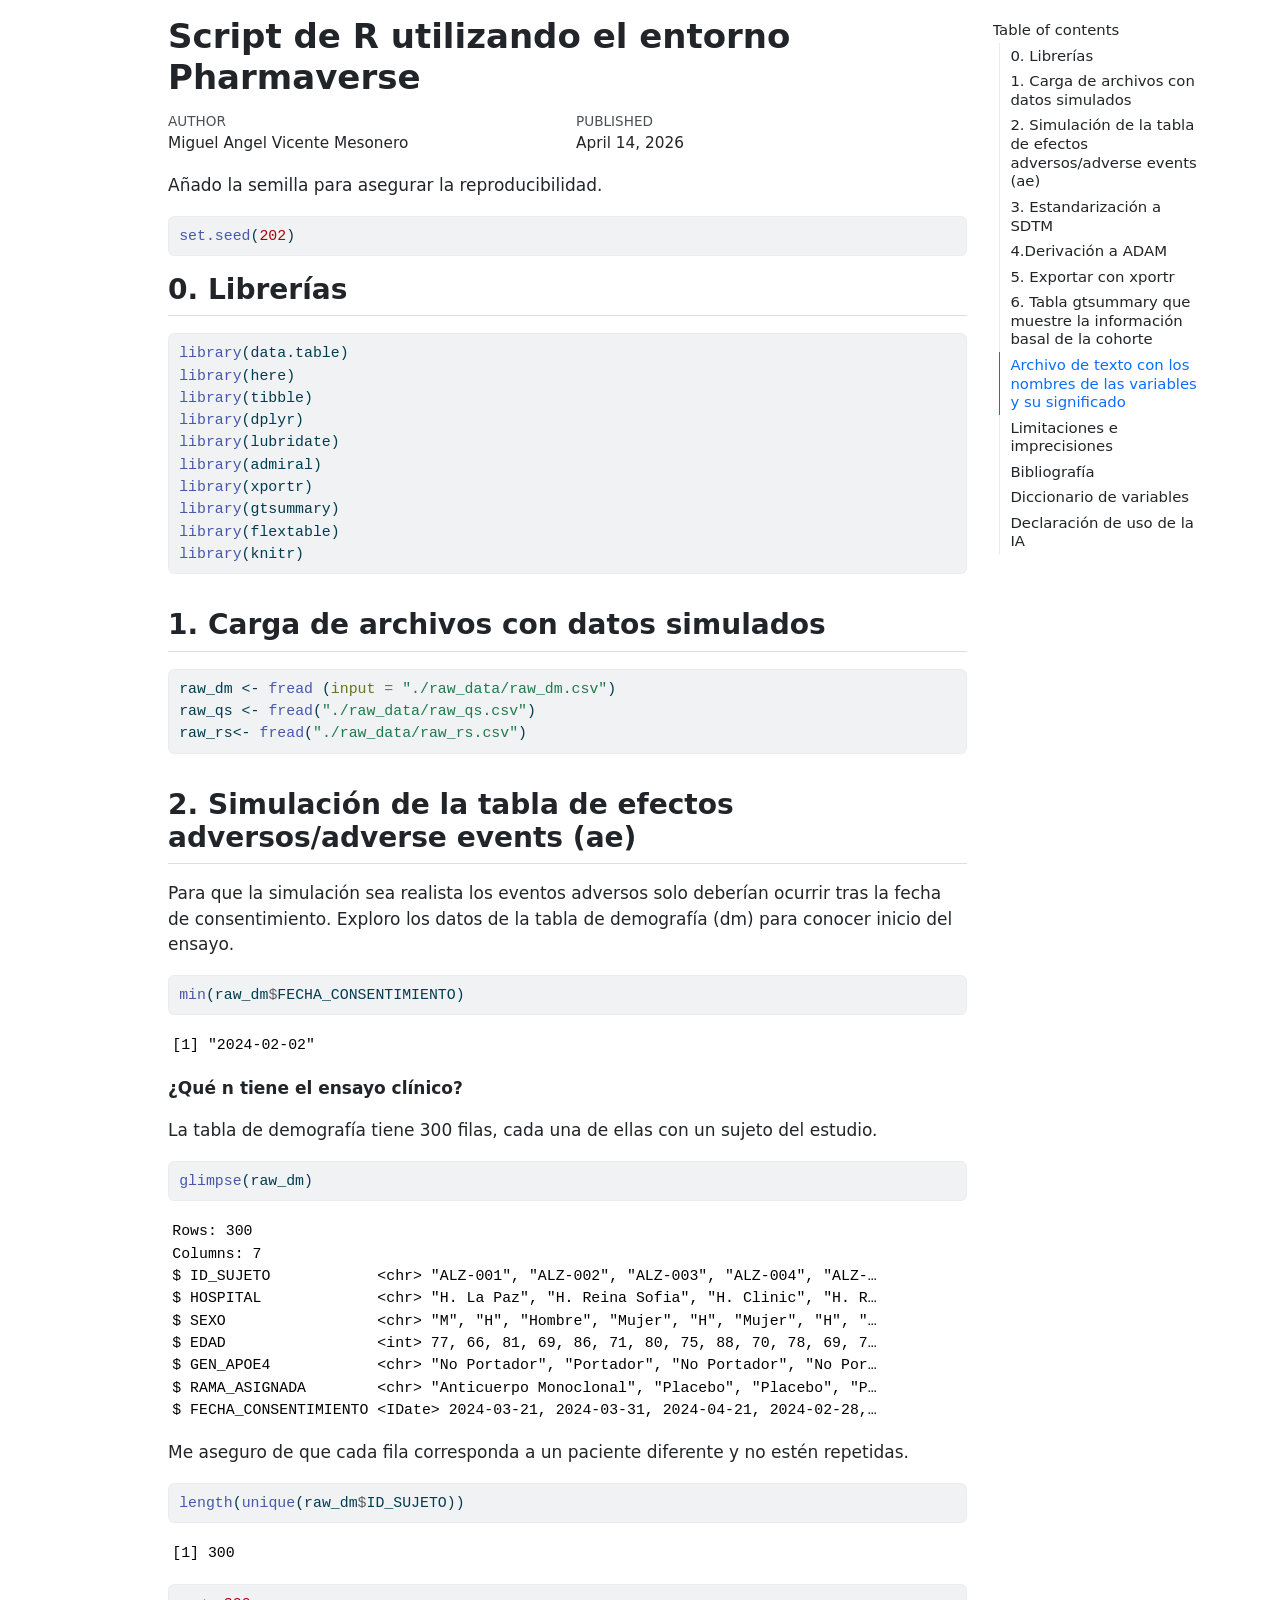
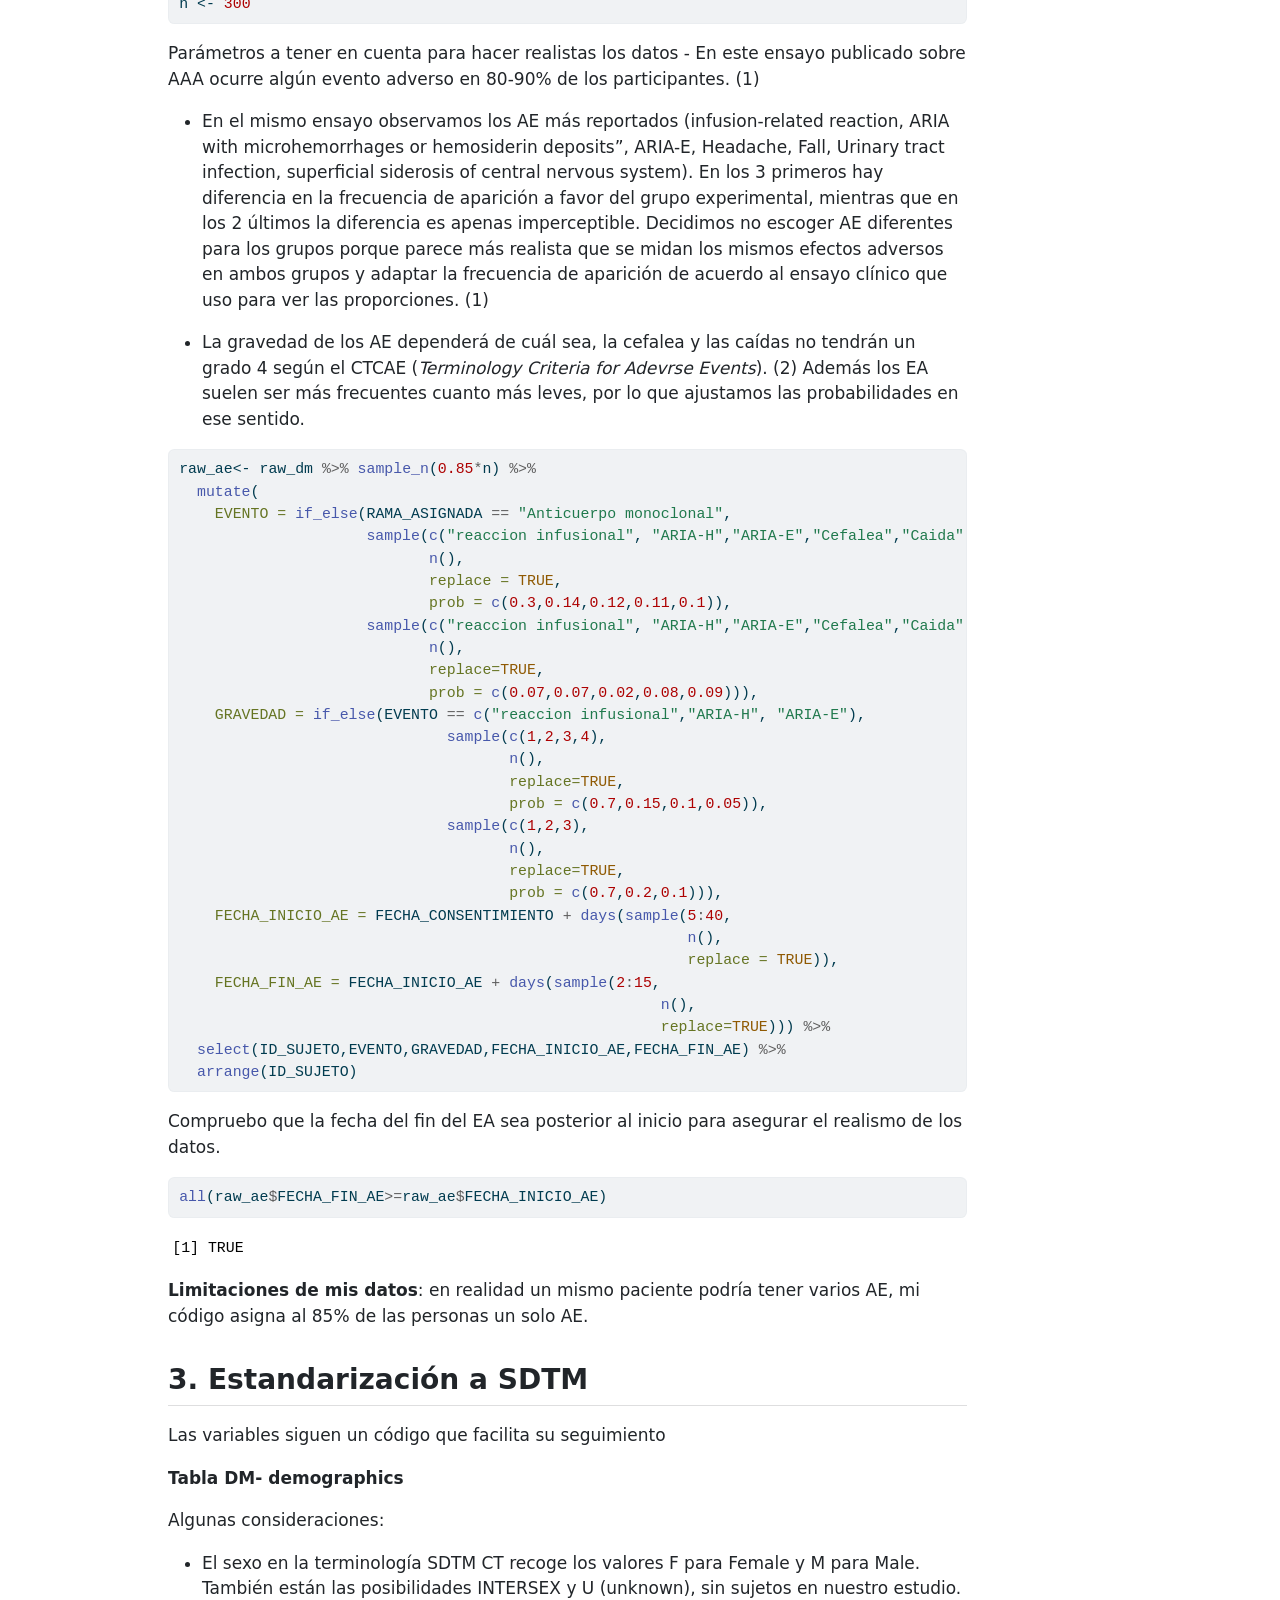
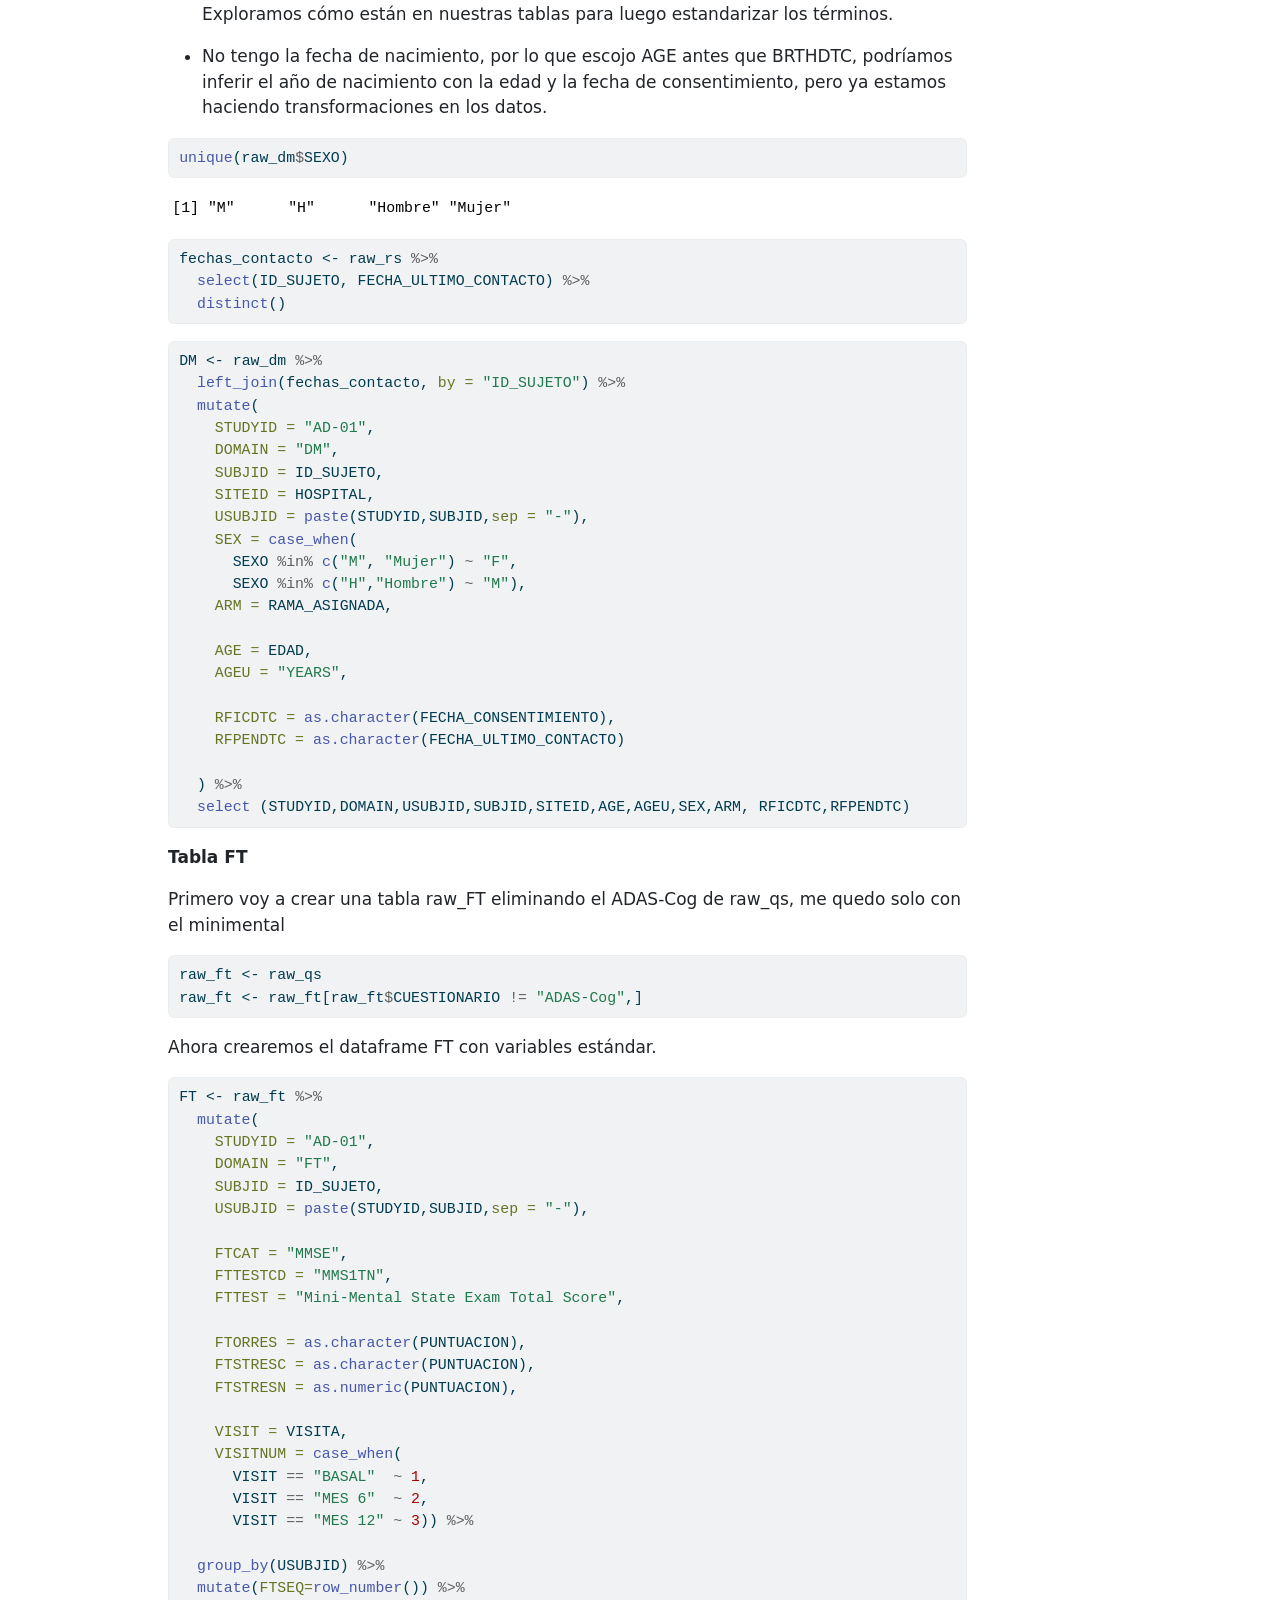
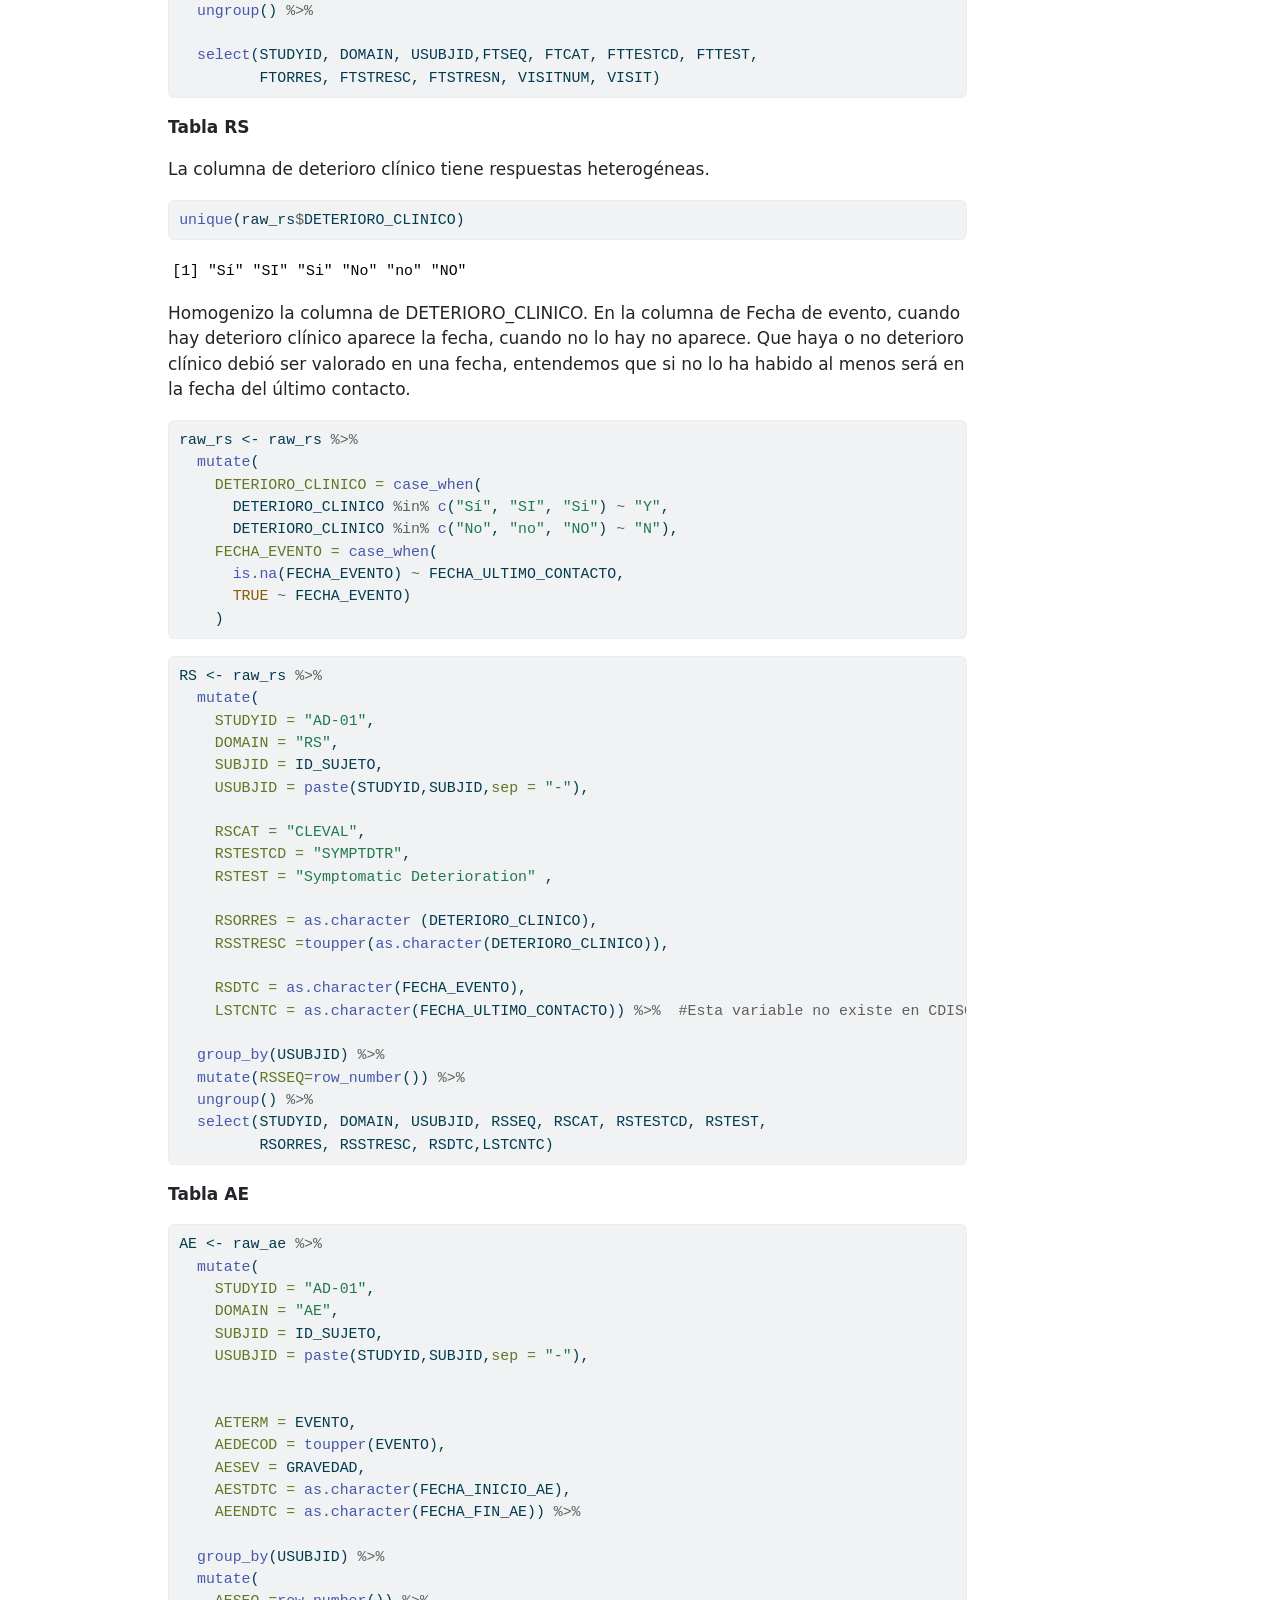
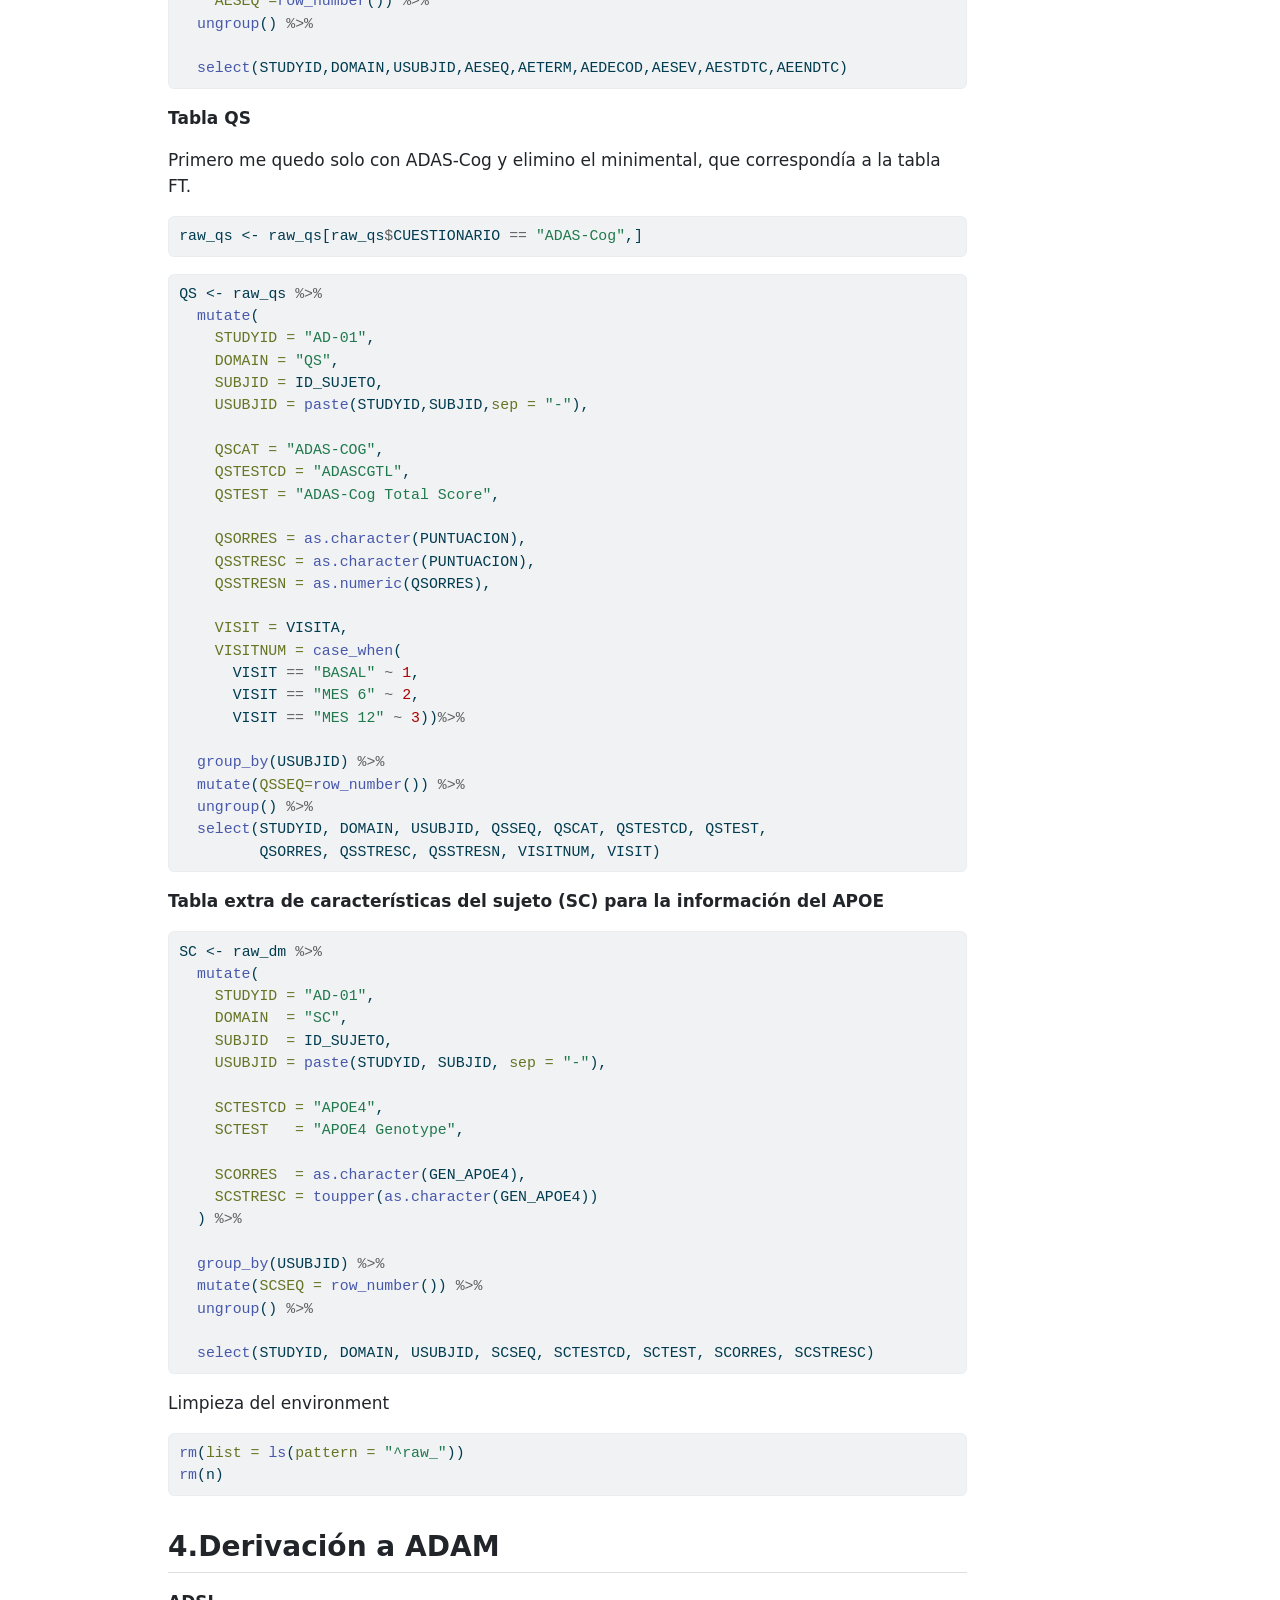
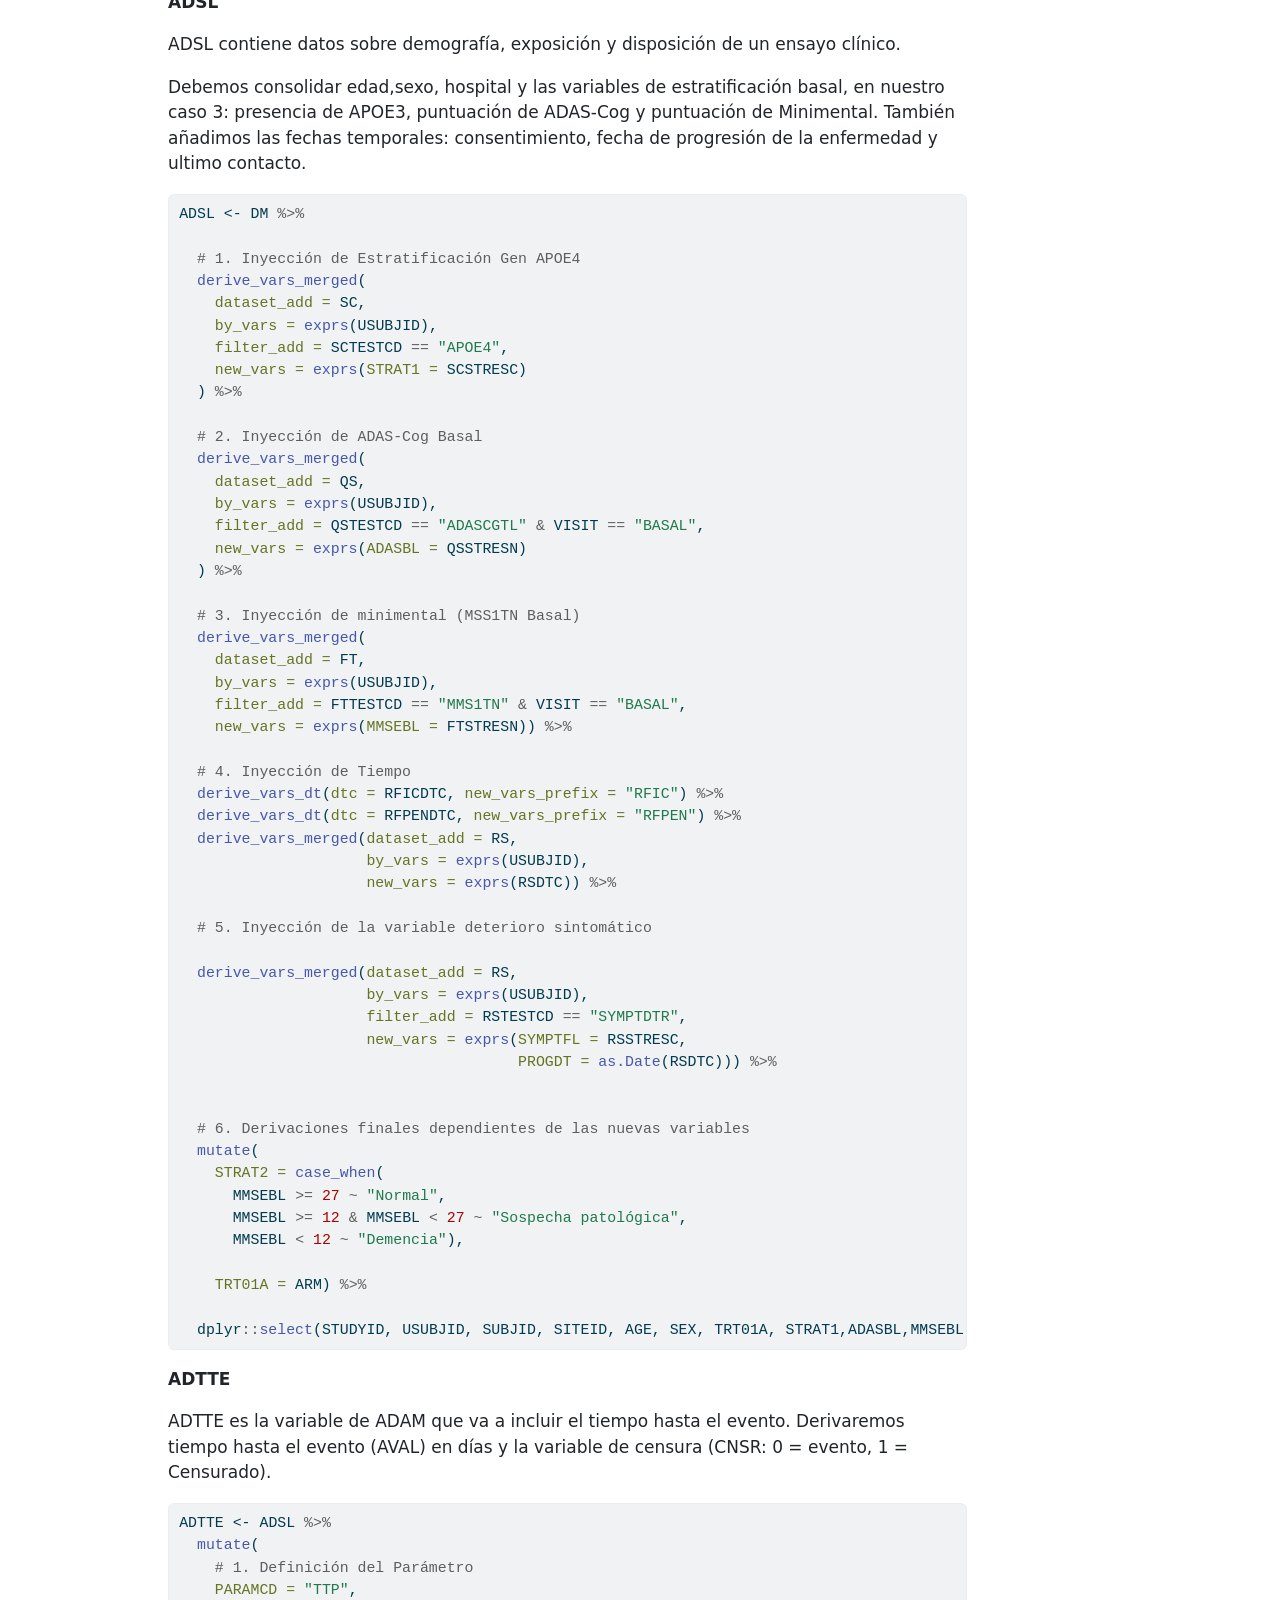
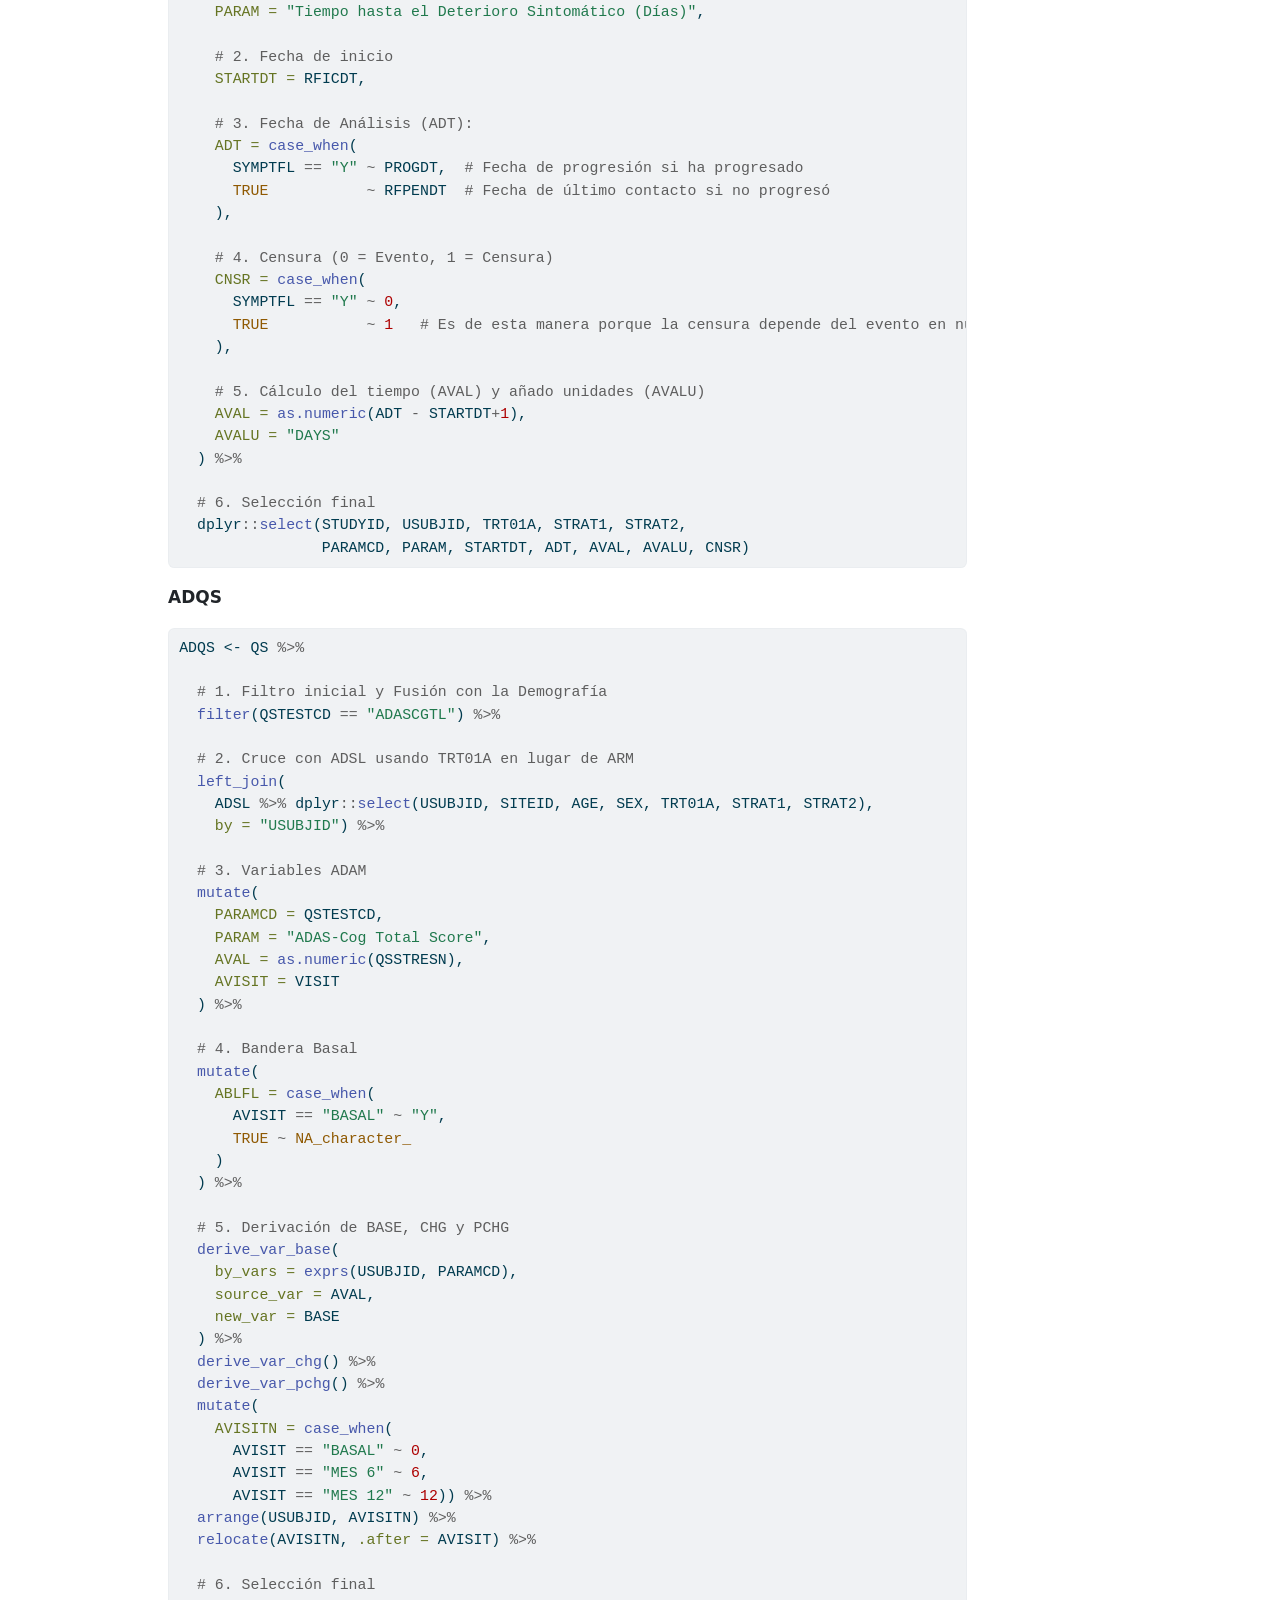
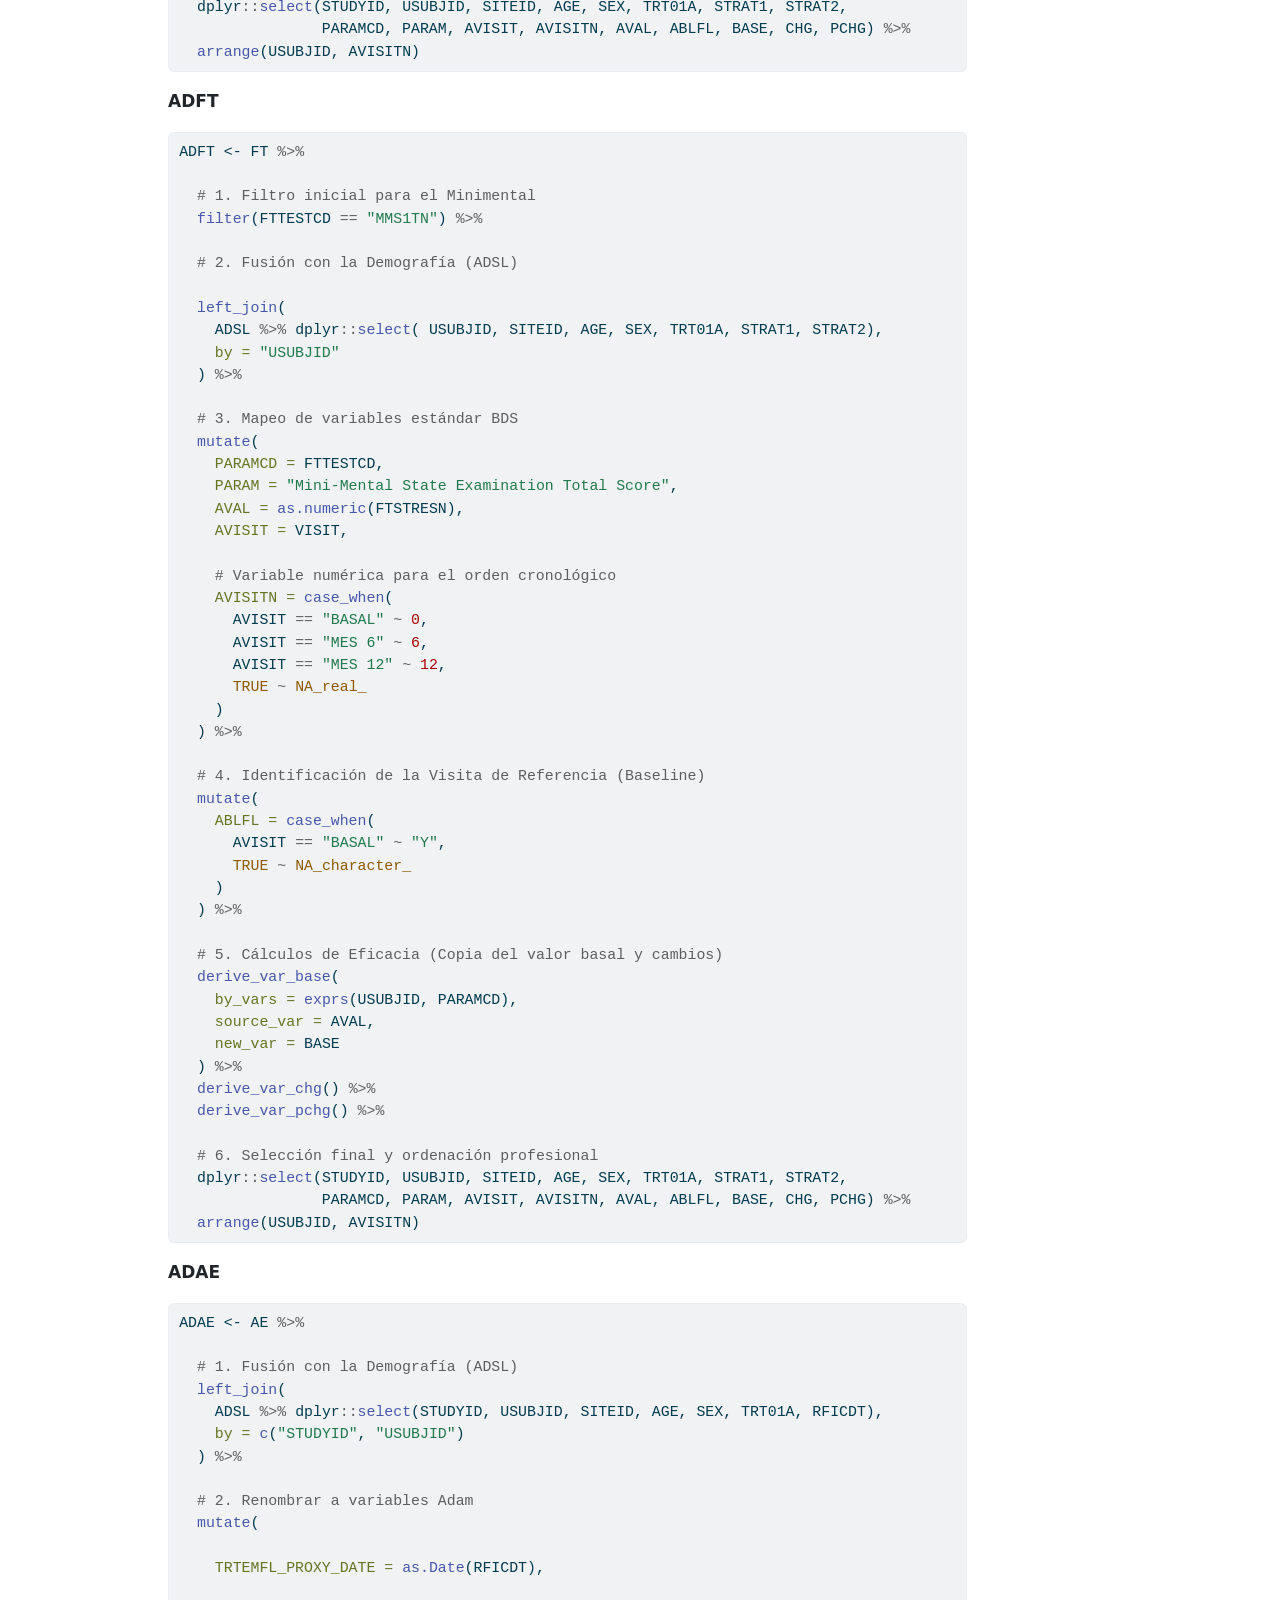
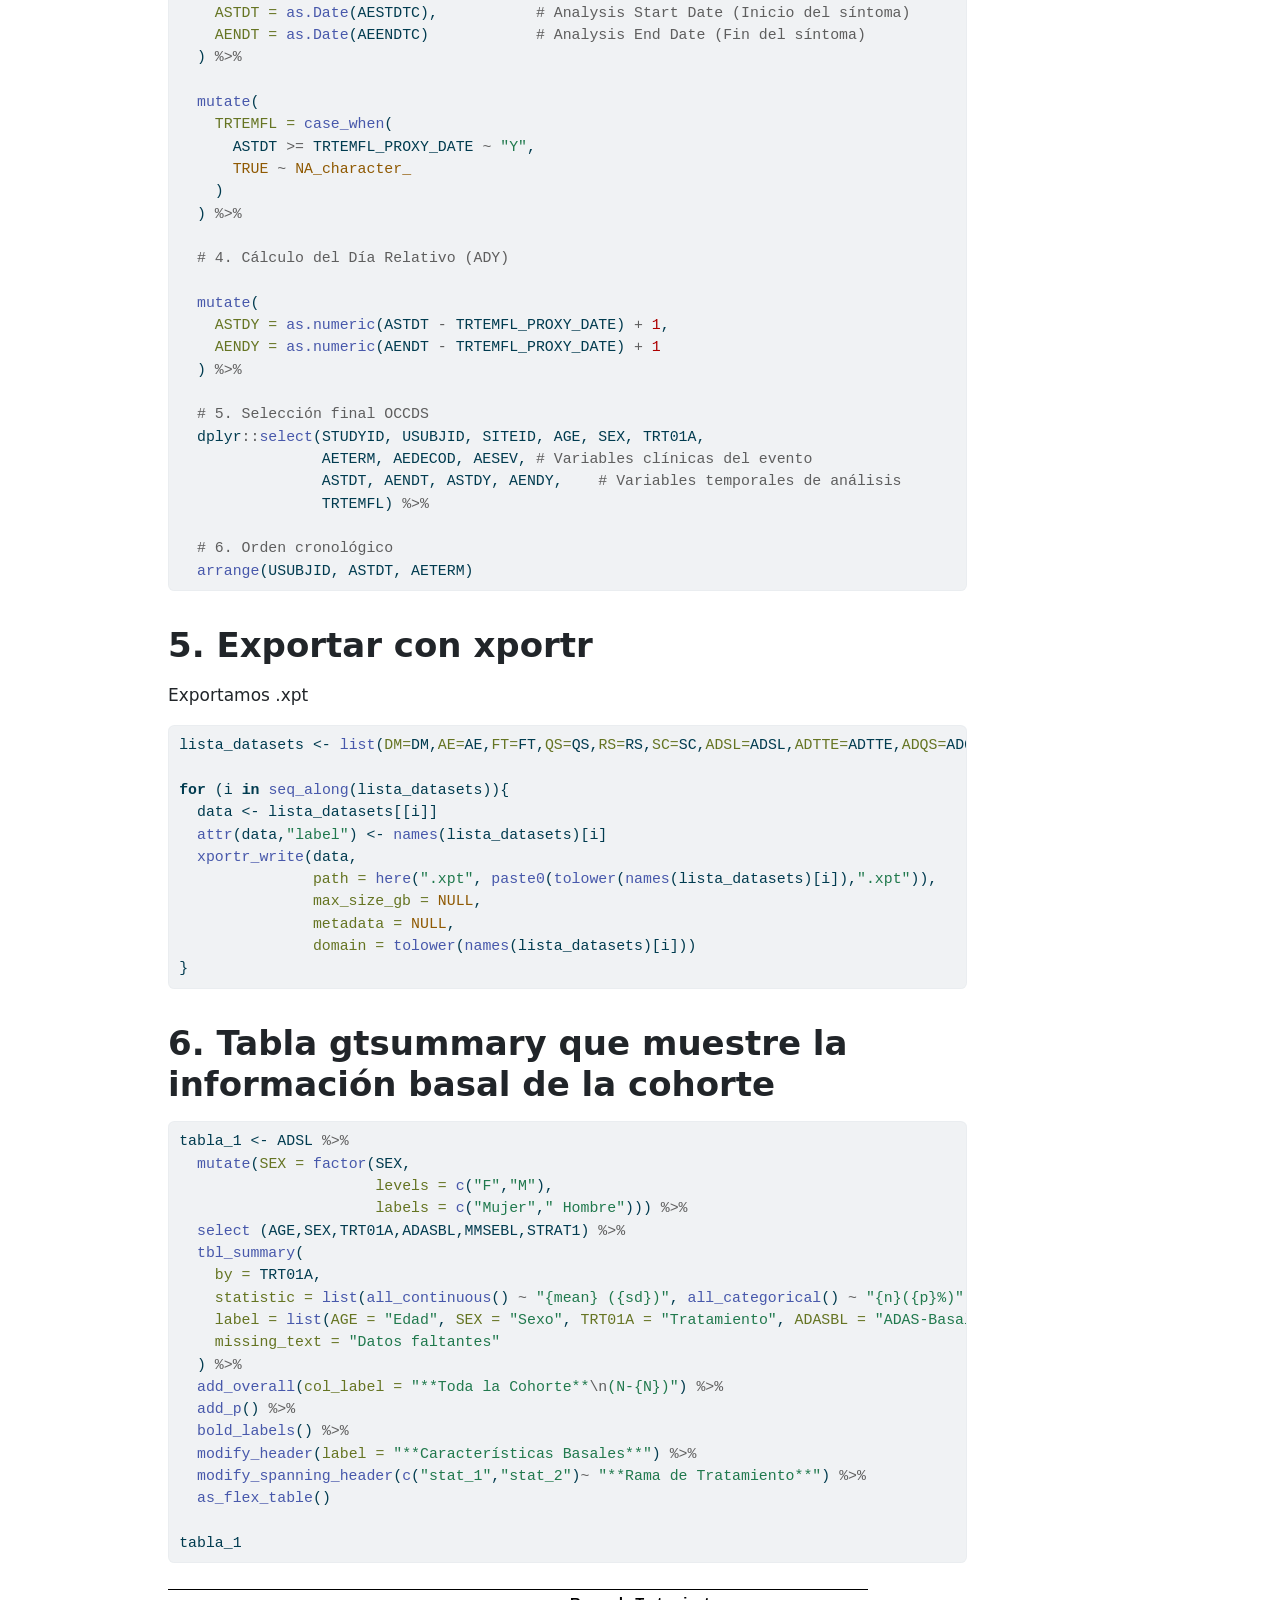
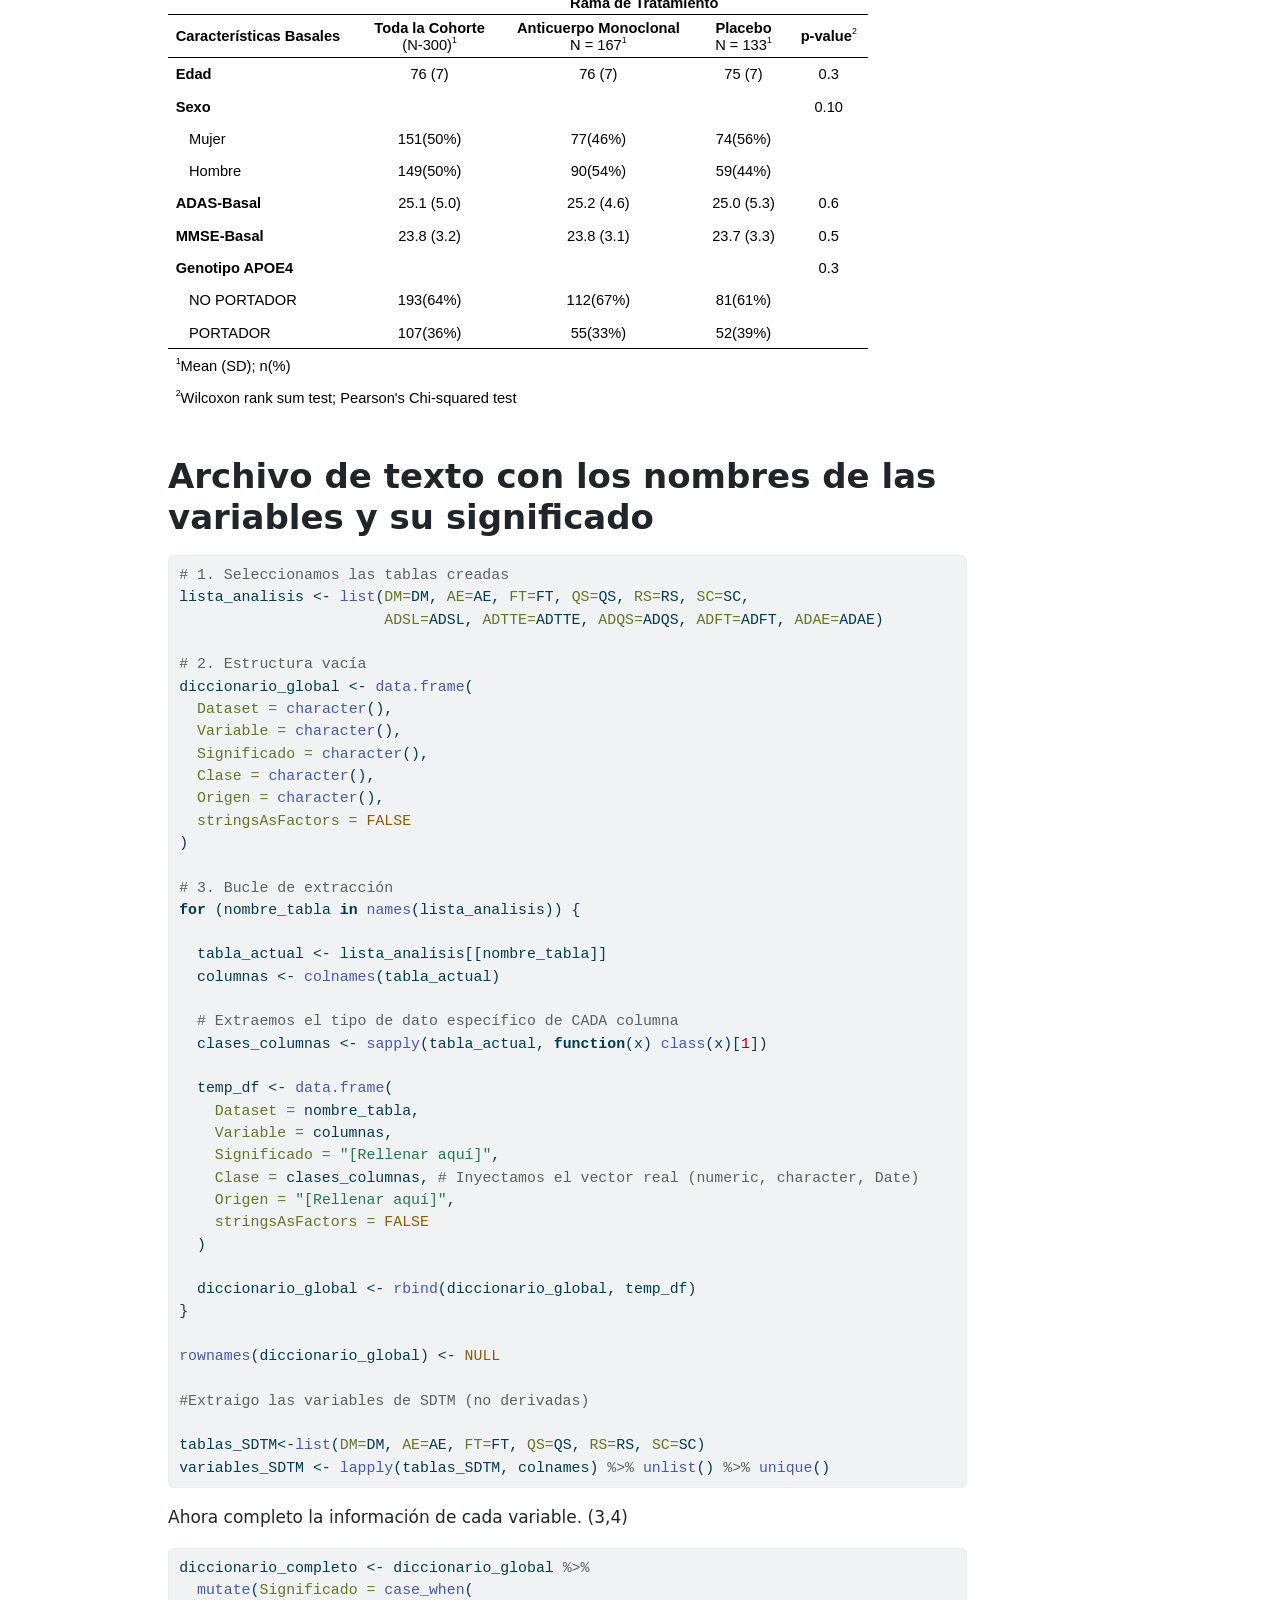
==== commit fdabc793: "Add Kaplan-Meier and Cox regression analysis to km_cox_survival, include bibliography/csl support an" ====
--- a/from_raw_to_xpt.html
+++ b/from_raw_to_xpt.html
@@ -2,7 +2,7 @@
 <html xmlns="http://www.w3.org/1999/xhtml" lang="en" xml:lang="en"><head>
 
 <meta charset="utf-8">
-<meta name="generator" content="quarto-1.4.555">
+<meta name="generator" content="quarto-1.9.37">
 
 <meta name="viewport" content="width=device-width, initial-scale=1.0, user-scalable=yes">
 
@@ -11,6 +11,9 @@
 
 <title>Script de R utilizando el entorno Pharmaverse</title>
 <style>
+/* Default styles provided by pandoc.
+** See https://pandoc.org/MANUAL.html#variables-for-html for config info.
+*/
 code{white-space: pre-wrap;}
 span.smallcaps{font-variant: small-caps;}
 div.columns{display: flex; gap: min(4vw, 1.5em);}
@@ -23,8 +26,9 @@
   vertical-align: middle;
 }
 /* CSS for syntax highlighting */
+html { -webkit-text-size-adjust: 100%; }
 pre > code.sourceCode { white-space: pre; position: relative; }
-pre > code.sourceCode > span { line-height: 1.25; }
+pre > code.sourceCode > span { display: inline-block; line-height: 1.25; }
 pre > code.sourceCode > span:empty { height: 1.2em; }
 .sourceCode { overflow: visible; }
 code.sourceCode > span { color: inherit; text-decoration: inherit; }
@@ -60,22 +64,25 @@
 
 
 <script src="from_raw_to_xpt_files/libs/clipboard/clipboard.min.js"></script>
-<script src="from_raw_to_xpt_files/libs/quarto-html/quarto.js"></script>
+<script src="from_raw_to_xpt_files/libs/quarto-html/quarto.js" type="module"></script>
+<script src="from_raw_to_xpt_files/libs/quarto-html/tabsets/tabsets.js" type="module"></script>
 <script src="from_raw_to_xpt_files/libs/quarto-html/popper.min.js"></script>
 <script src="from_raw_to_xpt_files/libs/quarto-html/tippy.umd.min.js"></script>
 <script src="from_raw_to_xpt_files/libs/quarto-html/anchor.min.js"></script>
 <link href="from_raw_to_xpt_files/libs/quarto-html/tippy.css" rel="stylesheet">
-<link href="from_raw_to_xpt_files/libs/quarto-html/quarto-syntax-highlighting.css" rel="stylesheet" id="quarto-text-highlighting-styles">
+<link href="from_raw_to_xpt_files/libs/quarto-html/quarto-syntax-highlighting-7f8f88aac4f3542376d5c11b86a4c14d.css" rel="stylesheet" id="quarto-text-highlighting-styles">
 <script src="from_raw_to_xpt_files/libs/bootstrap/bootstrap.min.js"></script>
 <link href="from_raw_to_xpt_files/libs/bootstrap/bootstrap-icons.css" rel="stylesheet">
-<link href="from_raw_to_xpt_files/libs/bootstrap/bootstrap.min.css" rel="stylesheet" id="quarto-bootstrap" data-mode="light">
+<link href="from_raw_to_xpt_files/libs/bootstrap/bootstrap-efbb37e9afcc02144ebbc7afd12a776f.min.css" rel="stylesheet" append-hash="true" id="quarto-bootstrap" data-mode="light">
 <link href="from_raw_to_xpt_files/libs/tabwid-1.1.3/tabwid.css" rel="stylesheet">
+
 <script src="from_raw_to_xpt_files/libs/tabwid-1.1.3/tabwid.js"></script>
 
 
+
 </head>
 
-<body>
+<body class="quarto-light">
 
 <div id="quarto-content" class="page-columns page-rows-contents page-layout-article">
 <div id="quarto-margin-sidebar" class="sidebar margin-sidebar">
@@ -133,12 +140,12 @@
 
 <p>Añado la semilla para asegurar la reproducibilidad.</p>
 <div class="cell">
-<div class="sourceCode cell-code" id="cb1"><pre class="sourceCode r code-with-copy"><code class="sourceCode r"><span id="cb1-1"><a href="#cb1-1" aria-hidden="true" tabindex="-1"></a><span class="fu">set.seed</span>(<span class="dv">202</span>)</span></code><button title="Copy to Clipboard" class="code-copy-button"><i class="bi"></i></button></pre></div>
+<div class="code-copy-outer-scaffold"><div class="sourceCode cell-code" id="cb1"><pre class="sourceCode r code-with-copy"><code class="sourceCode r"><span id="cb1-1"><a href="#cb1-1" aria-hidden="true" tabindex="-1"></a><span class="fu">set.seed</span>(<span class="dv">202</span>)</span></code></pre></div><button title="Copy to Clipboard" class="code-copy-button"><i class="bi"></i></button></div>
 </div>
 <section id="librerías" class="level2">
 <h2 class="anchored" data-anchor-id="librerías">0. Librerías</h2>
 <div class="cell">
-<div class="sourceCode cell-code" id="cb2"><pre class="sourceCode r code-with-copy"><code class="sourceCode r"><span id="cb2-1"><a href="#cb2-1" aria-hidden="true" tabindex="-1"></a><span class="fu">library</span>(data.table)</span>
+<div class="code-copy-outer-scaffold"><div class="sourceCode cell-code" id="cb2"><pre class="sourceCode r code-with-copy"><code class="sourceCode r"><span id="cb2-1"><a href="#cb2-1" aria-hidden="true" tabindex="-1"></a><span class="fu">library</span>(data.table)</span>
 <span id="cb2-2"><a href="#cb2-2" aria-hidden="true" tabindex="-1"></a><span class="fu">library</span>(here)</span>
 <span id="cb2-3"><a href="#cb2-3" aria-hidden="true" tabindex="-1"></a><span class="fu">library</span>(tibble)</span>
 <span id="cb2-4"><a href="#cb2-4" aria-hidden="true" tabindex="-1"></a><span class="fu">library</span>(dplyr)</span>
@@ -147,22 +154,22 @@
 <span id="cb2-7"><a href="#cb2-7" aria-hidden="true" tabindex="-1"></a><span class="fu">library</span>(xportr)</span>
 <span id="cb2-8"><a href="#cb2-8" aria-hidden="true" tabindex="-1"></a><span class="fu">library</span>(gtsummary)</span>
 <span id="cb2-9"><a href="#cb2-9" aria-hidden="true" tabindex="-1"></a><span class="fu">library</span>(flextable)</span>
-<span id="cb2-10"><a href="#cb2-10" aria-hidden="true" tabindex="-1"></a><span class="fu">library</span>(knitr)</span></code><button title="Copy to Clipboard" class="code-copy-button"><i class="bi"></i></button></pre></div>
+<span id="cb2-10"><a href="#cb2-10" aria-hidden="true" tabindex="-1"></a><span class="fu">library</span>(knitr)</span></code></pre></div><button title="Copy to Clipboard" class="code-copy-button"><i class="bi"></i></button></div>
 </div>
 </section>
 <section id="carga-de-archivos-con-datos-simulados" class="level2">
 <h2 class="anchored" data-anchor-id="carga-de-archivos-con-datos-simulados">1. Carga de archivos con datos simulados</h2>
 <div class="cell">
-<div class="sourceCode cell-code" id="cb3"><pre class="sourceCode r code-with-copy"><code class="sourceCode r"><span id="cb3-1"><a href="#cb3-1" aria-hidden="true" tabindex="-1"></a>raw_dm <span class="ot">&lt;-</span> <span class="fu">fread</span> (<span class="at">input =</span> <span class="st">"./raw_data/raw_dm.csv"</span>)</span>
+<div class="code-copy-outer-scaffold"><div class="sourceCode cell-code" id="cb3"><pre class="sourceCode r code-with-copy"><code class="sourceCode r"><span id="cb3-1"><a href="#cb3-1" aria-hidden="true" tabindex="-1"></a>raw_dm <span class="ot">&lt;-</span> <span class="fu">fread</span> (<span class="at">input =</span> <span class="st">"./raw_data/raw_dm.csv"</span>)</span>
 <span id="cb3-2"><a href="#cb3-2" aria-hidden="true" tabindex="-1"></a>raw_qs <span class="ot">&lt;-</span> <span class="fu">fread</span>(<span class="st">"./raw_data/raw_qs.csv"</span>)</span>
-<span id="cb3-3"><a href="#cb3-3" aria-hidden="true" tabindex="-1"></a>raw_rs<span class="ot">&lt;-</span> <span class="fu">fread</span>(<span class="st">"./raw_data/raw_rs.csv"</span>)</span></code><button title="Copy to Clipboard" class="code-copy-button"><i class="bi"></i></button></pre></div>
+<span id="cb3-3"><a href="#cb3-3" aria-hidden="true" tabindex="-1"></a>raw_rs<span class="ot">&lt;-</span> <span class="fu">fread</span>(<span class="st">"./raw_data/raw_rs.csv"</span>)</span></code></pre></div><button title="Copy to Clipboard" class="code-copy-button"><i class="bi"></i></button></div>
 </div>
 </section>
 <section id="simulación-de-la-tabla-de-efectos-adversosadverse-events-ae" class="level2">
 <h2 class="anchored" data-anchor-id="simulación-de-la-tabla-de-efectos-adversosadverse-events-ae">2. Simulación de la tabla de efectos adversos/adverse events (ae)</h2>
 <p>Para que la simulación sea realista los eventos adversos solo deberían ocurrir tras la fecha de consentimiento. Exploro los datos de la tabla de demografía (dm) para conocer inicio del ensayo.</p>
 <div class="cell">
-<div class="sourceCode cell-code" id="cb4"><pre class="sourceCode r code-with-copy"><code class="sourceCode r"><span id="cb4-1"><a href="#cb4-1" aria-hidden="true" tabindex="-1"></a><span class="fu">min</span>(raw_dm<span class="sc">$</span>FECHA_CONSENTIMIENTO)</span></code><button title="Copy to Clipboard" class="code-copy-button"><i class="bi"></i></button></pre></div>
+<div class="code-copy-outer-scaffold"><div class="sourceCode cell-code" id="cb4"><pre class="sourceCode r code-with-copy"><code class="sourceCode r"><span id="cb4-1"><a href="#cb4-1" aria-hidden="true" tabindex="-1"></a><span class="fu">min</span>(raw_dm<span class="sc">$</span>FECHA_CONSENTIMIENTO)</span></code></pre></div><button title="Copy to Clipboard" class="code-copy-button"><i class="bi"></i></button></div>
 <div class="cell-output cell-output-stdout">
 <pre><code>[1] "2024-02-02"</code></pre>
 </div>
@@ -170,7 +177,7 @@
 <p><strong>¿Qué n tiene el ensayo clínico?</strong></p>
 <p>La tabla de demografía tiene 300 filas, cada una de ellas con un sujeto del estudio.</p>
 <div class="cell">
-<div class="sourceCode cell-code" id="cb6"><pre class="sourceCode r code-with-copy"><code class="sourceCode r"><span id="cb6-1"><a href="#cb6-1" aria-hidden="true" tabindex="-1"></a><span class="fu">glimpse</span>(raw_dm)</span></code><button title="Copy to Clipboard" class="code-copy-button"><i class="bi"></i></button></pre></div>
+<div class="code-copy-outer-scaffold"><div class="sourceCode cell-code" id="cb6"><pre class="sourceCode r code-with-copy"><code class="sourceCode r"><span id="cb6-1"><a href="#cb6-1" aria-hidden="true" tabindex="-1"></a><span class="fu">glimpse</span>(raw_dm)</span></code></pre></div><button title="Copy to Clipboard" class="code-copy-button"><i class="bi"></i></button></div>
 <div class="cell-output cell-output-stdout">
 <pre><code>Rows: 300
 Columns: 7
@@ -185,13 +192,13 @@
 </div>
 <p>Me aseguro de que cada fila corresponda a un paciente diferente y no estén repetidas.</p>
 <div class="cell">
-<div class="sourceCode cell-code" id="cb8"><pre class="sourceCode r code-with-copy"><code class="sourceCode r"><span id="cb8-1"><a href="#cb8-1" aria-hidden="true" tabindex="-1"></a><span class="fu">length</span>(<span class="fu">unique</span>(raw_dm<span class="sc">$</span>ID_SUJETO))</span></code><button title="Copy to Clipboard" class="code-copy-button"><i class="bi"></i></button></pre></div>
+<div class="code-copy-outer-scaffold"><div class="sourceCode cell-code" id="cb8"><pre class="sourceCode r code-with-copy"><code class="sourceCode r"><span id="cb8-1"><a href="#cb8-1" aria-hidden="true" tabindex="-1"></a><span class="fu">length</span>(<span class="fu">unique</span>(raw_dm<span class="sc">$</span>ID_SUJETO))</span></code></pre></div><button title="Copy to Clipboard" class="code-copy-button"><i class="bi"></i></button></div>
 <div class="cell-output cell-output-stdout">
 <pre><code>[1] 300</code></pre>
 </div>
 </div>
 <div class="cell">
-<div class="sourceCode cell-code" id="cb10"><pre class="sourceCode r code-with-copy"><code class="sourceCode r"><span id="cb10-1"><a href="#cb10-1" aria-hidden="true" tabindex="-1"></a>n <span class="ot">&lt;-</span> <span class="dv">300</span></span></code><button title="Copy to Clipboard" class="code-copy-button"><i class="bi"></i></button></pre></div>
+<div class="code-copy-outer-scaffold"><div class="sourceCode cell-code" id="cb10"><pre class="sourceCode r code-with-copy"><code class="sourceCode r"><span id="cb10-1"><a href="#cb10-1" aria-hidden="true" tabindex="-1"></a>n <span class="ot">&lt;-</span> <span class="dv">300</span></span></code></pre></div><button title="Copy to Clipboard" class="code-copy-button"><i class="bi"></i></button></div>
 </div>
 <p>Parámetros a tener en cuenta para hacer realistas los datos - En este ensayo publicado sobre AAA ocurre algún evento adverso en 80-90% de los participantes. (1)</p>
 <ul>
@@ -199,7 +206,7 @@
 <li><p>La gravedad de los AE dependerá de cuál sea, la cefalea y las caídas no tendrán un grado 4 según el CTCAE (<em>Terminology Criteria for Adevrse Events</em>). (2) Además los EA suelen ser más frecuentes cuanto más leves, por lo que ajustamos las probabilidades en ese sentido.</p></li>
 </ul>
 <div class="cell">
-<div class="sourceCode cell-code" id="cb11"><pre class="sourceCode r code-with-copy"><code class="sourceCode r"><span id="cb11-1"><a href="#cb11-1" aria-hidden="true" tabindex="-1"></a>raw_ae<span class="ot">&lt;-</span> raw_dm <span class="sc">%&gt;%</span> <span class="fu">sample_n</span>(<span class="fl">0.85</span><span class="sc">*</span>n) <span class="sc">%&gt;%</span> </span>
+<div class="code-copy-outer-scaffold"><div class="sourceCode cell-code" id="cb11"><pre class="sourceCode r code-with-copy"><code class="sourceCode r"><span id="cb11-1"><a href="#cb11-1" aria-hidden="true" tabindex="-1"></a>raw_ae<span class="ot">&lt;-</span> raw_dm <span class="sc">%&gt;%</span> <span class="fu">sample_n</span>(<span class="fl">0.85</span><span class="sc">*</span>n) <span class="sc">%&gt;%</span> </span>
 <span id="cb11-2"><a href="#cb11-2" aria-hidden="true" tabindex="-1"></a>  <span class="fu">mutate</span>(</span>
 <span id="cb11-3"><a href="#cb11-3" aria-hidden="true" tabindex="-1"></a>    <span class="at">EVENTO =</span> <span class="fu">if_else</span>(RAMA_ASIGNADA <span class="sc">==</span> <span class="st">"Anticuerpo monoclonal"</span>,</span>
 <span id="cb11-4"><a href="#cb11-4" aria-hidden="true" tabindex="-1"></a>                     <span class="fu">sample</span>(<span class="fu">c</span>(<span class="st">"reaccion infusional"</span>, <span class="st">"ARIA-H"</span>,<span class="st">"ARIA-E"</span>,<span class="st">"Cefalea"</span>,<span class="st">"Caida"</span>),</span>
@@ -226,11 +233,11 @@
 <span id="cb11-25"><a href="#cb11-25" aria-hidden="true" tabindex="-1"></a>                                                      <span class="fu">n</span>(),</span>
 <span id="cb11-26"><a href="#cb11-26" aria-hidden="true" tabindex="-1"></a>                                                      <span class="at">replace=</span><span class="cn">TRUE</span>))) <span class="sc">%&gt;%</span> </span>
 <span id="cb11-27"><a href="#cb11-27" aria-hidden="true" tabindex="-1"></a>  <span class="fu">select</span>(ID_SUJETO,EVENTO,GRAVEDAD,FECHA_INICIO_AE,FECHA_FIN_AE) <span class="sc">%&gt;%</span> </span>
-<span id="cb11-28"><a href="#cb11-28" aria-hidden="true" tabindex="-1"></a>  <span class="fu">arrange</span>(ID_SUJETO)</span></code><button title="Copy to Clipboard" class="code-copy-button"><i class="bi"></i></button></pre></div>
+<span id="cb11-28"><a href="#cb11-28" aria-hidden="true" tabindex="-1"></a>  <span class="fu">arrange</span>(ID_SUJETO)</span></code></pre></div><button title="Copy to Clipboard" class="code-copy-button"><i class="bi"></i></button></div>
 </div>
 <p>Compruebo que la fecha del fin del EA sea posterior al inicio para asegurar el realismo de los datos.</p>
 <div class="cell">
-<div class="sourceCode cell-code" id="cb12"><pre class="sourceCode r code-with-copy"><code class="sourceCode r"><span id="cb12-1"><a href="#cb12-1" aria-hidden="true" tabindex="-1"></a><span class="fu">all</span>(raw_ae<span class="sc">$</span>FECHA_FIN_AE<span class="sc">&gt;=</span>raw_ae<span class="sc">$</span>FECHA_INICIO_AE)</span></code><button title="Copy to Clipboard" class="code-copy-button"><i class="bi"></i></button></pre></div>
+<div class="code-copy-outer-scaffold"><div class="sourceCode cell-code" id="cb12"><pre class="sourceCode r code-with-copy"><code class="sourceCode r"><span id="cb12-1"><a href="#cb12-1" aria-hidden="true" tabindex="-1"></a><span class="fu">all</span>(raw_ae<span class="sc">$</span>FECHA_FIN_AE<span class="sc">&gt;=</span>raw_ae<span class="sc">$</span>FECHA_INICIO_AE)</span></code></pre></div><button title="Copy to Clipboard" class="code-copy-button"><i class="bi"></i></button></div>
 <div class="cell-output cell-output-stdout">
 <pre><code>[1] TRUE</code></pre>
 </div>
@@ -247,18 +254,18 @@
 <li><p>No tengo la fecha de nacimiento, por lo que escojo AGE antes que BRTHDTC, podríamos inferir el año de nacimiento con la edad y la fecha de consentimiento, pero ya estamos haciendo transformaciones en los datos.</p></li>
 </ul>
 <div class="cell">
-<div class="sourceCode cell-code" id="cb14"><pre class="sourceCode r code-with-copy"><code class="sourceCode r"><span id="cb14-1"><a href="#cb14-1" aria-hidden="true" tabindex="-1"></a><span class="fu">unique</span>(raw_dm<span class="sc">$</span>SEXO)</span></code><button title="Copy to Clipboard" class="code-copy-button"><i class="bi"></i></button></pre></div>
+<div class="code-copy-outer-scaffold"><div class="sourceCode cell-code" id="cb14"><pre class="sourceCode r code-with-copy"><code class="sourceCode r"><span id="cb14-1"><a href="#cb14-1" aria-hidden="true" tabindex="-1"></a><span class="fu">unique</span>(raw_dm<span class="sc">$</span>SEXO)</span></code></pre></div><button title="Copy to Clipboard" class="code-copy-button"><i class="bi"></i></button></div>
 <div class="cell-output cell-output-stdout">
 <pre><code>[1] "M"      "H"      "Hombre" "Mujer" </code></pre>
 </div>
 </div>
 <div class="cell">
-<div class="sourceCode cell-code" id="cb16"><pre class="sourceCode r code-with-copy"><code class="sourceCode r"><span id="cb16-1"><a href="#cb16-1" aria-hidden="true" tabindex="-1"></a>fechas_contacto <span class="ot">&lt;-</span> raw_rs <span class="sc">%&gt;%</span></span>
+<div class="code-copy-outer-scaffold"><div class="sourceCode cell-code" id="cb16"><pre class="sourceCode r code-with-copy"><code class="sourceCode r"><span id="cb16-1"><a href="#cb16-1" aria-hidden="true" tabindex="-1"></a>fechas_contacto <span class="ot">&lt;-</span> raw_rs <span class="sc">%&gt;%</span></span>
 <span id="cb16-2"><a href="#cb16-2" aria-hidden="true" tabindex="-1"></a>  <span class="fu">select</span>(ID_SUJETO, FECHA_ULTIMO_CONTACTO) <span class="sc">%&gt;%</span></span>
-<span id="cb16-3"><a href="#cb16-3" aria-hidden="true" tabindex="-1"></a>  <span class="fu">distinct</span>()</span></code><button title="Copy to Clipboard" class="code-copy-button"><i class="bi"></i></button></pre></div>
-</div>
-<div class="cell">
-<div class="sourceCode cell-code" id="cb17"><pre class="sourceCode r code-with-copy"><code class="sourceCode r"><span id="cb17-1"><a href="#cb17-1" aria-hidden="true" tabindex="-1"></a>DM <span class="ot">&lt;-</span> raw_dm <span class="sc">%&gt;%</span> </span>
+<span id="cb16-3"><a href="#cb16-3" aria-hidden="true" tabindex="-1"></a>  <span class="fu">distinct</span>()</span></code></pre></div><button title="Copy to Clipboard" class="code-copy-button"><i class="bi"></i></button></div>
+</div>
+<div class="cell">
+<div class="code-copy-outer-scaffold"><div class="sourceCode cell-code" id="cb17"><pre class="sourceCode r code-with-copy"><code class="sourceCode r"><span id="cb17-1"><a href="#cb17-1" aria-hidden="true" tabindex="-1"></a>DM <span class="ot">&lt;-</span> raw_dm <span class="sc">%&gt;%</span> </span>
 <span id="cb17-2"><a href="#cb17-2" aria-hidden="true" tabindex="-1"></a>  <span class="fu">left_join</span>(fechas_contacto, <span class="at">by =</span> <span class="st">"ID_SUJETO"</span>) <span class="sc">%&gt;%</span> </span>
 <span id="cb17-3"><a href="#cb17-3" aria-hidden="true" tabindex="-1"></a>  <span class="fu">mutate</span>(</span>
 <span id="cb17-4"><a href="#cb17-4" aria-hidden="true" tabindex="-1"></a>    <span class="at">STUDYID =</span> <span class="st">"AD-01"</span>,</span>
@@ -278,17 +285,17 @@
 <span id="cb17-18"><a href="#cb17-18" aria-hidden="true" tabindex="-1"></a>    <span class="at">RFPENDTC =</span> <span class="fu">as.character</span>(FECHA_ULTIMO_CONTACTO)</span>
 <span id="cb17-19"><a href="#cb17-19" aria-hidden="true" tabindex="-1"></a></span>
 <span id="cb17-20"><a href="#cb17-20" aria-hidden="true" tabindex="-1"></a>  ) <span class="sc">%&gt;%</span> </span>
-<span id="cb17-21"><a href="#cb17-21" aria-hidden="true" tabindex="-1"></a>  <span class="fu">select</span> (STUDYID,DOMAIN,USUBJID,SUBJID,SITEID,AGE,AGEU,SEX,ARM, RFICDTC,RFPENDTC)</span></code><button title="Copy to Clipboard" class="code-copy-button"><i class="bi"></i></button></pre></div>
+<span id="cb17-21"><a href="#cb17-21" aria-hidden="true" tabindex="-1"></a>  <span class="fu">select</span> (STUDYID,DOMAIN,USUBJID,SUBJID,SITEID,AGE,AGEU,SEX,ARM, RFICDTC,RFPENDTC)</span></code></pre></div><button title="Copy to Clipboard" class="code-copy-button"><i class="bi"></i></button></div>
 </div>
 <p><strong>Tabla FT</strong></p>
 <p>Primero voy a crear una tabla raw_FT eliminando el ADAS-Cog de raw_qs, me quedo solo con el minimental</p>
 <div class="cell">
-<div class="sourceCode cell-code" id="cb18"><pre class="sourceCode r code-with-copy"><code class="sourceCode r"><span id="cb18-1"><a href="#cb18-1" aria-hidden="true" tabindex="-1"></a>raw_ft <span class="ot">&lt;-</span> raw_qs</span>
-<span id="cb18-2"><a href="#cb18-2" aria-hidden="true" tabindex="-1"></a>raw_ft <span class="ot">&lt;-</span> raw_ft[raw_ft<span class="sc">$</span>CUESTIONARIO <span class="sc">!=</span> <span class="st">"ADAS-Cog"</span>,]</span></code><button title="Copy to Clipboard" class="code-copy-button"><i class="bi"></i></button></pre></div>
+<div class="code-copy-outer-scaffold"><div class="sourceCode cell-code" id="cb18"><pre class="sourceCode r code-with-copy"><code class="sourceCode r"><span id="cb18-1"><a href="#cb18-1" aria-hidden="true" tabindex="-1"></a>raw_ft <span class="ot">&lt;-</span> raw_qs</span>
+<span id="cb18-2"><a href="#cb18-2" aria-hidden="true" tabindex="-1"></a>raw_ft <span class="ot">&lt;-</span> raw_ft[raw_ft<span class="sc">$</span>CUESTIONARIO <span class="sc">!=</span> <span class="st">"ADAS-Cog"</span>,]</span></code></pre></div><button title="Copy to Clipboard" class="code-copy-button"><i class="bi"></i></button></div>
 </div>
 <p>Ahora crearemos el dataframe FT con variables estándar.</p>
 <div class="cell">
-<div class="sourceCode cell-code" id="cb19"><pre class="sourceCode r code-with-copy"><code class="sourceCode r"><span id="cb19-1"><a href="#cb19-1" aria-hidden="true" tabindex="-1"></a>FT <span class="ot">&lt;-</span> raw_ft <span class="sc">%&gt;%</span> </span>
+<div class="code-copy-outer-scaffold"><div class="sourceCode cell-code" id="cb19"><pre class="sourceCode r code-with-copy"><code class="sourceCode r"><span id="cb19-1"><a href="#cb19-1" aria-hidden="true" tabindex="-1"></a>FT <span class="ot">&lt;-</span> raw_ft <span class="sc">%&gt;%</span> </span>
 <span id="cb19-2"><a href="#cb19-2" aria-hidden="true" tabindex="-1"></a>  <span class="fu">mutate</span>(</span>
 <span id="cb19-3"><a href="#cb19-3" aria-hidden="true" tabindex="-1"></a>    <span class="at">STUDYID =</span> <span class="st">"AD-01"</span>,</span>
 <span id="cb19-4"><a href="#cb19-4" aria-hidden="true" tabindex="-1"></a>    <span class="at">DOMAIN =</span> <span class="st">"FT"</span>,</span>
@@ -314,19 +321,19 @@
 <span id="cb19-24"><a href="#cb19-24" aria-hidden="true" tabindex="-1"></a>  <span class="fu">ungroup</span>() <span class="sc">%&gt;%</span> </span>
 <span id="cb19-25"><a href="#cb19-25" aria-hidden="true" tabindex="-1"></a>  </span>
 <span id="cb19-26"><a href="#cb19-26" aria-hidden="true" tabindex="-1"></a>  <span class="fu">select</span>(STUDYID, DOMAIN, USUBJID,FTSEQ, FTCAT, FTTESTCD, FTTEST, </span>
-<span id="cb19-27"><a href="#cb19-27" aria-hidden="true" tabindex="-1"></a>         FTORRES, FTSTRESC, FTSTRESN, VISITNUM, VISIT)</span></code><button title="Copy to Clipboard" class="code-copy-button"><i class="bi"></i></button></pre></div>
+<span id="cb19-27"><a href="#cb19-27" aria-hidden="true" tabindex="-1"></a>         FTORRES, FTSTRESC, FTSTRESN, VISITNUM, VISIT)</span></code></pre></div><button title="Copy to Clipboard" class="code-copy-button"><i class="bi"></i></button></div>
 </div>
 <p><strong>Tabla RS</strong></p>
 <p>La columna de deterioro clínico tiene respuestas heterogéneas.</p>
 <div class="cell">
-<div class="sourceCode cell-code" id="cb20"><pre class="sourceCode r code-with-copy"><code class="sourceCode r"><span id="cb20-1"><a href="#cb20-1" aria-hidden="true" tabindex="-1"></a><span class="fu">unique</span>(raw_rs<span class="sc">$</span>DETERIORO_CLINICO)</span></code><button title="Copy to Clipboard" class="code-copy-button"><i class="bi"></i></button></pre></div>
+<div class="code-copy-outer-scaffold"><div class="sourceCode cell-code" id="cb20"><pre class="sourceCode r code-with-copy"><code class="sourceCode r"><span id="cb20-1"><a href="#cb20-1" aria-hidden="true" tabindex="-1"></a><span class="fu">unique</span>(raw_rs<span class="sc">$</span>DETERIORO_CLINICO)</span></code></pre></div><button title="Copy to Clipboard" class="code-copy-button"><i class="bi"></i></button></div>
 <div class="cell-output cell-output-stdout">
 <pre><code>[1] "Sí" "SI" "Si" "No" "no" "NO"</code></pre>
 </div>
 </div>
 <p>Homogenizo la columna de DETERIORO_CLINICO. En la columna de Fecha de evento, cuando hay deterioro clínico aparece la fecha, cuando no lo hay no aparece. Que haya o no deterioro clínico debió ser valorado en una fecha, entendemos que si no lo ha habido al menos será en la fecha del último contacto.</p>
 <div class="cell">
-<div class="sourceCode cell-code" id="cb22"><pre class="sourceCode r code-with-copy"><code class="sourceCode r"><span id="cb22-1"><a href="#cb22-1" aria-hidden="true" tabindex="-1"></a>raw_rs <span class="ot">&lt;-</span> raw_rs <span class="sc">%&gt;%</span> </span>
+<div class="code-copy-outer-scaffold"><div class="sourceCode cell-code" id="cb22"><pre class="sourceCode r code-with-copy"><code class="sourceCode r"><span id="cb22-1"><a href="#cb22-1" aria-hidden="true" tabindex="-1"></a>raw_rs <span class="ot">&lt;-</span> raw_rs <span class="sc">%&gt;%</span> </span>
 <span id="cb22-2"><a href="#cb22-2" aria-hidden="true" tabindex="-1"></a>  <span class="fu">mutate</span>(</span>
 <span id="cb22-3"><a href="#cb22-3" aria-hidden="true" tabindex="-1"></a>    <span class="at">DETERIORO_CLINICO =</span> <span class="fu">case_when</span>(</span>
 <span id="cb22-4"><a href="#cb22-4" aria-hidden="true" tabindex="-1"></a>      DETERIORO_CLINICO <span class="sc">%in%</span> <span class="fu">c</span>(<span class="st">"Sí"</span>, <span class="st">"SI"</span>, <span class="st">"Si"</span>) <span class="sc">~</span> <span class="st">"Y"</span>,</span>
@@ -334,10 +341,10 @@
 <span id="cb22-6"><a href="#cb22-6" aria-hidden="true" tabindex="-1"></a>    <span class="at">FECHA_EVENTO =</span> <span class="fu">case_when</span>(</span>
 <span id="cb22-7"><a href="#cb22-7" aria-hidden="true" tabindex="-1"></a>      <span class="fu">is.na</span>(FECHA_EVENTO) <span class="sc">~</span> FECHA_ULTIMO_CONTACTO,</span>
 <span id="cb22-8"><a href="#cb22-8" aria-hidden="true" tabindex="-1"></a>      <span class="cn">TRUE</span> <span class="sc">~</span> FECHA_EVENTO)</span>
-<span id="cb22-9"><a href="#cb22-9" aria-hidden="true" tabindex="-1"></a>    )</span></code><button title="Copy to Clipboard" class="code-copy-button"><i class="bi"></i></button></pre></div>
-</div>
-<div class="cell">
-<div class="sourceCode cell-code" id="cb23"><pre class="sourceCode r code-with-copy"><code class="sourceCode r"><span id="cb23-1"><a href="#cb23-1" aria-hidden="true" tabindex="-1"></a>RS <span class="ot">&lt;-</span> raw_rs <span class="sc">%&gt;%</span> </span>
+<span id="cb22-9"><a href="#cb22-9" aria-hidden="true" tabindex="-1"></a>    )</span></code></pre></div><button title="Copy to Clipboard" class="code-copy-button"><i class="bi"></i></button></div>
+</div>
+<div class="cell">
+<div class="code-copy-outer-scaffold"><div class="sourceCode cell-code" id="cb23"><pre class="sourceCode r code-with-copy"><code class="sourceCode r"><span id="cb23-1"><a href="#cb23-1" aria-hidden="true" tabindex="-1"></a>RS <span class="ot">&lt;-</span> raw_rs <span class="sc">%&gt;%</span> </span>
 <span id="cb23-2"><a href="#cb23-2" aria-hidden="true" tabindex="-1"></a>  <span class="fu">mutate</span>(</span>
 <span id="cb23-3"><a href="#cb23-3" aria-hidden="true" tabindex="-1"></a>    <span class="at">STUDYID =</span> <span class="st">"AD-01"</span>,</span>
 <span id="cb23-4"><a href="#cb23-4" aria-hidden="true" tabindex="-1"></a>    <span class="at">DOMAIN =</span> <span class="st">"RS"</span>,</span>
@@ -358,11 +365,11 @@
 <span id="cb23-19"><a href="#cb23-19" aria-hidden="true" tabindex="-1"></a>  <span class="fu">mutate</span>(<span class="at">RSSEQ=</span><span class="fu">row_number</span>()) <span class="sc">%&gt;%</span> </span>
 <span id="cb23-20"><a href="#cb23-20" aria-hidden="true" tabindex="-1"></a>  <span class="fu">ungroup</span>() <span class="sc">%&gt;%</span> </span>
 <span id="cb23-21"><a href="#cb23-21" aria-hidden="true" tabindex="-1"></a>  <span class="fu">select</span>(STUDYID, DOMAIN, USUBJID, RSSEQ, RSCAT, RSTESTCD, RSTEST, </span>
-<span id="cb23-22"><a href="#cb23-22" aria-hidden="true" tabindex="-1"></a>         RSORRES, RSSTRESC, RSDTC,LSTCNTC)</span></code><button title="Copy to Clipboard" class="code-copy-button"><i class="bi"></i></button></pre></div>
+<span id="cb23-22"><a href="#cb23-22" aria-hidden="true" tabindex="-1"></a>         RSORRES, RSSTRESC, RSDTC,LSTCNTC)</span></code></pre></div><button title="Copy to Clipboard" class="code-copy-button"><i class="bi"></i></button></div>
 </div>
 <p><strong>Tabla AE</strong></p>
 <div class="cell">
-<div class="sourceCode cell-code" id="cb24"><pre class="sourceCode r code-with-copy"><code class="sourceCode r"><span id="cb24-1"><a href="#cb24-1" aria-hidden="true" tabindex="-1"></a>AE <span class="ot">&lt;-</span> raw_ae <span class="sc">%&gt;%</span> </span>
+<div class="code-copy-outer-scaffold"><div class="sourceCode cell-code" id="cb24"><pre class="sourceCode r code-with-copy"><code class="sourceCode r"><span id="cb24-1"><a href="#cb24-1" aria-hidden="true" tabindex="-1"></a>AE <span class="ot">&lt;-</span> raw_ae <span class="sc">%&gt;%</span> </span>
 <span id="cb24-2"><a href="#cb24-2" aria-hidden="true" tabindex="-1"></a>  <span class="fu">mutate</span>(</span>
 <span id="cb24-3"><a href="#cb24-3" aria-hidden="true" tabindex="-1"></a>    <span class="at">STUDYID =</span> <span class="st">"AD-01"</span>,</span>
 <span id="cb24-4"><a href="#cb24-4" aria-hidden="true" tabindex="-1"></a>    <span class="at">DOMAIN =</span> <span class="st">"AE"</span>,</span>
@@ -381,15 +388,15 @@
 <span id="cb24-17"><a href="#cb24-17" aria-hidden="true" tabindex="-1"></a>    <span class="at">AESEQ =</span><span class="fu">row_number</span>()) <span class="sc">%&gt;%</span> </span>
 <span id="cb24-18"><a href="#cb24-18" aria-hidden="true" tabindex="-1"></a>  <span class="fu">ungroup</span>() <span class="sc">%&gt;%</span> </span>
 <span id="cb24-19"><a href="#cb24-19" aria-hidden="true" tabindex="-1"></a></span>
-<span id="cb24-20"><a href="#cb24-20" aria-hidden="true" tabindex="-1"></a>  <span class="fu">select</span>(STUDYID,DOMAIN,USUBJID,AESEQ,AETERM,AEDECOD,AESEV,AESTDTC,AEENDTC)</span></code><button title="Copy to Clipboard" class="code-copy-button"><i class="bi"></i></button></pre></div>
+<span id="cb24-20"><a href="#cb24-20" aria-hidden="true" tabindex="-1"></a>  <span class="fu">select</span>(STUDYID,DOMAIN,USUBJID,AESEQ,AETERM,AEDECOD,AESEV,AESTDTC,AEENDTC)</span></code></pre></div><button title="Copy to Clipboard" class="code-copy-button"><i class="bi"></i></button></div>
 </div>
 <p><strong>Tabla QS</strong></p>
 <p>Primero me quedo solo con ADAS-Cog y elimino el minimental, que correspondía a la tabla FT.</p>
 <div class="cell">
-<div class="sourceCode cell-code" id="cb25"><pre class="sourceCode r code-with-copy"><code class="sourceCode r"><span id="cb25-1"><a href="#cb25-1" aria-hidden="true" tabindex="-1"></a>raw_qs <span class="ot">&lt;-</span> raw_qs[raw_qs<span class="sc">$</span>CUESTIONARIO <span class="sc">==</span> <span class="st">"ADAS-Cog"</span>,]</span></code><button title="Copy to Clipboard" class="code-copy-button"><i class="bi"></i></button></pre></div>
-</div>
-<div class="cell">
-<div class="sourceCode cell-code" id="cb26"><pre class="sourceCode r code-with-copy"><code class="sourceCode r"><span id="cb26-1"><a href="#cb26-1" aria-hidden="true" tabindex="-1"></a>QS <span class="ot">&lt;-</span> raw_qs <span class="sc">%&gt;%</span> </span>
+<div class="code-copy-outer-scaffold"><div class="sourceCode cell-code" id="cb25"><pre class="sourceCode r code-with-copy"><code class="sourceCode r"><span id="cb25-1"><a href="#cb25-1" aria-hidden="true" tabindex="-1"></a>raw_qs <span class="ot">&lt;-</span> raw_qs[raw_qs<span class="sc">$</span>CUESTIONARIO <span class="sc">==</span> <span class="st">"ADAS-Cog"</span>,]</span></code></pre></div><button title="Copy to Clipboard" class="code-copy-button"><i class="bi"></i></button></div>
+</div>
+<div class="cell">
+<div class="code-copy-outer-scaffold"><div class="sourceCode cell-code" id="cb26"><pre class="sourceCode r code-with-copy"><code class="sourceCode r"><span id="cb26-1"><a href="#cb26-1" aria-hidden="true" tabindex="-1"></a>QS <span class="ot">&lt;-</span> raw_qs <span class="sc">%&gt;%</span> </span>
 <span id="cb26-2"><a href="#cb26-2" aria-hidden="true" tabindex="-1"></a>  <span class="fu">mutate</span>(</span>
 <span id="cb26-3"><a href="#cb26-3" aria-hidden="true" tabindex="-1"></a>    <span class="at">STUDYID =</span> <span class="st">"AD-01"</span>,</span>
 <span id="cb26-4"><a href="#cb26-4" aria-hidden="true" tabindex="-1"></a>    <span class="at">DOMAIN =</span> <span class="st">"QS"</span>,</span>
@@ -414,11 +421,11 @@
 <span id="cb26-23"><a href="#cb26-23" aria-hidden="true" tabindex="-1"></a>  <span class="fu">mutate</span>(<span class="at">QSSEQ=</span><span class="fu">row_number</span>()) <span class="sc">%&gt;%</span> </span>
 <span id="cb26-24"><a href="#cb26-24" aria-hidden="true" tabindex="-1"></a>  <span class="fu">ungroup</span>() <span class="sc">%&gt;%</span> </span>
 <span id="cb26-25"><a href="#cb26-25" aria-hidden="true" tabindex="-1"></a>  <span class="fu">select</span>(STUDYID, DOMAIN, USUBJID, QSSEQ, QSCAT, QSTESTCD, QSTEST, </span>
-<span id="cb26-26"><a href="#cb26-26" aria-hidden="true" tabindex="-1"></a>         QSORRES, QSSTRESC, QSSTRESN, VISITNUM, VISIT)</span></code><button title="Copy to Clipboard" class="code-copy-button"><i class="bi"></i></button></pre></div>
+<span id="cb26-26"><a href="#cb26-26" aria-hidden="true" tabindex="-1"></a>         QSORRES, QSSTRESC, QSSTRESN, VISITNUM, VISIT)</span></code></pre></div><button title="Copy to Clipboard" class="code-copy-button"><i class="bi"></i></button></div>
 </div>
 <p><strong>Tabla extra de características del sujeto (SC) para la información del APOE</strong></p>
 <div class="cell">
-<div class="sourceCode cell-code" id="cb27"><pre class="sourceCode r code-with-copy"><code class="sourceCode r"><span id="cb27-1"><a href="#cb27-1" aria-hidden="true" tabindex="-1"></a>SC <span class="ot">&lt;-</span> raw_dm <span class="sc">%&gt;%</span> </span>
+<div class="code-copy-outer-scaffold"><div class="sourceCode cell-code" id="cb27"><pre class="sourceCode r code-with-copy"><code class="sourceCode r"><span id="cb27-1"><a href="#cb27-1" aria-hidden="true" tabindex="-1"></a>SC <span class="ot">&lt;-</span> raw_dm <span class="sc">%&gt;%</span> </span>
 <span id="cb27-2"><a href="#cb27-2" aria-hidden="true" tabindex="-1"></a>  <span class="fu">mutate</span>(</span>
 <span id="cb27-3"><a href="#cb27-3" aria-hidden="true" tabindex="-1"></a>    <span class="at">STUDYID =</span> <span class="st">"AD-01"</span>,</span>
 <span id="cb27-4"><a href="#cb27-4" aria-hidden="true" tabindex="-1"></a>    <span class="at">DOMAIN  =</span> <span class="st">"SC"</span>,</span>
@@ -436,12 +443,12 @@
 <span id="cb27-16"><a href="#cb27-16" aria-hidden="true" tabindex="-1"></a>  <span class="fu">mutate</span>(<span class="at">SCSEQ =</span> <span class="fu">row_number</span>()) <span class="sc">%&gt;%</span> </span>
 <span id="cb27-17"><a href="#cb27-17" aria-hidden="true" tabindex="-1"></a>  <span class="fu">ungroup</span>() <span class="sc">%&gt;%</span> </span>
 <span id="cb27-18"><a href="#cb27-18" aria-hidden="true" tabindex="-1"></a>  </span>
-<span id="cb27-19"><a href="#cb27-19" aria-hidden="true" tabindex="-1"></a>  <span class="fu">select</span>(STUDYID, DOMAIN, USUBJID, SCSEQ, SCTESTCD, SCTEST, SCORRES, SCSTRESC)</span></code><button title="Copy to Clipboard" class="code-copy-button"><i class="bi"></i></button></pre></div>
+<span id="cb27-19"><a href="#cb27-19" aria-hidden="true" tabindex="-1"></a>  <span class="fu">select</span>(STUDYID, DOMAIN, USUBJID, SCSEQ, SCTESTCD, SCTEST, SCORRES, SCSTRESC)</span></code></pre></div><button title="Copy to Clipboard" class="code-copy-button"><i class="bi"></i></button></div>
 </div>
 <p>Limpieza del environment</p>
 <div class="cell">
-<div class="sourceCode cell-code" id="cb28"><pre class="sourceCode r code-with-copy"><code class="sourceCode r"><span id="cb28-1"><a href="#cb28-1" aria-hidden="true" tabindex="-1"></a><span class="fu">rm</span>(<span class="at">list =</span> <span class="fu">ls</span>(<span class="at">pattern =</span> <span class="st">"^raw_"</span>))</span>
-<span id="cb28-2"><a href="#cb28-2" aria-hidden="true" tabindex="-1"></a><span class="fu">rm</span>(n)</span></code><button title="Copy to Clipboard" class="code-copy-button"><i class="bi"></i></button></pre></div>
+<div class="code-copy-outer-scaffold"><div class="sourceCode cell-code" id="cb28"><pre class="sourceCode r code-with-copy"><code class="sourceCode r"><span id="cb28-1"><a href="#cb28-1" aria-hidden="true" tabindex="-1"></a><span class="fu">rm</span>(<span class="at">list =</span> <span class="fu">ls</span>(<span class="at">pattern =</span> <span class="st">"^raw_"</span>))</span>
+<span id="cb28-2"><a href="#cb28-2" aria-hidden="true" tabindex="-1"></a><span class="fu">rm</span>(n)</span></code></pre></div><button title="Copy to Clipboard" class="code-copy-button"><i class="bi"></i></button></div>
 </div>
 </section>
 <section id="derivación-a-adam" class="level2">
@@ -450,7 +457,7 @@
 <p>ADSL contiene datos sobre demografía, exposición y disposición de un ensayo clínico.</p>
 <p>Debemos consolidar edad,sexo, hospital y las variables de estratificación basal, en nuestro caso 3: presencia de APOE3, puntuación de ADAS-Cog y puntuación de Minimental. También añadimos las fechas temporales: consentimiento, fecha de progresión de la enfermedad y ultimo contacto.</p>
 <div class="cell">
-<div class="sourceCode cell-code" id="cb29"><pre class="sourceCode r code-with-copy"><code class="sourceCode r"><span id="cb29-1"><a href="#cb29-1" aria-hidden="true" tabindex="-1"></a>ADSL <span class="ot">&lt;-</span> DM <span class="sc">%&gt;%</span></span>
+<div class="code-copy-outer-scaffold"><div class="sourceCode cell-code" id="cb29"><pre class="sourceCode r code-with-copy"><code class="sourceCode r"><span id="cb29-1"><a href="#cb29-1" aria-hidden="true" tabindex="-1"></a>ADSL <span class="ot">&lt;-</span> DM <span class="sc">%&gt;%</span></span>
 <span id="cb29-2"><a href="#cb29-2" aria-hidden="true" tabindex="-1"></a>  </span>
 <span id="cb29-3"><a href="#cb29-3" aria-hidden="true" tabindex="-1"></a>  <span class="co"># 1. Inyección de Estratificación Gen APOE4</span></span>
 <span id="cb29-4"><a href="#cb29-4" aria-hidden="true" tabindex="-1"></a>  <span class="fu">derive_vars_merged</span>(</span>
@@ -500,12 +507,12 @@
 <span id="cb29-48"><a href="#cb29-48" aria-hidden="true" tabindex="-1"></a>    </span>
 <span id="cb29-49"><a href="#cb29-49" aria-hidden="true" tabindex="-1"></a>    <span class="at">TRT01A =</span> ARM) <span class="sc">%&gt;%</span></span>
 <span id="cb29-50"><a href="#cb29-50" aria-hidden="true" tabindex="-1"></a>  </span>
-<span id="cb29-51"><a href="#cb29-51" aria-hidden="true" tabindex="-1"></a>  dplyr<span class="sc">::</span><span class="fu">select</span>(STUDYID, USUBJID, SUBJID, SITEID, AGE, SEX, TRT01A, STRAT1,ADASBL,MMSEBL,STRAT2,SYMPTFL,RFICDT,PROGDT,RFPENDT)</span></code><button title="Copy to Clipboard" class="code-copy-button"><i class="bi"></i></button></pre></div>
+<span id="cb29-51"><a href="#cb29-51" aria-hidden="true" tabindex="-1"></a>  dplyr<span class="sc">::</span><span class="fu">select</span>(STUDYID, USUBJID, SUBJID, SITEID, AGE, SEX, TRT01A, STRAT1,ADASBL,MMSEBL,STRAT2,SYMPTFL,RFICDT,PROGDT,RFPENDT)</span></code></pre></div><button title="Copy to Clipboard" class="code-copy-button"><i class="bi"></i></button></div>
 </div>
 <p><strong>ADTTE</strong></p>
 <p>ADTTE es la variable de ADAM que va a incluir el tiempo hasta el evento. Derivaremos tiempo hasta el evento (AVAL) en días y la variable de censura (CNSR: 0 = evento, 1 = Censurado).</p>
 <div class="cell">
-<div class="sourceCode cell-code" id="cb30"><pre class="sourceCode r code-with-copy"><code class="sourceCode r"><span id="cb30-1"><a href="#cb30-1" aria-hidden="true" tabindex="-1"></a>ADTTE <span class="ot">&lt;-</span> ADSL <span class="sc">%&gt;%</span></span>
+<div class="code-copy-outer-scaffold"><div class="sourceCode cell-code" id="cb30"><pre class="sourceCode r code-with-copy"><code class="sourceCode r"><span id="cb30-1"><a href="#cb30-1" aria-hidden="true" tabindex="-1"></a>ADTTE <span class="ot">&lt;-</span> ADSL <span class="sc">%&gt;%</span></span>
 <span id="cb30-2"><a href="#cb30-2" aria-hidden="true" tabindex="-1"></a>  <span class="fu">mutate</span>(</span>
 <span id="cb30-3"><a href="#cb30-3" aria-hidden="true" tabindex="-1"></a>    <span class="co"># 1. Definición del Parámetro</span></span>
 <span id="cb30-4"><a href="#cb30-4" aria-hidden="true" tabindex="-1"></a>    <span class="at">PARAMCD =</span> <span class="st">"TTP"</span>,</span>
@@ -533,11 +540,11 @@
 <span id="cb30-26"><a href="#cb30-26" aria-hidden="true" tabindex="-1"></a>  </span>
 <span id="cb30-27"><a href="#cb30-27" aria-hidden="true" tabindex="-1"></a>  <span class="co"># 6. Selección final</span></span>
 <span id="cb30-28"><a href="#cb30-28" aria-hidden="true" tabindex="-1"></a>  dplyr<span class="sc">::</span><span class="fu">select</span>(STUDYID, USUBJID, TRT01A, STRAT1, STRAT2, </span>
-<span id="cb30-29"><a href="#cb30-29" aria-hidden="true" tabindex="-1"></a>                PARAMCD, PARAM, STARTDT, ADT, AVAL, AVALU, CNSR)</span></code><button title="Copy to Clipboard" class="code-copy-button"><i class="bi"></i></button></pre></div>
+<span id="cb30-29"><a href="#cb30-29" aria-hidden="true" tabindex="-1"></a>                PARAMCD, PARAM, STARTDT, ADT, AVAL, AVALU, CNSR)</span></code></pre></div><button title="Copy to Clipboard" class="code-copy-button"><i class="bi"></i></button></div>
 </div>
 <p><strong>ADQS</strong></p>
 <div class="cell">
-<div class="sourceCode cell-code" id="cb31"><pre class="sourceCode r code-with-copy"><code class="sourceCode r"><span id="cb31-1"><a href="#cb31-1" aria-hidden="true" tabindex="-1"></a>ADQS <span class="ot">&lt;-</span> QS <span class="sc">%&gt;%</span></span>
+<div class="code-copy-outer-scaffold"><div class="sourceCode cell-code" id="cb31"><pre class="sourceCode r code-with-copy"><code class="sourceCode r"><span id="cb31-1"><a href="#cb31-1" aria-hidden="true" tabindex="-1"></a>ADQS <span class="ot">&lt;-</span> QS <span class="sc">%&gt;%</span></span>
 <span id="cb31-2"><a href="#cb31-2" aria-hidden="true" tabindex="-1"></a>  </span>
 <span id="cb31-3"><a href="#cb31-3" aria-hidden="true" tabindex="-1"></a>  <span class="co"># 1. Filtro inicial y Fusión con la Demografía</span></span>
 <span id="cb31-4"><a href="#cb31-4" aria-hidden="true" tabindex="-1"></a>  <span class="fu">filter</span>(QSTESTCD <span class="sc">==</span> <span class="st">"ADASCGTL"</span>) <span class="sc">%&gt;%</span> </span>
@@ -582,11 +589,11 @@
 <span id="cb31-43"><a href="#cb31-43" aria-hidden="true" tabindex="-1"></a>  <span class="co"># 6. Selección final </span></span>
 <span id="cb31-44"><a href="#cb31-44" aria-hidden="true" tabindex="-1"></a>  dplyr<span class="sc">::</span><span class="fu">select</span>(STUDYID, USUBJID, SITEID, AGE, SEX, TRT01A, STRAT1, STRAT2, </span>
 <span id="cb31-45"><a href="#cb31-45" aria-hidden="true" tabindex="-1"></a>                PARAMCD, PARAM, AVISIT, AVISITN, AVAL, ABLFL, BASE, CHG, PCHG) <span class="sc">%&gt;%</span></span>
-<span id="cb31-46"><a href="#cb31-46" aria-hidden="true" tabindex="-1"></a>  <span class="fu">arrange</span>(USUBJID, AVISITN)</span></code><button title="Copy to Clipboard" class="code-copy-button"><i class="bi"></i></button></pre></div>
+<span id="cb31-46"><a href="#cb31-46" aria-hidden="true" tabindex="-1"></a>  <span class="fu">arrange</span>(USUBJID, AVISITN)</span></code></pre></div><button title="Copy to Clipboard" class="code-copy-button"><i class="bi"></i></button></div>
 </div>
 <p><strong>ADFT</strong></p>
 <div class="cell">
-<div class="sourceCode cell-code" id="cb32"><pre class="sourceCode r code-with-copy"><code class="sourceCode r"><span id="cb32-1"><a href="#cb32-1" aria-hidden="true" tabindex="-1"></a>ADFT <span class="ot">&lt;-</span> FT <span class="sc">%&gt;%</span></span>
+<div class="code-copy-outer-scaffold"><div class="sourceCode cell-code" id="cb32"><pre class="sourceCode r code-with-copy"><code class="sourceCode r"><span id="cb32-1"><a href="#cb32-1" aria-hidden="true" tabindex="-1"></a>ADFT <span class="ot">&lt;-</span> FT <span class="sc">%&gt;%</span></span>
 <span id="cb32-2"><a href="#cb32-2" aria-hidden="true" tabindex="-1"></a>  </span>
 <span id="cb32-3"><a href="#cb32-3" aria-hidden="true" tabindex="-1"></a>  <span class="co"># 1. Filtro inicial para el Minimental</span></span>
 <span id="cb32-4"><a href="#cb32-4" aria-hidden="true" tabindex="-1"></a>  <span class="fu">filter</span>(FTTESTCD <span class="sc">==</span> <span class="st">"MMS1TN"</span>) <span class="sc">%&gt;%</span> </span>
@@ -634,11 +641,11 @@
 <span id="cb32-46"><a href="#cb32-46" aria-hidden="true" tabindex="-1"></a>  <span class="co"># 6. Selección final y ordenación profesional</span></span>
 <span id="cb32-47"><a href="#cb32-47" aria-hidden="true" tabindex="-1"></a>  dplyr<span class="sc">::</span><span class="fu">select</span>(STUDYID, USUBJID, SITEID, AGE, SEX, TRT01A, STRAT1, STRAT2, </span>
 <span id="cb32-48"><a href="#cb32-48" aria-hidden="true" tabindex="-1"></a>                PARAMCD, PARAM, AVISIT, AVISITN, AVAL, ABLFL, BASE, CHG, PCHG) <span class="sc">%&gt;%</span></span>
-<span id="cb32-49"><a href="#cb32-49" aria-hidden="true" tabindex="-1"></a>  <span class="fu">arrange</span>(USUBJID, AVISITN)</span></code><button title="Copy to Clipboard" class="code-copy-button"><i class="bi"></i></button></pre></div>
+<span id="cb32-49"><a href="#cb32-49" aria-hidden="true" tabindex="-1"></a>  <span class="fu">arrange</span>(USUBJID, AVISITN)</span></code></pre></div><button title="Copy to Clipboard" class="code-copy-button"><i class="bi"></i></button></div>
 </div>
 <p><strong>ADAE</strong></p>
 <div class="cell">
-<div class="sourceCode cell-code" id="cb33"><pre class="sourceCode r code-with-copy"><code class="sourceCode r"><span id="cb33-1"><a href="#cb33-1" aria-hidden="true" tabindex="-1"></a>ADAE <span class="ot">&lt;-</span> AE <span class="sc">%&gt;%</span></span>
+<div class="code-copy-outer-scaffold"><div class="sourceCode cell-code" id="cb33"><pre class="sourceCode r code-with-copy"><code class="sourceCode r"><span id="cb33-1"><a href="#cb33-1" aria-hidden="true" tabindex="-1"></a>ADAE <span class="ot">&lt;-</span> AE <span class="sc">%&gt;%</span></span>
 <span id="cb33-2"><a href="#cb33-2" aria-hidden="true" tabindex="-1"></a>  </span>
 <span id="cb33-3"><a href="#cb33-3" aria-hidden="true" tabindex="-1"></a>  <span class="co"># 1. Fusión con la Demografía (ADSL)</span></span>
 <span id="cb33-4"><a href="#cb33-4" aria-hidden="true" tabindex="-1"></a>  <span class="fu">left_join</span>(</span>
@@ -676,14 +683,14 @@
 <span id="cb33-36"><a href="#cb33-36" aria-hidden="true" tabindex="-1"></a>                TRTEMFL) <span class="sc">%&gt;%</span>                </span>
 <span id="cb33-37"><a href="#cb33-37" aria-hidden="true" tabindex="-1"></a>  </span>
 <span id="cb33-38"><a href="#cb33-38" aria-hidden="true" tabindex="-1"></a>  <span class="co"># 6. Orden cronológico </span></span>
-<span id="cb33-39"><a href="#cb33-39" aria-hidden="true" tabindex="-1"></a>  <span class="fu">arrange</span>(USUBJID, ASTDT, AETERM)</span></code><button title="Copy to Clipboard" class="code-copy-button"><i class="bi"></i></button></pre></div>
+<span id="cb33-39"><a href="#cb33-39" aria-hidden="true" tabindex="-1"></a>  <span class="fu">arrange</span>(USUBJID, ASTDT, AETERM)</span></code></pre></div><button title="Copy to Clipboard" class="code-copy-button"><i class="bi"></i></button></div>
 </div>
 </section>
 <section id="exportar-con-xportr" class="level1">
 <h1>5. Exportar con xportr</h1>
 <p>Exportamos .xpt</p>
 <div class="cell">
-<div class="sourceCode cell-code" id="cb34"><pre class="sourceCode r code-with-copy"><code class="sourceCode r"><span id="cb34-1"><a href="#cb34-1" aria-hidden="true" tabindex="-1"></a>lista_datasets <span class="ot">&lt;-</span> <span class="fu">list</span>(<span class="at">DM=</span>DM,<span class="at">AE=</span>AE,<span class="at">FT=</span>FT,<span class="at">QS=</span>QS,<span class="at">RS=</span>RS,<span class="at">SC=</span>SC,<span class="at">ADSL=</span>ADSL,<span class="at">ADTTE=</span>ADTTE,<span class="at">ADQS=</span>ADQS,<span class="at">ADFT=</span>ADFT,<span class="at">ADAE=</span>ADAE)</span>
+<div class="code-copy-outer-scaffold"><div class="sourceCode cell-code" id="cb34"><pre class="sourceCode r code-with-copy"><code class="sourceCode r"><span id="cb34-1"><a href="#cb34-1" aria-hidden="true" tabindex="-1"></a>lista_datasets <span class="ot">&lt;-</span> <span class="fu">list</span>(<span class="at">DM=</span>DM,<span class="at">AE=</span>AE,<span class="at">FT=</span>FT,<span class="at">QS=</span>QS,<span class="at">RS=</span>RS,<span class="at">SC=</span>SC,<span class="at">ADSL=</span>ADSL,<span class="at">ADTTE=</span>ADTTE,<span class="at">ADQS=</span>ADQS,<span class="at">ADFT=</span>ADFT,<span class="at">ADAE=</span>ADAE)</span>
 <span id="cb34-2"><a href="#cb34-2" aria-hidden="true" tabindex="-1"></a></span>
 <span id="cb34-3"><a href="#cb34-3" aria-hidden="true" tabindex="-1"></a><span class="cf">for</span> (i <span class="cf">in</span> <span class="fu">seq_along</span>(lista_datasets)){</span>
 <span id="cb34-4"><a href="#cb34-4" aria-hidden="true" tabindex="-1"></a>  data <span class="ot">&lt;-</span> lista_datasets[[i]]</span>
@@ -693,13 +700,13 @@
 <span id="cb34-8"><a href="#cb34-8" aria-hidden="true" tabindex="-1"></a>               <span class="at">max_size_gb =</span> <span class="cn">NULL</span>,</span>
 <span id="cb34-9"><a href="#cb34-9" aria-hidden="true" tabindex="-1"></a>               <span class="at">metadata =</span> <span class="cn">NULL</span>,</span>
 <span id="cb34-10"><a href="#cb34-10" aria-hidden="true" tabindex="-1"></a>               <span class="at">domain =</span> <span class="fu">tolower</span>(<span class="fu">names</span>(lista_datasets)[i]))</span>
-<span id="cb34-11"><a href="#cb34-11" aria-hidden="true" tabindex="-1"></a>}</span></code><button title="Copy to Clipboard" class="code-copy-button"><i class="bi"></i></button></pre></div>
+<span id="cb34-11"><a href="#cb34-11" aria-hidden="true" tabindex="-1"></a>}</span></code></pre></div><button title="Copy to Clipboard" class="code-copy-button"><i class="bi"></i></button></div>
 </div>
 </section>
 <section id="tabla-gtsummary-que-muestre-la-información-basal-de-la-cohorte" class="level1">
 <h1>6. Tabla gtsummary que muestre la información basal de la cohorte</h1>
 <div class="cell">
-<div class="sourceCode cell-code" id="cb35"><pre class="sourceCode r code-with-copy"><code class="sourceCode r"><span id="cb35-1"><a href="#cb35-1" aria-hidden="true" tabindex="-1"></a>tabla_1 <span class="ot">&lt;-</span> ADSL <span class="sc">%&gt;%</span></span>
+<div class="code-copy-outer-scaffold"><div class="sourceCode cell-code" id="cb35"><pre class="sourceCode r code-with-copy"><code class="sourceCode r"><span id="cb35-1"><a href="#cb35-1" aria-hidden="true" tabindex="-1"></a>tabla_1 <span class="ot">&lt;-</span> ADSL <span class="sc">%&gt;%</span></span>
 <span id="cb35-2"><a href="#cb35-2" aria-hidden="true" tabindex="-1"></a>  <span class="fu">mutate</span>(<span class="at">SEX =</span> <span class="fu">factor</span>(SEX,</span>
 <span id="cb35-3"><a href="#cb35-3" aria-hidden="true" tabindex="-1"></a>                      <span class="at">levels =</span> <span class="fu">c</span>(<span class="st">"F"</span>,<span class="st">"M"</span>), </span>
 <span id="cb35-4"><a href="#cb35-4" aria-hidden="true" tabindex="-1"></a>                      <span class="at">labels =</span> <span class="fu">c</span>(<span class="st">"Mujer"</span>,<span class="st">" Hombre"</span>))) <span class="sc">%&gt;%</span> </span>
@@ -717,16 +724,16 @@
 <span id="cb35-16"><a href="#cb35-16" aria-hidden="true" tabindex="-1"></a>  <span class="fu">modify_spanning_header</span>(<span class="fu">c</span>(<span class="st">"stat_1"</span>,<span class="st">"stat_2"</span>)<span class="sc">~</span> <span class="st">"**Rama de Tratamiento**"</span>) <span class="sc">%&gt;%</span> </span>
 <span id="cb35-17"><a href="#cb35-17" aria-hidden="true" tabindex="-1"></a>  <span class="fu">as_flex_table</span>()</span>
 <span id="cb35-18"><a href="#cb35-18" aria-hidden="true" tabindex="-1"></a></span>
-<span id="cb35-19"><a href="#cb35-19" aria-hidden="true" tabindex="-1"></a>tabla_1</span></code><button title="Copy to Clipboard" class="code-copy-button"><i class="bi"></i></button></pre></div>
+<span id="cb35-19"><a href="#cb35-19" aria-hidden="true" tabindex="-1"></a>tabla_1</span></code></pre></div><button title="Copy to Clipboard" class="code-copy-button"><i class="bi"></i></button></div>
 <div class="cell-output-display">
-<div class="tabwid"><style>.cl-fda2c4d6{}.cl-fd9ab7f0{font-family:'DejaVu Sans';font-size:11pt;font-weight:normal;font-style:normal;text-decoration:none;color:rgba(0, 0, 0, 1.00);background-color:transparent;}.cl-fd9ab82c{font-family:'DejaVu Sans';font-size:11pt;font-weight:bold;font-style:normal;text-decoration:none;color:rgba(0, 0, 0, 1.00);background-color:transparent;}.cl-fd9ab82d{font-family:'DejaVu Sans';font-size:6.6pt;font-weight:normal;font-style:normal;text-decoration:none;color:rgba(0, 0, 0, 1.00);background-color:transparent;vertical-align:super;}.cl-fd9dfb40{margin:0;text-align:left;border-bottom: 0 solid rgba(0, 0, 0, 1.00);border-top: 0 solid rgba(0, 0, 0, 1.00);border-left: 0 solid rgba(0, 0, 0, 1.00);border-right: 0 solid rgba(0, 0, 0, 1.00);padding-bottom:2pt;padding-top:2pt;padding-left:5pt;padding-right:5pt;line-height: 1;background-color:transparent;}.cl-fd9dfb4a{margin:0;text-align:center;border-bottom: 0 solid rgba(0, 0, 0, 1.00);border-top: 0 solid rgba(0, 0, 0, 1.00);border-left: 0 solid rgba(0, 0, 0, 1.00);border-right: 0 solid rgba(0, 0, 0, 1.00);padding-bottom:2pt;padding-top:2pt;padding-left:5pt;padding-right:5pt;line-height: 1;background-color:transparent;}.cl-fd9dfb54{margin:0;text-align:left;border-bottom: 0 solid rgba(0, 0, 0, 1.00);border-top: 0 solid rgba(0, 0, 0, 1.00);border-left: 0 solid rgba(0, 0, 0, 1.00);border-right: 0 solid rgba(0, 0, 0, 1.00);padding-bottom:5pt;padding-top:5pt;padding-left:5pt;padding-right:5pt;line-height: 1;background-color:transparent;}.cl-fd9dfb55{margin:0;text-align:center;border-bottom: 0 solid rgba(0, 0, 0, 1.00);border-top: 0 solid rgba(0, 0, 0, 1.00);border-left: 0 solid rgba(0, 0, 0, 1.00);border-right: 0 solid rgba(0, 0, 0, 1.00);padding-bottom:5pt;padding-top:5pt;padding-left:5pt;padding-right:5pt;line-height: 1;background-color:transparent;}.cl-fd9dfb5e{margin:0;text-align:left;border-bottom: 0 solid rgba(0, 0, 0, 1.00);border-top: 0 solid rgba(0, 0, 0, 1.00);border-left: 0 solid rgba(0, 0, 0, 1.00);border-right: 0 solid rgba(0, 0, 0, 1.00);padding-bottom:5pt;padding-top:5pt;padding-left:15pt;padding-right:5pt;line-height: 1;background-color:transparent;}.cl-fd9dfb5f{margin:0;text-align:left;border-bottom: 0 solid rgba(0, 0, 0, 1.00);border-top: 0 solid rgba(0, 0, 0, 1.00);border-left: 0 solid rgba(0, 0, 0, 1.00);border-right: 0 solid rgba(0, 0, 0, 1.00);padding-bottom:5pt;padding-top:5pt;padding-left:5pt;padding-right:5pt;line-height: 1;background-color:transparent;}.cl-fd9e3380{width:2.288in;background-color:transparent;vertical-align: middle;border-bottom: 1pt solid rgba(0, 0, 0, 1.00);border-top: 1pt solid rgba(0, 0, 0, 1.00);border-left: 0 solid rgba(0, 0, 0, 1.00);border-right: 0 solid rgba(0, 0, 0, 1.00);margin-bottom:0;margin-top:0;margin-left:0;margin-right:0;}.cl-fd9e338a{width:1.651in;background-color:transparent;vertical-align: middle;border-bottom: 1pt solid rgba(0, 0, 0, 1.00);border-top: 1pt solid rgba(0, 0, 0, 1.00);border-left: 0 solid rgba(0, 0, 0, 1.00);border-right: 0 solid rgba(0, 0, 0, 1.00);margin-bottom:0;margin-top:0;margin-left:0;margin-right:0;}.cl-fd9e338b{width:2.363in;background-color:transparent;vertical-align: middle;border-bottom: 1pt solid rgba(0, 0, 0, 1.00);border-top: 1pt solid rgba(0, 0, 0, 1.00);border-left: 0 solid rgba(0, 0, 0, 1.00);border-right: 0 solid rgba(0, 0, 0, 1.00);margin-bottom:0;margin-top:0;margin-left:0;margin-right:0;}.cl-fd9e338c{width:1.058in;background-color:transparent;vertical-align: middle;border-bottom: 1pt solid rgba(0, 0, 0, 1.00);border-top: 1pt solid rgba(0, 0, 0, 1.00);border-left: 0 solid rgba(0, 0, 0, 1.00);border-right: 0 solid rgba(0, 0, 0, 1.00);margin-bottom:0;margin-top:0;margin-left:0;margin-right:0;}.cl-fd9e338d{width:0.925in;background-color:transparent;vertical-align: middle;border-bottom: 1pt solid rgba(0, 0, 0, 1.00);border-top: 1pt solid rgba(0, 0, 0, 1.00);border-left: 0 solid rgba(0, 0, 0, 1.00);border-right: 0 solid rgba(0, 0, 0, 1.00);margin-bottom:0;margin-top:0;margin-left:0;margin-right:0;}.cl-fd9e3394{width:2.288in;background-color:transparent;vertical-align: middle;border-bottom: 1pt solid rgba(0, 0, 0, 1.00);border-top: 1pt solid rgba(0, 0, 0, 1.00);border-left: 0 solid rgba(0, 0, 0, 1.00);border-right: 0 solid rgba(0, 0, 0, 1.00);margin-bottom:0;margin-top:0;margin-left:0;margin-right:0;}.cl-fd9e3395{width:1.651in;background-color:transparent;vertical-align: middle;border-bottom: 1pt solid rgba(0, 0, 0, 1.00);border-top: 1pt solid rgba(0, 0, 0, 1.00);border-left: 0 solid rgba(0, 0, 0, 1.00);border-right: 0 solid rgba(0, 0, 0, 1.00);margin-bottom:0;margin-top:0;margin-left:0;margin-right:0;}.cl-fd9e3396{width:2.363in;background-color:transparent;vertical-align: middle;border-bottom: 1pt solid rgba(0, 0, 0, 1.00);border-top: 1pt solid rgba(0, 0, 0, 1.00);border-left: 0 solid rgba(0, 0, 0, 1.00);border-right: 0 solid rgba(0, 0, 0, 1.00);margin-bottom:0;margin-top:0;margin-left:0;margin-right:0;}.cl-fd9e339e{width:1.058in;background-color:transparent;vertical-align: middle;border-bottom: 1pt solid rgba(0, 0, 0, 1.00);border-top: 1pt solid rgba(0, 0, 0, 1.00);border-left: 0 solid rgba(0, 0, 0, 1.00);border-right: 0 solid rgba(0, 0, 0, 1.00);margin-bottom:0;margin-top:0;margin-left:0;margin-right:0;}.cl-fd9e339f{width:0.925in;background-color:transparent;vertical-align: middle;border-bottom: 1pt solid rgba(0, 0, 0, 1.00);border-top: 1pt solid rgba(0, 0, 0, 1.00);border-left: 0 solid rgba(0, 0, 0, 1.00);border-right: 0 solid rgba(0, 0, 0, 1.00);margin-bottom:0;margin-top:0;margin-left:0;margin-right:0;}.cl-fd9e33a0{width:2.288in;background-color:transparent;vertical-align: top;border-bottom: 0 solid rgba(0, 0, 0, 1.00);border-top: 0 solid rgba(0, 0, 0, 1.00);border-left: 0 solid rgba(0, 0, 0, 1.00);border-right: 0 solid rgba(0, 0, 0, 1.00);margin-bottom:0;margin-top:0;margin-left:0;margin-right:0;}.cl-fd9e33a8{width:1.651in;background-color:transparent;vertical-align: top;border-bottom: 0 solid rgba(0, 0, 0, 1.00);border-top: 0 solid rgba(0, 0, 0, 1.00);border-left: 0 solid rgba(0, 0, 0, 1.00);border-right: 0 solid rgba(0, 0, 0, 1.00);margin-bottom:0;margin-top:0;margin-left:0;margin-right:0;}.cl-fd9e33a9{width:2.363in;background-color:transparent;vertical-align: top;border-bottom: 0 solid rgba(0, 0, 0, 1.00);border-top: 0 solid rgba(0, 0, 0, 1.00);border-left: 0 solid rgba(0, 0, 0, 1.00);border-right: 0 solid rgba(0, 0, 0, 1.00);margin-bottom:0;margin-top:0;margin-left:0;margin-right:0;}.cl-fd9e33aa{width:1.058in;background-color:transparent;vertical-align: top;border-bottom: 0 solid rgba(0, 0, 0, 1.00);border-top: 0 solid rgba(0, 0, 0, 1.00);border-left: 0 solid rgba(0, 0, 0, 1.00);border-right: 0 solid rgba(0, 0, 0, 1.00);margin-bottom:0;margin-top:0;margin-left:0;margin-right:0;}.cl-fd9e33b2{width:0.925in;background-color:transparent;vertical-align: top;border-bottom: 0 solid rgba(0, 0, 0, 1.00);border-top: 0 solid rgba(0, 0, 0, 1.00);border-left: 0 solid rgba(0, 0, 0, 1.00);border-right: 0 solid rgba(0, 0, 0, 1.00);margin-bottom:0;margin-top:0;margin-left:0;margin-right:0;}.cl-fd9e33b3{width:2.288in;background-color:transparent;vertical-align: top;border-bottom: 0 solid rgba(0, 0, 0, 1.00);border-top: 0 solid rgba(0, 0, 0, 1.00);border-left: 0 solid rgba(0, 0, 0, 1.00);border-right: 0 solid rgba(0, 0, 0, 1.00);margin-bottom:0;margin-top:0;margin-left:0;margin-right:0;}.cl-fd9e33b4{width:1.651in;background-color:transparent;vertical-align: top;border-bottom: 0 solid rgba(0, 0, 0, 1.00);border-top: 0 solid rgba(0, 0, 0, 1.00);border-left: 0 solid rgba(0, 0, 0, 1.00);border-right: 0 solid rgba(0, 0, 0, 1.00);margin-bottom:0;margin-top:0;margin-left:0;margin-right:0;}.cl-fd9e33bc{width:2.363in;background-color:transparent;vertical-align: top;border-bottom: 0 solid rgba(0, 0, 0, 1.00);border-top: 0 solid rgba(0, 0, 0, 1.00);border-left: 0 solid rgba(0, 0, 0, 1.00);border-right: 0 solid rgba(0, 0, 0, 1.00);margin-bottom:0;margin-top:0;margin-left:0;margin-right:0;}.cl-fd9e33bd{width:1.058in;background-color:transparent;vertical-align: top;border-bottom: 0 solid rgba(0, 0, 0, 1.00);border-top: 0 solid rgba(0, 0, 0, 1.00);border-left: 0 solid rgba(0, 0, 0, 1.00);border-right: 0 solid rgba(0, 0, 0, 1.00);margin-bottom:0;margin-top:0;margin-left:0;margin-right:0;}.cl-fd9e33c6{width:0.925in;background-color:transparent;vertical-align: top;border-bottom: 0 solid rgba(0, 0, 0, 1.00);border-top: 0 solid rgba(0, 0, 0, 1.00);border-left: 0 solid rgba(0, 0, 0, 1.00);border-right: 0 solid rgba(0, 0, 0, 1.00);margin-bottom:0;margin-top:0;margin-left:0;margin-right:0;}.cl-fd9e33c7{width:2.288in;background-color:transparent;vertical-align: top;border-bottom: 0 solid rgba(0, 0, 0, 1.00);border-top: 0 solid rgba(0, 0, 0, 1.00);border-left: 0 solid rgba(0, 0, 0, 1.00);border-right: 0 solid rgba(0, 0, 0, 1.00);margin-bottom:0;margin-top:0;margin-left:0;margin-right:0;}.cl-fd9e33c8{width:1.651in;background-color:transparent;vertical-align: top;border-bottom: 0 solid rgba(0, 0, 0, 1.00);border-top: 0 solid rgba(0, 0, 0, 1.00);border-left: 0 solid rgba(0, 0, 0, 1.00);border-right: 0 solid rgba(0, 0, 0, 1.00);margin-bottom:0;margin-top:0;margin-left:0;margin-right:0;}.cl-fd9e33d0{width:2.363in;background-color:transparent;vertical-align: top;border-bottom: 0 solid rgba(0, 0, 0, 1.00);border-top: 0 solid rgba(0, 0, 0, 1.00);border-left: 0 solid rgba(0, 0, 0, 1.00);border-right: 0 solid rgba(0, 0, 0, 1.00);margin-bottom:0;margin-top:0;margin-left:0;margin-right:0;}.cl-fd9e33d1{width:1.058in;background-color:transparent;vertical-align: top;border-bottom: 0 solid rgba(0, 0, 0, 1.00);border-top: 0 solid rgba(0, 0, 0, 1.00);border-left: 0 solid rgba(0, 0, 0, 1.00);border-right: 0 solid rgba(0, 0, 0, 1.00);margin-bottom:0;margin-top:0;margin-left:0;margin-right:0;}.cl-fd9e33d2{width:0.925in;background-color:transparent;vertical-align: top;border-bottom: 0 solid rgba(0, 0, 0, 1.00);border-top: 0 solid rgba(0, 0, 0, 1.00);border-left: 0 solid rgba(0, 0, 0, 1.00);border-right: 0 solid rgba(0, 0, 0, 1.00);margin-bottom:0;margin-top:0;margin-left:0;margin-right:0;}.cl-fd9e33da{width:2.288in;background-color:transparent;vertical-align: top;border-bottom: 1pt solid rgba(0, 0, 0, 1.00);border-top: 0 solid rgba(0, 0, 0, 1.00);border-left: 0 solid rgba(0, 0, 0, 1.00);border-right: 0 solid rgba(0, 0, 0, 1.00);margin-bottom:0;margin-top:0;margin-left:0;margin-right:0;}.cl-fd9e33db{width:1.651in;background-color:transparent;vertical-align: top;border-bottom: 1pt solid rgba(0, 0, 0, 1.00);border-top: 0 solid rgba(0, 0, 0, 1.00);border-left: 0 solid rgba(0, 0, 0, 1.00);border-right: 0 solid rgba(0, 0, 0, 1.00);margin-bottom:0;margin-top:0;margin-left:0;margin-right:0;}.cl-fd9e33e4{width:2.363in;background-color:transparent;vertical-align: top;border-bottom: 1pt solid rgba(0, 0, 0, 1.00);border-top: 0 solid rgba(0, 0, 0, 1.00);border-left: 0 solid rgba(0, 0, 0, 1.00);border-right: 0 solid rgba(0, 0, 0, 1.00);margin-bottom:0;margin-top:0;margin-left:0;margin-right:0;}.cl-fd9e33e5{width:1.058in;background-color:transparent;vertical-align: top;border-bottom: 1pt solid rgba(0, 0, 0, 1.00);border-top: 0 solid rgba(0, 0, 0, 1.00);border-left: 0 solid rgba(0, 0, 0, 1.00);border-right: 0 solid rgba(0, 0, 0, 1.00);margin-bottom:0;margin-top:0;margin-left:0;margin-right:0;}.cl-fd9e33e6{width:0.925in;background-color:transparent;vertical-align: top;border-bottom: 1pt solid rgba(0, 0, 0, 1.00);border-top: 0 solid rgba(0, 0, 0, 1.00);border-left: 0 solid rgba(0, 0, 0, 1.00);border-right: 0 solid rgba(0, 0, 0, 1.00);margin-bottom:0;margin-top:0;margin-left:0;margin-right:0;}.cl-fd9e33e7{width:2.288in;background-color:transparent;vertical-align: middle;border-bottom: 0 solid rgba(255, 255, 255, 0.00);border-top: 0 solid rgba(255, 255, 255, 0.00);border-left: 0 solid rgba(255, 255, 255, 0.00);border-right: 0 solid rgba(255, 255, 255, 0.00);margin-bottom:0;margin-top:0;margin-left:0;margin-right:0;}.cl-fd9e33ee{width:1.651in;background-color:transparent;vertical-align: middle;border-bottom: 0 solid rgba(255, 255, 255, 0.00);border-top: 0 solid rgba(255, 255, 255, 0.00);border-left: 0 solid rgba(255, 255, 255, 0.00);border-right: 0 solid rgba(255, 255, 255, 0.00);margin-bottom:0;margin-top:0;margin-left:0;margin-right:0;}.cl-fd9e33f8{width:2.363in;background-color:transparent;vertical-align: middle;border-bottom: 0 solid rgba(255, 255, 255, 0.00);border-top: 0 solid rgba(255, 255, 255, 0.00);border-left: 0 solid rgba(255, 255, 255, 0.00);border-right: 0 solid rgba(255, 255, 255, 0.00);margin-bottom:0;margin-top:0;margin-left:0;margin-right:0;}.cl-fd9e33f9{width:1.058in;background-color:transparent;vertical-align: middle;border-bottom: 0 solid rgba(255, 255, 255, 0.00);border-top: 0 solid rgba(255, 255, 255, 0.00);border-left: 0 solid rgba(255, 255, 255, 0.00);border-right: 0 solid rgba(255, 255, 255, 0.00);margin-bottom:0;margin-top:0;margin-left:0;margin-right:0;}.cl-fd9e33fa{width:0.925in;background-color:transparent;vertical-align: middle;border-bottom: 0 solid rgba(255, 255, 255, 0.00);border-top: 0 solid rgba(255, 255, 255, 0.00);border-left: 0 solid rgba(255, 255, 255, 0.00);border-right: 0 solid rgba(255, 255, 255, 0.00);margin-bottom:0;margin-top:0;margin-left:0;margin-right:0;}</style><table data-quarto-disable-processing="true" class="cl-fda2c4d6"><thead><tr style="overflow-wrap:break-word;"><th colspan="2" class="cl-fd9e3380"><p class="cl-fd9dfb40"><span class="cl-fd9ab7f0"> </span></p></th><th colspan="2" class="cl-fd9e338b"><p class="cl-fd9dfb4a"><span class="cl-fd9ab82c">Rama de Tratamiento</span></p></th><th class="cl-fd9e338d"><p class="cl-fd9dfb4a"><span class="cl-fd9ab7f0"> </span></p></th></tr><tr style="overflow-wrap:break-word;"><th class="cl-fd9e3394"><p class="cl-fd9dfb40"><span class="cl-fd9ab82c">Características Basales</span></p></th><th class="cl-fd9e3395"><p class="cl-fd9dfb4a"><span class="cl-fd9ab82c">Toda la Cohorte</span><br><span class="cl-fd9ab7f0">(N-300)</span><span class="cl-fd9ab82d">1</span></p></th><th class="cl-fd9e3396"><p class="cl-fd9dfb4a"><span class="cl-fd9ab82c">Anticuerpo Monoclonal</span><span class="cl-fd9ab7f0">  </span><br><span class="cl-fd9ab7f0">N = 167</span><span class="cl-fd9ab82d">1</span></p></th><th class="cl-fd9e339e"><p class="cl-fd9dfb4a"><span class="cl-fd9ab82c">Placebo</span><span class="cl-fd9ab7f0">  </span><br><span class="cl-fd9ab7f0">N = 133</span><span class="cl-fd9ab82d">1</span></p></th><th class="cl-fd9e339f"><p class="cl-fd9dfb4a"><span class="cl-fd9ab82c">p-value</span><span class="cl-fd9ab82d">2</span></p></th></tr></thead><tbody><tr style="overflow-wrap:break-word;"><td class="cl-fd9e33a0"><p class="cl-fd9dfb54"><span class="cl-fd9ab82c">Edad</span></p></td><td class="cl-fd9e33a8"><p class="cl-fd9dfb55"><span class="cl-fd9ab7f0">76 (7)</span></p></td><td class="cl-fd9e33a9"><p class="cl-fd9dfb55"><span class="cl-fd9ab7f0">76 (7)</span></p></td><td class="cl-fd9e33aa"><p class="cl-fd9dfb55"><span class="cl-fd9ab7f0">75 (7)</span></p></td><td class="cl-fd9e33b2"><p class="cl-fd9dfb55"><span class="cl-fd9ab7f0">0.3</span></p></td></tr><tr style="overflow-wrap:break-word;"><td class="cl-fd9e33b3"><p class="cl-fd9dfb54"><span class="cl-fd9ab82c">Sexo</span></p></td><td class="cl-fd9e33b4"><p class="cl-fd9dfb55"><span class="cl-fd9ab7f0"></span></p></td><td class="cl-fd9e33bc"><p class="cl-fd9dfb55"><span class="cl-fd9ab7f0"></span></p></td><td class="cl-fd9e33bd"><p class="cl-fd9dfb55"><span class="cl-fd9ab7f0"></span></p></td><td class="cl-fd9e33c6"><p class="cl-fd9dfb55"><span class="cl-fd9ab7f0">0.10</span></p></td></tr><tr style="overflow-wrap:break-word;"><td class="cl-fd9e33c7"><p class="cl-fd9dfb5e"><span class="cl-fd9ab7f0">Mujer</span></p></td><td class="cl-fd9e33c8"><p class="cl-fd9dfb55"><span class="cl-fd9ab7f0">151(50%)</span></p></td><td class="cl-fd9e33d0"><p class="cl-fd9dfb55"><span class="cl-fd9ab7f0">77(46%)</span></p></td><td class="cl-fd9e33d1"><p class="cl-fd9dfb55"><span class="cl-fd9ab7f0">74(56%)</span></p></td><td class="cl-fd9e33d2"><p class="cl-fd9dfb55"><span class="cl-fd9ab7f0"></span></p></td></tr><tr style="overflow-wrap:break-word;"><td class="cl-fd9e33a0"><p class="cl-fd9dfb5e"><span class="cl-fd9ab7f0"> Hombre</span></p></td><td class="cl-fd9e33a8"><p class="cl-fd9dfb55"><span class="cl-fd9ab7f0">149(50%)</span></p></td><td class="cl-fd9e33a9"><p class="cl-fd9dfb55"><span class="cl-fd9ab7f0">90(54%)</span></p></td><td class="cl-fd9e33aa"><p class="cl-fd9dfb55"><span class="cl-fd9ab7f0">59(44%)</span></p></td><td class="cl-fd9e33b2"><p class="cl-fd9dfb55"><span class="cl-fd9ab7f0"></span></p></td></tr><tr style="overflow-wrap:break-word;"><td class="cl-fd9e33a0"><p class="cl-fd9dfb54"><span class="cl-fd9ab82c">ADAS-Basal</span></p></td><td class="cl-fd9e33a8"><p class="cl-fd9dfb55"><span class="cl-fd9ab7f0">25.1 (5.0)</span></p></td><td class="cl-fd9e33a9"><p class="cl-fd9dfb55"><span class="cl-fd9ab7f0">25.2 (4.6)</span></p></td><td class="cl-fd9e33aa"><p class="cl-fd9dfb55"><span class="cl-fd9ab7f0">25.0 (5.3)</span></p></td><td class="cl-fd9e33b2"><p class="cl-fd9dfb55"><span class="cl-fd9ab7f0">0.6</span></p></td></tr><tr style="overflow-wrap:break-word;"><td class="cl-fd9e33a0"><p class="cl-fd9dfb54"><span class="cl-fd9ab82c">MMSE-Basal</span></p></td><td class="cl-fd9e33a8"><p class="cl-fd9dfb55"><span class="cl-fd9ab7f0">23.8 (3.2)</span></p></td><td class="cl-fd9e33a9"><p class="cl-fd9dfb55"><span class="cl-fd9ab7f0">23.8 (3.1)</span></p></td><td class="cl-fd9e33aa"><p class="cl-fd9dfb55"><span class="cl-fd9ab7f0">23.7 (3.3)</span></p></td><td class="cl-fd9e33b2"><p class="cl-fd9dfb55"><span class="cl-fd9ab7f0">0.5</span></p></td></tr><tr style="overflow-wrap:break-word;"><td class="cl-fd9e33c7"><p class="cl-fd9dfb54"><span class="cl-fd9ab82c">Genotipo APOE4</span></p></td><td class="cl-fd9e33c8"><p class="cl-fd9dfb55"><span class="cl-fd9ab7f0"></span></p></td><td class="cl-fd9e33d0"><p class="cl-fd9dfb55"><span class="cl-fd9ab7f0"></span></p></td><td class="cl-fd9e33d1"><p class="cl-fd9dfb55"><span class="cl-fd9ab7f0"></span></p></td><td class="cl-fd9e33d2"><p class="cl-fd9dfb55"><span class="cl-fd9ab7f0">0.3</span></p></td></tr><tr style="overflow-wrap:break-word;"><td class="cl-fd9e33a0"><p class="cl-fd9dfb5e"><span class="cl-fd9ab7f0">NO PORTADOR</span></p></td><td class="cl-fd9e33a8"><p class="cl-fd9dfb55"><span class="cl-fd9ab7f0">193(64%)</span></p></td><td class="cl-fd9e33a9"><p class="cl-fd9dfb55"><span class="cl-fd9ab7f0">112(67%)</span></p></td><td class="cl-fd9e33aa"><p class="cl-fd9dfb55"><span class="cl-fd9ab7f0">81(61%)</span></p></td><td class="cl-fd9e33b2"><p class="cl-fd9dfb55"><span class="cl-fd9ab7f0"></span></p></td></tr><tr style="overflow-wrap:break-word;"><td class="cl-fd9e33da"><p class="cl-fd9dfb5e"><span class="cl-fd9ab7f0">PORTADOR</span></p></td><td class="cl-fd9e33db"><p class="cl-fd9dfb55"><span class="cl-fd9ab7f0">107(36%)</span></p></td><td class="cl-fd9e33e4"><p class="cl-fd9dfb55"><span class="cl-fd9ab7f0">55(33%)</span></p></td><td class="cl-fd9e33e5"><p class="cl-fd9dfb55"><span class="cl-fd9ab7f0">52(39%)</span></p></td><td class="cl-fd9e33e6"><p class="cl-fd9dfb55"><span class="cl-fd9ab7f0"></span></p></td></tr></tbody><tfoot><tr style="overflow-wrap:break-word;"><td colspan="5" class="cl-fd9e33e7"><p class="cl-fd9dfb5f"><span class="cl-fd9ab82d">1</span><span class="cl-fd9ab7f0">Mean (SD); n(%)</span></p></td></tr><tr style="overflow-wrap:break-word;"><td colspan="5" class="cl-fd9e33e7"><p class="cl-fd9dfb5f"><span class="cl-fd9ab82d">2</span><span class="cl-fd9ab7f0">Wilcoxon rank sum test; Pearson's Chi-squared test</span></p></td></tr></tfoot></table></div>
+<div class="tabwid"><style>.cl-08b9faca{}.cl-08b0a948{font-family:'Arial';font-size:11pt;font-weight:normal;font-style:normal;text-decoration:none;color:rgba(0, 0, 0, 1.00);background-color:transparent;}.cl-08b0a95c{font-family:'Arial';font-size:11pt;font-weight:bold;font-style:normal;text-decoration:none;color:rgba(0, 0, 0, 1.00);background-color:transparent;}.cl-08b0a95d{font-family:'Arial';font-size:6.6pt;font-weight:normal;font-style:normal;text-decoration:none;color:rgba(0, 0, 0, 1.00);background-color:transparent;vertical-align:super;}.cl-08b49364{margin:0;text-align:left;border-bottom: 0 solid rgba(0, 0, 0, 1.00);border-top: 0 solid rgba(0, 0, 0, 1.00);border-left: 0 solid rgba(0, 0, 0, 1.00);border-right: 0 solid rgba(0, 0, 0, 1.00);padding-bottom:2pt;padding-top:2pt;padding-left:5pt;padding-right:5pt;line-height: 1;background-color:transparent;}.cl-08b4936e{margin:0;text-align:center;border-bottom: 0 solid rgba(0, 0, 0, 1.00);border-top: 0 solid rgba(0, 0, 0, 1.00);border-left: 0 solid rgba(0, 0, 0, 1.00);border-right: 0 solid rgba(0, 0, 0, 1.00);padding-bottom:2pt;padding-top:2pt;padding-left:5pt;padding-right:5pt;line-height: 1;background-color:transparent;}.cl-08b49378{margin:0;text-align:left;border-bottom: 0 solid rgba(0, 0, 0, 1.00);border-top: 0 solid rgba(0, 0, 0, 1.00);border-left: 0 solid rgba(0, 0, 0, 1.00);border-right: 0 solid rgba(0, 0, 0, 1.00);padding-bottom:5pt;padding-top:5pt;padding-left:5pt;padding-right:5pt;line-height: 1;background-color:transparent;}.cl-08b49379{margin:0;text-align:center;border-bottom: 0 solid rgba(0, 0, 0, 1.00);border-top: 0 solid rgba(0, 0, 0, 1.00);border-left: 0 solid rgba(0, 0, 0, 1.00);border-right: 0 solid rgba(0, 0, 0, 1.00);padding-bottom:5pt;padding-top:5pt;padding-left:5pt;padding-right:5pt;line-height: 1;background-color:transparent;}.cl-08b4937a{margin:0;text-align:left;border-bottom: 0 solid rgba(0, 0, 0, 1.00);border-top: 0 solid rgba(0, 0, 0, 1.00);border-left: 0 solid rgba(0, 0, 0, 1.00);border-right: 0 solid rgba(0, 0, 0, 1.00);padding-bottom:5pt;padding-top:5pt;padding-left:15pt;padding-right:5pt;line-height: 1;background-color:transparent;}.cl-08b49382{margin:0;text-align:left;border-bottom: 0 solid rgba(0, 0, 0, 1.00);border-top: 0 solid rgba(0, 0, 0, 1.00);border-left: 0 solid rgba(0, 0, 0, 1.00);border-right: 0 solid rgba(0, 0, 0, 1.00);padding-bottom:5pt;padding-top:5pt;padding-left:5pt;padding-right:5pt;line-height: 1;background-color:transparent;}.cl-08b4cde8{width:2.001in;background-color:transparent;vertical-align: middle;border-bottom: 1pt solid rgba(0, 0, 0, 1.00);border-top: 1pt solid rgba(0, 0, 0, 1.00);border-left: 0 solid rgba(0, 0, 0, 1.00);border-right: 0 solid rgba(0, 0, 0, 1.00);margin-bottom:0;margin-top:0;margin-left:0;margin-right:0;}.cl-08b4cdf2{width:1.448in;background-color:transparent;vertical-align: middle;border-bottom: 1pt solid rgba(0, 0, 0, 1.00);border-top: 1pt solid rgba(0, 0, 0, 1.00);border-left: 0 solid rgba(0, 0, 0, 1.00);border-right: 0 solid rgba(0, 0, 0, 1.00);margin-bottom:0;margin-top:0;margin-left:0;margin-right:0;}.cl-08b4cdf3{width:2.068in;background-color:transparent;vertical-align: middle;border-bottom: 1pt solid rgba(0, 0, 0, 1.00);border-top: 1pt solid rgba(0, 0, 0, 1.00);border-left: 0 solid rgba(0, 0, 0, 1.00);border-right: 0 solid rgba(0, 0, 0, 1.00);margin-bottom:0;margin-top:0;margin-left:0;margin-right:0;}.cl-08b4cdfc{width:0.956in;background-color:transparent;vertical-align: middle;border-bottom: 1pt solid rgba(0, 0, 0, 1.00);border-top: 1pt solid rgba(0, 0, 0, 1.00);border-left: 0 solid rgba(0, 0, 0, 1.00);border-right: 0 solid rgba(0, 0, 0, 1.00);margin-bottom:0;margin-top:0;margin-left:0;margin-right:0;}.cl-08b4cdfd{width:0.82in;background-color:transparent;vertical-align: middle;border-bottom: 1pt solid rgba(0, 0, 0, 1.00);border-top: 1pt solid rgba(0, 0, 0, 1.00);border-left: 0 solid rgba(0, 0, 0, 1.00);border-right: 0 solid rgba(0, 0, 0, 1.00);margin-bottom:0;margin-top:0;margin-left:0;margin-right:0;}.cl-08b4ce06{width:2.001in;background-color:transparent;vertical-align: middle;border-bottom: 1pt solid rgba(0, 0, 0, 1.00);border-top: 1pt solid rgba(0, 0, 0, 1.00);border-left: 0 solid rgba(0, 0, 0, 1.00);border-right: 0 solid rgba(0, 0, 0, 1.00);margin-bottom:0;margin-top:0;margin-left:0;margin-right:0;}.cl-08b4ce07{width:1.448in;background-color:transparent;vertical-align: middle;border-bottom: 1pt solid rgba(0, 0, 0, 1.00);border-top: 1pt solid rgba(0, 0, 0, 1.00);border-left: 0 solid rgba(0, 0, 0, 1.00);border-right: 0 solid rgba(0, 0, 0, 1.00);margin-bottom:0;margin-top:0;margin-left:0;margin-right:0;}.cl-08b4ce10{width:2.068in;background-color:transparent;vertical-align: middle;border-bottom: 1pt solid rgba(0, 0, 0, 1.00);border-top: 1pt solid rgba(0, 0, 0, 1.00);border-left: 0 solid rgba(0, 0, 0, 1.00);border-right: 0 solid rgba(0, 0, 0, 1.00);margin-bottom:0;margin-top:0;margin-left:0;margin-right:0;}.cl-08b4ce11{width:0.956in;background-color:transparent;vertical-align: middle;border-bottom: 1pt solid rgba(0, 0, 0, 1.00);border-top: 1pt solid rgba(0, 0, 0, 1.00);border-left: 0 solid rgba(0, 0, 0, 1.00);border-right: 0 solid rgba(0, 0, 0, 1.00);margin-bottom:0;margin-top:0;margin-left:0;margin-right:0;}.cl-08b4ce1a{width:0.82in;background-color:transparent;vertical-align: middle;border-bottom: 1pt solid rgba(0, 0, 0, 1.00);border-top: 1pt solid rgba(0, 0, 0, 1.00);border-left: 0 solid rgba(0, 0, 0, 1.00);border-right: 0 solid rgba(0, 0, 0, 1.00);margin-bottom:0;margin-top:0;margin-left:0;margin-right:0;}.cl-08b4ce1b{width:2.001in;background-color:transparent;vertical-align: top;border-bottom: 0 solid rgba(0, 0, 0, 1.00);border-top: 0 solid rgba(0, 0, 0, 1.00);border-left: 0 solid rgba(0, 0, 0, 1.00);border-right: 0 solid rgba(0, 0, 0, 1.00);margin-bottom:0;margin-top:0;margin-left:0;margin-right:0;}.cl-08b4ce24{width:1.448in;background-color:transparent;vertical-align: top;border-bottom: 0 solid rgba(0, 0, 0, 1.00);border-top: 0 solid rgba(0, 0, 0, 1.00);border-left: 0 solid rgba(0, 0, 0, 1.00);border-right: 0 solid rgba(0, 0, 0, 1.00);margin-bottom:0;margin-top:0;margin-left:0;margin-right:0;}.cl-08b4ce25{width:2.068in;background-color:transparent;vertical-align: top;border-bottom: 0 solid rgba(0, 0, 0, 1.00);border-top: 0 solid rgba(0, 0, 0, 1.00);border-left: 0 solid rgba(0, 0, 0, 1.00);border-right: 0 solid rgba(0, 0, 0, 1.00);margin-bottom:0;margin-top:0;margin-left:0;margin-right:0;}.cl-08b4ce26{width:0.956in;background-color:transparent;vertical-align: top;border-bottom: 0 solid rgba(0, 0, 0, 1.00);border-top: 0 solid rgba(0, 0, 0, 1.00);border-left: 0 solid rgba(0, 0, 0, 1.00);border-right: 0 solid rgba(0, 0, 0, 1.00);margin-bottom:0;margin-top:0;margin-left:0;margin-right:0;}.cl-08b4ce27{width:0.82in;background-color:transparent;vertical-align: top;border-bottom: 0 solid rgba(0, 0, 0, 1.00);border-top: 0 solid rgba(0, 0, 0, 1.00);border-left: 0 solid rgba(0, 0, 0, 1.00);border-right: 0 solid rgba(0, 0, 0, 1.00);margin-bottom:0;margin-top:0;margin-left:0;margin-right:0;}.cl-08b4ce28{width:2.001in;background-color:transparent;vertical-align: top;border-bottom: 0 solid rgba(0, 0, 0, 1.00);border-top: 0 solid rgba(0, 0, 0, 1.00);border-left: 0 solid rgba(0, 0, 0, 1.00);border-right: 0 solid rgba(0, 0, 0, 1.00);margin-bottom:0;margin-top:0;margin-left:0;margin-right:0;}.cl-08b4ce2e{width:1.448in;background-color:transparent;vertical-align: top;border-bottom: 0 solid rgba(0, 0, 0, 1.00);border-top: 0 solid rgba(0, 0, 0, 1.00);border-left: 0 solid rgba(0, 0, 0, 1.00);border-right: 0 solid rgba(0, 0, 0, 1.00);margin-bottom:0;margin-top:0;margin-left:0;margin-right:0;}.cl-08b4ce2f{width:2.068in;background-color:transparent;vertical-align: top;border-bottom: 0 solid rgba(0, 0, 0, 1.00);border-top: 0 solid rgba(0, 0, 0, 1.00);border-left: 0 solid rgba(0, 0, 0, 1.00);border-right: 0 solid rgba(0, 0, 0, 1.00);margin-bottom:0;margin-top:0;margin-left:0;margin-right:0;}.cl-08b4ce38{width:0.956in;background-color:transparent;vertical-align: top;border-bottom: 0 solid rgba(0, 0, 0, 1.00);border-top: 0 solid rgba(0, 0, 0, 1.00);border-left: 0 solid rgba(0, 0, 0, 1.00);border-right: 0 solid rgba(0, 0, 0, 1.00);margin-bottom:0;margin-top:0;margin-left:0;margin-right:0;}.cl-08b4ce39{width:0.82in;background-color:transparent;vertical-align: top;border-bottom: 0 solid rgba(0, 0, 0, 1.00);border-top: 0 solid rgba(0, 0, 0, 1.00);border-left: 0 solid rgba(0, 0, 0, 1.00);border-right: 0 solid rgba(0, 0, 0, 1.00);margin-bottom:0;margin-top:0;margin-left:0;margin-right:0;}.cl-08b4ce3a{width:2.001in;background-color:transparent;vertical-align: top;border-bottom: 0 solid rgba(0, 0, 0, 1.00);border-top: 0 solid rgba(0, 0, 0, 1.00);border-left: 0 solid rgba(0, 0, 0, 1.00);border-right: 0 solid rgba(0, 0, 0, 1.00);margin-bottom:0;margin-top:0;margin-left:0;margin-right:0;}.cl-08b4ce3b{width:1.448in;background-color:transparent;vertical-align: top;border-bottom: 0 solid rgba(0, 0, 0, 1.00);border-top: 0 solid rgba(0, 0, 0, 1.00);border-left: 0 solid rgba(0, 0, 0, 1.00);border-right: 0 solid rgba(0, 0, 0, 1.00);margin-bottom:0;margin-top:0;margin-left:0;margin-right:0;}.cl-08b4ce3c{width:2.068in;background-color:transparent;vertical-align: top;border-bottom: 0 solid rgba(0, 0, 0, 1.00);border-top: 0 solid rgba(0, 0, 0, 1.00);border-left: 0 solid rgba(0, 0, 0, 1.00);border-right: 0 solid rgba(0, 0, 0, 1.00);margin-bottom:0;margin-top:0;margin-left:0;margin-right:0;}.cl-08b4ce42{width:0.956in;background-color:transparent;vertical-align: top;border-bottom: 0 solid rgba(0, 0, 0, 1.00);border-top: 0 solid rgba(0, 0, 0, 1.00);border-left: 0 solid rgba(0, 0, 0, 1.00);border-right: 0 solid rgba(0, 0, 0, 1.00);margin-bottom:0;margin-top:0;margin-left:0;margin-right:0;}.cl-08b4ce43{width:0.82in;background-color:transparent;vertical-align: top;border-bottom: 0 solid rgba(0, 0, 0, 1.00);border-top: 0 solid rgba(0, 0, 0, 1.00);border-left: 0 solid rgba(0, 0, 0, 1.00);border-right: 0 solid rgba(0, 0, 0, 1.00);margin-bottom:0;margin-top:0;margin-left:0;margin-right:0;}.cl-08b4ce44{width:2.001in;background-color:transparent;vertical-align: top;border-bottom: 1pt solid rgba(0, 0, 0, 1.00);border-top: 0 solid rgba(0, 0, 0, 1.00);border-left: 0 solid rgba(0, 0, 0, 1.00);border-right: 0 solid rgba(0, 0, 0, 1.00);margin-bottom:0;margin-top:0;margin-left:0;margin-right:0;}.cl-08b4ce4c{width:1.448in;background-color:transparent;vertical-align: top;border-bottom: 1pt solid rgba(0, 0, 0, 1.00);border-top: 0 solid rgba(0, 0, 0, 1.00);border-left: 0 solid rgba(0, 0, 0, 1.00);border-right: 0 solid rgba(0, 0, 0, 1.00);margin-bottom:0;margin-top:0;margin-left:0;margin-right:0;}.cl-08b4ce4d{width:2.068in;background-color:transparent;vertical-align: top;border-bottom: 1pt solid rgba(0, 0, 0, 1.00);border-top: 0 solid rgba(0, 0, 0, 1.00);border-left: 0 solid rgba(0, 0, 0, 1.00);border-right: 0 solid rgba(0, 0, 0, 1.00);margin-bottom:0;margin-top:0;margin-left:0;margin-right:0;}.cl-08b4ce4e{width:0.956in;background-color:transparent;vertical-align: top;border-bottom: 1pt solid rgba(0, 0, 0, 1.00);border-top: 0 solid rgba(0, 0, 0, 1.00);border-left: 0 solid rgba(0, 0, 0, 1.00);border-right: 0 solid rgba(0, 0, 0, 1.00);margin-bottom:0;margin-top:0;margin-left:0;margin-right:0;}.cl-08b4ce56{width:0.82in;background-color:transparent;vertical-align: top;border-bottom: 1pt solid rgba(0, 0, 0, 1.00);border-top: 0 solid rgba(0, 0, 0, 1.00);border-left: 0 solid rgba(0, 0, 0, 1.00);border-right: 0 solid rgba(0, 0, 0, 1.00);margin-bottom:0;margin-top:0;margin-left:0;margin-right:0;}.cl-08b4ce57{width:2.001in;background-color:transparent;vertical-align: middle;border-bottom: 0 solid rgba(255, 255, 255, 0.00);border-top: 0 solid rgba(255, 255, 255, 0.00);border-left: 0 solid rgba(255, 255, 255, 0.00);border-right: 0 solid rgba(255, 255, 255, 0.00);margin-bottom:0;margin-top:0;margin-left:0;margin-right:0;}.cl-08b4ce60{width:1.448in;background-color:transparent;vertical-align: middle;border-bottom: 0 solid rgba(255, 255, 255, 0.00);border-top: 0 solid rgba(255, 255, 255, 0.00);border-left: 0 solid rgba(255, 255, 255, 0.00);border-right: 0 solid rgba(255, 255, 255, 0.00);margin-bottom:0;margin-top:0;margin-left:0;margin-right:0;}.cl-08b4ce61{width:2.068in;background-color:transparent;vertical-align: middle;border-bottom: 0 solid rgba(255, 255, 255, 0.00);border-top: 0 solid rgba(255, 255, 255, 0.00);border-left: 0 solid rgba(255, 255, 255, 0.00);border-right: 0 solid rgba(255, 255, 255, 0.00);margin-bottom:0;margin-top:0;margin-left:0;margin-right:0;}.cl-08b4ce62{width:0.956in;background-color:transparent;vertical-align: middle;border-bottom: 0 solid rgba(255, 255, 255, 0.00);border-top: 0 solid rgba(255, 255, 255, 0.00);border-left: 0 solid rgba(255, 255, 255, 0.00);border-right: 0 solid rgba(255, 255, 255, 0.00);margin-bottom:0;margin-top:0;margin-left:0;margin-right:0;}.cl-08b4ce6a{width:0.82in;background-color:transparent;vertical-align: middle;border-bottom: 0 solid rgba(255, 255, 255, 0.00);border-top: 0 solid rgba(255, 255, 255, 0.00);border-left: 0 solid rgba(255, 255, 255, 0.00);border-right: 0 solid rgba(255, 255, 255, 0.00);margin-bottom:0;margin-top:0;margin-left:0;margin-right:0;}</style><table data-quarto-disable-processing="true" class="cl-08b9faca"><thead><tr style="overflow-wrap:break-word;"><th colspan="2" class="cl-08b4cde8"><p class="cl-08b49364"><span class="cl-08b0a948"> </span></p></th><th colspan="2" class="cl-08b4cdf3"><p class="cl-08b4936e"><span class="cl-08b0a95c">Rama de Tratamiento</span></p></th><th class="cl-08b4cdfd"><p class="cl-08b4936e"><span class="cl-08b0a948"> </span></p></th></tr><tr style="overflow-wrap:break-word;"><th class="cl-08b4ce06"><p class="cl-08b49364"><span class="cl-08b0a95c">Características Basales</span></p></th><th class="cl-08b4ce07"><p class="cl-08b4936e"><span class="cl-08b0a95c">Toda la Cohorte</span><br><span class="cl-08b0a948">(N-300)</span><span class="cl-08b0a95d">1</span></p></th><th class="cl-08b4ce10"><p class="cl-08b4936e"><span class="cl-08b0a95c">Anticuerpo Monoclonal</span><span class="cl-08b0a948">  </span><br><span class="cl-08b0a948">N = 167</span><span class="cl-08b0a95d">1</span></p></th><th class="cl-08b4ce11"><p class="cl-08b4936e"><span class="cl-08b0a95c">Placebo</span><span class="cl-08b0a948">  </span><br><span class="cl-08b0a948">N = 133</span><span class="cl-08b0a95d">1</span></p></th><th class="cl-08b4ce1a"><p class="cl-08b4936e"><span class="cl-08b0a95c">p-value</span><span class="cl-08b0a95d">2</span></p></th></tr></thead><tbody><tr style="overflow-wrap:break-word;"><td class="cl-08b4ce1b"><p class="cl-08b49378"><span class="cl-08b0a95c">Edad</span></p></td><td class="cl-08b4ce24"><p class="cl-08b49379"><span class="cl-08b0a948">76 (7)</span></p></td><td class="cl-08b4ce25"><p class="cl-08b49379"><span class="cl-08b0a948">76 (7)</span></p></td><td class="cl-08b4ce26"><p class="cl-08b49379"><span class="cl-08b0a948">75 (7)</span></p></td><td class="cl-08b4ce27"><p class="cl-08b49379"><span class="cl-08b0a948">0.3</span></p></td></tr><tr style="overflow-wrap:break-word;"><td class="cl-08b4ce28"><p class="cl-08b49378"><span class="cl-08b0a95c">Sexo</span></p></td><td class="cl-08b4ce2e"><p class="cl-08b49379"><span class="cl-08b0a948"></span></p></td><td class="cl-08b4ce2f"><p class="cl-08b49379"><span class="cl-08b0a948"></span></p></td><td class="cl-08b4ce38"><p class="cl-08b49379"><span class="cl-08b0a948"></span></p></td><td class="cl-08b4ce39"><p class="cl-08b49379"><span class="cl-08b0a948">0.10</span></p></td></tr><tr style="overflow-wrap:break-word;"><td class="cl-08b4ce1b"><p class="cl-08b4937a"><span class="cl-08b0a948">Mujer</span></p></td><td class="cl-08b4ce24"><p class="cl-08b49379"><span class="cl-08b0a948">151(50%)</span></p></td><td class="cl-08b4ce25"><p class="cl-08b49379"><span class="cl-08b0a948">77(46%)</span></p></td><td class="cl-08b4ce26"><p class="cl-08b49379"><span class="cl-08b0a948">74(56%)</span></p></td><td class="cl-08b4ce27"><p class="cl-08b49379"><span class="cl-08b0a948"></span></p></td></tr><tr style="overflow-wrap:break-word;"><td class="cl-08b4ce1b"><p class="cl-08b4937a"><span class="cl-08b0a948"> Hombre</span></p></td><td class="cl-08b4ce24"><p class="cl-08b49379"><span class="cl-08b0a948">149(50%)</span></p></td><td class="cl-08b4ce25"><p class="cl-08b49379"><span class="cl-08b0a948">90(54%)</span></p></td><td class="cl-08b4ce26"><p class="cl-08b49379"><span class="cl-08b0a948">59(44%)</span></p></td><td class="cl-08b4ce27"><p class="cl-08b49379"><span class="cl-08b0a948"></span></p></td></tr><tr style="overflow-wrap:break-word;"><td class="cl-08b4ce1b"><p class="cl-08b49378"><span class="cl-08b0a95c">ADAS-Basal</span></p></td><td class="cl-08b4ce24"><p class="cl-08b49379"><span class="cl-08b0a948">25.1 (5.0)</span></p></td><td class="cl-08b4ce25"><p class="cl-08b49379"><span class="cl-08b0a948">25.2 (4.6)</span></p></td><td class="cl-08b4ce26"><p class="cl-08b49379"><span class="cl-08b0a948">25.0 (5.3)</span></p></td><td class="cl-08b4ce27"><p class="cl-08b49379"><span class="cl-08b0a948">0.6</span></p></td></tr><tr style="overflow-wrap:break-word;"><td class="cl-08b4ce1b"><p class="cl-08b49378"><span class="cl-08b0a95c">MMSE-Basal</span></p></td><td class="cl-08b4ce24"><p class="cl-08b49379"><span class="cl-08b0a948">23.8 (3.2)</span></p></td><td class="cl-08b4ce25"><p class="cl-08b49379"><span class="cl-08b0a948">23.8 (3.1)</span></p></td><td class="cl-08b4ce26"><p class="cl-08b49379"><span class="cl-08b0a948">23.7 (3.3)</span></p></td><td class="cl-08b4ce27"><p class="cl-08b49379"><span class="cl-08b0a948">0.5</span></p></td></tr><tr style="overflow-wrap:break-word;"><td class="cl-08b4ce3a"><p class="cl-08b49378"><span class="cl-08b0a95c">Genotipo APOE4</span></p></td><td class="cl-08b4ce3b"><p class="cl-08b49379"><span class="cl-08b0a948"></span></p></td><td class="cl-08b4ce3c"><p class="cl-08b49379"><span class="cl-08b0a948"></span></p></td><td class="cl-08b4ce42"><p class="cl-08b49379"><span class="cl-08b0a948"></span></p></td><td class="cl-08b4ce43"><p class="cl-08b49379"><span class="cl-08b0a948">0.3</span></p></td></tr><tr style="overflow-wrap:break-word;"><td class="cl-08b4ce1b"><p class="cl-08b4937a"><span class="cl-08b0a948">NO PORTADOR</span></p></td><td class="cl-08b4ce24"><p class="cl-08b49379"><span class="cl-08b0a948">193(64%)</span></p></td><td class="cl-08b4ce25"><p class="cl-08b49379"><span class="cl-08b0a948">112(67%)</span></p></td><td class="cl-08b4ce26"><p class="cl-08b49379"><span class="cl-08b0a948">81(61%)</span></p></td><td class="cl-08b4ce27"><p class="cl-08b49379"><span class="cl-08b0a948"></span></p></td></tr><tr style="overflow-wrap:break-word;"><td class="cl-08b4ce44"><p class="cl-08b4937a"><span class="cl-08b0a948">PORTADOR</span></p></td><td class="cl-08b4ce4c"><p class="cl-08b49379"><span class="cl-08b0a948">107(36%)</span></p></td><td class="cl-08b4ce4d"><p class="cl-08b49379"><span class="cl-08b0a948">55(33%)</span></p></td><td class="cl-08b4ce4e"><p class="cl-08b49379"><span class="cl-08b0a948">52(39%)</span></p></td><td class="cl-08b4ce56"><p class="cl-08b49379"><span class="cl-08b0a948"></span></p></td></tr></tbody><tfoot><tr style="overflow-wrap:break-word;"><td colspan="5" class="cl-08b4ce57"><p class="cl-08b49382"><span class="cl-08b0a95d">1</span><span class="cl-08b0a948">Mean (SD); n(%)</span></p></td></tr><tr style="overflow-wrap:break-word;"><td colspan="5" class="cl-08b4ce57"><p class="cl-08b49382"><span class="cl-08b0a95d">2</span><span class="cl-08b0a948">Wilcoxon rank sum test; Pearson's Chi-squared test</span></p></td></tr></tfoot></table></div>
 </div>
 </div>
 </section>
 <section id="archivo-de-texto-con-los-nombres-de-las-variables-y-su-significado" class="level1">
 <h1>Archivo de texto con los nombres de las variables y su significado</h1>
 <div class="cell">
-<div class="sourceCode cell-code" id="cb36"><pre class="sourceCode r code-with-copy"><code class="sourceCode r"><span id="cb36-1"><a href="#cb36-1" aria-hidden="true" tabindex="-1"></a><span class="co"># 1. Seleccionamos las tablas creadas</span></span>
+<div class="code-copy-outer-scaffold"><div class="sourceCode cell-code" id="cb36"><pre class="sourceCode r code-with-copy"><code class="sourceCode r"><span id="cb36-1"><a href="#cb36-1" aria-hidden="true" tabindex="-1"></a><span class="co"># 1. Seleccionamos las tablas creadas</span></span>
 <span id="cb36-2"><a href="#cb36-2" aria-hidden="true" tabindex="-1"></a>lista_analisis <span class="ot">&lt;-</span> <span class="fu">list</span>(<span class="at">DM=</span>DM, <span class="at">AE=</span>AE, <span class="at">FT=</span>FT, <span class="at">QS=</span>QS, <span class="at">RS=</span>RS, <span class="at">SC=</span>SC, </span>
 <span id="cb36-3"><a href="#cb36-3" aria-hidden="true" tabindex="-1"></a>                       <span class="at">ADSL=</span>ADSL, <span class="at">ADTTE=</span>ADTTE, <span class="at">ADQS=</span>ADQS, <span class="at">ADFT=</span>ADFT, <span class="at">ADAE=</span>ADAE)</span>
 <span id="cb36-4"><a href="#cb36-4" aria-hidden="true" tabindex="-1"></a></span>
@@ -766,11 +773,11 @@
 <span id="cb36-38"><a href="#cb36-38" aria-hidden="true" tabindex="-1"></a><span class="co">#Extraigo las variables de SDTM (no derivadas)</span></span>
 <span id="cb36-39"><a href="#cb36-39" aria-hidden="true" tabindex="-1"></a></span>
 <span id="cb36-40"><a href="#cb36-40" aria-hidden="true" tabindex="-1"></a>tablas_SDTM<span class="ot">&lt;-</span><span class="fu">list</span>(<span class="at">DM=</span>DM, <span class="at">AE=</span>AE, <span class="at">FT=</span>FT, <span class="at">QS=</span>QS, <span class="at">RS=</span>RS, <span class="at">SC=</span>SC)</span>
-<span id="cb36-41"><a href="#cb36-41" aria-hidden="true" tabindex="-1"></a>variables_SDTM <span class="ot">&lt;-</span> <span class="fu">lapply</span>(tablas_SDTM, colnames) <span class="sc">%&gt;%</span> <span class="fu">unlist</span>() <span class="sc">%&gt;%</span> <span class="fu">unique</span>()</span></code><button title="Copy to Clipboard" class="code-copy-button"><i class="bi"></i></button></pre></div>
+<span id="cb36-41"><a href="#cb36-41" aria-hidden="true" tabindex="-1"></a>variables_SDTM <span class="ot">&lt;-</span> <span class="fu">lapply</span>(tablas_SDTM, colnames) <span class="sc">%&gt;%</span> <span class="fu">unlist</span>() <span class="sc">%&gt;%</span> <span class="fu">unique</span>()</span></code></pre></div><button title="Copy to Clipboard" class="code-copy-button"><i class="bi"></i></button></div>
 </div>
 <p>Ahora completo la información de cada variable. (3,4)</p>
 <div class="cell">
-<div class="sourceCode cell-code" id="cb37"><pre class="sourceCode r code-with-copy"><code class="sourceCode r"><span id="cb37-1"><a href="#cb37-1" aria-hidden="true" tabindex="-1"></a>diccionario_completo <span class="ot">&lt;-</span> diccionario_global <span class="sc">%&gt;%</span> </span>
+<div class="code-copy-outer-scaffold"><div class="sourceCode cell-code" id="cb37"><pre class="sourceCode r code-with-copy"><code class="sourceCode r"><span id="cb37-1"><a href="#cb37-1" aria-hidden="true" tabindex="-1"></a>diccionario_completo <span class="ot">&lt;-</span> diccionario_global <span class="sc">%&gt;%</span> </span>
 <span id="cb37-2"><a href="#cb37-2" aria-hidden="true" tabindex="-1"></a>  <span class="fu">mutate</span>(<span class="at">Significado =</span> <span class="fu">case_when</span>(</span>
 <span id="cb37-3"><a href="#cb37-3" aria-hidden="true" tabindex="-1"></a>    Variable <span class="sc">==</span> <span class="st">"STUDYID"</span> <span class="sc">~</span> <span class="st">"Identificador único del estudio"</span>,</span>
 <span id="cb37-4"><a href="#cb37-4" aria-hidden="true" tabindex="-1"></a>    Variable <span class="sc">==</span> <span class="st">"DOMAIN"</span><span class="sc">~</span> <span class="st">"Conjunto de observaciones con un tema específico"</span>,</span>
@@ -879,10 +886,10 @@
 <span id="cb37-107"><a href="#cb37-107" aria-hidden="true" tabindex="-1"></a>    Variable <span class="sc">==</span> <span class="st">"ASTDY"</span> <span class="sc">~</span> <span class="st">"ASTDT-RFICDT+1 en este caso"</span>,</span>
 <span id="cb37-108"><a href="#cb37-108" aria-hidden="true" tabindex="-1"></a>    Variable <span class="sc">==</span> <span class="st">"AENDY"</span> <span class="sc">~</span> <span class="st">"ASENDT-RFICDT+1 en este caso"</span>,</span>
 <span id="cb37-109"><a href="#cb37-109" aria-hidden="true" tabindex="-1"></a>    Variable <span class="sc">==</span> <span class="st">"TRTEMFL"</span> <span class="sc">~</span> <span class="st">"Dependiente de ASTDT y de RFICDT"</span></span>
-<span id="cb37-110"><a href="#cb37-110" aria-hidden="true" tabindex="-1"></a>    ))</span></code><button title="Copy to Clipboard" class="code-copy-button"><i class="bi"></i></button></pre></div>
-</div>
-<div class="cell">
-<div class="sourceCode cell-code" id="cb38"><pre class="sourceCode r code-with-copy"><code class="sourceCode r"><span id="cb38-1"><a href="#cb38-1" aria-hidden="true" tabindex="-1"></a><span class="fu">fwrite</span>(diccionario_completo,<span class="at">file =</span> <span class="st">"diccionario_variables.tsv"</span>,<span class="at">sep =</span> <span class="st">"</span><span class="sc">\t</span><span class="st">"</span>)      </span></code><button title="Copy to Clipboard" class="code-copy-button"><i class="bi"></i></button></pre></div>
+<span id="cb37-110"><a href="#cb37-110" aria-hidden="true" tabindex="-1"></a>    ))</span></code></pre></div><button title="Copy to Clipboard" class="code-copy-button"><i class="bi"></i></button></div>
+</div>
+<div class="cell">
+<div class="code-copy-outer-scaffold"><div class="sourceCode cell-code" id="cb38"><pre class="sourceCode r code-with-copy"><code class="sourceCode r"><span id="cb38-1"><a href="#cb38-1" aria-hidden="true" tabindex="-1"></a><span class="fu">fwrite</span>(diccionario_completo,<span class="at">file =</span> <span class="st">"diccionario_variables.tsv"</span>,<span class="at">sep =</span> <span class="st">"</span><span class="sc">\t</span><span class="st">"</span>)      </span></code></pre></div><button title="Copy to Clipboard" class="code-copy-button"><i class="bi"></i></button></div>
 </div>
 </section>
 <section id="limitaciones-e-imprecisiones" class="level1">
@@ -903,7 +910,7 @@
 <section id="diccionario-de-variables" class="level1">
 <h1>Diccionario de variables</h1>
 <div class="cell">
-<div class="sourceCode cell-code" id="cb39"><pre class="sourceCode r code-with-copy"><code class="sourceCode r"><span id="cb39-1"><a href="#cb39-1" aria-hidden="true" tabindex="-1"></a><span class="fu">kable</span>(diccionario_completo)</span></code><button title="Copy to Clipboard" class="code-copy-button"><i class="bi"></i></button></pre></div>
+<div class="code-copy-outer-scaffold"><div class="sourceCode cell-code" id="cb39"><pre class="sourceCode r code-with-copy"><code class="sourceCode r"><span id="cb39-1"><a href="#cb39-1" aria-hidden="true" tabindex="-1"></a><span class="fu">kable</span>(diccionario_completo)</span></code></pre></div><button title="Copy to Clipboard" class="code-copy-button"><i class="bi"></i></button></div>
 <div class="cell-output-display">
 <table class="caption-top table table-sm table-striped small">
 <colgroup>
@@ -1902,43 +1909,58 @@
 </main>
 <!-- /main column -->
 <script id="quarto-html-after-body" type="application/javascript">
-window.document.addEventListener("DOMContentLoaded", function (event) {
-  const toggleBodyColorMode = (bsSheetEl) => {
-    const mode = bsSheetEl.getAttribute("data-mode");
-    const bodyEl = window.document.querySelector("body");
-    if (mode === "dark") {
-      bodyEl.classList.add("quarto-dark");
-      bodyEl.classList.remove("quarto-light");
-    } else {
-      bodyEl.classList.add("quarto-light");
-      bodyEl.classList.remove("quarto-dark");
+  window.document.addEventListener("DOMContentLoaded", function (event) {
+    const icon = "";
+    const anchorJS = new window.AnchorJS();
+    anchorJS.options = {
+      placement: 'right',
+      icon: icon
+    };
+    anchorJS.add('.anchored');
+    const isCodeAnnotation = (el) => {
+      for (const clz of el.classList) {
+        if (clz.startsWith('code-annotation-')) {                     
+          return true;
+        }
+      }
+      return false;
     }
-  }
-  const toggleBodyColorPrimary = () => {
-    const bsSheetEl = window.document.querySelector("link#quarto-bootstrap");
-    if (bsSheetEl) {
-      toggleBodyColorMode(bsSheetEl);
+    const onCopySuccess = function(e) {
+      // button target
+      const button = e.trigger;
+      // don't keep focus
+      button.blur();
+      // flash "checked"
+      button.classList.add('code-copy-button-checked');
+      var currentTitle = button.getAttribute("title");
+      button.setAttribute("title", "Copied!");
+      let tooltip;
+      if (window.bootstrap) {
+        button.setAttribute("data-bs-toggle", "tooltip");
+        button.setAttribute("data-bs-placement", "left");
+        button.setAttribute("data-bs-title", "Copied!");
+        tooltip = new bootstrap.Tooltip(button, 
+          { trigger: "manual", 
+            customClass: "code-copy-button-tooltip",
+            offset: [0, -8]});
+        tooltip.show();    
+      }
+      setTimeout(function() {
+        if (tooltip) {
+          tooltip.hide();
+          button.removeAttribute("data-bs-title");
+          button.removeAttribute("data-bs-toggle");
+          button.removeAttribute("data-bs-placement");
+        }
+        button.setAttribute("title", currentTitle);
+        button.classList.remove('code-copy-button-checked');
+      }, 1000);
+      // clear code selection
+      e.clearSelection();
     }
-  }
-  toggleBodyColorPrimary();  
-  const icon = "";
-  const anchorJS = new window.AnchorJS();
-  anchorJS.options = {
-    placement: 'right',
-    icon: icon
-  };
-  anchorJS.add('.anchored');
-  const isCodeAnnotation = (el) => {
-    for (const clz of el.classList) {
-      if (clz.startsWith('code-annotation-')) {                     
-        return true;
-      }
-    }
-    return false;
-  }
-  const clipboard = new window.ClipboardJS('.code-copy-button', {
-    text: function(trigger) {
-      const codeEl = trigger.previousElementSibling.cloneNode(true);
+    const getTextToCopy = function(trigger) {
+      const outerScaffold = trigger.parentElement.cloneNode(true);
+      const codeEl = outerScaffold.querySelector('code');
       for (const childEl of codeEl.children) {
         if (isCodeAnnotation(childEl)) {
           childEl.remove();
@@ -1946,184 +1968,184 @@
       }
       return codeEl.innerText;
     }
-  });
-  clipboard.on('success', function(e) {
-    // button target
-    const button = e.trigger;
-    // don't keep focus
-    button.blur();
-    // flash "checked"
-    button.classList.add('code-copy-button-checked');
-    var currentTitle = button.getAttribute("title");
-    button.setAttribute("title", "Copied!");
-    let tooltip;
-    if (window.bootstrap) {
-      button.setAttribute("data-bs-toggle", "tooltip");
-      button.setAttribute("data-bs-placement", "left");
-      button.setAttribute("data-bs-title", "Copied!");
-      tooltip = new bootstrap.Tooltip(button, 
-        { trigger: "manual", 
-          customClass: "code-copy-button-tooltip",
-          offset: [0, -8]});
-      tooltip.show();    
+    const clipboard = new window.ClipboardJS('.code-copy-button:not([data-in-quarto-modal])', {
+      text: getTextToCopy
+    });
+    clipboard.on('success', onCopySuccess);
+    if (window.document.getElementById('quarto-embedded-source-code-modal')) {
+      const clipboardModal = new window.ClipboardJS('.code-copy-button[data-in-quarto-modal]', {
+        text: getTextToCopy,
+        container: window.document.getElementById('quarto-embedded-source-code-modal')
+      });
+      clipboardModal.on('success', onCopySuccess);
     }
-    setTimeout(function() {
-      if (tooltip) {
-        tooltip.hide();
-        button.removeAttribute("data-bs-title");
-        button.removeAttribute("data-bs-toggle");
-        button.removeAttribute("data-bs-placement");
+      var localhostRegex = new RegExp(/^(?:http|https):\/\/localhost\:?[0-9]*\//);
+      var mailtoRegex = new RegExp(/^mailto:/);
+        var filterRegex = new RegExp('/' + window.location.host + '/');
+      var isInternal = (href) => {
+          return filterRegex.test(href) || localhostRegex.test(href) || mailtoRegex.test(href);
       }
-      button.setAttribute("title", currentTitle);
-      button.classList.remove('code-copy-button-checked');
-    }, 1000);
-    // clear code selection
-    e.clearSelection();
-  });
-    var localhostRegex = new RegExp(/^(?:http|https):\/\/localhost\:?[0-9]*\//);
-    var mailtoRegex = new RegExp(/^mailto:/);
-      var filterRegex = new RegExp('/' + window.location.host + '/');
-    var isInternal = (href) => {
-        return filterRegex.test(href) || localhostRegex.test(href) || mailtoRegex.test(href);
+      // Inspect non-navigation links and adorn them if external
+     var links = window.document.querySelectorAll('a[href]:not(.nav-link):not(.navbar-brand):not(.toc-action):not(.sidebar-link):not(.sidebar-item-toggle):not(.pagination-link):not(.no-external):not([aria-hidden]):not(.dropdown-item):not(.quarto-navigation-tool):not(.about-link)');
+      for (var i=0; i<links.length; i++) {
+        const link = links[i];
+        if (!isInternal(link.href)) {
+          // undo the damage that might have been done by quarto-nav.js in the case of
+          // links that we want to consider external
+          if (link.dataset.originalHref !== undefined) {
+            link.href = link.dataset.originalHref;
+          }
+        }
+      }
+    function tippyHover(el, contentFn, onTriggerFn, onUntriggerFn) {
+      const config = {
+        allowHTML: true,
+        maxWidth: 500,
+        delay: 100,
+        arrow: false,
+        appendTo: function(el) {
+            return el.parentElement;
+        },
+        interactive: true,
+        interactiveBorder: 10,
+        theme: 'quarto',
+        placement: 'bottom-start',
+      };
+      if (contentFn) {
+        config.content = contentFn;
+      }
+      if (onTriggerFn) {
+        config.onTrigger = onTriggerFn;
+      }
+      if (onUntriggerFn) {
+        config.onUntrigger = onUntriggerFn;
+      }
+      window.tippy(el, config); 
     }
-    // Inspect non-navigation links and adorn them if external
- 	var links = window.document.querySelectorAll('a[href]:not(.nav-link):not(.navbar-brand):not(.toc-action):not(.sidebar-link):not(.sidebar-item-toggle):not(.pagination-link):not(.no-external):not([aria-hidden]):not(.dropdown-item):not(.quarto-navigation-tool)');
-    for (var i=0; i<links.length; i++) {
-      const link = links[i];
-      if (!isInternal(link.href)) {
-        // undo the damage that might have been done by quarto-nav.js in the case of
-        // links that we want to consider external
-        if (link.dataset.originalHref !== undefined) {
-          link.href = link.dataset.originalHref;
+    const noterefs = window.document.querySelectorAll('a[role="doc-noteref"]');
+    for (var i=0; i<noterefs.length; i++) {
+      const ref = noterefs[i];
+      tippyHover(ref, function() {
+        // use id or data attribute instead here
+        let href = ref.getAttribute('data-footnote-href') || ref.getAttribute('href');
+        try { href = new URL(href).hash; } catch {}
+        const id = href.replace(/^#\/?/, "");
+        const note = window.document.getElementById(id);
+        if (note) {
+          return note.innerHTML;
+        } else {
+          return "";
+        }
+      });
+    }
+    const xrefs = window.document.querySelectorAll('a.quarto-xref');
+    const processXRef = (id, note) => {
+      // Strip column container classes
+      const stripColumnClz = (el) => {
+        el.classList.remove("page-full", "page-columns");
+        if (el.children) {
+          for (const child of el.children) {
+            stripColumnClz(child);
+          }
+        }
+      }
+      stripColumnClz(note)
+      if (id === null || id.startsWith('sec-')) {
+        // Special case sections, only their first couple elements
+        const container = document.createElement("div");
+        if (note.children && note.children.length > 2) {
+          container.appendChild(note.children[0].cloneNode(true));
+          for (let i = 1; i < note.children.length; i++) {
+            const child = note.children[i];
+            if (child.tagName === "P" && child.innerText === "") {
+              continue;
+            } else {
+              container.appendChild(child.cloneNode(true));
+              break;
+            }
+          }
+          if (window.Quarto?.typesetMath) {
+            window.Quarto.typesetMath(container);
+          }
+          return container.innerHTML
+        } else {
+          if (window.Quarto?.typesetMath) {
+            window.Quarto.typesetMath(note);
+          }
+          return note.innerHTML;
+        }
+      } else {
+        // Remove any anchor links if they are present
+        const anchorLink = note.querySelector('a.anchorjs-link');
+        if (anchorLink) {
+          anchorLink.remove();
+        }
+        if (window.Quarto?.typesetMath) {
+          window.Quarto.typesetMath(note);
+        }
+        if (note.classList.contains("callout")) {
+          return note.outerHTML;
+        } else {
+          return note.innerHTML;
         }
       }
     }
-  function tippyHover(el, contentFn, onTriggerFn, onUntriggerFn) {
-    const config = {
-      allowHTML: true,
-      maxWidth: 500,
-      delay: 100,
-      arrow: false,
-      appendTo: function(el) {
-          return el.parentElement;
-      },
-      interactive: true,
-      interactiveBorder: 10,
-      theme: 'quarto',
-      placement: 'bottom-start',
-    };
-    if (contentFn) {
-      config.content = contentFn;
-    }
-    if (onTriggerFn) {
-      config.onTrigger = onTriggerFn;
-    }
-    if (onUntriggerFn) {
-      config.onUntrigger = onUntriggerFn;
-    }
-    window.tippy(el, config); 
-  }
-  const noterefs = window.document.querySelectorAll('a[role="doc-noteref"]');
-  for (var i=0; i<noterefs.length; i++) {
-    const ref = noterefs[i];
-    tippyHover(ref, function() {
-      // use id or data attribute instead here
-      let href = ref.getAttribute('data-footnote-href') || ref.getAttribute('href');
-      try { href = new URL(href).hash; } catch {}
-      const id = href.replace(/^#\/?/, "");
-      const note = window.document.getElementById(id);
-      if (note) {
-        return note.innerHTML;
-      } else {
-        return "";
-      }
-    });
-  }
-  const xrefs = window.document.querySelectorAll('a.quarto-xref');
-  const processXRef = (id, note) => {
-    // Strip column container classes
-    const stripColumnClz = (el) => {
-      el.classList.remove("page-full", "page-columns");
-      if (el.children) {
-        for (const child of el.children) {
-          stripColumnClz(child);
+    for (var i=0; i<xrefs.length; i++) {
+      const xref = xrefs[i];
+      tippyHover(xref, undefined, function(instance) {
+        instance.disable();
+        let url = xref.getAttribute('href');
+        let hash = undefined; 
+        if (url.startsWith('#')) {
+          hash = url;
+        } else {
+          try { hash = new URL(url).hash; } catch {}
         }
-      }
-    }
-    stripColumnClz(note)
-    if (id === null || id.startsWith('sec-')) {
-      // Special case sections, only their first couple elements
-      const container = document.createElement("div");
-      if (note.children && note.children.length > 2) {
-        container.appendChild(note.children[0].cloneNode(true));
-        for (let i = 1; i < note.children.length; i++) {
-          const child = note.children[i];
-          if (child.tagName === "P" && child.innerText === "") {
-            continue;
+        if (hash) {
+          const id = hash.replace(/^#\/?/, "");
+          const note = window.document.getElementById(id);
+          if (note !== null) {
+            try {
+              const html = processXRef(id, note.cloneNode(true));
+              instance.setContent(html);
+            } finally {
+              instance.enable();
+              instance.show();
+            }
           } else {
-            container.appendChild(child.cloneNode(true));
-            break;
-          }
-        }
-        if (window.Quarto?.typesetMath) {
-          window.Quarto.typesetMath(container);
-        }
-        return container.innerHTML
-      } else {
-        if (window.Quarto?.typesetMath) {
-          window.Quarto.typesetMath(note);
-        }
-        return note.innerHTML;
-      }
-    } else {
-      // Remove any anchor links if they are present
-      const anchorLink = note.querySelector('a.anchorjs-link');
-      if (anchorLink) {
-        anchorLink.remove();
-      }
-      if (window.Quarto?.typesetMath) {
-        window.Quarto.typesetMath(note);
-      }
-      // TODO in 1.5, we should make sure this works without a callout special case
-      if (note.classList.contains("callout")) {
-        return note.outerHTML;
-      } else {
-        return note.innerHTML;
-      }
-    }
-  }
-  for (var i=0; i<xrefs.length; i++) {
-    const xref = xrefs[i];
-    tippyHover(xref, undefined, function(instance) {
-      instance.disable();
-      let url = xref.getAttribute('href');
-      let hash = undefined; 
-      if (url.startsWith('#')) {
-        hash = url;
-      } else {
-        try { hash = new URL(url).hash; } catch {}
-      }
-      if (hash) {
-        const id = hash.replace(/^#\/?/, "");
-        const note = window.document.getElementById(id);
-        if (note !== null) {
-          try {
-            const html = processXRef(id, note.cloneNode(true));
-            instance.setContent(html);
-          } finally {
-            instance.enable();
-            instance.show();
+            // See if we can fetch this
+            fetch(url.split('#')[0])
+            .then(res => res.text())
+            .then(html => {
+              const parser = new DOMParser();
+              const htmlDoc = parser.parseFromString(html, "text/html");
+              const note = htmlDoc.getElementById(id);
+              if (note !== null) {
+                const html = processXRef(id, note);
+                instance.setContent(html);
+              } 
+            }).finally(() => {
+              instance.enable();
+              instance.show();
+            });
           }
         } else {
-          // See if we can fetch this
-          fetch(url.split('#')[0])
+          // See if we can fetch a full url (with no hash to target)
+          // This is a special case and we should probably do some content thinning / targeting
+          fetch(url)
           .then(res => res.text())
           .then(html => {
             const parser = new DOMParser();
             const htmlDoc = parser.parseFromString(html, "text/html");
-            const note = htmlDoc.getElementById(id);
+            const note = htmlDoc.querySelector('main.content');
             if (note !== null) {
-              const html = processXRef(id, note);
+              // This should only happen for chapter cross references
+              // (since there is no id in the URL)
+              // remove the first header
+              if (note.children.length > 0 && note.children[0].tagName === "HEADER") {
+                note.children[0].remove();
+              }
+              const html = processXRef(null, note);
               instance.setContent(html);
             } 
           }).finally(() => {
@@ -2131,185 +2153,161 @@
             instance.show();
           });
         }
+      }, function(instance) {
+      });
+    }
+        let selectedAnnoteEl;
+        const selectorForAnnotation = ( cell, annotation) => {
+          let cellAttr = 'data-code-cell="' + cell + '"';
+          let lineAttr = 'data-code-annotation="' +  annotation + '"';
+          const selector = 'span[' + cellAttr + '][' + lineAttr + ']';
+          return selector;
+        }
+        const selectCodeLines = (annoteEl) => {
+          const doc = window.document;
+          const targetCell = annoteEl.getAttribute("data-target-cell");
+          const targetAnnotation = annoteEl.getAttribute("data-target-annotation");
+          const annoteSpan = window.document.querySelector(selectorForAnnotation(targetCell, targetAnnotation));
+          const lines = annoteSpan.getAttribute("data-code-lines").split(",");
+          const lineIds = lines.map((line) => {
+            return targetCell + "-" + line;
+          })
+          let top = null;
+          let height = null;
+          let parent = null;
+          if (lineIds.length > 0) {
+              //compute the position of the single el (top and bottom and make a div)
+              const el = window.document.getElementById(lineIds[0]);
+              top = el.offsetTop;
+              height = el.offsetHeight;
+              parent = el.parentElement.parentElement;
+            if (lineIds.length > 1) {
+              const lastEl = window.document.getElementById(lineIds[lineIds.length - 1]);
+              const bottom = lastEl.offsetTop + lastEl.offsetHeight;
+              height = bottom - top;
+            }
+            if (top !== null && height !== null && parent !== null) {
+              // cook up a div (if necessary) and position it 
+              let div = window.document.getElementById("code-annotation-line-highlight");
+              if (div === null) {
+                div = window.document.createElement("div");
+                div.setAttribute("id", "code-annotation-line-highlight");
+                div.style.position = 'absolute';
+                parent.appendChild(div);
+              }
+              div.style.top = top - 2 + "px";
+              div.style.height = height + 4 + "px";
+              div.style.left = 0;
+              let gutterDiv = window.document.getElementById("code-annotation-line-highlight-gutter");
+              if (gutterDiv === null) {
+                gutterDiv = window.document.createElement("div");
+                gutterDiv.setAttribute("id", "code-annotation-line-highlight-gutter");
+                gutterDiv.style.position = 'absolute';
+                const codeCell = window.document.getElementById(targetCell);
+                const gutter = codeCell.querySelector('.code-annotation-gutter');
+                gutter.appendChild(gutterDiv);
+              }
+              gutterDiv.style.top = top - 2 + "px";
+              gutterDiv.style.height = height + 4 + "px";
+            }
+            selectedAnnoteEl = annoteEl;
+          }
+        };
+        const unselectCodeLines = () => {
+          const elementsIds = ["code-annotation-line-highlight", "code-annotation-line-highlight-gutter"];
+          elementsIds.forEach((elId) => {
+            const div = window.document.getElementById(elId);
+            if (div) {
+              div.remove();
+            }
+          });
+          selectedAnnoteEl = undefined;
+        };
+          // Handle positioning of the toggle
+      window.addEventListener(
+        "resize",
+        throttle(() => {
+          elRect = undefined;
+          if (selectedAnnoteEl) {
+            selectCodeLines(selectedAnnoteEl);
+          }
+        }, 10)
+      );
+      function throttle(fn, ms) {
+      let throttle = false;
+      let timer;
+        return (...args) => {
+          if(!throttle) { // first call gets through
+              fn.apply(this, args);
+              throttle = true;
+          } else { // all the others get throttled
+              if(timer) clearTimeout(timer); // cancel #2
+              timer = setTimeout(() => {
+                fn.apply(this, args);
+                timer = throttle = false;
+              }, ms);
+          }
+        };
+      }
+        // Attach click handler to the DT
+        const annoteDls = window.document.querySelectorAll('dt[data-target-cell]');
+        for (const annoteDlNode of annoteDls) {
+          annoteDlNode.addEventListener('click', (event) => {
+            const clickedEl = event.target;
+            if (clickedEl !== selectedAnnoteEl) {
+              unselectCodeLines();
+              const activeEl = window.document.querySelector('dt[data-target-cell].code-annotation-active');
+              if (activeEl) {
+                activeEl.classList.remove('code-annotation-active');
+              }
+              selectCodeLines(clickedEl);
+              clickedEl.classList.add('code-annotation-active');
+            } else {
+              // Unselect the line
+              unselectCodeLines();
+              clickedEl.classList.remove('code-annotation-active');
+            }
+          });
+        }
+    const findCites = (el) => {
+      const parentEl = el.parentElement;
+      if (parentEl) {
+        const cites = parentEl.dataset.cites;
+        if (cites) {
+          return {
+            el,
+            cites: cites.split(' ')
+          };
+        } else {
+          return findCites(el.parentElement)
+        }
       } else {
-        // See if we can fetch a full url (with no hash to target)
-        // This is a special case and we should probably do some content thinning / targeting
-        fetch(url)
-        .then(res => res.text())
-        .then(html => {
-          const parser = new DOMParser();
-          const htmlDoc = parser.parseFromString(html, "text/html");
-          const note = htmlDoc.querySelector('main.content');
-          if (note !== null) {
-            // This should only happen for chapter cross references
-            // (since there is no id in the URL)
-            // remove the first header
-            if (note.children.length > 0 && note.children[0].tagName === "HEADER") {
-              note.children[0].remove();
+        return undefined;
+      }
+    };
+    var bibliorefs = window.document.querySelectorAll('a[role="doc-biblioref"]');
+    for (var i=0; i<bibliorefs.length; i++) {
+      const ref = bibliorefs[i];
+      const citeInfo = findCites(ref);
+      if (citeInfo) {
+        tippyHover(citeInfo.el, function() {
+          var popup = window.document.createElement('div');
+          citeInfo.cites.forEach(function(cite) {
+            var citeDiv = window.document.createElement('div');
+            citeDiv.classList.add('hanging-indent');
+            citeDiv.classList.add('csl-entry');
+            var biblioDiv = window.document.getElementById('ref-' + cite);
+            if (biblioDiv) {
+              citeDiv.innerHTML = biblioDiv.innerHTML;
             }
-            const html = processXRef(null, note);
-            instance.setContent(html);
-          } 
-        }).finally(() => {
-          instance.enable();
-          instance.show();
+            popup.appendChild(citeDiv);
+          });
+          return popup.innerHTML;
         });
       }
-    }, function(instance) {
-    });
-  }
-      let selectedAnnoteEl;
-      const selectorForAnnotation = ( cell, annotation) => {
-        let cellAttr = 'data-code-cell="' + cell + '"';
-        let lineAttr = 'data-code-annotation="' +  annotation + '"';
-        const selector = 'span[' + cellAttr + '][' + lineAttr + ']';
-        return selector;
-      }
-      const selectCodeLines = (annoteEl) => {
-        const doc = window.document;
-        const targetCell = annoteEl.getAttribute("data-target-cell");
-        const targetAnnotation = annoteEl.getAttribute("data-target-annotation");
-        const annoteSpan = window.document.querySelector(selectorForAnnotation(targetCell, targetAnnotation));
-        const lines = annoteSpan.getAttribute("data-code-lines").split(",");
-        const lineIds = lines.map((line) => {
-          return targetCell + "-" + line;
-        })
-        let top = null;
-        let height = null;
-        let parent = null;
-        if (lineIds.length > 0) {
-            //compute the position of the single el (top and bottom and make a div)
-            const el = window.document.getElementById(lineIds[0]);
-            top = el.offsetTop;
-            height = el.offsetHeight;
-            parent = el.parentElement.parentElement;
-          if (lineIds.length > 1) {
-            const lastEl = window.document.getElementById(lineIds[lineIds.length - 1]);
-            const bottom = lastEl.offsetTop + lastEl.offsetHeight;
-            height = bottom - top;
-          }
-          if (top !== null && height !== null && parent !== null) {
-            // cook up a div (if necessary) and position it 
-            let div = window.document.getElementById("code-annotation-line-highlight");
-            if (div === null) {
-              div = window.document.createElement("div");
-              div.setAttribute("id", "code-annotation-line-highlight");
-              div.style.position = 'absolute';
-              parent.appendChild(div);
-            }
-            div.style.top = top - 2 + "px";
-            div.style.height = height + 4 + "px";
-            div.style.left = 0;
-            let gutterDiv = window.document.getElementById("code-annotation-line-highlight-gutter");
-            if (gutterDiv === null) {
-              gutterDiv = window.document.createElement("div");
-              gutterDiv.setAttribute("id", "code-annotation-line-highlight-gutter");
-              gutterDiv.style.position = 'absolute';
-              const codeCell = window.document.getElementById(targetCell);
-              const gutter = codeCell.querySelector('.code-annotation-gutter');
-              gutter.appendChild(gutterDiv);
-            }
-            gutterDiv.style.top = top - 2 + "px";
-            gutterDiv.style.height = height + 4 + "px";
-          }
-          selectedAnnoteEl = annoteEl;
-        }
-      };
-      const unselectCodeLines = () => {
-        const elementsIds = ["code-annotation-line-highlight", "code-annotation-line-highlight-gutter"];
-        elementsIds.forEach((elId) => {
-          const div = window.document.getElementById(elId);
-          if (div) {
-            div.remove();
-          }
-        });
-        selectedAnnoteEl = undefined;
-      };
-        // Handle positioning of the toggle
-    window.addEventListener(
-      "resize",
-      throttle(() => {
-        elRect = undefined;
-        if (selectedAnnoteEl) {
-          selectCodeLines(selectedAnnoteEl);
-        }
-      }, 10)
-    );
-    function throttle(fn, ms) {
-    let throttle = false;
-    let timer;
-      return (...args) => {
-        if(!throttle) { // first call gets through
-            fn.apply(this, args);
-            throttle = true;
-        } else { // all the others get throttled
-            if(timer) clearTimeout(timer); // cancel #2
-            timer = setTimeout(() => {
-              fn.apply(this, args);
-              timer = throttle = false;
-            }, ms);
-        }
-      };
     }
-      // Attach click handler to the DT
-      const annoteDls = window.document.querySelectorAll('dt[data-target-cell]');
-      for (const annoteDlNode of annoteDls) {
-        annoteDlNode.addEventListener('click', (event) => {
-          const clickedEl = event.target;
-          if (clickedEl !== selectedAnnoteEl) {
-            unselectCodeLines();
-            const activeEl = window.document.querySelector('dt[data-target-cell].code-annotation-active');
-            if (activeEl) {
-              activeEl.classList.remove('code-annotation-active');
-            }
-            selectCodeLines(clickedEl);
-            clickedEl.classList.add('code-annotation-active');
-          } else {
-            // Unselect the line
-            unselectCodeLines();
-            clickedEl.classList.remove('code-annotation-active');
-          }
-        });
-      }
-  const findCites = (el) => {
-    const parentEl = el.parentElement;
-    if (parentEl) {
-      const cites = parentEl.dataset.cites;
-      if (cites) {
-        return {
-          el,
-          cites: cites.split(' ')
-        };
-      } else {
-        return findCites(el.parentElement)
-      }
-    } else {
-      return undefined;
-    }
-  };
-  var bibliorefs = window.document.querySelectorAll('a[role="doc-biblioref"]');
-  for (var i=0; i<bibliorefs.length; i++) {
-    const ref = bibliorefs[i];
-    const citeInfo = findCites(ref);
-    if (citeInfo) {
-      tippyHover(citeInfo.el, function() {
-        var popup = window.document.createElement('div');
-        citeInfo.cites.forEach(function(cite) {
-          var citeDiv = window.document.createElement('div');
-          citeDiv.classList.add('hanging-indent');
-          citeDiv.classList.add('csl-entry');
-          var biblioDiv = window.document.getElementById('ref-' + cite);
-          if (biblioDiv) {
-            citeDiv.innerHTML = biblioDiv.innerHTML;
-          }
-          popup.appendChild(citeDiv);
-        });
-        return popup.innerHTML;
-      });
-    }
-  }
-});
-</script>
+  });
+  </script>
 </div> <!-- /content -->
 
 
--- a/from_raw_to_xpt_files/libs/quarto-html/quarto-syntax-highlighting-7f8f88aac4f3542376d5c11b86a4c14d.css
+++ b/from_raw_to_xpt_files/libs/quarto-html/quarto-syntax-highlighting-7f8f88aac4f3542376d5c11b86a4c14d.css
@@ -0,0 +1,236 @@
+/* quarto syntax highlight colors */
+:root {
+  --quarto-hl-ot-color: #003B4F;
+  --quarto-hl-at-color: #657422;
+  --quarto-hl-ss-color: #20794D;
+  --quarto-hl-an-color: #5E5E5E;
+  --quarto-hl-fu-color: #4758AB;
+  --quarto-hl-st-color: #20794D;
+  --quarto-hl-cf-color: #003B4F;
+  --quarto-hl-op-color: #5E5E5E;
+  --quarto-hl-er-color: #AD0000;
+  --quarto-hl-bn-color: #AD0000;
+  --quarto-hl-al-color: #AD0000;
+  --quarto-hl-va-color: #111111;
+  --quarto-hl-bu-color: inherit;
+  --quarto-hl-ex-color: inherit;
+  --quarto-hl-pp-color: #AD0000;
+  --quarto-hl-in-color: #5E5E5E;
+  --quarto-hl-vs-color: #20794D;
+  --quarto-hl-wa-color: #5E5E5E;
+  --quarto-hl-do-color: #5E5E5E;
+  --quarto-hl-im-color: #00769E;
+  --quarto-hl-ch-color: #20794D;
+  --quarto-hl-dt-color: #AD0000;
+  --quarto-hl-fl-color: #AD0000;
+  --quarto-hl-co-color: #5E5E5E;
+  --quarto-hl-cv-color: #5E5E5E;
+  --quarto-hl-cn-color: #8f5902;
+  --quarto-hl-sc-color: #5E5E5E;
+  --quarto-hl-dv-color: #AD0000;
+  --quarto-hl-kw-color: #003B4F;
+}
+
+/* other quarto variables */
+:root {
+  --quarto-font-monospace: SFMono-Regular, Menlo, Monaco, Consolas, "Liberation Mono", "Courier New", monospace;
+}
+
+/* syntax highlight based on Pandoc's rules */
+pre > code.sourceCode > span {
+  color: #003B4F;
+}
+
+code.sourceCode > span {
+  color: #003B4F;
+}
+
+div.sourceCode,
+div.sourceCode pre.sourceCode {
+  color: #003B4F;
+}
+
+/* Normal */
+code span {
+  color: #003B4F;
+}
+
+/* Alert */
+code span.al {
+  color: #AD0000;
+  font-style: inherit;
+}
+
+/* Annotation */
+code span.an {
+  color: #5E5E5E;
+  font-style: inherit;
+}
+
+/* Attribute */
+code span.at {
+  color: #657422;
+  font-style: inherit;
+}
+
+/* BaseN */
+code span.bn {
+  color: #AD0000;
+  font-style: inherit;
+}
+
+/* BuiltIn */
+code span.bu {
+  font-style: inherit;
+}
+
+/* ControlFlow */
+code span.cf {
+  color: #003B4F;
+  font-weight: bold;
+  font-style: inherit;
+}
+
+/* Char */
+code span.ch {
+  color: #20794D;
+  font-style: inherit;
+}
+
+/* Constant */
+code span.cn {
+  color: #8f5902;
+  font-style: inherit;
+}
+
+/* Comment */
+code span.co {
+  color: #5E5E5E;
+  font-style: inherit;
+}
+
+/* CommentVar */
+code span.cv {
+  color: #5E5E5E;
+  font-style: italic;
+}
+
+/* Documentation */
+code span.do {
+  color: #5E5E5E;
+  font-style: italic;
+}
+
+/* DataType */
+code span.dt {
+  color: #AD0000;
+  font-style: inherit;
+}
+
+/* DecVal */
+code span.dv {
+  color: #AD0000;
+  font-style: inherit;
+}
+
+/* Error */
+code span.er {
+  color: #AD0000;
+  font-style: inherit;
+}
+
+/* Extension */
+code span.ex {
+  font-style: inherit;
+}
+
+/* Float */
+code span.fl {
+  color: #AD0000;
+  font-style: inherit;
+}
+
+/* Function */
+code span.fu {
+  color: #4758AB;
+  font-style: inherit;
+}
+
+/* Import */
+code span.im {
+  color: #00769E;
+  font-style: inherit;
+}
+
+/* Information */
+code span.in {
+  color: #5E5E5E;
+  font-style: inherit;
+}
+
+/* Keyword */
+code span.kw {
+  color: #003B4F;
+  font-weight: bold;
+  font-style: inherit;
+}
+
+/* Operator */
+code span.op {
+  color: #5E5E5E;
+  font-style: inherit;
+}
+
+/* Other */
+code span.ot {
+  color: #003B4F;
+  font-style: inherit;
+}
+
+/* Preprocessor */
+code span.pp {
+  color: #AD0000;
+  font-style: inherit;
+}
+
+/* SpecialChar */
+code span.sc {
+  color: #5E5E5E;
+  font-style: inherit;
+}
+
+/* SpecialString */
+code span.ss {
+  color: #20794D;
+  font-style: inherit;
+}
+
+/* String */
+code span.st {
+  color: #20794D;
+  font-style: inherit;
+}
+
+/* Variable */
+code span.va {
+  color: #111111;
+  font-style: inherit;
+}
+
+/* VerbatimString */
+code span.vs {
+  color: #20794D;
+  font-style: inherit;
+}
+
+/* Warning */
+code span.wa {
+  color: #5E5E5E;
+  font-style: italic;
+}
+
+.prevent-inlining {
+  content: "</";
+}
+
+/*# sourceMappingURL=789ad8cd35626ba772517505b42a116e.css.map */
